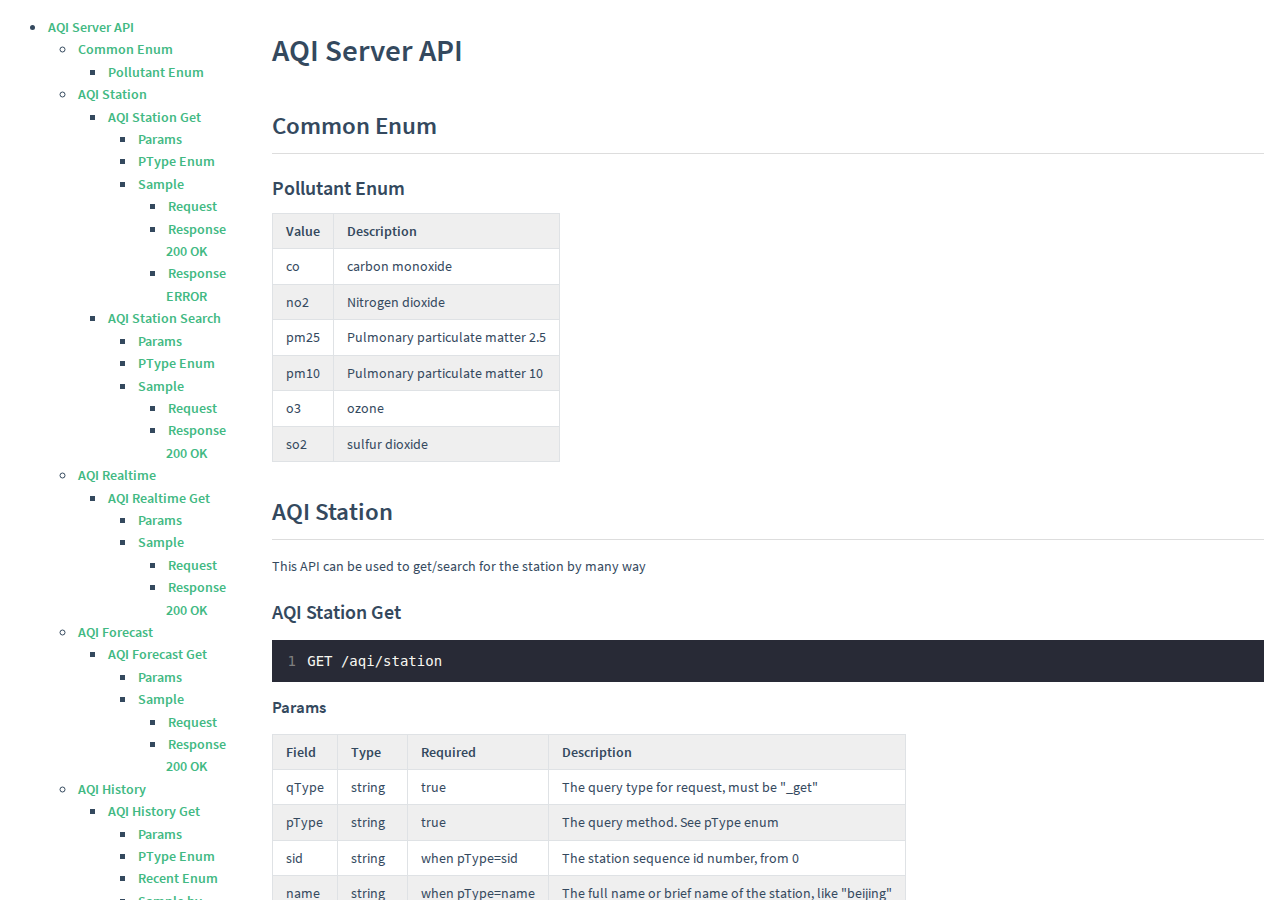
==== assets/index.html @ 0c314da0 "add doc html" ====
<!DOCTYPE html>
<html lang="en">
<head>
    <meta charset="UTF-8">
    <meta name="viewport" content="width=device-width, initial-scale=1.0">
    <meta http-equiv="X-UA-Compatible" content="ie=edge">
    <title>Document</title>
    <link href="static/vue.css" rel="stylesheet">
</head>
<body>
<div style="float: left;width:20%;height:100vh;box-sizing: border-box;padding: 16px;overflow: scroll">
    <div>
        <ul>
            <li>
                <a href="#aqi-server-api">AQI Server API</a>
                <ul>
                    <li>
                        <a href="#common-enum">Common Enum</a>
                        <ul>
                            <li>
                                <a href="#pollutant-enum">Pollutant Enum</a></li>
                        </ul>
                    </li>
                    <li>
                        <a href="#aqi-station">AQI Station</a>
                        <ul>
                            <li>
                                <a href="#aqi-station-get">AQI Station Get</a>
                                <ul>
                                    <li>
                                        <a href="#params">Params</a></li>
                                    <li>
                                        <a href="#ptype-enum">PType Enum</a></li>
                                    <li>
                                        <a href="#sample">Sample</a>
                                        <ul>
                                            <li>
                                                <a href="#request">Request</a></li>
                                            <li>
                                                <a href="#response-200-font-color2f5okfont">Response 200 OK</a></li>
                                            <li>
                                                <a href="#response-font-colorf22errorfont">Response ERROR</a></li>
                                        </ul>
                                    </li>
                                </ul>
                            </li>
                            <li>
                                <a href="#aqi-station-search">AQI Station Search</a>
                                <ul>
                                    <li>
                                        <a href="#params-1">Params</a></li>
                                    <li>
                                        <a href="#ptype-enum-1">PType Enum</a></li>
                                    <li>
                                        <a href="#sample-1">Sample</a>
                                        <ul>
                                            <li>
                                                <a href="#request-1">Request</a></li>
                                            <li>
                                                <a href="#response-200-font-color2f5okfont-1">Response 200 OK</a></li>
                                        </ul>
                                    </li>
                                </ul>
                            </li>
                        </ul>
                    </li>
                    <li>
                        <a href="#aqi-realtime">AQI Realtime</a>
                        <ul>
                            <li>
                                <a href="#aqi-realtime-get">AQI Realtime Get</a>
                                <ul>
                                    <li>
                                        <a href="#params-2">Params</a></li>
                                    <li>
                                        <a href="#sample-2">Sample</a>
                                        <ul>
                                            <li>
                                                <a href="#request-2">Request</a></li>
                                            <li>
                                                <a href="#response-200-font-color2f5okfont-2">Response 200 OK</a></li>
                                        </ul>
                                    </li>
                                </ul>
                            </li>
                        </ul>
                    </li>
                    <li>
                        <a href="#aqi-forecast">AQI Forecast</a>
                        <ul>
                            <li>
                                <a href="#aqi-forecast-get">AQI Forecast Get</a>
                                <ul>
                                    <li>
                                        <a href="#params-3">Params</a></li>
                                    <li>
                                        <a href="#sample-3">Sample</a>
                                        <ul>
                                            <li>
                                                <a href="#request-3">Request</a></li>
                                            <li>
                                                <a href="#response-200-font-color2f5okfont-3">Response 200 OK</a></li>
                                        </ul>
                                    </li>
                                </ul>
                            </li>
                        </ul>
                    </li>
                    <li>
                        <a href="#aqi-history">AQI History</a>
                        <ul>
                            <li>
                                <a href="#aqi-history-get">AQI History Get</a>
                                <ul>
                                    <li>
                                        <a href="#params-4">Params</a></li>
                                    <li>
                                        <a href="#ptype-enum-2">PType Enum</a></li>
                                    <li>
                                        <a href="#recent-enum">Recent Enum</a></li>
                                    <li>
                                        <a href="#sample-by-range">Sample by Range</a>
                                        <ul>
                                            <li>
                                                <a href="#request-4">Request</a></li>
                                            <li>
                                                <a href="#response-200-font-color2f5okfont-4">Response 200 OK</a></li>
                                        </ul>
                                    </li>
                                    <li>
                                        <a href="#sample-by-range-1">Sample by Range</a>
                                        <ul>
                                            <li>
                                                <a href="#request-5">Request</a></li>
                                            <li>
                                                <a href="#response-200-font-color2f5okfont-5">Response 200 OK</a></li>
                                        </ul>
                                    </li>
                                </ul>
                            </li>
                        </ul>
                    </li>
                    <li>
                        <a href="#aqi-logo">AQI Logo</a>
                        <ul>
                            <li>
                                <a href="#aqi-station-logo-get">AQI Station Logo Get</a>
                                <ul>
                                    <li>
                                        <a href="#params-5">Params</a></li>
                                    <li>
                                        <a href="#sample-4">Sample</a>
                                        <ul>
                                            <li>
                                                <a href="#request-6">Request</a></li>
                                        </ul>
                                    </li>
                                </ul>
                            </li>
                        </ul>
                    </li>
                </ul>
            </li>
        </ul>
    </div>
</div>
<div style="float: right;width:80%;height:100vh;box-sizing: border-box;padding: 16px;overflow: scroll;">
    <div><h1 id="aqi-server-api">AQI Server API</h1>
        <h2 id="common-enum">Common Enum</h2>
        <h3 id="pollutant-enum">Pollutant Enum</h3>
        <table>
            <thead>
            <tr>
                <th>Value</th>
                <th>Description</th>
            </tr>
            </thead>
            <tbody>
            <tr>
                <td>co</td>
                <td>carbon monoxide</td>
            </tr>
            <tr>
                <td>no2</td>
                <td>Nitrogen dioxide</td>
            </tr>
            <tr>
                <td>pm25</td>
                <td>Pulmonary particulate matter 2.5</td>
            </tr>
            <tr>
                <td>pm10</td>
                <td>Pulmonary particulate matter 10</td>
            </tr>
            <tr>
                <td>o3</td>
                <td>ozone</td>
            </tr>
            <tr>
                <td>so2</td>
                <td>sulfur dioxide</td>
            </tr>
            </tbody>
        </table>
        <h2 id="aqi-station">AQI Station</h2>
        <p>This API can be used to get/search for the station by many way</p>
        <h3 id="aqi-station-get">AQI Station Get</h3>
        <pre style="color:#f8f8f2;background-color:#282a36"><span
                style="margin-right:0.4em;padding:0 0.4em 0 0.4em;color:#7f7f7f">1</span>GET /aqi/station
</pre>
        <h4 id="params">Params</h4>
        <table>
            <thead>
            <tr>
                <th>Field</th>
                <th>Type</th>
                <th>Required</th>
                <th align="left">Description</th>
            </tr>
            </thead>
            <tbody>
            <tr>
                <td>qType</td>
                <td>string</td>
                <td>true</td>
                <td align="left">The query type for request, must be &quot;_get&quot;</td>
            </tr>
            <tr>
                <td>pType</td>
                <td>string</td>
                <td>true</td>
                <td align="left">The query method. See pType enum</td>
            </tr>
            <tr>
                <td>sid</td>
                <td>string</td>
                <td>when pType=sid</td>
                <td align="left">The station sequence id number, from 0</td>
            </tr>
            <tr>
                <td>name</td>
                <td>string</td>
                <td>when pType=name</td>
                <td align="left">The full name or brief name of the station, like &quot;beijing&quot;</td>
            </tr>
            <tr>
                <td>city</td>
                <td>string</td>
                <td>when pType=city</td>
                <td align="left">The full name or brief name of a city, like &quot;beijing&quot;</td>
            </tr>
            <tr>
                <td>ip</td>
                <td>string</td>
                <td>when pType=ip</td>
                <td align="left">Can be ipv4/ipv6 like 192.168.1.1 or ipv6 address</td>
            </tr>
            <tr>
                <td>lon</td>
                <td>double</td>
                <td>when pType=loc</td>
                <td align="left">longitude, between -180 to 180 degree</td>
            </tr>
            <tr>
                <td>lat</td>
                <td>double</td>
                <td>when pType=loc</td>
                <td align="left">latitude, between -90 to 90 degree</td>
            </tr>
            </tbody>
        </table>
        <h4 id="ptype-enum">PType Enum</h4>
        <table>
            <thead>
            <tr>
                <th>Value</th>
                <th>Description</th>
            </tr>
            </thead>
            <tbody>
            <tr>
                <td>sid</td>
                <td>station unique identify</td>
            </tr>
            <tr>
                <td>name</td>
                <td>station name</td>
            </tr>
            <tr>
                <td>city</td>
                <td>the city where station locate at</td>
            </tr>
            <tr>
                <td>ip</td>
                <td>get station by ip address</td>
            </tr>
            <tr>
                <td>loc</td>
                <td>get station by longitude/latitude location</td>
            </tr>
            </tbody>
        </table>
        <h4 id="sample">Sample</h4>
        <h5 id="request">Request</h5>
        <pre style="color:#f8f8f2;background-color:#282a36"><span
                style="margin-right:0.4em;padding:0 0.4em 0 0.4em;color:#7f7f7f">1</span>GET http://aqiserver/api/v1/aqi/station?qType=_get&amp;pType=sid&amp;sid=0
</pre>
        <h5 id="response-200-font-color2f5okfont">Response 200 <font color=#2f5>OK</font></h5>
        <pre style="color:#f8f8f2;background-color:#282a36"><span
                style="margin-right:0.4em;padding:0 0.4em 0 0.4em;color:#7f7f7f"> 1</span>{
<span style="margin-right:0.4em;padding:0 0.4em 0 0.4em;color:#7f7f7f"> 2</span>  <span style="color:#ff79c6">&#34;status&#34;</span>: <span
                    style="color:#f1fa8c">&#34;OK&#34;</span>,
<span style="margin-right:0.4em;padding:0 0.4em 0 0.4em;color:#7f7f7f"> 3</span>  <span style="color:#ff79c6">&#34;code&#34;</span>: <span
                    style="color:#bd93f9">200</span>,
<span style="margin-right:0.4em;padding:0 0.4em 0 0.4em;color:#7f7f7f"> 4</span>  <span style="color:#ff79c6">&#34;body&#34;</span>: {
<span style="margin-right:0.4em;padding:0 0.4em 0 0.4em;color:#7f7f7f"> 5</span>    <span style="color:#ff79c6">&#34;sid&#34;</span>: <span
                    style="color:#f1fa8c">&#34;0&#34;</span>, // the station sequence id number
<span style="margin-right:0.4em;padding:0 0.4em 0 0.4em;color:#7f7f7f"> 6</span>    <span style="color:#ff79c6">&#34;idx&#34;</span>: <span
                    style="color:#bd93f9">0</span>, // the station sequence id number
<span style="margin-right:0.4em;padding:0 0.4em 0 0.4em;color:#7f7f7f"> 7</span>    <span style="color:#ff79c6">&#34;name&#34;</span>: <span
                    style="color:#f1fa8c">&#34;Barrie, Ontario, Canada&#34;</span>, // the station name
<span style="margin-right:0.4em;padding:0 0.4em 0 0.4em;color:#7f7f7f"> 8</span>    <span style="color:#ff79c6">&#34;loc&#34;</span>: {  // the station location coordinate
<span style="margin-right:0.4em;padding:0 0.4em 0 0.4em;color:#7f7f7f"> 9</span>      <span style="color:#ff79c6">&#34;lon&#34;</span>: <span
                    style="color:#bd93f9">-79.702306</span>,
<span style="margin-right:0.4em;padding:0 0.4em 0 0.4em;color:#7f7f7f">10</span>      <span style="color:#ff79c6">&#34;lat&#34;</span>: <span
                    style="color:#bd93f9">44.382361</span>
<span style="margin-right:0.4em;padding:0 0.4em 0 0.4em;color:#7f7f7f">11</span>    },
<span style="margin-right:0.4em;padding:0 0.4em 0 0.4em;color:#7f7f7f">12</span>    <span style="color:#ff79c6">&#34;up_time&#34;</span>: <span
                    style="color:#bd93f9">1641445200000</span>, // the station update timestamp in utc
<span style="margin-right:0.4em;padding:0 0.4em 0 0.4em;color:#7f7f7f">13</span>    <span style="color:#ff79c6">&#34;tms&#34;</span>: <span
                    style="color:#f1fa8c">&#34;2022-01-06T00:00:00-05:00&#34;</span>, // the station update time in rfc2822 format
<span style="margin-right:0.4em;padding:0 0.4em 0 0.4em;color:#7f7f7f">14</span>    <span style="color:#ff79c6">&#34;tz&#34;</span>: <span
                    style="color:#f1fa8c">&#34;-05:00&#34;</span>, // the station update timezone
<span style="margin-right:0.4em;padding:0 0.4em 0 0.4em;color:#7f7f7f">15</span>    <span style="color:#ff79c6">&#34;city_name&#34;</span>: <span
                    style="color:#f1fa8c">&#34;CA:Ontario/Barrie&#34;</span>, // the city where station belongs
<span style="margin-right:0.4em;padding:0 0.4em 0 0.4em;color:#7f7f7f">16</span>    <span style="color:#ff79c6">&#34;his_range&#34;</span>: <span
                    style="color:#f1fa8c">&#34;2014-01~2021-12&#34;</span>,
<span style="margin-right:0.4em;padding:0 0.4em 0 0.4em;color:#7f7f7f">17</span>    <span style="color:#ff79c6">&#34;sources&#34;</span>: [ // the station metadata
<span style="margin-right:0.4em;padding:0 0.4em 0 0.4em;color:#7f7f7f">18</span>      {
<span style="margin-right:0.4em;padding:0 0.4em 0 0.4em;color:#7f7f7f">19</span>        <span style="color:#ff79c6">&#34;name&#34;</span>: <span
                    style="color:#f1fa8c">&#34;Citizen Weather Observer Program (CWOP/APRS)&#34;</span>,
<span style="margin-right:0.4em;padding:0 0.4em 0 0.4em;color:#7f7f7f">20</span>        <span style="color:#ff79c6">&#34;url&#34;</span>: <span
                    style="color:#f1fa8c">&#34;http://wxqa.com/&#34;</span>,
<span style="margin-right:0.4em;padding:0 0.4em 0 0.4em;color:#7f7f7f">21</span>        <span style="color:#ff79c6">&#34;pols&#34;</span>: [
<span style="margin-right:0.4em;padding:0 0.4em 0 0.4em;color:#7f7f7f">22</span>          <span style="color:#f1fa8c">&#34;weather&#34;</span>
<span style="margin-right:0.4em;padding:0 0.4em 0 0.4em;color:#7f7f7f">23</span>        ]
<span style="margin-right:0.4em;padding:0 0.4em 0 0.4em;color:#7f7f7f">24</span>      },
<span style="margin-right:0.4em;padding:0 0.4em 0 0.4em;color:#7f7f7f">25</span>      {
<span style="margin-right:0.4em;padding:0 0.4em 0 0.4em;color:#7f7f7f">26</span>        <span style="color:#ff79c6">&#34;logo&#34;</span>: <span
                    style="color:#f1fa8c">&#34;Ontario-Ministry-of-the-Environment-and-Climate-Change.png&#34;</span>,
<span style="margin-right:0.4em;padding:0 0.4em 0 0.4em;color:#7f7f7f">27</span>        <span style="color:#ff79c6">&#34;name&#34;</span>: <span
                    style="color:#f1fa8c">&#34;Air Quality Ontario - the Ontario Ministry of the Environment and Climate Change&#34;</span>,
<span style="margin-right:0.4em;padding:0 0.4em 0 0.4em;color:#7f7f7f">28</span>        <span style="color:#ff79c6">&#34;url&#34;</span>: <span
                    style="color:#f1fa8c">&#34;http://www.airqualityontario.com/&#34;</span>
<span style="margin-right:0.4em;padding:0 0.4em 0 0.4em;color:#7f7f7f">29</span>      }
<span style="margin-right:0.4em;padding:0 0.4em 0 0.4em;color:#7f7f7f">30</span>    ]
<span style="margin-right:0.4em;padding:0 0.4em 0 0.4em;color:#7f7f7f">31</span>  },
<span style="margin-right:0.4em;padding:0 0.4em 0 0.4em;color:#7f7f7f">32</span>  <span style="color:#ff79c6">&#34;msg&#34;</span>: <span
                    style="color:#f1fa8c">&#34;Success&#34;</span>,
<span style="margin-right:0.4em;padding:0 0.4em 0 0.4em;color:#7f7f7f">33</span>  <span style="color:#ff79c6">&#34;time&#34;</span>: <span
                    style="color:#bd93f9">1641448426986</span>
<span style="margin-right:0.4em;padding:0 0.4em 0 0.4em;color:#7f7f7f">34</span>}
</pre>
        <h5 id="response-font-colorf22errorfont">Response <font color=#f22>ERROR</font></h5>
        <pre style="color:#f8f8f2;background-color:#282a36"><span
                style="margin-right:0.4em;padding:0 0.4em 0 0.4em;color:#7f7f7f"> 1</span>{
<span style="margin-right:0.4em;padding:0 0.4em 0 0.4em;color:#7f7f7f"> 2</span>  <span style="color:#ff79c6">&#34;status&#34;</span>: <span
                    style="color:#f1fa8c">&#34;Bad Request&#34;</span>,
<span style="margin-right:0.4em;padding:0 0.4em 0 0.4em;color:#7f7f7f"> 3</span>  <span style="color:#ff79c6">&#34;code&#34;</span>: <span
                    style="color:#bd93f9">400</span>,
<span style="margin-right:0.4em;padding:0 0.4em 0 0.4em;color:#7f7f7f"> 4</span>  <span style="color:#ff79c6">&#34;body&#34;</span>: [
<span style="margin-right:0.4em;padding:0 0.4em 0 0.4em;color:#7f7f7f"> 5</span>    {
<span style="margin-right:0.4em;padding:0 0.4em 0 0.4em;color:#7f7f7f"> 6</span>      <span style="color:#ff79c6">&#34;FailedField&#34;</span>: <span
                    style="color:#f1fa8c">&#34;StationGetRequest.Sid&#34;</span>,
<span style="margin-right:0.4em;padding:0 0.4em 0 0.4em;color:#7f7f7f"> 7</span>      <span style="color:#ff79c6">&#34;Rule&#34;</span>: <span
                    style="color:#f1fa8c">&#34;number&#34;</span>,
<span style="margin-right:0.4em;padding:0 0.4em 0 0.4em;color:#7f7f7f"> 8</span>      <span style="color:#ff79c6">&#34;ErrValue&#34;</span>: <span
                    style="color:#f1fa8c">&#34;-1&#34;</span>
<span style="margin-right:0.4em;padding:0 0.4em 0 0.4em;color:#7f7f7f"> 9</span>    }
<span style="margin-right:0.4em;padding:0 0.4em 0 0.4em;color:#7f7f7f">10</span>  ],
<span style="margin-right:0.4em;padding:0 0.4em 0 0.4em;color:#7f7f7f">11</span>  <span style="color:#ff79c6">&#34;msg&#34;</span>: <span
                    style="color:#f1fa8c">&#34;&#34;</span>,
<span style="margin-right:0.4em;padding:0 0.4em 0 0.4em;color:#7f7f7f">12</span>  <span style="color:#ff79c6">&#34;time&#34;</span>: <span
                    style="color:#bd93f9">1641360974723</span>
<span style="margin-right:0.4em;padding:0 0.4em 0 0.4em;color:#7f7f7f">13</span>}
<span style="margin-right:0.4em;padding:0 0.4em 0 0.4em;color:#7f7f7f">14</span>
</pre>
        <h3 id="aqi-station-search">AQI Station Search</h3>
        <pre style="color:#f8f8f2;background-color:#282a36"><span
                style="margin-right:0.4em;padding:0 0.4em 0 0.4em;color:#7f7f7f">1</span>GET /aqi/stations
</pre>
        <h4 id="params-1">Params</h4>
        <table>
            <thead>
            <tr>
                <th>Field</th>
                <th>Type</th>
                <th>Required</th>
                <th align="left">Description</th>
            </tr>
            </thead>
            <tbody>
            <tr>
                <td>qType</td>
                <td>string</td>
                <td>true</td>
                <td align="left">The query type for request, must be &quot;_search&quot;</td>
            </tr>
            <tr>
                <td>pType</td>
                <td>string</td>
                <td>true</td>
                <td align="left">The query method. See pType enum</td>
            </tr>
            <tr>
                <td>size</td>
                <td>int</td>
                <td>true</td>
                <td align="left">size of stations in response, maximum support 10000</td>
            </tr>
            <tr>
                <td>name</td>
                <td>string</td>
                <td>when pType=name</td>
                <td align="left">The full name or brief name of the station, like &quot;beijing&quot;</td>
            </tr>
            <tr>
                <td>city</td>
                <td>string</td>
                <td>when pType=city</td>
                <td align="left">The full name or brief name of a city, like &quot;beijing&quot;</td>
            </tr>
            <tr>
                <td>topLeft</td>
                <td>[]double</td>
                <td>when pType=area</td>
                <td align="left">The bound top left corner lon/lat coordinate like 80,39</td>
            </tr>
            <tr>
                <td>bottomRight</td>
                <td>[]double</td>
                <td>when pType=area</td>
                <td align="left">The bound bottom right corner lon/lat coordinate like 80,39</td>
            </tr>
            <tr>
                <td>center</td>
                <td>[]double</td>
                <td>when pType=radius</td>
                <td align="left">The center of cycle area lon/lat coordinate like 80,39</td>
            </tr>
            <tr>
                <td>radius</td>
                <td>double</td>
                <td>when pType=radius</td>
                <td align="left">The radius of cycle area to search, maximum support 10000</td>
            </tr>
            <tr>
                <td>unit</td>
                <td>string</td>
                <td>when pType=radius</td>
                <td align="left">The unit of radius, must be one of kilometers miles meters</td>
            </tr>
            </tbody>
        </table>
        <h4 id="ptype-enum-1">PType Enum</h4>
        <table>
            <thead>
            <tr>
                <th>Value</th>
                <th>Description</th>
            </tr>
            </thead>
            <tbody>
            <tr>
                <td>name</td>
                <td>search stations name</td>
            </tr>
            <tr>
                <td>city</td>
                <td>search stations by city</td>
            </tr>
            <tr>
                <td>area</td>
                <td>search stations by envelope</td>
            </tr>
            <tr>
                <td>radius</td>
                <td>search stations by cycle</td>
            </tr>
            </tbody>
        </table>
        <h4 id="sample-1">Sample</h4>
        <h5 id="request-1">Request</h5>
        <pre style="color:#f8f8f2;background-color:#282a36"><span
                style="margin-right:0.4em;padding:0 0.4em 0 0.4em;color:#7f7f7f">1</span>GET http://aqiserver/api/v1/aqi/stations?qType=_search&amp;pType=name&amp;size=1&amp;name=beijing
</pre>
        <h5 id="response-200-font-color2f5okfont-1">Response 200 <font color=#2f5>OK</font></h5>
        <pre style="color:#f8f8f2;background-color:#282a36"><span
                style="margin-right:0.4em;padding:0 0.4em 0 0.4em;color:#7f7f7f"> 1</span>{
<span style="margin-right:0.4em;padding:0 0.4em 0 0.4em;color:#7f7f7f"> 2</span>  <span style="color:#ff79c6">&#34;status&#34;</span>: <span
                    style="color:#f1fa8c">&#34;OK&#34;</span>,
<span style="margin-right:0.4em;padding:0 0.4em 0 0.4em;color:#7f7f7f"> 3</span>  <span style="color:#ff79c6">&#34;code&#34;</span>: <span
                    style="color:#bd93f9">200</span>,
<span style="margin-right:0.4em;padding:0 0.4em 0 0.4em;color:#7f7f7f"> 4</span>  <span style="color:#ff79c6">&#34;body&#34;</span>: [
<span style="margin-right:0.4em;padding:0 0.4em 0 0.4em;color:#7f7f7f"> 5</span>    {
<span style="margin-right:0.4em;padding:0 0.4em 0 0.4em;color:#7f7f7f"> 6</span>      <span style="color:#ff79c6">&#34;sid&#34;</span>: <span
                    style="color:#f1fa8c">&#34;1451&#34;</span>,
<span style="margin-right:0.4em;padding:0 0.4em 0 0.4em;color:#7f7f7f"> 7</span>      <span style="color:#ff79c6">&#34;idx&#34;</span>: <span
                    style="color:#bd93f9">1451</span>,
<span style="margin-right:0.4em;padding:0 0.4em 0 0.4em;color:#7f7f7f"> 8</span>      <span style="color:#ff79c6">&#34;name&#34;</span>: <span
                    style="color:#f1fa8c">&#34;Beijing (北京)&#34;</span>,
<span style="margin-right:0.4em;padding:0 0.4em 0 0.4em;color:#7f7f7f"> 9</span>      <span style="color:#ff79c6">&#34;loc&#34;</span>: {
<span style="margin-right:0.4em;padding:0 0.4em 0 0.4em;color:#7f7f7f">10</span>        <span style="color:#ff79c6">&#34;lon&#34;</span>: <span
                    style="color:#bd93f9">116.468117</span>,
<span style="margin-right:0.4em;padding:0 0.4em 0 0.4em;color:#7f7f7f">11</span>        <span style="color:#ff79c6">&#34;lat&#34;</span>: <span
                    style="color:#bd93f9">39.954592</span>
<span style="margin-right:0.4em;padding:0 0.4em 0 0.4em;color:#7f7f7f">12</span>      },
<span style="margin-right:0.4em;padding:0 0.4em 0 0.4em;color:#7f7f7f">13</span>      <span style="color:#ff79c6">&#34;up_time&#34;</span>: <span
                    style="color:#bd93f9">1641445200000</span>,
<span style="margin-right:0.4em;padding:0 0.4em 0 0.4em;color:#7f7f7f">14</span>      <span style="color:#ff79c6">&#34;tms&#34;</span>: <span
                    style="color:#f1fa8c">&#34;2022-01-06T13:00:00+08:00&#34;</span>,
<span style="margin-right:0.4em;padding:0 0.4em 0 0.4em;color:#7f7f7f">15</span>      <span style="color:#ff79c6">&#34;tz&#34;</span>: <span
                    style="color:#f1fa8c">&#34;+08:00&#34;</span>,
<span style="margin-right:0.4em;padding:0 0.4em 0 0.4em;color:#7f7f7f">16</span>      <span style="color:#ff79c6">&#34;city_name&#34;</span>: <span
                    style="color:#f1fa8c">&#34;Beijing&#34;</span>,
<span style="margin-right:0.4em;padding:0 0.4em 0 0.4em;color:#7f7f7f">17</span>      <span style="color:#ff79c6">&#34;his_range&#34;</span>: <span
                    style="color:#f1fa8c">&#34;2014-01~2021-12&#34;</span>,
<span style="margin-right:0.4em;padding:0 0.4em 0 0.4em;color:#7f7f7f">18</span>      <span style="color:#ff79c6">&#34;sources&#34;</span>: [
<span style="margin-right:0.4em;padding:0 0.4em 0 0.4em;color:#7f7f7f">19</span>        {
<span style="margin-right:0.4em;padding:0 0.4em 0 0.4em;color:#7f7f7f">20</span>          <span style="color:#ff79c6">&#34;name&#34;</span>: <span
                    style="color:#f1fa8c">&#34;Citizen Weather Observer Program (CWOP/APRS)&#34;</span>,
<span style="margin-right:0.4em;padding:0 0.4em 0 0.4em;color:#7f7f7f">21</span>          <span style="color:#ff79c6">&#34;url&#34;</span>: <span
                    style="color:#f1fa8c">&#34;http://wxqa.com/&#34;</span>,
<span style="margin-right:0.4em;padding:0 0.4em 0 0.4em;color:#7f7f7f">22</span>          <span style="color:#ff79c6">&#34;pols&#34;</span>: [
<span style="margin-right:0.4em;padding:0 0.4em 0 0.4em;color:#7f7f7f">23</span>            <span style="color:#f1fa8c">&#34;weather&#34;</span>
<span style="margin-right:0.4em;padding:0 0.4em 0 0.4em;color:#7f7f7f">24</span>          ]
<span style="margin-right:0.4em;padding:0 0.4em 0 0.4em;color:#7f7f7f">25</span>        },
<span style="margin-right:0.4em;padding:0 0.4em 0 0.4em;color:#7f7f7f">26</span>        {
<span style="margin-right:0.4em;padding:0 0.4em 0 0.4em;color:#7f7f7f">27</span>          <span style="color:#ff79c6">&#34;name&#34;</span>: <span
                    style="color:#f1fa8c">&#34;Beijing Environmental Protection Monitoring Center (北京市环境保护监测中心)&#34;</span>,
<span style="margin-right:0.4em;padding:0 0.4em 0 0.4em;color:#7f7f7f">28</span>          <span style="color:#ff79c6">&#34;url&#34;</span>: <span
                    style="color:#f1fa8c">&#34;http://www.bjmemc.com.cn/&#34;</span>
<span style="margin-right:0.4em;padding:0 0.4em 0 0.4em;color:#7f7f7f">29</span>        }
<span style="margin-right:0.4em;padding:0 0.4em 0 0.4em;color:#7f7f7f">30</span>      ]
<span style="margin-right:0.4em;padding:0 0.4em 0 0.4em;color:#7f7f7f">31</span>    }
<span style="margin-right:0.4em;padding:0 0.4em 0 0.4em;color:#7f7f7f">32</span>  ],
<span style="margin-right:0.4em;padding:0 0.4em 0 0.4em;color:#7f7f7f">33</span>  <span style="color:#ff79c6">&#34;msg&#34;</span>: <span
                    style="color:#f1fa8c">&#34;Success&#34;</span>,
<span style="margin-right:0.4em;padding:0 0.4em 0 0.4em;color:#7f7f7f">34</span>  <span style="color:#ff79c6">&#34;time&#34;</span>: <span
                    style="color:#bd93f9">1641453247827</span>
<span style="margin-right:0.4em;padding:0 0.4em 0 0.4em;color:#7f7f7f">35</span>}
</pre>
        <h2 id="aqi-realtime">AQI Realtime</h2>
        <h3 id="aqi-realtime-get">AQI Realtime Get</h3>
        <pre style="color:#f8f8f2;background-color:#282a36"><span
                style="margin-right:0.4em;padding:0 0.4em 0 0.4em;color:#7f7f7f">1</span>GET /aqi/realtime
</pre>
        <h4 id="params-2">Params</h4>
        <table>
            <thead>
            <tr>
                <th>Field</th>
                <th>Type</th>
                <th>Required</th>
                <th align="left">Description</th>
            </tr>
            </thead>
            <tbody>
            <tr>
                <td>qType</td>
                <td>string</td>
                <td>true</td>
                <td align="left">The query type for request, must be &quot;_get&quot;</td>
            </tr>
            <tr>
                <td>pType</td>
                <td>string</td>
                <td>true</td>
                <td align="left">The query method, must be one of all/single means all pollutants or single pollutant
                </td>
            </tr>
            <tr>
                <td>sid</td>
                <td>string</td>
                <td>true</td>
                <td align="left">The station sequence id number, from 0</td>
            </tr>
            <tr>
                <td>pol</td>
                <td>string</td>
                <td>when pType=single</td>
                <td align="left">The pollutant type want to get. See Pollutant Enum</td>
            </tr>
            </tbody>
        </table>
        <h4 id="sample-2">Sample</h4>
        <h5 id="request-2">Request</h5>
        <pre style="color:#f8f8f2;background-color:#282a36"><span
                style="margin-right:0.4em;padding:0 0.4em 0 0.4em;color:#7f7f7f">1</span>GET http://aqiserver/api/v1/aqi/realtime?qType=_get&amp;pType=all&amp;sid=0
</pre>
        <h5 id="response-200-font-color2f5okfont-2">Response 200 <font color=#2f5>OK</font></h5>
        <pre style="color:#f8f8f2;background-color:#282a36"><span
                style="margin-right:0.4em;padding:0 0.4em 0 0.4em;color:#7f7f7f"> 1</span>{
<span style="margin-right:0.4em;padding:0 0.4em 0 0.4em;color:#7f7f7f"> 2</span>  <span style="color:#ff79c6">&#34;status&#34;</span>: <span
                    style="color:#f1fa8c">&#34;OK&#34;</span>,
<span style="margin-right:0.4em;padding:0 0.4em 0 0.4em;color:#7f7f7f"> 3</span>  <span style="color:#ff79c6">&#34;code&#34;</span>: <span
                    style="color:#bd93f9">200</span>,
<span style="margin-right:0.4em;padding:0 0.4em 0 0.4em;color:#7f7f7f"> 4</span>  <span style="color:#ff79c6">&#34;body&#34;</span>: {
<span style="margin-right:0.4em;padding:0 0.4em 0 0.4em;color:#7f7f7f"> 5</span>    <span style="color:#ff79c6">&#34;idx&#34;</span>: <span
                    style="color:#bd93f9">0</span>,
<span style="margin-right:0.4em;padding:0 0.4em 0 0.4em;color:#7f7f7f"> 6</span>    <span style="color:#ff79c6">&#34;sid&#34;</span>: <span
                    style="color:#f1fa8c">&#34;0&#34;</span>,
<span style="margin-right:0.4em;padding:0 0.4em 0 0.4em;color:#7f7f7f"> 7</span>    <span style="color:#ff79c6">&#34;name&#34;</span>: <span
                    style="color:#f1fa8c">&#34;Barrie, Ontario, Canada&#34;</span>,
<span style="margin-right:0.4em;padding:0 0.4em 0 0.4em;color:#7f7f7f"> 8</span>    <span style="color:#ff79c6">&#34;loc&#34;</span>: {
<span style="margin-right:0.4em;padding:0 0.4em 0 0.4em;color:#7f7f7f"> 9</span>      <span style="color:#ff79c6">&#34;lon&#34;</span>: <span
                    style="color:#bd93f9">-79.702306</span>,
<span style="margin-right:0.4em;padding:0 0.4em 0 0.4em;color:#7f7f7f">10</span>      <span style="color:#ff79c6">&#34;lat&#34;</span>: <span
                    style="color:#bd93f9">44.382361</span>
<span style="margin-right:0.4em;padding:0 0.4em 0 0.4em;color:#7f7f7f">11</span>    },
<span style="margin-right:0.4em;padding:0 0.4em 0 0.4em;color:#7f7f7f">12</span>    <span style="color:#ff79c6">&#34;city_name&#34;</span>: <span
                    style="color:#f1fa8c">&#34;CA:Ontario/Barrie&#34;</span>,
<span style="margin-right:0.4em;padding:0 0.4em 0 0.4em;color:#7f7f7f">13</span>    <span style="color:#ff79c6">&#34;realtime&#34;</span>: [
<span style="margin-right:0.4em;padding:0 0.4em 0 0.4em;color:#7f7f7f">14</span>      {
<span style="margin-right:0.4em;padding:0 0.4em 0 0.4em;color:#7f7f7f">15</span>        <span style="color:#ff79c6">&#34;pol&#34;</span>: <span
                    style="color:#f1fa8c">&#34;o3&#34;</span>, // pollutant type
<span style="margin-right:0.4em;padding:0 0.4em 0 0.4em;color:#7f7f7f">16</span>        <span style="color:#ff79c6">&#34;data&#34;</span>: <span
                    style="color:#bd93f9">17.6</span> // value
<span style="margin-right:0.4em;padding:0 0.4em 0 0.4em;color:#7f7f7f">17</span>      },
<span style="margin-right:0.4em;padding:0 0.4em 0 0.4em;color:#7f7f7f">18</span>      {
<span style="margin-right:0.4em;padding:0 0.4em 0 0.4em;color:#7f7f7f">19</span>        <span style="color:#ff79c6">&#34;pol&#34;</span>: <span
                    style="color:#f1fa8c">&#34;no2&#34;</span>,
<span style="margin-right:0.4em;padding:0 0.4em 0 0.4em;color:#7f7f7f">20</span>        <span style="color:#ff79c6">&#34;data&#34;</span>: <span
                    style="color:#bd93f9">3.4</span>
<span style="margin-right:0.4em;padding:0 0.4em 0 0.4em;color:#7f7f7f">21</span>      },
<span style="margin-right:0.4em;padding:0 0.4em 0 0.4em;color:#7f7f7f">22</span>      {
<span style="margin-right:0.4em;padding:0 0.4em 0 0.4em;color:#7f7f7f">23</span>        <span style="color:#ff79c6">&#34;pol&#34;</span>: <span
                    style="color:#f1fa8c">&#34;pm25&#34;</span>,
<span style="margin-right:0.4em;padding:0 0.4em 0 0.4em;color:#7f7f7f">24</span>        <span style="color:#ff79c6">&#34;data&#34;</span>: <span
                    style="color:#bd93f9">25</span>
<span style="margin-right:0.4em;padding:0 0.4em 0 0.4em;color:#7f7f7f">25</span>      },
<span style="margin-right:0.4em;padding:0 0.4em 0 0.4em;color:#7f7f7f">26</span>      {
<span style="margin-right:0.4em;padding:0 0.4em 0 0.4em;color:#7f7f7f">27</span>        <span style="color:#ff79c6">&#34;pol&#34;</span>: <span
                    style="color:#f1fa8c">&#34;so2&#34;</span>,
<span style="margin-right:0.4em;padding:0 0.4em 0 0.4em;color:#7f7f7f">28</span>        <span style="color:#ff79c6">&#34;data&#34;</span>: <span
                    style="color:#bd93f9">0.2</span>
<span style="margin-right:0.4em;padding:0 0.4em 0 0.4em;color:#7f7f7f">29</span>      }
<span style="margin-right:0.4em;padding:0 0.4em 0 0.4em;color:#7f7f7f">30</span>    ],
<span style="margin-right:0.4em;padding:0 0.4em 0 0.4em;color:#7f7f7f">31</span>    <span style="color:#ff79c6">&#34;tz&#34;</span>: <span
                    style="color:#f1fa8c">&#34;-05:00&#34;</span>,
<span style="margin-right:0.4em;padding:0 0.4em 0 0.4em;color:#7f7f7f">32</span>    <span style="color:#ff79c6">&#34;tm&#34;</span>: <span
                    style="color:#bd93f9">1641445200000</span>, //  pollutant value last update timestamp in utc
<span style="margin-right:0.4em;padding:0 0.4em 0 0.4em;color:#7f7f7f">33</span>    <span style="color:#ff79c6">&#34;tms&#34;</span>: <span
                    style="color:#f1fa8c">&#34;2022-01-06T00:00:00-05:00&#34;</span> // last update time in rfc<span
                    style="color:#bd93f9">2822</span> format
<span style="margin-right:0.4em;padding:0 0.4em 0 0.4em;color:#7f7f7f">34</span>  },
<span style="margin-right:0.4em;padding:0 0.4em 0 0.4em;color:#7f7f7f">35</span>  <span style="color:#ff79c6">&#34;msg&#34;</span>: <span
                    style="color:#f1fa8c">&#34;Success&#34;</span>,
<span style="margin-right:0.4em;padding:0 0.4em 0 0.4em;color:#7f7f7f">36</span>  <span style="color:#ff79c6">&#34;time&#34;</span>: <span
                    style="color:#bd93f9">1641455505471</span>
<span style="margin-right:0.4em;padding:0 0.4em 0 0.4em;color:#7f7f7f">37</span>}
</pre>
        <h2 id="aqi-forecast">AQI Forecast</h2>
        <h3 id="aqi-forecast-get">AQI Forecast Get</h3>
        <pre style="color:#f8f8f2;background-color:#282a36"><span
                style="margin-right:0.4em;padding:0 0.4em 0 0.4em;color:#7f7f7f">1</span>GET /aqi/forecast
</pre>
        <h4 id="params-3">Params</h4>
        <table>
            <thead>
            <tr>
                <th>Field</th>
                <th>Type</th>
                <th>Required</th>
                <th align="left">Description</th>
            </tr>
            </thead>
            <tbody>
            <tr>
                <td>qType</td>
                <td>string</td>
                <td>true</td>
                <td align="left">The query type for request, must be &quot;_get&quot;</td>
            </tr>
            <tr>
                <td>pType</td>
                <td>string</td>
                <td>true</td>
                <td align="left">The query method, must be one of all/single means all pollutants or single pollutant
                </td>
            </tr>
            <tr>
                <td>sid</td>
                <td>string</td>
                <td>true</td>
                <td align="left">The station sequence id number, from 0</td>
            </tr>
            <tr>
                <td>pol</td>
                <td>string</td>
                <td>when pType=single</td>
                <td align="left">The pollutant type want to get. See Pollutant Enum</td>
            </tr>
            </tbody>
        </table>
        <h4 id="sample-3">Sample</h4>
        <h5 id="request-3">Request</h5>
        <pre style="color:#f8f8f2;background-color:#282a36"><span
                style="margin-right:0.4em;padding:0 0.4em 0 0.4em;color:#7f7f7f">1</span>GET http://aqiserver/api/v1/aqi/forecast?qType=_get&amp;pType=single&amp;sid=0&amp;pol=pm25
</pre>
        <h5 id="response-200-font-color2f5okfont-3">Response 200 <font color=#2f5>OK</font></h5>
        <pre style="color:#f8f8f2;background-color:#282a36"><span
                style="margin-right:0.4em;padding:0 0.4em 0 0.4em;color:#7f7f7f"> 1</span>{
<span style="margin-right:0.4em;padding:0 0.4em 0 0.4em;color:#7f7f7f"> 2</span>  <span style="color:#ff79c6">&#34;status&#34;</span>: <span
                    style="color:#f1fa8c">&#34;OK&#34;</span>,
<span style="margin-right:0.4em;padding:0 0.4em 0 0.4em;color:#7f7f7f"> 3</span>  <span style="color:#ff79c6">&#34;code&#34;</span>: <span
                    style="color:#bd93f9">200</span>,
<span style="margin-right:0.4em;padding:0 0.4em 0 0.4em;color:#7f7f7f"> 4</span>  <span style="color:#ff79c6">&#34;body&#34;</span>: {
<span style="margin-right:0.4em;padding:0 0.4em 0 0.4em;color:#7f7f7f"> 5</span>    <span style="color:#ff79c6">&#34;idx&#34;</span>: <span
                    style="color:#bd93f9">0</span>,
<span style="margin-right:0.4em;padding:0 0.4em 0 0.4em;color:#7f7f7f"> 6</span>    <span style="color:#ff79c6">&#34;sid&#34;</span>: <span
                    style="color:#f1fa8c">&#34;0&#34;</span>,
<span style="margin-right:0.4em;padding:0 0.4em 0 0.4em;color:#7f7f7f"> 7</span>    <span style="color:#ff79c6">&#34;name&#34;</span>: <span
                    style="color:#f1fa8c">&#34;Barrie, Ontario, Canada&#34;</span>,
<span style="margin-right:0.4em;padding:0 0.4em 0 0.4em;color:#7f7f7f"> 8</span>    <span style="color:#ff79c6">&#34;loc&#34;</span>: {
<span style="margin-right:0.4em;padding:0 0.4em 0 0.4em;color:#7f7f7f"> 9</span>      <span style="color:#ff79c6">&#34;lon&#34;</span>: <span
                    style="color:#bd93f9">-79.702306</span>,
<span style="margin-right:0.4em;padding:0 0.4em 0 0.4em;color:#7f7f7f">10</span>      <span style="color:#ff79c6">&#34;lat&#34;</span>: <span
                    style="color:#bd93f9">44.382361</span>
<span style="margin-right:0.4em;padding:0 0.4em 0 0.4em;color:#7f7f7f">11</span>    },
<span style="margin-right:0.4em;padding:0 0.4em 0 0.4em;color:#7f7f7f">12</span>    <span style="color:#ff79c6">&#34;city_name&#34;</span>: <span
                    style="color:#f1fa8c">&#34;CA:Ontario/Barrie&#34;</span>,
<span style="margin-right:0.4em;padding:0 0.4em 0 0.4em;color:#7f7f7f">13</span>    <span style="color:#ff79c6">&#34;forecast&#34;</span>: { // aqi forecast value mapped by pollutant
<span style="margin-right:0.4em;padding:0 0.4em 0 0.4em;color:#7f7f7f">14</span>      <span style="color:#ff79c6">&#34;pm25&#34;</span>: [
<span style="margin-right:0.4em;padding:0 0.4em 0 0.4em;color:#7f7f7f">15</span>        {
<span style="margin-right:0.4em;padding:0 0.4em 0 0.4em;color:#7f7f7f">16</span>          <span style="color:#ff79c6">&#34;avg&#34;</span>: <span
                    style="color:#bd93f9">35</span>, // average value
<span style="margin-right:0.4em;padding:0 0.4em 0 0.4em;color:#7f7f7f">17</span>          <span style="color:#ff79c6">&#34;day&#34;</span>: <span
                    style="color:#f1fa8c">&#34;2022-01-04&#34;</span>, // forecast day
<span style="margin-right:0.4em;padding:0 0.4em 0 0.4em;color:#7f7f7f">18</span>          <span style="color:#ff79c6">&#34;max&#34;</span>: <span
                    style="color:#bd93f9">40</span>, // maximum value
<span style="margin-right:0.4em;padding:0 0.4em 0 0.4em;color:#7f7f7f">19</span>          <span style="color:#ff79c6">&#34;min&#34;</span>: <span
                    style="color:#bd93f9">19</span> // minimum value
<span style="margin-right:0.4em;padding:0 0.4em 0 0.4em;color:#7f7f7f">20</span>        },
<span style="margin-right:0.4em;padding:0 0.4em 0 0.4em;color:#7f7f7f">21</span>        {
<span style="margin-right:0.4em;padding:0 0.4em 0 0.4em;color:#7f7f7f">22</span>          <span style="color:#ff79c6">&#34;avg&#34;</span>: <span
                    style="color:#bd93f9">19</span>,
<span style="margin-right:0.4em;padding:0 0.4em 0 0.4em;color:#7f7f7f">23</span>          <span style="color:#ff79c6">&#34;day&#34;</span>: <span
                    style="color:#f1fa8c">&#34;2022-01-05&#34;</span>,
<span style="margin-right:0.4em;padding:0 0.4em 0 0.4em;color:#7f7f7f">24</span>          <span style="color:#ff79c6">&#34;max&#34;</span>: <span
                    style="color:#bd93f9">45</span>,
<span style="margin-right:0.4em;padding:0 0.4em 0 0.4em;color:#7f7f7f">25</span>          <span style="color:#ff79c6">&#34;min&#34;</span>: <span
                    style="color:#bd93f9">3</span>
<span style="margin-right:0.4em;padding:0 0.4em 0 0.4em;color:#7f7f7f">26</span>        },
<span style="margin-right:0.4em;padding:0 0.4em 0 0.4em;color:#7f7f7f">27</span>        {
<span style="margin-right:0.4em;padding:0 0.4em 0 0.4em;color:#7f7f7f">28</span>          <span style="color:#ff79c6">&#34;avg&#34;</span>: <span
                    style="color:#bd93f9">3</span>,
<span style="margin-right:0.4em;padding:0 0.4em 0 0.4em;color:#7f7f7f">29</span>          <span style="color:#ff79c6">&#34;day&#34;</span>: <span
                    style="color:#f1fa8c">&#34;2022-01-06&#34;</span>,
<span style="margin-right:0.4em;padding:0 0.4em 0 0.4em;color:#7f7f7f">30</span>          <span style="color:#ff79c6">&#34;max&#34;</span>: <span
                    style="color:#bd93f9">3</span>,
<span style="margin-right:0.4em;padding:0 0.4em 0 0.4em;color:#7f7f7f">31</span>          <span style="color:#ff79c6">&#34;min&#34;</span>: <span
                    style="color:#bd93f9">3</span>
<span style="margin-right:0.4em;padding:0 0.4em 0 0.4em;color:#7f7f7f">32</span>        },
<span style="margin-right:0.4em;padding:0 0.4em 0 0.4em;color:#7f7f7f">33</span>        {
<span style="margin-right:0.4em;padding:0 0.4em 0 0.4em;color:#7f7f7f">34</span>          <span style="color:#ff79c6">&#34;avg&#34;</span>: <span
                    style="color:#bd93f9">3</span>,
<span style="margin-right:0.4em;padding:0 0.4em 0 0.4em;color:#7f7f7f">35</span>          <span style="color:#ff79c6">&#34;day&#34;</span>: <span
                    style="color:#f1fa8c">&#34;2022-01-07&#34;</span>,
<span style="margin-right:0.4em;padding:0 0.4em 0 0.4em;color:#7f7f7f">36</span>          <span style="color:#ff79c6">&#34;max&#34;</span>: <span
                    style="color:#bd93f9">3</span>,
<span style="margin-right:0.4em;padding:0 0.4em 0 0.4em;color:#7f7f7f">37</span>          <span style="color:#ff79c6">&#34;min&#34;</span>: <span
                    style="color:#bd93f9">3</span>
<span style="margin-right:0.4em;padding:0 0.4em 0 0.4em;color:#7f7f7f">38</span>        },
<span style="margin-right:0.4em;padding:0 0.4em 0 0.4em;color:#7f7f7f">39</span>        {
<span style="margin-right:0.4em;padding:0 0.4em 0 0.4em;color:#7f7f7f">40</span>          <span style="color:#ff79c6">&#34;avg&#34;</span>: <span
                    style="color:#bd93f9">12</span>,
<span style="margin-right:0.4em;padding:0 0.4em 0 0.4em;color:#7f7f7f">41</span>          <span style="color:#ff79c6">&#34;day&#34;</span>: <span
                    style="color:#f1fa8c">&#34;2022-01-08&#34;</span>,
<span style="margin-right:0.4em;padding:0 0.4em 0 0.4em;color:#7f7f7f">42</span>          <span style="color:#ff79c6">&#34;max&#34;</span>: <span
                    style="color:#bd93f9">33</span>,
<span style="margin-right:0.4em;padding:0 0.4em 0 0.4em;color:#7f7f7f">43</span>          <span style="color:#ff79c6">&#34;min&#34;</span>: <span
                    style="color:#bd93f9">4</span>
<span style="margin-right:0.4em;padding:0 0.4em 0 0.4em;color:#7f7f7f">44</span>        },
<span style="margin-right:0.4em;padding:0 0.4em 0 0.4em;color:#7f7f7f">45</span>        {
<span style="margin-right:0.4em;padding:0 0.4em 0 0.4em;color:#7f7f7f">46</span>          <span style="color:#ff79c6">&#34;avg&#34;</span>: <span
                    style="color:#bd93f9">9</span>,
<span style="margin-right:0.4em;padding:0 0.4em 0 0.4em;color:#7f7f7f">47</span>          <span style="color:#ff79c6">&#34;day&#34;</span>: <span
                    style="color:#f1fa8c">&#34;2022-01-09&#34;</span>,
<span style="margin-right:0.4em;padding:0 0.4em 0 0.4em;color:#7f7f7f">48</span>          <span style="color:#ff79c6">&#34;max&#34;</span>: <span
                    style="color:#bd93f9">17</span>,
<span style="margin-right:0.4em;padding:0 0.4em 0 0.4em;color:#7f7f7f">49</span>          <span style="color:#ff79c6">&#34;min&#34;</span>: <span
                    style="color:#bd93f9">3</span>
<span style="margin-right:0.4em;padding:0 0.4em 0 0.4em;color:#7f7f7f">50</span>        },
<span style="margin-right:0.4em;padding:0 0.4em 0 0.4em;color:#7f7f7f">51</span>        {
<span style="margin-right:0.4em;padding:0 0.4em 0 0.4em;color:#7f7f7f">52</span>          <span style="color:#ff79c6">&#34;avg&#34;</span>: <span
                    style="color:#bd93f9">3</span>,
<span style="margin-right:0.4em;padding:0 0.4em 0 0.4em;color:#7f7f7f">53</span>          <span style="color:#ff79c6">&#34;day&#34;</span>: <span
                    style="color:#f1fa8c">&#34;2022-01-10&#34;</span>,
<span style="margin-right:0.4em;padding:0 0.4em 0 0.4em;color:#7f7f7f">54</span>          <span style="color:#ff79c6">&#34;max&#34;</span>: <span
                    style="color:#bd93f9">3</span>,
<span style="margin-right:0.4em;padding:0 0.4em 0 0.4em;color:#7f7f7f">55</span>          <span style="color:#ff79c6">&#34;min&#34;</span>: <span
                    style="color:#bd93f9">3</span>
<span style="margin-right:0.4em;padding:0 0.4em 0 0.4em;color:#7f7f7f">56</span>        }
<span style="margin-right:0.4em;padding:0 0.4em 0 0.4em;color:#7f7f7f">57</span>      ]
<span style="margin-right:0.4em;padding:0 0.4em 0 0.4em;color:#7f7f7f">58</span>    },
<span style="margin-right:0.4em;padding:0 0.4em 0 0.4em;color:#7f7f7f">59</span>    <span style="color:#ff79c6">&#34;tz&#34;</span>: <span
                    style="color:#f1fa8c">&#34;-05:00&#34;</span>,
<span style="margin-right:0.4em;padding:0 0.4em 0 0.4em;color:#7f7f7f">60</span>    <span style="color:#ff79c6">&#34;tm&#34;</span>: <span
                    style="color:#bd93f9">1641452400000</span>,
<span style="margin-right:0.4em;padding:0 0.4em 0 0.4em;color:#7f7f7f">61</span>    <span style="color:#ff79c6">&#34;tms&#34;</span>: <span
                    style="color:#f1fa8c">&#34;2022-01-06T02:00:00-05:00&#34;</span>
<span style="margin-right:0.4em;padding:0 0.4em 0 0.4em;color:#7f7f7f">62</span>  },
<span style="margin-right:0.4em;padding:0 0.4em 0 0.4em;color:#7f7f7f">63</span>  <span style="color:#ff79c6">&#34;msg&#34;</span>: <span
                    style="color:#f1fa8c">&#34;Success&#34;</span>,
<span style="margin-right:0.4em;padding:0 0.4em 0 0.4em;color:#7f7f7f">64</span>  <span style="color:#ff79c6">&#34;time&#34;</span>: <span
                    style="color:#bd93f9">1641457408192</span>
<span style="margin-right:0.4em;padding:0 0.4em 0 0.4em;color:#7f7f7f">65</span>}
</pre>
        <h2 id="aqi-history">AQI History</h2>
        <h3 id="aqi-history-get">AQI History Get</h3>
        <pre style="color:#f8f8f2;background-color:#282a36"><span
                style="margin-right:0.4em;padding:0 0.4em 0 0.4em;color:#7f7f7f">1</span>GET /aqi/history
</pre>
        <h4 id="params-4">Params</h4>
        <table>
            <thead>
            <tr>
                <th>Field</th>
                <th>Type</th>
                <th>Required</th>
                <th align="left">Description</th>
            </tr>
            </thead>
            <tbody>
            <tr>
                <td>qType</td>
                <td>string</td>
                <td>true</td>
                <td align="left">The query type for request, must be &quot;_get&quot;</td>
            </tr>
            <tr>
                <td>pType</td>
                <td>string</td>
                <td>true</td>
                <td align="left">The query method, must be one of recent range</td>
            </tr>
            <tr>
                <td>sid</td>
                <td>string</td>
                <td>true</td>
                <td align="left">The station sequence id number, from 0</td>
            </tr>
            <tr>
                <td>pol</td>
                <td>string</td>
                <td>true</td>
                <td align="left">The pollutant type want to get. must be Pollutant Enum or &quot;all&quot; for all
                    pollutant
                </td>
            </tr>
            <tr>
                <td>recent</td>
                <td>string</td>
                <td>when pType=recent</td>
                <td align="left">The recent time range. See Recent Enum</td>
            </tr>
            <tr>
                <td>start</td>
                <td>string</td>
                <td>when pType=range</td>
                <td align="left">The custom time range start point with format like 2022-01-01 <br/>search will include
                    endpoint of therange
                </td>
            </tr>
            <tr>
                <td>end</td>
                <td>string</td>
                <td>when pType=range</td>
                <td align="left">The custom time range end point with format like 2022-01-01</td>
            </tr>
            </tbody>
        </table>
        <h4 id="ptype-enum-2">PType Enum</h4>
        <table>
            <thead>
            <tr>
                <th>Value</th>
                <th>Description</th>
            </tr>
            </thead>
            <tbody>
            <tr>
                <td>recent</td>
                <td>Search the station history by a shortcut time range from now</td>
            </tr>
            <tr>
                <td>range</td>
                <td>Search the station by custom time range</td>
            </tr>
            </tbody>
        </table>
        <h4 id="recent-enum">Recent Enum</h4>
        <table>
            <thead>
            <tr>
                <th>Value</th>
                <th>Description</th>
            </tr>
            </thead>
            <tbody>
            <tr>
                <td>lastDay</td>
                <td>yesterday</td>
            </tr>
            <tr>
                <td>lastWeek</td>
                <td>last week</td>
            </tr>
            <tr>
                <td>lastMonth</td>
                <td>last month</td>
            </tr>
            <tr>
                <td>lastQuarter</td>
                <td>last three month</td>
            </tr>
            <tr>
                <td>lastYear</td>
                <td>last year</td>
            </tr>
            </tbody>
        </table>
        <h4 id="sample-by-range">Sample by Range</h4>
        <h5 id="request-4">Request</h5>
        <pre style="color:#f8f8f2;background-color:#282a36"><span
                style="margin-right:0.4em;padding:0 0.4em 0 0.4em;color:#7f7f7f">1</span>GET http://aqiserver/api/v1/aqi/history?qType=_get&amp;pType=range&amp;sid=0&amp;start=2021-09-02&amp;end=2021-09-03&amp;pol=all
</pre>
        <h5 id="response-200-font-color2f5okfont-4">Response 200 <font color=#2f5>OK</font></h5>
        <pre style="color:#f8f8f2;background-color:#282a36"><span
                style="margin-right:0.4em;padding:0 0.4em 0 0.4em;color:#7f7f7f"> 1</span>{
<span style="margin-right:0.4em;padding:0 0.4em 0 0.4em;color:#7f7f7f"> 2</span>  <span style="color:#ff79c6">&#34;status&#34;</span>: <span
                    style="color:#f1fa8c">&#34;OK&#34;</span>,
<span style="margin-right:0.4em;padding:0 0.4em 0 0.4em;color:#7f7f7f"> 3</span>  <span style="color:#ff79c6">&#34;code&#34;</span>: <span
                    style="color:#bd93f9">200</span>,
<span style="margin-right:0.4em;padding:0 0.4em 0 0.4em;color:#7f7f7f"> 4</span>  <span style="color:#ff79c6">&#34;body&#34;</span>: {
<span style="margin-right:0.4em;padding:0 0.4em 0 0.4em;color:#7f7f7f"> 5</span>    <span style="color:#ff79c6">&#34;idx&#34;</span>: <span
                    style="color:#bd93f9">0</span>,
<span style="margin-right:0.4em;padding:0 0.4em 0 0.4em;color:#7f7f7f"> 6</span>    <span style="color:#ff79c6">&#34;sid&#34;</span>: <span
                    style="color:#f1fa8c">&#34;0&#34;</span>,
<span style="margin-right:0.4em;padding:0 0.4em 0 0.4em;color:#7f7f7f"> 7</span>    <span style="color:#ff79c6">&#34;name&#34;</span>: <span
                    style="color:#f1fa8c">&#34;Barrie, Ontario, Canada&#34;</span>,
<span style="margin-right:0.4em;padding:0 0.4em 0 0.4em;color:#7f7f7f"> 8</span>    <span style="color:#ff79c6">&#34;loc&#34;</span>: {
<span style="margin-right:0.4em;padding:0 0.4em 0 0.4em;color:#7f7f7f"> 9</span>      <span style="color:#ff79c6">&#34;lon&#34;</span>: <span
                    style="color:#bd93f9">-79.702306</span>,
<span style="margin-right:0.4em;padding:0 0.4em 0 0.4em;color:#7f7f7f">10</span>      <span style="color:#ff79c6">&#34;lat&#34;</span>: <span
                    style="color:#bd93f9">44.382361</span>
<span style="margin-right:0.4em;padding:0 0.4em 0 0.4em;color:#7f7f7f">11</span>    },
<span style="margin-right:0.4em;padding:0 0.4em 0 0.4em;color:#7f7f7f">12</span>    <span style="color:#ff79c6">&#34;city_name&#34;</span>: <span
                    style="color:#f1fa8c">&#34;CA:Ontario/Barrie&#34;</span>,
<span style="margin-right:0.4em;padding:0 0.4em 0 0.4em;color:#7f7f7f">13</span>    <span style="color:#ff79c6">&#34;history&#34;</span>: { // station history info mapped by pollutant
<span style="margin-right:0.4em;padding:0 0.4em 0 0.4em;color:#7f7f7f">14</span>      <span style="color:#ff79c6">&#34;co&#34;</span>: [], // not found history for specification pollutant and time range
<span style="margin-right:0.4em;padding:0 0.4em 0 0.4em;color:#7f7f7f">15</span>      <span style="color:#ff79c6">&#34;no2&#34;</span>: [
<span style="margin-right:0.4em;padding:0 0.4em 0 0.4em;color:#7f7f7f">16</span>        {
<span style="margin-right:0.4em;padding:0 0.4em 0 0.4em;color:#7f7f7f">17</span>          <span style="color:#ff79c6">&#34;pol&#34;</span>: <span
                    style="color:#f1fa8c">&#34;no2&#34;</span>, // pollutant type
<span style="margin-right:0.4em;padding:0 0.4em 0 0.4em;color:#7f7f7f">18</span>          <span style="color:#ff79c6">&#34;name&#34;</span>: <span
                    style="color:#f1fa8c">&#34;NO&lt;sub&gt;2&lt;/sub&gt;&#34;</span>, // pollutant name with subscript
<span style="margin-right:0.4em;padding:0 0.4em 0 0.4em;color:#7f7f7f">19</span>          <span style="color:#ff79c6">&#34;data&#34;</span>: <span
                    style="color:#bd93f9">3</span>, //value
<span style="margin-right:0.4em;padding:0 0.4em 0 0.4em;color:#7f7f7f">20</span>          <span style="color:#ff79c6">&#34;tz&#34;</span>: <span
                    style="color:#f1fa8c">&#34;-5.00&#34;</span>, // timezone
<span style="margin-right:0.4em;padding:0 0.4em 0 0.4em;color:#7f7f7f">21</span>          <span style="color:#ff79c6">&#34;month&#34;</span>: <span
                    style="color:#bd93f9">9</span>, // history in month
<span style="margin-right:0.4em;padding:0 0.4em 0 0.4em;color:#7f7f7f">22</span>          <span style="color:#ff79c6">&#34;year&#34;</span>: <span
                    style="color:#bd93f9">2021</span>, // history in year
<span style="margin-right:0.4em;padding:0 0.4em 0 0.4em;color:#7f7f7f">23</span>          <span style="color:#ff79c6">&#34;tm&#34;</span>: <span
                    style="color:#bd93f9">1630627200000</span>, // history timestamp in utc
<span style="margin-right:0.4em;padding:0 0.4em 0 0.4em;color:#7f7f7f">24</span>          <span style="color:#ff79c6">&#34;tms&#34;</span>: <span
                    style="color:#f1fa8c">&#34;2021-09-02T19:00:00-05:00&#34;</span> // history time in rfc<span
                    style="color:#bd93f9">2822</span> format
<span style="margin-right:0.4em;padding:0 0.4em 0 0.4em;color:#7f7f7f">25</span>        },
<span style="margin-right:0.4em;padding:0 0.4em 0 0.4em;color:#7f7f7f">26</span>        {
<span style="margin-right:0.4em;padding:0 0.4em 0 0.4em;color:#7f7f7f">27</span>          <span style="color:#ff79c6">&#34;pol&#34;</span>: <span
                    style="color:#f1fa8c">&#34;no2&#34;</span>,
<span style="margin-right:0.4em;padding:0 0.4em 0 0.4em;color:#7f7f7f">28</span>          <span style="color:#ff79c6">&#34;name&#34;</span>: <span
                    style="color:#f1fa8c">&#34;NO&lt;sub&gt;2&lt;/sub&gt;&#34;</span>,
<span style="margin-right:0.4em;padding:0 0.4em 0 0.4em;color:#7f7f7f">29</span>          <span style="color:#ff79c6">&#34;data&#34;</span>: <span
                    style="color:#bd93f9">2</span>,
<span style="margin-right:0.4em;padding:0 0.4em 0 0.4em;color:#7f7f7f">30</span>          <span style="color:#ff79c6">&#34;tz&#34;</span>: <span
                    style="color:#f1fa8c">&#34;-5.00&#34;</span>,
<span style="margin-right:0.4em;padding:0 0.4em 0 0.4em;color:#7f7f7f">31</span>          <span style="color:#ff79c6">&#34;month&#34;</span>: <span
                    style="color:#bd93f9">9</span>,
<span style="margin-right:0.4em;padding:0 0.4em 0 0.4em;color:#7f7f7f">32</span>          <span style="color:#ff79c6">&#34;year&#34;</span>: <span
                    style="color:#bd93f9">2021</span>,
<span style="margin-right:0.4em;padding:0 0.4em 0 0.4em;color:#7f7f7f">33</span>          <span style="color:#ff79c6">&#34;tm&#34;</span>: <span
                    style="color:#bd93f9">1630540800000</span>,
<span style="margin-right:0.4em;padding:0 0.4em 0 0.4em;color:#7f7f7f">34</span>          <span style="color:#ff79c6">&#34;tms&#34;</span>: <span
                    style="color:#f1fa8c">&#34;2021-09-01T19:00:00-05:00&#34;</span>
<span style="margin-right:0.4em;padding:0 0.4em 0 0.4em;color:#7f7f7f">35</span>        }
<span style="margin-right:0.4em;padding:0 0.4em 0 0.4em;color:#7f7f7f">36</span>      ],
<span style="margin-right:0.4em;padding:0 0.4em 0 0.4em;color:#7f7f7f">37</span>      <span style="color:#ff79c6">&#34;o3&#34;</span>: [
<span style="margin-right:0.4em;padding:0 0.4em 0 0.4em;color:#7f7f7f">38</span>        {
<span style="margin-right:0.4em;padding:0 0.4em 0 0.4em;color:#7f7f7f">39</span>          <span style="color:#ff79c6">&#34;pol&#34;</span>: <span
                    style="color:#f1fa8c">&#34;o3&#34;</span>,
<span style="margin-right:0.4em;padding:0 0.4em 0 0.4em;color:#7f7f7f">40</span>          <span style="color:#ff79c6">&#34;name&#34;</span>: <span
                    style="color:#f1fa8c">&#34;O&lt;sub&gt;3&lt;/sub&gt;&#34;</span>,
<span style="margin-right:0.4em;padding:0 0.4em 0 0.4em;color:#7f7f7f">41</span>          <span style="color:#ff79c6">&#34;data&#34;</span>: <span
                    style="color:#bd93f9">13</span>,
<span style="margin-right:0.4em;padding:0 0.4em 0 0.4em;color:#7f7f7f">42</span>          <span style="color:#ff79c6">&#34;tz&#34;</span>: <span
                    style="color:#f1fa8c">&#34;-5.00&#34;</span>,
<span style="margin-right:0.4em;padding:0 0.4em 0 0.4em;color:#7f7f7f">43</span>          <span style="color:#ff79c6">&#34;month&#34;</span>: <span
                    style="color:#bd93f9">9</span>,
<span style="margin-right:0.4em;padding:0 0.4em 0 0.4em;color:#7f7f7f">44</span>          <span style="color:#ff79c6">&#34;year&#34;</span>: <span
                    style="color:#bd93f9">2021</span>,
<span style="margin-right:0.4em;padding:0 0.4em 0 0.4em;color:#7f7f7f">45</span>          <span style="color:#ff79c6">&#34;tm&#34;</span>: <span
                    style="color:#bd93f9">1630627200000</span>,
<span style="margin-right:0.4em;padding:0 0.4em 0 0.4em;color:#7f7f7f">46</span>          <span style="color:#ff79c6">&#34;tms&#34;</span>: <span
                    style="color:#f1fa8c">&#34;2021-09-02T19:00:00-05:00&#34;</span>
<span style="margin-right:0.4em;padding:0 0.4em 0 0.4em;color:#7f7f7f">47</span>        },
<span style="margin-right:0.4em;padding:0 0.4em 0 0.4em;color:#7f7f7f">48</span>        {
<span style="margin-right:0.4em;padding:0 0.4em 0 0.4em;color:#7f7f7f">49</span>          <span style="color:#ff79c6">&#34;pol&#34;</span>: <span
                    style="color:#f1fa8c">&#34;o3&#34;</span>,
<span style="margin-right:0.4em;padding:0 0.4em 0 0.4em;color:#7f7f7f">50</span>          <span style="color:#ff79c6">&#34;name&#34;</span>: <span
                    style="color:#f1fa8c">&#34;O&lt;sub&gt;3&lt;/sub&gt;&#34;</span>,
<span style="margin-right:0.4em;padding:0 0.4em 0 0.4em;color:#7f7f7f">51</span>          <span style="color:#ff79c6">&#34;data&#34;</span>: <span
                    style="color:#bd93f9">18</span>,
<span style="margin-right:0.4em;padding:0 0.4em 0 0.4em;color:#7f7f7f">52</span>          <span style="color:#ff79c6">&#34;tz&#34;</span>: <span
                    style="color:#f1fa8c">&#34;-5.00&#34;</span>,
<span style="margin-right:0.4em;padding:0 0.4em 0 0.4em;color:#7f7f7f">53</span>          <span style="color:#ff79c6">&#34;month&#34;</span>: <span
                    style="color:#bd93f9">9</span>,
<span style="margin-right:0.4em;padding:0 0.4em 0 0.4em;color:#7f7f7f">54</span>          <span style="color:#ff79c6">&#34;year&#34;</span>: <span
                    style="color:#bd93f9">2021</span>,
<span style="margin-right:0.4em;padding:0 0.4em 0 0.4em;color:#7f7f7f">55</span>          <span style="color:#ff79c6">&#34;tm&#34;</span>: <span
                    style="color:#bd93f9">1630540800000</span>,
<span style="margin-right:0.4em;padding:0 0.4em 0 0.4em;color:#7f7f7f">56</span>          <span style="color:#ff79c6">&#34;tms&#34;</span>: <span
                    style="color:#f1fa8c">&#34;2021-09-01T19:00:00-05:00&#34;</span>
<span style="margin-right:0.4em;padding:0 0.4em 0 0.4em;color:#7f7f7f">57</span>        }
<span style="margin-right:0.4em;padding:0 0.4em 0 0.4em;color:#7f7f7f">58</span>      ],
<span style="margin-right:0.4em;padding:0 0.4em 0 0.4em;color:#7f7f7f">59</span>      <span style="color:#ff79c6">&#34;pm10&#34;</span>: [],
<span style="margin-right:0.4em;padding:0 0.4em 0 0.4em;color:#7f7f7f">60</span>      <span style="color:#ff79c6">&#34;pm25&#34;</span>: [
<span style="margin-right:0.4em;padding:0 0.4em 0 0.4em;color:#7f7f7f">61</span>        {
<span style="margin-right:0.4em;padding:0 0.4em 0 0.4em;color:#7f7f7f">62</span>          <span style="color:#ff79c6">&#34;pol&#34;</span>: <span
                    style="color:#f1fa8c">&#34;pm25&#34;</span>,
<span style="margin-right:0.4em;padding:0 0.4em 0 0.4em;color:#7f7f7f">63</span>          <span style="color:#ff79c6">&#34;name&#34;</span>: <span
                    style="color:#f1fa8c">&#34;PM&lt;sub&gt;2.5&lt;/sub&gt;&#34;</span>,
<span style="margin-right:0.4em;padding:0 0.4em 0 0.4em;color:#7f7f7f">64</span>          <span style="color:#ff79c6">&#34;data&#34;</span>: <span
                    style="color:#bd93f9">15</span>,
<span style="margin-right:0.4em;padding:0 0.4em 0 0.4em;color:#7f7f7f">65</span>          <span style="color:#ff79c6">&#34;tz&#34;</span>: <span
                    style="color:#f1fa8c">&#34;-5.00&#34;</span>,
<span style="margin-right:0.4em;padding:0 0.4em 0 0.4em;color:#7f7f7f">66</span>          <span style="color:#ff79c6">&#34;month&#34;</span>: <span
                    style="color:#bd93f9">9</span>,
<span style="margin-right:0.4em;padding:0 0.4em 0 0.4em;color:#7f7f7f">67</span>          <span style="color:#ff79c6">&#34;year&#34;</span>: <span
                    style="color:#bd93f9">2021</span>,
<span style="margin-right:0.4em;padding:0 0.4em 0 0.4em;color:#7f7f7f">68</span>          <span style="color:#ff79c6">&#34;tm&#34;</span>: <span
                    style="color:#bd93f9">1630627200000</span>,
<span style="margin-right:0.4em;padding:0 0.4em 0 0.4em;color:#7f7f7f">69</span>          <span style="color:#ff79c6">&#34;tms&#34;</span>: <span
                    style="color:#f1fa8c">&#34;2021-09-02T19:00:00-05:00&#34;</span>
<span style="margin-right:0.4em;padding:0 0.4em 0 0.4em;color:#7f7f7f">70</span>        },
<span style="margin-right:0.4em;padding:0 0.4em 0 0.4em;color:#7f7f7f">71</span>        {
<span style="margin-right:0.4em;padding:0 0.4em 0 0.4em;color:#7f7f7f">72</span>          <span style="color:#ff79c6">&#34;pol&#34;</span>: <span
                    style="color:#f1fa8c">&#34;pm25&#34;</span>,
<span style="margin-right:0.4em;padding:0 0.4em 0 0.4em;color:#7f7f7f">73</span>          <span style="color:#ff79c6">&#34;name&#34;</span>: <span
                    style="color:#f1fa8c">&#34;PM&lt;sub&gt;2.5&lt;/sub&gt;&#34;</span>,
<span style="margin-right:0.4em;padding:0 0.4em 0 0.4em;color:#7f7f7f">74</span>          <span style="color:#ff79c6">&#34;data&#34;</span>: <span
                    style="color:#bd93f9">24</span>,
<span style="margin-right:0.4em;padding:0 0.4em 0 0.4em;color:#7f7f7f">75</span>          <span style="color:#ff79c6">&#34;tz&#34;</span>: <span
                    style="color:#f1fa8c">&#34;-5.00&#34;</span>,
<span style="margin-right:0.4em;padding:0 0.4em 0 0.4em;color:#7f7f7f">76</span>          <span style="color:#ff79c6">&#34;month&#34;</span>: <span
                    style="color:#bd93f9">9</span>,
<span style="margin-right:0.4em;padding:0 0.4em 0 0.4em;color:#7f7f7f">77</span>          <span style="color:#ff79c6">&#34;year&#34;</span>: <span
                    style="color:#bd93f9">2021</span>,
<span style="margin-right:0.4em;padding:0 0.4em 0 0.4em;color:#7f7f7f">78</span>          <span style="color:#ff79c6">&#34;tm&#34;</span>: <span
                    style="color:#bd93f9">1630540800000</span>,
<span style="margin-right:0.4em;padding:0 0.4em 0 0.4em;color:#7f7f7f">79</span>          <span style="color:#ff79c6">&#34;tms&#34;</span>: <span
                    style="color:#f1fa8c">&#34;2021-09-01T19:00:00-05:00&#34;</span>
<span style="margin-right:0.4em;padding:0 0.4em 0 0.4em;color:#7f7f7f">80</span>        }
<span style="margin-right:0.4em;padding:0 0.4em 0 0.4em;color:#7f7f7f">81</span>      ],
<span style="margin-right:0.4em;padding:0 0.4em 0 0.4em;color:#7f7f7f">82</span>      <span style="color:#ff79c6">&#34;so2&#34;</span>: [
<span style="margin-right:0.4em;padding:0 0.4em 0 0.4em;color:#7f7f7f">83</span>        {
<span style="margin-right:0.4em;padding:0 0.4em 0 0.4em;color:#7f7f7f">84</span>          <span style="color:#ff79c6">&#34;pol&#34;</span>: <span
                    style="color:#f1fa8c">&#34;so2&#34;</span>,
<span style="margin-right:0.4em;padding:0 0.4em 0 0.4em;color:#7f7f7f">85</span>          <span style="color:#ff79c6">&#34;name&#34;</span>: <span
                    style="color:#f1fa8c">&#34;SO&lt;sub&gt;2&lt;/sub&gt;&#34;</span>,
<span style="margin-right:0.4em;padding:0 0.4em 0 0.4em;color:#7f7f7f">86</span>          <span style="color:#ff79c6">&#34;data&#34;</span>: <span
                    style="color:#bd93f9">0</span>,
<span style="margin-right:0.4em;padding:0 0.4em 0 0.4em;color:#7f7f7f">87</span>          <span style="color:#ff79c6">&#34;tz&#34;</span>: <span
                    style="color:#f1fa8c">&#34;-5.00&#34;</span>,
<span style="margin-right:0.4em;padding:0 0.4em 0 0.4em;color:#7f7f7f">88</span>          <span style="color:#ff79c6">&#34;month&#34;</span>: <span
                    style="color:#bd93f9">9</span>,
<span style="margin-right:0.4em;padding:0 0.4em 0 0.4em;color:#7f7f7f">89</span>          <span style="color:#ff79c6">&#34;year&#34;</span>: <span
                    style="color:#bd93f9">2021</span>,
<span style="margin-right:0.4em;padding:0 0.4em 0 0.4em;color:#7f7f7f">90</span>          <span style="color:#ff79c6">&#34;tm&#34;</span>: <span
                    style="color:#bd93f9">1630627200000</span>,
<span style="margin-right:0.4em;padding:0 0.4em 0 0.4em;color:#7f7f7f">91</span>          <span style="color:#ff79c6">&#34;tms&#34;</span>: <span
                    style="color:#f1fa8c">&#34;2021-09-02T19:00:00-05:00&#34;</span>
<span style="margin-right:0.4em;padding:0 0.4em 0 0.4em;color:#7f7f7f">92</span>        }
<span style="margin-right:0.4em;padding:0 0.4em 0 0.4em;color:#7f7f7f">93</span>      ]
<span style="margin-right:0.4em;padding:0 0.4em 0 0.4em;color:#7f7f7f">94</span>    }
<span style="margin-right:0.4em;padding:0 0.4em 0 0.4em;color:#7f7f7f">95</span>  },
<span style="margin-right:0.4em;padding:0 0.4em 0 0.4em;color:#7f7f7f">96</span>  <span style="color:#ff79c6">&#34;msg&#34;</span>: <span
                    style="color:#f1fa8c">&#34;Success&#34;</span>,
<span style="margin-right:0.4em;padding:0 0.4em 0 0.4em;color:#7f7f7f">97</span>  <span style="color:#ff79c6">&#34;time&#34;</span>: <span
                    style="color:#bd93f9">1641458411235</span>
<span style="margin-right:0.4em;padding:0 0.4em 0 0.4em;color:#7f7f7f">98</span>}
</pre>
        <h4 id="sample-by-range-1">Sample by Range</h4>
        <h5 id="request-5">Request</h5>
        <pre style="color:#f8f8f2;background-color:#282a36"><span
                style="margin-right:0.4em;padding:0 0.4em 0 0.4em;color:#7f7f7f">1</span>GET http://aqiserver/api/v1/aqi/history?qType=_get&amp;pType=range&amp;sid=0&amp;start=2021-09-02&amp;end=2021-09-03&amp;pol=all
</pre>
        <h5 id="response-200-font-color2f5okfont-5">Response 200 <font color=#2f5>OK</font></h5>
        <pre style="color:#f8f8f2;background-color:#282a36"><span
                style="margin-right:0.4em;padding:0 0.4em 0 0.4em;color:#7f7f7f"> 1</span>{
<span style="margin-right:0.4em;padding:0 0.4em 0 0.4em;color:#7f7f7f"> 2</span>  <span style="color:#ff79c6">&#34;status&#34;</span>: <span
                    style="color:#f1fa8c">&#34;OK&#34;</span>,
<span style="margin-right:0.4em;padding:0 0.4em 0 0.4em;color:#7f7f7f"> 3</span>  <span style="color:#ff79c6">&#34;code&#34;</span>: <span
                    style="color:#bd93f9">200</span>,
<span style="margin-right:0.4em;padding:0 0.4em 0 0.4em;color:#7f7f7f"> 4</span>  <span style="color:#ff79c6">&#34;body&#34;</span>: {
<span style="margin-right:0.4em;padding:0 0.4em 0 0.4em;color:#7f7f7f"> 5</span>    <span style="color:#ff79c6">&#34;idx&#34;</span>: <span
                    style="color:#bd93f9">0</span>,
<span style="margin-right:0.4em;padding:0 0.4em 0 0.4em;color:#7f7f7f"> 6</span>    <span style="color:#ff79c6">&#34;sid&#34;</span>: <span
                    style="color:#f1fa8c">&#34;0&#34;</span>,
<span style="margin-right:0.4em;padding:0 0.4em 0 0.4em;color:#7f7f7f"> 7</span>    <span style="color:#ff79c6">&#34;name&#34;</span>: <span
                    style="color:#f1fa8c">&#34;Barrie, Ontario, Canada&#34;</span>,
<span style="margin-right:0.4em;padding:0 0.4em 0 0.4em;color:#7f7f7f"> 8</span>    <span style="color:#ff79c6">&#34;loc&#34;</span>: {
<span style="margin-right:0.4em;padding:0 0.4em 0 0.4em;color:#7f7f7f"> 9</span>      <span style="color:#ff79c6">&#34;lon&#34;</span>: <span
                    style="color:#bd93f9">-79.702306</span>,
<span style="margin-right:0.4em;padding:0 0.4em 0 0.4em;color:#7f7f7f">10</span>      <span style="color:#ff79c6">&#34;lat&#34;</span>: <span
                    style="color:#bd93f9">44.382361</span>
<span style="margin-right:0.4em;padding:0 0.4em 0 0.4em;color:#7f7f7f">11</span>    },
<span style="margin-right:0.4em;padding:0 0.4em 0 0.4em;color:#7f7f7f">12</span>    <span style="color:#ff79c6">&#34;city_name&#34;</span>: <span
                    style="color:#f1fa8c">&#34;CA:Ontario/Barrie&#34;</span>,
<span style="margin-right:0.4em;padding:0 0.4em 0 0.4em;color:#7f7f7f">13</span>    <span style="color:#ff79c6">&#34;history&#34;</span>: {
<span style="margin-right:0.4em;padding:0 0.4em 0 0.4em;color:#7f7f7f">14</span>      <span style="color:#ff79c6">&#34;co&#34;</span>: [],
<span style="margin-right:0.4em;padding:0 0.4em 0 0.4em;color:#7f7f7f">15</span>      <span style="color:#ff79c6">&#34;no2&#34;</span>: [
<span style="margin-right:0.4em;padding:0 0.4em 0 0.4em;color:#7f7f7f">16</span>        {
<span style="margin-right:0.4em;padding:0 0.4em 0 0.4em;color:#7f7f7f">17</span>          <span style="color:#ff79c6">&#34;pol&#34;</span>: <span
                    style="color:#f1fa8c">&#34;no2&#34;</span>,
<span style="margin-right:0.4em;padding:0 0.4em 0 0.4em;color:#7f7f7f">18</span>          <span style="color:#ff79c6">&#34;name&#34;</span>: <span
                    style="color:#f1fa8c">&#34;NO&lt;sub&gt;2&lt;/sub&gt;&#34;</span>,
<span style="margin-right:0.4em;padding:0 0.4em 0 0.4em;color:#7f7f7f">19</span>          <span style="color:#ff79c6">&#34;data&#34;</span>: <span
                    style="color:#bd93f9">9.02</span>,
<span style="margin-right:0.4em;padding:0 0.4em 0 0.4em;color:#7f7f7f">20</span>          <span style="color:#ff79c6">&#34;tz&#34;</span>: <span
                    style="color:#f1fa8c">&#34;-05:00&#34;</span>,
<span style="margin-right:0.4em;padding:0 0.4em 0 0.4em;color:#7f7f7f">21</span>          <span style="color:#ff79c6">&#34;month&#34;</span>: <span
                    style="color:#bd93f9">1</span>,
<span style="margin-right:0.4em;padding:0 0.4em 0 0.4em;color:#7f7f7f">22</span>          <span style="color:#ff79c6">&#34;year&#34;</span>: <span
                    style="color:#bd93f9">2022</span>,
<span style="margin-right:0.4em;padding:0 0.4em 0 0.4em;color:#7f7f7f">23</span>          <span style="color:#ff79c6">&#34;tm&#34;</span>: <span
                    style="color:#bd93f9">1641340800000</span>,
<span style="margin-right:0.4em;padding:0 0.4em 0 0.4em;color:#7f7f7f">24</span>          <span style="color:#ff79c6">&#34;tms&#34;</span>: <span
                    style="color:#f1fa8c">&#34;2022-01-04T19:00:00-05:00&#34;</span>
<span style="margin-right:0.4em;padding:0 0.4em 0 0.4em;color:#7f7f7f">25</span>        }
<span style="margin-right:0.4em;padding:0 0.4em 0 0.4em;color:#7f7f7f">26</span>      ],
<span style="margin-right:0.4em;padding:0 0.4em 0 0.4em;color:#7f7f7f">27</span>      <span style="color:#ff79c6">&#34;o3&#34;</span>: [
<span style="margin-right:0.4em;padding:0 0.4em 0 0.4em;color:#7f7f7f">28</span>        {
<span style="margin-right:0.4em;padding:0 0.4em 0 0.4em;color:#7f7f7f">29</span>          <span style="color:#ff79c6">&#34;pol&#34;</span>: <span
                    style="color:#f1fa8c">&#34;o3&#34;</span>,
<span style="margin-right:0.4em;padding:0 0.4em 0 0.4em;color:#7f7f7f">30</span>          <span style="color:#ff79c6">&#34;name&#34;</span>: <span
                    style="color:#f1fa8c">&#34;O&lt;sub&gt;3&lt;/sub&gt;&#34;</span>,
<span style="margin-right:0.4em;padding:0 0.4em 0 0.4em;color:#7f7f7f">31</span>          <span style="color:#ff79c6">&#34;data&#34;</span>: <span
                    style="color:#bd93f9">14.78</span>,
<span style="margin-right:0.4em;padding:0 0.4em 0 0.4em;color:#7f7f7f">32</span>          <span style="color:#ff79c6">&#34;tz&#34;</span>: <span
                    style="color:#f1fa8c">&#34;-05:00&#34;</span>,
<span style="margin-right:0.4em;padding:0 0.4em 0 0.4em;color:#7f7f7f">33</span>          <span style="color:#ff79c6">&#34;month&#34;</span>: <span
                    style="color:#bd93f9">1</span>,
<span style="margin-right:0.4em;padding:0 0.4em 0 0.4em;color:#7f7f7f">34</span>          <span style="color:#ff79c6">&#34;year&#34;</span>: <span
                    style="color:#bd93f9">2022</span>,
<span style="margin-right:0.4em;padding:0 0.4em 0 0.4em;color:#7f7f7f">35</span>          <span style="color:#ff79c6">&#34;tm&#34;</span>: <span
                    style="color:#bd93f9">1641340800000</span>,
<span style="margin-right:0.4em;padding:0 0.4em 0 0.4em;color:#7f7f7f">36</span>          <span style="color:#ff79c6">&#34;tms&#34;</span>: <span
                    style="color:#f1fa8c">&#34;2022-01-04T19:00:00-05:00&#34;</span>
<span style="margin-right:0.4em;padding:0 0.4em 0 0.4em;color:#7f7f7f">37</span>        }
<span style="margin-right:0.4em;padding:0 0.4em 0 0.4em;color:#7f7f7f">38</span>      ],
<span style="margin-right:0.4em;padding:0 0.4em 0 0.4em;color:#7f7f7f">39</span>      <span style="color:#ff79c6">&#34;pm10&#34;</span>: [],
<span style="margin-right:0.4em;padding:0 0.4em 0 0.4em;color:#7f7f7f">40</span>      <span style="color:#ff79c6">&#34;pm25&#34;</span>: [
<span style="margin-right:0.4em;padding:0 0.4em 0 0.4em;color:#7f7f7f">41</span>        {
<span style="margin-right:0.4em;padding:0 0.4em 0 0.4em;color:#7f7f7f">42</span>          <span style="color:#ff79c6">&#34;pol&#34;</span>: <span
                    style="color:#f1fa8c">&#34;pm25&#34;</span>,
<span style="margin-right:0.4em;padding:0 0.4em 0 0.4em;color:#7f7f7f">43</span>          <span style="color:#ff79c6">&#34;name&#34;</span>: <span
                    style="color:#f1fa8c">&#34;PM&lt;sub&gt;2.5&lt;/sub&gt;&#34;</span>,
<span style="margin-right:0.4em;padding:0 0.4em 0 0.4em;color:#7f7f7f">44</span>          <span style="color:#ff79c6">&#34;data&#34;</span>: <span
                    style="color:#bd93f9">26.36</span>,
<span style="margin-right:0.4em;padding:0 0.4em 0 0.4em;color:#7f7f7f">45</span>          <span style="color:#ff79c6">&#34;tz&#34;</span>: <span
                    style="color:#f1fa8c">&#34;-05:00&#34;</span>,
<span style="margin-right:0.4em;padding:0 0.4em 0 0.4em;color:#7f7f7f">46</span>          <span style="color:#ff79c6">&#34;month&#34;</span>: <span
                    style="color:#bd93f9">1</span>,
<span style="margin-right:0.4em;padding:0 0.4em 0 0.4em;color:#7f7f7f">47</span>          <span style="color:#ff79c6">&#34;year&#34;</span>: <span
                    style="color:#bd93f9">2022</span>,
<span style="margin-right:0.4em;padding:0 0.4em 0 0.4em;color:#7f7f7f">48</span>          <span style="color:#ff79c6">&#34;tm&#34;</span>: <span
                    style="color:#bd93f9">1641340800000</span>,
<span style="margin-right:0.4em;padding:0 0.4em 0 0.4em;color:#7f7f7f">49</span>          <span style="color:#ff79c6">&#34;tms&#34;</span>: <span
                    style="color:#f1fa8c">&#34;2022-01-04T19:00:00-05:00&#34;</span>
<span style="margin-right:0.4em;padding:0 0.4em 0 0.4em;color:#7f7f7f">50</span>        }
<span style="margin-right:0.4em;padding:0 0.4em 0 0.4em;color:#7f7f7f">51</span>      ],
<span style="margin-right:0.4em;padding:0 0.4em 0 0.4em;color:#7f7f7f">52</span>      <span style="color:#ff79c6">&#34;so2&#34;</span>: []
<span style="margin-right:0.4em;padding:0 0.4em 0 0.4em;color:#7f7f7f">53</span>    }
<span style="margin-right:0.4em;padding:0 0.4em 0 0.4em;color:#7f7f7f">54</span>  },
<span style="margin-right:0.4em;padding:0 0.4em 0 0.4em;color:#7f7f7f">55</span>  <span style="color:#ff79c6">&#34;msg&#34;</span>: <span
                    style="color:#f1fa8c">&#34;Success&#34;</span>,
<span style="margin-right:0.4em;padding:0 0.4em 0 0.4em;color:#7f7f7f">56</span>  <span style="color:#ff79c6">&#34;time&#34;</span>: <span
                    style="color:#bd93f9">1641458815507</span>
<span style="margin-right:0.4em;padding:0 0.4em 0 0.4em;color:#7f7f7f">57</span>}
</pre>
        <h2 id="aqi-logo">AQI Logo</h2>
        <h3 id="aqi-station-logo-get">AQI Station Logo Get</h3>
        <pre style="color:#f8f8f2;background-color:#282a36"><span
                style="margin-right:0.4em;padding:0 0.4em 0 0.4em;color:#7f7f7f">1</span>GET /aqi/logo/{logoName}
</pre>
        <h4 id="params-5">Params</h4>
        <table>
            <thead>
            <tr>
                <th>Field</th>
                <th>Type</th>
                <th>Required</th>
                <th align="left">Description</th>
            </tr>
            </thead>
            <tbody>
            <tr>
                <td>logoName</td>
                <td>string</td>
                <td>true</td>
                <td align="left">logoName in station source field</td>
            </tr>
            </tbody>
        </table>
        <h4 id="sample-4">Sample</h4>
        <h5 id="request-6">Request</h5>
        <pre style="color:#f8f8f2;background-color:#282a36"><span
                style="margin-right:0.4em;padding:0 0.4em 0 0.4em;color:#7f7f7f">1</span>GET http://aqiserver/api/v1/aqi/logo/Ontario-Ministry-of-the-Environment-and-Climate-Change.png
</pre>
    </div>
</div>
</body>
</html>
---- assets/static/vue.css ----
@import 'vue/fonts.css';

:root {
    --side-bar-bg-color: #fff;
    --control-text-color: #777;
    --font-sans-serif: 'Ubuntu', 'Source Sans Pro', sans-serif !important;
    --font-monospace: 'Fira Code', 'Roboto Mono', monospace !important;
}

html {
    font-size: 14px;
}

body {
    font-family: var(--font-sans-serif);
    color: #34495e;
    -webkit-font-smoothing: antialiased;
    line-height: 1.6rem;
    letter-spacing: 0;
    margin: 0;
    overflow-x: hidden;
}

#write {
    max-width: 860px;
    margin: 0 auto;
    padding: 20px 30px 100px;
}

#write p {
    line-height: 1.6rem;
    word-spacing: .05rem;
}

#write ol li {
    padding-left: 0.5rem;
}

#write > ul:first-child,
#write > ol:first-child {
    margin-top: 30px;
}

body > *:first-child {
    margin-top: 0 !important;
}

body > *:last-child {
    margin-bottom: 0 !important;
}

a {
    color: #42b983;
    font-weight: 600;
    padding: 0 2px;
    text-decoration: none;
}

h1,
h2,
h3,
h4,
h5,
h6 {
    position: relative;
    margin-top: 1rem;
    margin-bottom: 1rem;
    font-weight: bold;
    line-height: 1.4;
    cursor: text;
}

h1:hover a.anchor,
h2:hover a.anchor,
h3:hover a.anchor,
h4:hover a.anchor,
h5:hover a.anchor,
h6:hover a.anchor {
    text-decoration: none;
}

h1 tt,
h1 code {
    font-size: inherit !important;
}

h2 tt,
h2 code {
    font-size: inherit !important;
}

h3 tt,
h3 code {
    font-size: inherit !important;
}

h4 tt,
h4 code {
    font-size: inherit !important;
}

h5 tt,
h5 code {
    font-size: inherit !important;
}

h6 tt,
h6 code {
    font-size: inherit !important;
}

h2 a,
h3 a {
    color: #34495e;
}

h1 {
    padding-bottom: .4rem;
    font-size: 2.2rem;
    line-height: 1.3;
}

h2 {
    font-size: 1.75rem;
    line-height: 1.225;
    margin: 35px 0 15px;
    padding-bottom: 0.5em;
    border-bottom: 1px solid #ddd;
}

h3 {
    font-size: 1.4rem;
    line-height: 1.43;
    margin: 20px 0 7px;
}

h4 {
    font-size: 1.2rem;
}

h5 {
    font-size: 1rem;
}

h6 {
    font-size: 1rem;
    color: #777;
}

p,
blockquote,
ul,
ol,
dl,
table {
    margin: 0.8em 0;
}

li > ol,
li > ul {
    margin: 0 0;
}

hr {
    height: 2px;
    padding: 0;
    margin: 16px 0;
    background-color: #e7e7e7;
    border: 0 none;
    overflow: hidden;
    box-sizing: content-box;
}

body > h2:first-child {
    margin-top: 0;
    padding-top: 0;
}

body > h1:first-child {
    margin-top: 0;
    padding-top: 0;
}

body > h1:first-child + h2 {
    margin-top: 0;
    padding-top: 0;
}

body > h3:first-child,
body > h4:first-child,
body > h5:first-child,
body > h6:first-child {
    margin-top: 0;
    padding-top: 0;
}

a:first-child h1,
a:first-child h2,
a:first-child h3,
a:first-child h4,
a:first-child h5,
a:first-child h6 {
    margin-top: 0;
    padding-top: 0;
}

h1 p,
h2 p,
h3 p,
h4 p,
h5 p,
h6 p {
    margin-top: 0;
}

li p.first {
    display: inline-block;
}

ul,
ol {
    padding-left: 30px;
}

ul:first-child,
ol:first-child {
    margin-top: 0;
}

ul:last-child,
ol:last-child {
    margin-bottom: 0;
}

blockquote {
    border-left: 4px solid #42b983;
    padding: 10px 15px;
    color: #777;
    background-color: rgba(66, 185, 131, .1);
}

table {
    border-collapse: collapse;
    padding: 0;
    word-break: initial;
}

table tr {
    border-top: 1px solid #dfe2e5;
    margin: 0;
    padding: 0;
}

table tr:nth-child(2n),
thead {
    background-color: #efefef;
}

table tr th {
    font-weight: bold;
    border: 1px solid #dfe2e5;
    border-bottom: 0;
    text-align: left;
    margin: 0;
    padding: 6px 13px;
}

table tr td {
    border: 1px solid #dfe2e5;
    text-align: left;
    margin: 0;
    padding: 6px 13px;
}

table tr th:first-child,
table tr td:first-child {
    margin-top: 0;
}

table tr th:last-child,
table tr td:last-child {
    margin-bottom: 0;
}

pre {
    padding: 10px !important;
}

pre span {
    word-break: break-word;
    white-space: normal;
}

#write strong {
    padding: 0 1px;
}

#write em {
    padding: 0 5px 0 2px;
}

#write table thead th {
    background-color: #f2f2f2;
}

#write code, tt {
    padding: 2px 4px;
    border-radius: 2px;
    font-family: var(--font-monospace);
    font-size: 0.92rem;
    color: #e96900;
    background-color: #f8f8f8;
}

tt {
    margin: 0 2px;
}

#write .md-footnote {
    background-color: #f8f8f8;
    color: #e96900;
}

/* heighlight. */
#write mark {
    background-color: #EBFFEB;
    border-radius: 2px;
    padding: 2px 4px;
    margin: 0 2px;
    color: #222;
    font-weight: 500;
}

#write del {
    padding: 1px 2px;
}

@media print {
    html {
        font-size: 13px;
    }

    table,
    pre {
        page-break-inside: avoid;
    }

    pre {
        word-wrap: break-word;
    }
}
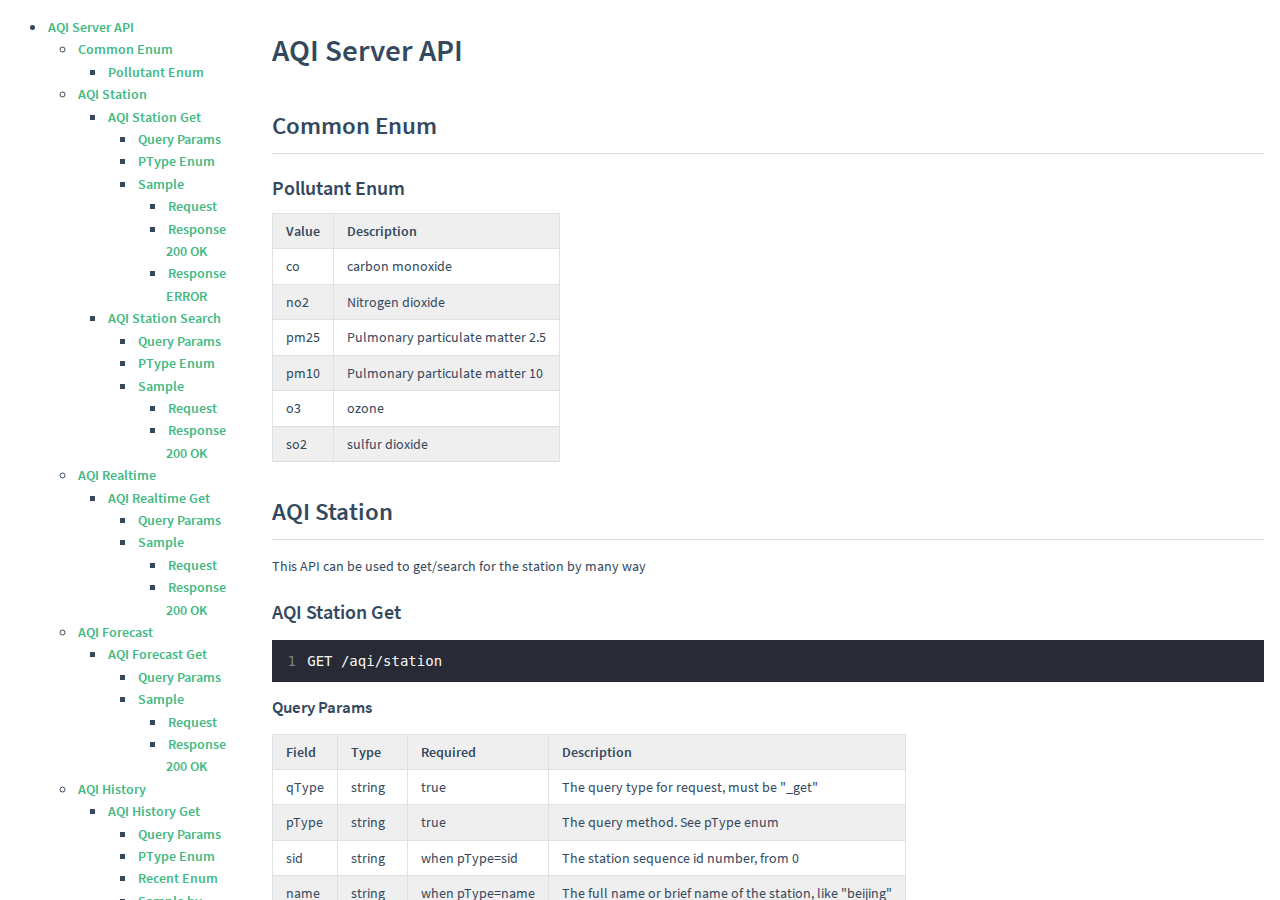
==== commit 9b5468a1: "update doc" ====
--- a/assets/index.html
+++ b/assets/index.html
@@ -9,1230 +9,955 @@
 </head>
 <body>
 <div style="float: left;width:20%;height:100vh;box-sizing: border-box;padding: 16px;overflow: scroll">
-    <div>
-        <ul>
-            <li>
-                <a href="#aqi-server-api">AQI Server API</a>
-                <ul>
-                    <li>
-                        <a href="#common-enum">Common Enum</a>
-                        <ul>
-                            <li>
-                                <a href="#pollutant-enum">Pollutant Enum</a></li>
-                        </ul>
-                    </li>
-                    <li>
-                        <a href="#aqi-station">AQI Station</a>
-                        <ul>
-                            <li>
-                                <a href="#aqi-station-get">AQI Station Get</a>
-                                <ul>
-                                    <li>
-                                        <a href="#params">Params</a></li>
-                                    <li>
-                                        <a href="#ptype-enum">PType Enum</a></li>
-                                    <li>
-                                        <a href="#sample">Sample</a>
-                                        <ul>
-                                            <li>
-                                                <a href="#request">Request</a></li>
-                                            <li>
-                                                <a href="#response-200-font-color2f5okfont">Response 200 OK</a></li>
-                                            <li>
-                                                <a href="#response-font-colorf22errorfont">Response ERROR</a></li>
-                                        </ul>
-                                    </li>
-                                </ul>
-                            </li>
-                            <li>
-                                <a href="#aqi-station-search">AQI Station Search</a>
-                                <ul>
-                                    <li>
-                                        <a href="#params-1">Params</a></li>
-                                    <li>
-                                        <a href="#ptype-enum-1">PType Enum</a></li>
-                                    <li>
-                                        <a href="#sample-1">Sample</a>
-                                        <ul>
-                                            <li>
-                                                <a href="#request-1">Request</a></li>
-                                            <li>
-                                                <a href="#response-200-font-color2f5okfont-1">Response 200 OK</a></li>
-                                        </ul>
-                                    </li>
-                                </ul>
-                            </li>
-                        </ul>
-                    </li>
-                    <li>
-                        <a href="#aqi-realtime">AQI Realtime</a>
-                        <ul>
-                            <li>
-                                <a href="#aqi-realtime-get">AQI Realtime Get</a>
-                                <ul>
-                                    <li>
-                                        <a href="#params-2">Params</a></li>
-                                    <li>
-                                        <a href="#sample-2">Sample</a>
-                                        <ul>
-                                            <li>
-                                                <a href="#request-2">Request</a></li>
-                                            <li>
-                                                <a href="#response-200-font-color2f5okfont-2">Response 200 OK</a></li>
-                                        </ul>
-                                    </li>
-                                </ul>
-                            </li>
-                        </ul>
-                    </li>
-                    <li>
-                        <a href="#aqi-forecast">AQI Forecast</a>
-                        <ul>
-                            <li>
-                                <a href="#aqi-forecast-get">AQI Forecast Get</a>
-                                <ul>
-                                    <li>
-                                        <a href="#params-3">Params</a></li>
-                                    <li>
-                                        <a href="#sample-3">Sample</a>
-                                        <ul>
-                                            <li>
-                                                <a href="#request-3">Request</a></li>
-                                            <li>
-                                                <a href="#response-200-font-color2f5okfont-3">Response 200 OK</a></li>
-                                        </ul>
-                                    </li>
-                                </ul>
-                            </li>
-                        </ul>
-                    </li>
-                    <li>
-                        <a href="#aqi-history">AQI History</a>
-                        <ul>
-                            <li>
-                                <a href="#aqi-history-get">AQI History Get</a>
-                                <ul>
-                                    <li>
-                                        <a href="#params-4">Params</a></li>
-                                    <li>
-                                        <a href="#ptype-enum-2">PType Enum</a></li>
-                                    <li>
-                                        <a href="#recent-enum">Recent Enum</a></li>
-                                    <li>
-                                        <a href="#sample-by-range">Sample by Range</a>
-                                        <ul>
-                                            <li>
-                                                <a href="#request-4">Request</a></li>
-                                            <li>
-                                                <a href="#response-200-font-color2f5okfont-4">Response 200 OK</a></li>
-                                        </ul>
-                                    </li>
-                                    <li>
-                                        <a href="#sample-by-range-1">Sample by Range</a>
-                                        <ul>
-                                            <li>
-                                                <a href="#request-5">Request</a></li>
-                                            <li>
-                                                <a href="#response-200-font-color2f5okfont-5">Response 200 OK</a></li>
-                                        </ul>
-                                    </li>
-                                </ul>
-                            </li>
-                        </ul>
-                    </li>
-                    <li>
-                        <a href="#aqi-logo">AQI Logo</a>
-                        <ul>
-                            <li>
-                                <a href="#aqi-station-logo-get">AQI Station Logo Get</a>
-                                <ul>
-                                    <li>
-                                        <a href="#params-5">Params</a></li>
-                                    <li>
-                                        <a href="#sample-4">Sample</a>
-                                        <ul>
-                                            <li>
-                                                <a href="#request-6">Request</a></li>
-                                        </ul>
-                                    </li>
-                                </ul>
-                            </li>
-                        </ul>
-                    </li>
-                </ul>
-            </li>
-        </ul>
-    </div>
+    <div><ul>
+<li>
+<a href="#aqi-server-api">AQI Server API</a><ul>
+<li>
+<a href="#common-enum">Common Enum</a><ul>
+<li>
+<a href="#pollutant-enum">Pollutant Enum</a></li>
+</ul>
+</li>
+<li>
+<a href="#aqi-station">AQI Station</a><ul>
+<li>
+<a href="#aqi-station-get">AQI Station Get</a><ul>
+<li>
+<a href="#query-params">Query Params</a></li>
+<li>
+<a href="#ptype-enum">PType Enum</a></li>
+<li>
+<a href="#sample">Sample</a><ul>
+<li>
+<a href="#request">Request</a></li>
+<li>
+<a href="#response-200-font-color2f5okfont">Response 200 OK</a></li>
+<li>
+<a href="#response-font-colorf22errorfont">Response ERROR</a></li>
+</ul>
+</li>
+</ul>
+</li>
+<li>
+<a href="#aqi-station-search">AQI Station Search</a><ul>
+<li>
+<a href="#query-params-1">Query Params</a></li>
+<li>
+<a href="#ptype-enum-1">PType Enum</a></li>
+<li>
+<a href="#sample-1">Sample</a><ul>
+<li>
+<a href="#request-1">Request</a></li>
+<li>
+<a href="#response-200-font-color2f5okfont-1">Response 200 OK</a></li>
+</ul>
+</li>
+</ul>
+</li>
+</ul>
+</li>
+<li>
+<a href="#aqi-realtime">AQI Realtime</a><ul>
+<li>
+<a href="#aqi-realtime-get">AQI Realtime Get</a><ul>
+<li>
+<a href="#query-params-2">Query Params</a></li>
+<li>
+<a href="#sample-2">Sample</a><ul>
+<li>
+<a href="#request-2">Request</a></li>
+<li>
+<a href="#response-200-font-color2f5okfont-2">Response 200 OK</a></li>
+</ul>
+</li>
+</ul>
+</li>
+</ul>
+</li>
+<li>
+<a href="#aqi-forecast">AQI Forecast</a><ul>
+<li>
+<a href="#aqi-forecast-get">AQI Forecast Get</a><ul>
+<li>
+<a href="#query-params-3">Query Params</a></li>
+<li>
+<a href="#sample-3">Sample</a><ul>
+<li>
+<a href="#request-3">Request</a></li>
+<li>
+<a href="#response-200-font-color2f5okfont-3">Response 200 OK</a></li>
+</ul>
+</li>
+</ul>
+</li>
+</ul>
+</li>
+<li>
+<a href="#aqi-history">AQI History</a><ul>
+<li>
+<a href="#aqi-history-get">AQI History Get</a><ul>
+<li>
+<a href="#query-params-4">Query Params</a></li>
+<li>
+<a href="#ptype-enum-2">PType Enum</a></li>
+<li>
+<a href="#recent-enum">Recent Enum</a></li>
+<li>
+<a href="#sample-by-range">Sample by Range</a><ul>
+<li>
+<a href="#request-4">Request</a></li>
+<li>
+<a href="#response-200-font-color2f5okfont-4">Response 200 OK</a></li>
+</ul>
+</li>
+<li>
+<a href="#sample-by-recent">Sample by Recent</a><ul>
+<li>
+<a href="#request-5">Request</a></li>
+<li>
+<a href="#response-200-font-color2f5okfont-5">Response 200 OK</a></li>
+</ul>
+</li>
+</ul>
+</li>
+</ul>
+</li>
+<li>
+<a href="#aqi-logo">AQI Logo</a><ul>
+<li>
+<a href="#aqi-station-logo-get">AQI Station Logo Get</a><ul>
+<li>
+<a href="#path-params">Path Params</a></li>
+<li>
+<a href="#sample-4">Sample</a><ul>
+<li>
+<a href="#request-6">Request</a></li>
+</ul>
+</li>
+</ul>
+</li>
+</ul>
+</li>
+</ul>
+</li>
+</ul>
+</div>
 </div>
 <div style="float: right;width:80%;height:100vh;box-sizing: border-box;padding: 16px;overflow: scroll;">
     <div><h1 id="aqi-server-api">AQI Server API</h1>
-        <h2 id="common-enum">Common Enum</h2>
-        <h3 id="pollutant-enum">Pollutant Enum</h3>
-        <table>
-            <thead>
-            <tr>
-                <th>Value</th>
-                <th>Description</th>
-            </tr>
-            </thead>
-            <tbody>
-            <tr>
-                <td>co</td>
-                <td>carbon monoxide</td>
-            </tr>
-            <tr>
-                <td>no2</td>
-                <td>Nitrogen dioxide</td>
-            </tr>
-            <tr>
-                <td>pm25</td>
-                <td>Pulmonary particulate matter 2.5</td>
-            </tr>
-            <tr>
-                <td>pm10</td>
-                <td>Pulmonary particulate matter 10</td>
-            </tr>
-            <tr>
-                <td>o3</td>
-                <td>ozone</td>
-            </tr>
-            <tr>
-                <td>so2</td>
-                <td>sulfur dioxide</td>
-            </tr>
-            </tbody>
-        </table>
-        <h2 id="aqi-station">AQI Station</h2>
-        <p>This API can be used to get/search for the station by many way</p>
-        <h3 id="aqi-station-get">AQI Station Get</h3>
-        <pre style="color:#f8f8f2;background-color:#282a36"><span
-                style="margin-right:0.4em;padding:0 0.4em 0 0.4em;color:#7f7f7f">1</span>GET /aqi/station
-</pre>
-        <h4 id="params">Params</h4>
-        <table>
-            <thead>
-            <tr>
-                <th>Field</th>
-                <th>Type</th>
-                <th>Required</th>
-                <th align="left">Description</th>
-            </tr>
-            </thead>
-            <tbody>
-            <tr>
-                <td>qType</td>
-                <td>string</td>
-                <td>true</td>
-                <td align="left">The query type for request, must be &quot;_get&quot;</td>
-            </tr>
-            <tr>
-                <td>pType</td>
-                <td>string</td>
-                <td>true</td>
-                <td align="left">The query method. See pType enum</td>
-            </tr>
-            <tr>
-                <td>sid</td>
-                <td>string</td>
-                <td>when pType=sid</td>
-                <td align="left">The station sequence id number, from 0</td>
-            </tr>
-            <tr>
-                <td>name</td>
-                <td>string</td>
-                <td>when pType=name</td>
-                <td align="left">The full name or brief name of the station, like &quot;beijing&quot;</td>
-            </tr>
-            <tr>
-                <td>city</td>
-                <td>string</td>
-                <td>when pType=city</td>
-                <td align="left">The full name or brief name of a city, like &quot;beijing&quot;</td>
-            </tr>
-            <tr>
-                <td>ip</td>
-                <td>string</td>
-                <td>when pType=ip</td>
-                <td align="left">Can be ipv4/ipv6 like 192.168.1.1 or ipv6 address</td>
-            </tr>
-            <tr>
-                <td>lon</td>
-                <td>double</td>
-                <td>when pType=loc</td>
-                <td align="left">longitude, between -180 to 180 degree</td>
-            </tr>
-            <tr>
-                <td>lat</td>
-                <td>double</td>
-                <td>when pType=loc</td>
-                <td align="left">latitude, between -90 to 90 degree</td>
-            </tr>
-            </tbody>
-        </table>
-        <h4 id="ptype-enum">PType Enum</h4>
-        <table>
-            <thead>
-            <tr>
-                <th>Value</th>
-                <th>Description</th>
-            </tr>
-            </thead>
-            <tbody>
-            <tr>
-                <td>sid</td>
-                <td>station unique identify</td>
-            </tr>
-            <tr>
-                <td>name</td>
-                <td>station name</td>
-            </tr>
-            <tr>
-                <td>city</td>
-                <td>the city where station locate at</td>
-            </tr>
-            <tr>
-                <td>ip</td>
-                <td>get station by ip address</td>
-            </tr>
-            <tr>
-                <td>loc</td>
-                <td>get station by longitude/latitude location</td>
-            </tr>
-            </tbody>
-        </table>
-        <h4 id="sample">Sample</h4>
-        <h5 id="request">Request</h5>
-        <pre style="color:#f8f8f2;background-color:#282a36"><span
-                style="margin-right:0.4em;padding:0 0.4em 0 0.4em;color:#7f7f7f">1</span>GET http://aqiserver/api/v1/aqi/station?qType=_get&amp;pType=sid&amp;sid=0
-</pre>
-        <h5 id="response-200-font-color2f5okfont">Response 200 <font color=#2f5>OK</font></h5>
-        <pre style="color:#f8f8f2;background-color:#282a36"><span
-                style="margin-right:0.4em;padding:0 0.4em 0 0.4em;color:#7f7f7f"> 1</span>{
-<span style="margin-right:0.4em;padding:0 0.4em 0 0.4em;color:#7f7f7f"> 2</span>  <span style="color:#ff79c6">&#34;status&#34;</span>: <span
-                    style="color:#f1fa8c">&#34;OK&#34;</span>,
-<span style="margin-right:0.4em;padding:0 0.4em 0 0.4em;color:#7f7f7f"> 3</span>  <span style="color:#ff79c6">&#34;code&#34;</span>: <span
-                    style="color:#bd93f9">200</span>,
+<h2 id="common-enum">Common Enum</h2>
+<h3 id="pollutant-enum">Pollutant Enum</h3>
+<table>
+<thead>
+<tr>
+<th>Value</th>
+<th>Description</th>
+</tr>
+</thead>
+<tbody>
+<tr>
+<td>co</td>
+<td>carbon monoxide</td>
+</tr>
+<tr>
+<td>no2</td>
+<td>Nitrogen dioxide</td>
+</tr>
+<tr>
+<td>pm25</td>
+<td>Pulmonary particulate matter 2.5</td>
+</tr>
+<tr>
+<td>pm10</td>
+<td>Pulmonary particulate matter 10</td>
+</tr>
+<tr>
+<td>o3</td>
+<td>ozone</td>
+</tr>
+<tr>
+<td>so2</td>
+<td>sulfur dioxide</td>
+</tr>
+</tbody>
+</table>
+<h2 id="aqi-station">AQI Station</h2>
+<p>This API can be used to get/search for the station by many way</p>
+<h3 id="aqi-station-get">AQI Station Get</h3>
+<pre style="color:#f8f8f2;background-color:#282a36"><span style="margin-right:0.4em;padding:0 0.4em 0 0.4em;color:#7f7f7f">1</span>GET /aqi/station
+</pre><h4 id="query-params">Query Params</h4>
+<table>
+<thead>
+<tr>
+<th>Field</th>
+<th>Type</th>
+<th>Required</th>
+<th align="left">Description</th>
+</tr>
+</thead>
+<tbody>
+<tr>
+<td>qType</td>
+<td>string</td>
+<td>true</td>
+<td align="left">The query type for request, must be &quot;_get&quot;</td>
+</tr>
+<tr>
+<td>pType</td>
+<td>string</td>
+<td>true</td>
+<td align="left">The query method. See pType enum</td>
+</tr>
+<tr>
+<td>sid</td>
+<td>string</td>
+<td>when pType=sid</td>
+<td align="left">The station sequence id number, from 0</td>
+</tr>
+<tr>
+<td>name</td>
+<td>string</td>
+<td>when pType=name</td>
+<td align="left">The full name or brief name of the station, like &quot;beijing&quot;</td>
+</tr>
+<tr>
+<td>city</td>
+<td>string</td>
+<td>when pType=city</td>
+<td align="left">The full name or brief name of a city, like &quot;beijing&quot;</td>
+</tr>
+<tr>
+<td>ip</td>
+<td>string</td>
+<td>when pType=ip</td>
+<td align="left">Can be ipv4/ipv6 like 192.168.1.1 or ipv6 address</td>
+</tr>
+<tr>
+<td>lon</td>
+<td>double</td>
+<td>when pType=loc</td>
+<td align="left">longitude, between -180 to 180 degree</td>
+</tr>
+<tr>
+<td>lat</td>
+<td>double</td>
+<td>when pType=loc</td>
+<td align="left">latitude, between -90 to 90 degree</td>
+</tr>
+</tbody>
+</table>
+<h4 id="ptype-enum">PType Enum</h4>
+<table>
+<thead>
+<tr>
+<th>Value</th>
+<th>Description</th>
+</tr>
+</thead>
+<tbody>
+<tr>
+<td>sid</td>
+<td>station unique identify</td>
+</tr>
+<tr>
+<td>name</td>
+<td>station name</td>
+</tr>
+<tr>
+<td>city</td>
+<td>the city where station locate at</td>
+</tr>
+<tr>
+<td>ip</td>
+<td>get station by ip  address</td>
+</tr>
+<tr>
+<td>loc</td>
+<td>get station by longitude/latitude location</td>
+</tr>
+</tbody>
+</table>
+<h4 id="sample">Sample</h4>
+<h5 id="request">Request</h5>
+<pre style="color:#f8f8f2;background-color:#282a36"><span style="margin-right:0.4em;padding:0 0.4em 0 0.4em;color:#7f7f7f">1</span>GET http://aqiserver/api/v1/aqi/station?qType=_get&amp;pType=sid&amp;sid=0
+</pre><h5 id="response-200-font-color2f5okfont">Response 200 <font color=#2f5>OK</font></h5>
+<pre style="color:#f8f8f2;background-color:#282a36"><span style="margin-right:0.4em;padding:0 0.4em 0 0.4em;color:#7f7f7f"> 1</span>{
+<span style="margin-right:0.4em;padding:0 0.4em 0 0.4em;color:#7f7f7f"> 2</span>  <span style="color:#ff79c6">&#34;status&#34;</span>: <span style="color:#f1fa8c">&#34;OK&#34;</span>,
+<span style="margin-right:0.4em;padding:0 0.4em 0 0.4em;color:#7f7f7f"> 3</span>  <span style="color:#ff79c6">&#34;code&#34;</span>: <span style="color:#bd93f9">200</span>,
 <span style="margin-right:0.4em;padding:0 0.4em 0 0.4em;color:#7f7f7f"> 4</span>  <span style="color:#ff79c6">&#34;body&#34;</span>: {
-<span style="margin-right:0.4em;padding:0 0.4em 0 0.4em;color:#7f7f7f"> 5</span>    <span style="color:#ff79c6">&#34;sid&#34;</span>: <span
-                    style="color:#f1fa8c">&#34;0&#34;</span>, // the station sequence id number
-<span style="margin-right:0.4em;padding:0 0.4em 0 0.4em;color:#7f7f7f"> 6</span>    <span style="color:#ff79c6">&#34;idx&#34;</span>: <span
-                    style="color:#bd93f9">0</span>, // the station sequence id number
-<span style="margin-right:0.4em;padding:0 0.4em 0 0.4em;color:#7f7f7f"> 7</span>    <span style="color:#ff79c6">&#34;name&#34;</span>: <span
-                    style="color:#f1fa8c">&#34;Barrie, Ontario, Canada&#34;</span>, // the station name
+<span style="margin-right:0.4em;padding:0 0.4em 0 0.4em;color:#7f7f7f"> 5</span>    <span style="color:#ff79c6">&#34;sid&#34;</span>: <span style="color:#f1fa8c">&#34;0&#34;</span>, // the station sequence id number
+<span style="margin-right:0.4em;padding:0 0.4em 0 0.4em;color:#7f7f7f"> 6</span>    <span style="color:#ff79c6">&#34;idx&#34;</span>: <span style="color:#bd93f9">0</span>, // the station sequence id number
+<span style="margin-right:0.4em;padding:0 0.4em 0 0.4em;color:#7f7f7f"> 7</span>    <span style="color:#ff79c6">&#34;name&#34;</span>: <span style="color:#f1fa8c">&#34;Barrie, Ontario, Canada&#34;</span>, // the station name
 <span style="margin-right:0.4em;padding:0 0.4em 0 0.4em;color:#7f7f7f"> 8</span>    <span style="color:#ff79c6">&#34;loc&#34;</span>: {  // the station location coordinate
-<span style="margin-right:0.4em;padding:0 0.4em 0 0.4em;color:#7f7f7f"> 9</span>      <span style="color:#ff79c6">&#34;lon&#34;</span>: <span
-                    style="color:#bd93f9">-79.702306</span>,
-<span style="margin-right:0.4em;padding:0 0.4em 0 0.4em;color:#7f7f7f">10</span>      <span style="color:#ff79c6">&#34;lat&#34;</span>: <span
-                    style="color:#bd93f9">44.382361</span>
+<span style="margin-right:0.4em;padding:0 0.4em 0 0.4em;color:#7f7f7f"> 9</span>      <span style="color:#ff79c6">&#34;lon&#34;</span>: <span style="color:#bd93f9">-79.702306</span>,
+<span style="margin-right:0.4em;padding:0 0.4em 0 0.4em;color:#7f7f7f">10</span>      <span style="color:#ff79c6">&#34;lat&#34;</span>: <span style="color:#bd93f9">44.382361</span>
 <span style="margin-right:0.4em;padding:0 0.4em 0 0.4em;color:#7f7f7f">11</span>    },
-<span style="margin-right:0.4em;padding:0 0.4em 0 0.4em;color:#7f7f7f">12</span>    <span style="color:#ff79c6">&#34;up_time&#34;</span>: <span
-                    style="color:#bd93f9">1641445200000</span>, // the station update timestamp in utc
-<span style="margin-right:0.4em;padding:0 0.4em 0 0.4em;color:#7f7f7f">13</span>    <span style="color:#ff79c6">&#34;tms&#34;</span>: <span
-                    style="color:#f1fa8c">&#34;2022-01-06T00:00:00-05:00&#34;</span>, // the station update time in rfc2822 format
-<span style="margin-right:0.4em;padding:0 0.4em 0 0.4em;color:#7f7f7f">14</span>    <span style="color:#ff79c6">&#34;tz&#34;</span>: <span
-                    style="color:#f1fa8c">&#34;-05:00&#34;</span>, // the station update timezone
-<span style="margin-right:0.4em;padding:0 0.4em 0 0.4em;color:#7f7f7f">15</span>    <span style="color:#ff79c6">&#34;city_name&#34;</span>: <span
-                    style="color:#f1fa8c">&#34;CA:Ontario/Barrie&#34;</span>, // the city where station belongs
-<span style="margin-right:0.4em;padding:0 0.4em 0 0.4em;color:#7f7f7f">16</span>    <span style="color:#ff79c6">&#34;his_range&#34;</span>: <span
-                    style="color:#f1fa8c">&#34;2014-01~2021-12&#34;</span>,
+<span style="margin-right:0.4em;padding:0 0.4em 0 0.4em;color:#7f7f7f">12</span>    <span style="color:#ff79c6">&#34;up_time&#34;</span>: <span style="color:#bd93f9">1641445200000</span>, // the station update timestamp in utc
+<span style="margin-right:0.4em;padding:0 0.4em 0 0.4em;color:#7f7f7f">13</span>    <span style="color:#ff79c6">&#34;tms&#34;</span>: <span style="color:#f1fa8c">&#34;2022-01-06T00:00:00-05:00&#34;</span>, // the station update time in rfc2822 format
+<span style="margin-right:0.4em;padding:0 0.4em 0 0.4em;color:#7f7f7f">14</span>    <span style="color:#ff79c6">&#34;tz&#34;</span>: <span style="color:#f1fa8c">&#34;-05:00&#34;</span>, // the station update timezone
+<span style="margin-right:0.4em;padding:0 0.4em 0 0.4em;color:#7f7f7f">15</span>    <span style="color:#ff79c6">&#34;city_name&#34;</span>: <span style="color:#f1fa8c">&#34;CA:Ontario/Barrie&#34;</span>, // the city where station belongs
+<span style="margin-right:0.4em;padding:0 0.4em 0 0.4em;color:#7f7f7f">16</span>    <span style="color:#ff79c6">&#34;his_range&#34;</span>: <span style="color:#f1fa8c">&#34;2014-01~2021-12&#34;</span>, 
 <span style="margin-right:0.4em;padding:0 0.4em 0 0.4em;color:#7f7f7f">17</span>    <span style="color:#ff79c6">&#34;sources&#34;</span>: [ // the station metadata
 <span style="margin-right:0.4em;padding:0 0.4em 0 0.4em;color:#7f7f7f">18</span>      {
-<span style="margin-right:0.4em;padding:0 0.4em 0 0.4em;color:#7f7f7f">19</span>        <span style="color:#ff79c6">&#34;name&#34;</span>: <span
-                    style="color:#f1fa8c">&#34;Citizen Weather Observer Program (CWOP/APRS)&#34;</span>,
-<span style="margin-right:0.4em;padding:0 0.4em 0 0.4em;color:#7f7f7f">20</span>        <span style="color:#ff79c6">&#34;url&#34;</span>: <span
-                    style="color:#f1fa8c">&#34;http://wxqa.com/&#34;</span>,
+<span style="margin-right:0.4em;padding:0 0.4em 0 0.4em;color:#7f7f7f">19</span>        <span style="color:#ff79c6">&#34;name&#34;</span>: <span style="color:#f1fa8c">&#34;Citizen Weather Observer Program (CWOP/APRS)&#34;</span>,
+<span style="margin-right:0.4em;padding:0 0.4em 0 0.4em;color:#7f7f7f">20</span>        <span style="color:#ff79c6">&#34;url&#34;</span>: <span style="color:#f1fa8c">&#34;http://wxqa.com/&#34;</span>,
 <span style="margin-right:0.4em;padding:0 0.4em 0 0.4em;color:#7f7f7f">21</span>        <span style="color:#ff79c6">&#34;pols&#34;</span>: [
 <span style="margin-right:0.4em;padding:0 0.4em 0 0.4em;color:#7f7f7f">22</span>          <span style="color:#f1fa8c">&#34;weather&#34;</span>
 <span style="margin-right:0.4em;padding:0 0.4em 0 0.4em;color:#7f7f7f">23</span>        ]
 <span style="margin-right:0.4em;padding:0 0.4em 0 0.4em;color:#7f7f7f">24</span>      },
 <span style="margin-right:0.4em;padding:0 0.4em 0 0.4em;color:#7f7f7f">25</span>      {
-<span style="margin-right:0.4em;padding:0 0.4em 0 0.4em;color:#7f7f7f">26</span>        <span style="color:#ff79c6">&#34;logo&#34;</span>: <span
-                    style="color:#f1fa8c">&#34;Ontario-Ministry-of-the-Environment-and-Climate-Change.png&#34;</span>,
-<span style="margin-right:0.4em;padding:0 0.4em 0 0.4em;color:#7f7f7f">27</span>        <span style="color:#ff79c6">&#34;name&#34;</span>: <span
-                    style="color:#f1fa8c">&#34;Air Quality Ontario - the Ontario Ministry of the Environment and Climate Change&#34;</span>,
-<span style="margin-right:0.4em;padding:0 0.4em 0 0.4em;color:#7f7f7f">28</span>        <span style="color:#ff79c6">&#34;url&#34;</span>: <span
-                    style="color:#f1fa8c">&#34;http://www.airqualityontario.com/&#34;</span>
+<span style="margin-right:0.4em;padding:0 0.4em 0 0.4em;color:#7f7f7f">26</span>        <span style="color:#ff79c6">&#34;logo&#34;</span>: <span style="color:#f1fa8c">&#34;Ontario-Ministry-of-the-Environment-and-Climate-Change.png&#34;</span>,
+<span style="margin-right:0.4em;padding:0 0.4em 0 0.4em;color:#7f7f7f">27</span>        <span style="color:#ff79c6">&#34;name&#34;</span>: <span style="color:#f1fa8c">&#34;Air Quality Ontario - the Ontario Ministry of the Environment and Climate Change&#34;</span>,
+<span style="margin-right:0.4em;padding:0 0.4em 0 0.4em;color:#7f7f7f">28</span>        <span style="color:#ff79c6">&#34;url&#34;</span>: <span style="color:#f1fa8c">&#34;http://www.airqualityontario.com/&#34;</span>
 <span style="margin-right:0.4em;padding:0 0.4em 0 0.4em;color:#7f7f7f">29</span>      }
 <span style="margin-right:0.4em;padding:0 0.4em 0 0.4em;color:#7f7f7f">30</span>    ]
 <span style="margin-right:0.4em;padding:0 0.4em 0 0.4em;color:#7f7f7f">31</span>  },
-<span style="margin-right:0.4em;padding:0 0.4em 0 0.4em;color:#7f7f7f">32</span>  <span style="color:#ff79c6">&#34;msg&#34;</span>: <span
-                    style="color:#f1fa8c">&#34;Success&#34;</span>,
-<span style="margin-right:0.4em;padding:0 0.4em 0 0.4em;color:#7f7f7f">33</span>  <span style="color:#ff79c6">&#34;time&#34;</span>: <span
-                    style="color:#bd93f9">1641448426986</span>
+<span style="margin-right:0.4em;padding:0 0.4em 0 0.4em;color:#7f7f7f">32</span>  <span style="color:#ff79c6">&#34;msg&#34;</span>: <span style="color:#f1fa8c">&#34;Success&#34;</span>,
+<span style="margin-right:0.4em;padding:0 0.4em 0 0.4em;color:#7f7f7f">33</span>  <span style="color:#ff79c6">&#34;time&#34;</span>: <span style="color:#bd93f9">1641448426986</span>
 <span style="margin-right:0.4em;padding:0 0.4em 0 0.4em;color:#7f7f7f">34</span>}
-</pre>
-        <h5 id="response-font-colorf22errorfont">Response <font color=#f22>ERROR</font></h5>
-        <pre style="color:#f8f8f2;background-color:#282a36"><span
-                style="margin-right:0.4em;padding:0 0.4em 0 0.4em;color:#7f7f7f"> 1</span>{
-<span style="margin-right:0.4em;padding:0 0.4em 0 0.4em;color:#7f7f7f"> 2</span>  <span style="color:#ff79c6">&#34;status&#34;</span>: <span
-                    style="color:#f1fa8c">&#34;Bad Request&#34;</span>,
-<span style="margin-right:0.4em;padding:0 0.4em 0 0.4em;color:#7f7f7f"> 3</span>  <span style="color:#ff79c6">&#34;code&#34;</span>: <span
-                    style="color:#bd93f9">400</span>,
+</pre><h5 id="response-font-colorf22errorfont">Response <font color=#f22>ERROR</font></h5>
+<pre style="color:#f8f8f2;background-color:#282a36"><span style="margin-right:0.4em;padding:0 0.4em 0 0.4em;color:#7f7f7f"> 1</span>{
+<span style="margin-right:0.4em;padding:0 0.4em 0 0.4em;color:#7f7f7f"> 2</span>  <span style="color:#ff79c6">&#34;status&#34;</span>: <span style="color:#f1fa8c">&#34;Bad Request&#34;</span>,
+<span style="margin-right:0.4em;padding:0 0.4em 0 0.4em;color:#7f7f7f"> 3</span>  <span style="color:#ff79c6">&#34;code&#34;</span>: <span style="color:#bd93f9">400</span>,
 <span style="margin-right:0.4em;padding:0 0.4em 0 0.4em;color:#7f7f7f"> 4</span>  <span style="color:#ff79c6">&#34;body&#34;</span>: [
 <span style="margin-right:0.4em;padding:0 0.4em 0 0.4em;color:#7f7f7f"> 5</span>    {
-<span style="margin-right:0.4em;padding:0 0.4em 0 0.4em;color:#7f7f7f"> 6</span>      <span style="color:#ff79c6">&#34;FailedField&#34;</span>: <span
-                    style="color:#f1fa8c">&#34;StationGetRequest.Sid&#34;</span>,
-<span style="margin-right:0.4em;padding:0 0.4em 0 0.4em;color:#7f7f7f"> 7</span>      <span style="color:#ff79c6">&#34;Rule&#34;</span>: <span
-                    style="color:#f1fa8c">&#34;number&#34;</span>,
-<span style="margin-right:0.4em;padding:0 0.4em 0 0.4em;color:#7f7f7f"> 8</span>      <span style="color:#ff79c6">&#34;ErrValue&#34;</span>: <span
-                    style="color:#f1fa8c">&#34;-1&#34;</span>
+<span style="margin-right:0.4em;padding:0 0.4em 0 0.4em;color:#7f7f7f"> 6</span>      <span style="color:#ff79c6">&#34;FailedField&#34;</span>: <span style="color:#f1fa8c">&#34;StationGetRequest.Sid&#34;</span>,
+<span style="margin-right:0.4em;padding:0 0.4em 0 0.4em;color:#7f7f7f"> 7</span>      <span style="color:#ff79c6">&#34;Rule&#34;</span>: <span style="color:#f1fa8c">&#34;number&#34;</span>,
+<span style="margin-right:0.4em;padding:0 0.4em 0 0.4em;color:#7f7f7f"> 8</span>      <span style="color:#ff79c6">&#34;ErrValue&#34;</span>: <span style="color:#f1fa8c">&#34;-1&#34;</span>
 <span style="margin-right:0.4em;padding:0 0.4em 0 0.4em;color:#7f7f7f"> 9</span>    }
 <span style="margin-right:0.4em;padding:0 0.4em 0 0.4em;color:#7f7f7f">10</span>  ],
-<span style="margin-right:0.4em;padding:0 0.4em 0 0.4em;color:#7f7f7f">11</span>  <span style="color:#ff79c6">&#34;msg&#34;</span>: <span
-                    style="color:#f1fa8c">&#34;&#34;</span>,
-<span style="margin-right:0.4em;padding:0 0.4em 0 0.4em;color:#7f7f7f">12</span>  <span style="color:#ff79c6">&#34;time&#34;</span>: <span
-                    style="color:#bd93f9">1641360974723</span>
+<span style="margin-right:0.4em;padding:0 0.4em 0 0.4em;color:#7f7f7f">11</span>  <span style="color:#ff79c6">&#34;msg&#34;</span>: <span style="color:#f1fa8c">&#34;&#34;</span>,
+<span style="margin-right:0.4em;padding:0 0.4em 0 0.4em;color:#7f7f7f">12</span>  <span style="color:#ff79c6">&#34;time&#34;</span>: <span style="color:#bd93f9">1641360974723</span>
 <span style="margin-right:0.4em;padding:0 0.4em 0 0.4em;color:#7f7f7f">13</span>}
 <span style="margin-right:0.4em;padding:0 0.4em 0 0.4em;color:#7f7f7f">14</span>
-</pre>
-        <h3 id="aqi-station-search">AQI Station Search</h3>
-        <pre style="color:#f8f8f2;background-color:#282a36"><span
-                style="margin-right:0.4em;padding:0 0.4em 0 0.4em;color:#7f7f7f">1</span>GET /aqi/stations
-</pre>
-        <h4 id="params-1">Params</h4>
-        <table>
-            <thead>
-            <tr>
-                <th>Field</th>
-                <th>Type</th>
-                <th>Required</th>
-                <th align="left">Description</th>
-            </tr>
-            </thead>
-            <tbody>
-            <tr>
-                <td>qType</td>
-                <td>string</td>
-                <td>true</td>
-                <td align="left">The query type for request, must be &quot;_search&quot;</td>
-            </tr>
-            <tr>
-                <td>pType</td>
-                <td>string</td>
-                <td>true</td>
-                <td align="left">The query method. See pType enum</td>
-            </tr>
-            <tr>
-                <td>size</td>
-                <td>int</td>
-                <td>true</td>
-                <td align="left">size of stations in response, maximum support 10000</td>
-            </tr>
-            <tr>
-                <td>name</td>
-                <td>string</td>
-                <td>when pType=name</td>
-                <td align="left">The full name or brief name of the station, like &quot;beijing&quot;</td>
-            </tr>
-            <tr>
-                <td>city</td>
-                <td>string</td>
-                <td>when pType=city</td>
-                <td align="left">The full name or brief name of a city, like &quot;beijing&quot;</td>
-            </tr>
-            <tr>
-                <td>topLeft</td>
-                <td>[]double</td>
-                <td>when pType=area</td>
-                <td align="left">The bound top left corner lon/lat coordinate like 80,39</td>
-            </tr>
-            <tr>
-                <td>bottomRight</td>
-                <td>[]double</td>
-                <td>when pType=area</td>
-                <td align="left">The bound bottom right corner lon/lat coordinate like 80,39</td>
-            </tr>
-            <tr>
-                <td>center</td>
-                <td>[]double</td>
-                <td>when pType=radius</td>
-                <td align="left">The center of cycle area lon/lat coordinate like 80,39</td>
-            </tr>
-            <tr>
-                <td>radius</td>
-                <td>double</td>
-                <td>when pType=radius</td>
-                <td align="left">The radius of cycle area to search, maximum support 10000</td>
-            </tr>
-            <tr>
-                <td>unit</td>
-                <td>string</td>
-                <td>when pType=radius</td>
-                <td align="left">The unit of radius, must be one of kilometers miles meters</td>
-            </tr>
-            </tbody>
-        </table>
-        <h4 id="ptype-enum-1">PType Enum</h4>
-        <table>
-            <thead>
-            <tr>
-                <th>Value</th>
-                <th>Description</th>
-            </tr>
-            </thead>
-            <tbody>
-            <tr>
-                <td>name</td>
-                <td>search stations name</td>
-            </tr>
-            <tr>
-                <td>city</td>
-                <td>search stations by city</td>
-            </tr>
-            <tr>
-                <td>area</td>
-                <td>search stations by envelope</td>
-            </tr>
-            <tr>
-                <td>radius</td>
-                <td>search stations by cycle</td>
-            </tr>
-            </tbody>
-        </table>
-        <h4 id="sample-1">Sample</h4>
-        <h5 id="request-1">Request</h5>
-        <pre style="color:#f8f8f2;background-color:#282a36"><span
-                style="margin-right:0.4em;padding:0 0.4em 0 0.4em;color:#7f7f7f">1</span>GET http://aqiserver/api/v1/aqi/stations?qType=_search&amp;pType=name&amp;size=1&amp;name=beijing
-</pre>
-        <h5 id="response-200-font-color2f5okfont-1">Response 200 <font color=#2f5>OK</font></h5>
-        <pre style="color:#f8f8f2;background-color:#282a36"><span
-                style="margin-right:0.4em;padding:0 0.4em 0 0.4em;color:#7f7f7f"> 1</span>{
-<span style="margin-right:0.4em;padding:0 0.4em 0 0.4em;color:#7f7f7f"> 2</span>  <span style="color:#ff79c6">&#34;status&#34;</span>: <span
-                    style="color:#f1fa8c">&#34;OK&#34;</span>,
-<span style="margin-right:0.4em;padding:0 0.4em 0 0.4em;color:#7f7f7f"> 3</span>  <span style="color:#ff79c6">&#34;code&#34;</span>: <span
-                    style="color:#bd93f9">200</span>,
+</pre><h3 id="aqi-station-search">AQI Station Search</h3>
+<pre style="color:#f8f8f2;background-color:#282a36"><span style="margin-right:0.4em;padding:0 0.4em 0 0.4em;color:#7f7f7f">1</span>GET /aqi/stations
+</pre><h4 id="query-params-1">Query Params</h4>
+<table>
+<thead>
+<tr>
+<th>Field</th>
+<th>Type</th>
+<th>Required</th>
+<th align="left">Description</th>
+</tr>
+</thead>
+<tbody>
+<tr>
+<td>qType</td>
+<td>string</td>
+<td>true</td>
+<td align="left">The query type for request, must be &quot;_search&quot;</td>
+</tr>
+<tr>
+<td>pType</td>
+<td>string</td>
+<td>true</td>
+<td align="left">The query method. See pType enum</td>
+</tr>
+<tr>
+<td>size</td>
+<td>int</td>
+<td>true</td>
+<td align="left">size of stations in response, maximum support 10000</td>
+</tr>
+<tr>
+<td>name</td>
+<td>string</td>
+<td>when pType=name</td>
+<td align="left">The full name or brief name of the station, like &quot;beijing&quot;</td>
+</tr>
+<tr>
+<td>city</td>
+<td>string</td>
+<td>when pType=city</td>
+<td align="left">The full name or brief name of a city, like &quot;beijing&quot;</td>
+</tr>
+<tr>
+<td>topLeft</td>
+<td>[]double</td>
+<td>when pType=area</td>
+<td align="left">The bound top left corner lon/lat coordinate like 80,39</td>
+</tr>
+<tr>
+<td>bottomRight</td>
+<td>[]double</td>
+<td>when pType=area</td>
+<td align="left">The bound bottom right corner lon/lat coordinate like 80,39</td>
+</tr>
+<tr>
+<td>center</td>
+<td>[]double</td>
+<td>when pType=radius</td>
+<td align="left">The center of cycle area lon/lat coordinate like 80,39</td>
+</tr>
+<tr>
+<td>radius</td>
+<td>double</td>
+<td>when pType=radius</td>
+<td align="left">The radius of cycle area to search, maximum support 10000</td>
+</tr>
+<tr>
+<td>unit</td>
+<td>string</td>
+<td>when pType=radius</td>
+<td align="left">The unit of radius, must be one of kilometers miles meters</td>
+</tr>
+</tbody>
+</table>
+<h4 id="ptype-enum-1">PType Enum</h4>
+<table>
+<thead>
+<tr>
+<th>Value</th>
+<th>Description</th>
+</tr>
+</thead>
+<tbody>
+<tr>
+<td>name</td>
+<td>search stations name</td>
+</tr>
+<tr>
+<td>city</td>
+<td>search stations by city</td>
+</tr>
+<tr>
+<td>area</td>
+<td>search stations by envelope</td>
+</tr>
+<tr>
+<td>radius</td>
+<td>search stations by cycle</td>
+</tr>
+</tbody>
+</table>
+<h4 id="sample-1">Sample</h4>
+<h5 id="request-1">Request</h5>
+<pre style="color:#f8f8f2;background-color:#282a36"><span style="margin-right:0.4em;padding:0 0.4em 0 0.4em;color:#7f7f7f">1</span>GET http://aqiserver/api/v1/aqi/stations?qType=_search&amp;pType=name&amp;size=1&amp;name=beijing
+</pre><h5 id="response-200-font-color2f5okfont-1">Response 200 <font color=#2f5>OK</font></h5>
+<pre style="color:#f8f8f2;background-color:#282a36"><span style="margin-right:0.4em;padding:0 0.4em 0 0.4em;color:#7f7f7f"> 1</span>{
+<span style="margin-right:0.4em;padding:0 0.4em 0 0.4em;color:#7f7f7f"> 2</span>  <span style="color:#ff79c6">&#34;status&#34;</span>: <span style="color:#f1fa8c">&#34;OK&#34;</span>,
+<span style="margin-right:0.4em;padding:0 0.4em 0 0.4em;color:#7f7f7f"> 3</span>  <span style="color:#ff79c6">&#34;code&#34;</span>: <span style="color:#bd93f9">200</span>,
 <span style="margin-right:0.4em;padding:0 0.4em 0 0.4em;color:#7f7f7f"> 4</span>  <span style="color:#ff79c6">&#34;body&#34;</span>: [
 <span style="margin-right:0.4em;padding:0 0.4em 0 0.4em;color:#7f7f7f"> 5</span>    {
-<span style="margin-right:0.4em;padding:0 0.4em 0 0.4em;color:#7f7f7f"> 6</span>      <span style="color:#ff79c6">&#34;sid&#34;</span>: <span
-                    style="color:#f1fa8c">&#34;1451&#34;</span>,
-<span style="margin-right:0.4em;padding:0 0.4em 0 0.4em;color:#7f7f7f"> 7</span>      <span style="color:#ff79c6">&#34;idx&#34;</span>: <span
-                    style="color:#bd93f9">1451</span>,
-<span style="margin-right:0.4em;padding:0 0.4em 0 0.4em;color:#7f7f7f"> 8</span>      <span style="color:#ff79c6">&#34;name&#34;</span>: <span
-                    style="color:#f1fa8c">&#34;Beijing (北京)&#34;</span>,
+<span style="margin-right:0.4em;padding:0 0.4em 0 0.4em;color:#7f7f7f"> 6</span>      <span style="color:#ff79c6">&#34;sid&#34;</span>: <span style="color:#f1fa8c">&#34;1451&#34;</span>,
+<span style="margin-right:0.4em;padding:0 0.4em 0 0.4em;color:#7f7f7f"> 7</span>      <span style="color:#ff79c6">&#34;idx&#34;</span>: <span style="color:#bd93f9">1451</span>,
+<span style="margin-right:0.4em;padding:0 0.4em 0 0.4em;color:#7f7f7f"> 8</span>      <span style="color:#ff79c6">&#34;name&#34;</span>: <span style="color:#f1fa8c">&#34;Beijing (北京)&#34;</span>,
 <span style="margin-right:0.4em;padding:0 0.4em 0 0.4em;color:#7f7f7f"> 9</span>      <span style="color:#ff79c6">&#34;loc&#34;</span>: {
-<span style="margin-right:0.4em;padding:0 0.4em 0 0.4em;color:#7f7f7f">10</span>        <span style="color:#ff79c6">&#34;lon&#34;</span>: <span
-                    style="color:#bd93f9">116.468117</span>,
-<span style="margin-right:0.4em;padding:0 0.4em 0 0.4em;color:#7f7f7f">11</span>        <span style="color:#ff79c6">&#34;lat&#34;</span>: <span
-                    style="color:#bd93f9">39.954592</span>
+<span style="margin-right:0.4em;padding:0 0.4em 0 0.4em;color:#7f7f7f">10</span>        <span style="color:#ff79c6">&#34;lon&#34;</span>: <span style="color:#bd93f9">116.468117</span>,
+<span style="margin-right:0.4em;padding:0 0.4em 0 0.4em;color:#7f7f7f">11</span>        <span style="color:#ff79c6">&#34;lat&#34;</span>: <span style="color:#bd93f9">39.954592</span>
 <span style="margin-right:0.4em;padding:0 0.4em 0 0.4em;color:#7f7f7f">12</span>      },
-<span style="margin-right:0.4em;padding:0 0.4em 0 0.4em;color:#7f7f7f">13</span>      <span style="color:#ff79c6">&#34;up_time&#34;</span>: <span
-                    style="color:#bd93f9">1641445200000</span>,
-<span style="margin-right:0.4em;padding:0 0.4em 0 0.4em;color:#7f7f7f">14</span>      <span style="color:#ff79c6">&#34;tms&#34;</span>: <span
-                    style="color:#f1fa8c">&#34;2022-01-06T13:00:00+08:00&#34;</span>,
-<span style="margin-right:0.4em;padding:0 0.4em 0 0.4em;color:#7f7f7f">15</span>      <span style="color:#ff79c6">&#34;tz&#34;</span>: <span
-                    style="color:#f1fa8c">&#34;+08:00&#34;</span>,
-<span style="margin-right:0.4em;padding:0 0.4em 0 0.4em;color:#7f7f7f">16</span>      <span style="color:#ff79c6">&#34;city_name&#34;</span>: <span
-                    style="color:#f1fa8c">&#34;Beijing&#34;</span>,
-<span style="margin-right:0.4em;padding:0 0.4em 0 0.4em;color:#7f7f7f">17</span>      <span style="color:#ff79c6">&#34;his_range&#34;</span>: <span
-                    style="color:#f1fa8c">&#34;2014-01~2021-12&#34;</span>,
+<span style="margin-right:0.4em;padding:0 0.4em 0 0.4em;color:#7f7f7f">13</span>      <span style="color:#ff79c6">&#34;up_time&#34;</span>: <span style="color:#bd93f9">1641445200000</span>,
+<span style="margin-right:0.4em;padding:0 0.4em 0 0.4em;color:#7f7f7f">14</span>      <span style="color:#ff79c6">&#34;tms&#34;</span>: <span style="color:#f1fa8c">&#34;2022-01-06T13:00:00+08:00&#34;</span>,
+<span style="margin-right:0.4em;padding:0 0.4em 0 0.4em;color:#7f7f7f">15</span>      <span style="color:#ff79c6">&#34;tz&#34;</span>: <span style="color:#f1fa8c">&#34;+08:00&#34;</span>,
+<span style="margin-right:0.4em;padding:0 0.4em 0 0.4em;color:#7f7f7f">16</span>      <span style="color:#ff79c6">&#34;city_name&#34;</span>: <span style="color:#f1fa8c">&#34;Beijing&#34;</span>,
+<span style="margin-right:0.4em;padding:0 0.4em 0 0.4em;color:#7f7f7f">17</span>      <span style="color:#ff79c6">&#34;his_range&#34;</span>: <span style="color:#f1fa8c">&#34;2014-01~2021-12&#34;</span>,
 <span style="margin-right:0.4em;padding:0 0.4em 0 0.4em;color:#7f7f7f">18</span>      <span style="color:#ff79c6">&#34;sources&#34;</span>: [
 <span style="margin-right:0.4em;padding:0 0.4em 0 0.4em;color:#7f7f7f">19</span>        {
-<span style="margin-right:0.4em;padding:0 0.4em 0 0.4em;color:#7f7f7f">20</span>          <span style="color:#ff79c6">&#34;name&#34;</span>: <span
-                    style="color:#f1fa8c">&#34;Citizen Weather Observer Program (CWOP/APRS)&#34;</span>,
-<span style="margin-right:0.4em;padding:0 0.4em 0 0.4em;color:#7f7f7f">21</span>          <span style="color:#ff79c6">&#34;url&#34;</span>: <span
-                    style="color:#f1fa8c">&#34;http://wxqa.com/&#34;</span>,
+<span style="margin-right:0.4em;padding:0 0.4em 0 0.4em;color:#7f7f7f">20</span>          <span style="color:#ff79c6">&#34;name&#34;</span>: <span style="color:#f1fa8c">&#34;Citizen Weather Observer Program (CWOP/APRS)&#34;</span>,
+<span style="margin-right:0.4em;padding:0 0.4em 0 0.4em;color:#7f7f7f">21</span>          <span style="color:#ff79c6">&#34;url&#34;</span>: <span style="color:#f1fa8c">&#34;http://wxqa.com/&#34;</span>,
 <span style="margin-right:0.4em;padding:0 0.4em 0 0.4em;color:#7f7f7f">22</span>          <span style="color:#ff79c6">&#34;pols&#34;</span>: [
 <span style="margin-right:0.4em;padding:0 0.4em 0 0.4em;color:#7f7f7f">23</span>            <span style="color:#f1fa8c">&#34;weather&#34;</span>
 <span style="margin-right:0.4em;padding:0 0.4em 0 0.4em;color:#7f7f7f">24</span>          ]
 <span style="margin-right:0.4em;padding:0 0.4em 0 0.4em;color:#7f7f7f">25</span>        },
 <span style="margin-right:0.4em;padding:0 0.4em 0 0.4em;color:#7f7f7f">26</span>        {
-<span style="margin-right:0.4em;padding:0 0.4em 0 0.4em;color:#7f7f7f">27</span>          <span style="color:#ff79c6">&#34;name&#34;</span>: <span
-                    style="color:#f1fa8c">&#34;Beijing Environmental Protection Monitoring Center (北京市环境保护监测中心)&#34;</span>,
-<span style="margin-right:0.4em;padding:0 0.4em 0 0.4em;color:#7f7f7f">28</span>          <span style="color:#ff79c6">&#34;url&#34;</span>: <span
-                    style="color:#f1fa8c">&#34;http://www.bjmemc.com.cn/&#34;</span>
+<span style="margin-right:0.4em;padding:0 0.4em 0 0.4em;color:#7f7f7f">27</span>          <span style="color:#ff79c6">&#34;name&#34;</span>: <span style="color:#f1fa8c">&#34;Beijing Environmental Protection Monitoring Center (北京市环境保护监测中心)&#34;</span>,
+<span style="margin-right:0.4em;padding:0 0.4em 0 0.4em;color:#7f7f7f">28</span>          <span style="color:#ff79c6">&#34;url&#34;</span>: <span style="color:#f1fa8c">&#34;http://www.bjmemc.com.cn/&#34;</span>
 <span style="margin-right:0.4em;padding:0 0.4em 0 0.4em;color:#7f7f7f">29</span>        }
 <span style="margin-right:0.4em;padding:0 0.4em 0 0.4em;color:#7f7f7f">30</span>      ]
 <span style="margin-right:0.4em;padding:0 0.4em 0 0.4em;color:#7f7f7f">31</span>    }
 <span style="margin-right:0.4em;padding:0 0.4em 0 0.4em;color:#7f7f7f">32</span>  ],
-<span style="margin-right:0.4em;padding:0 0.4em 0 0.4em;color:#7f7f7f">33</span>  <span style="color:#ff79c6">&#34;msg&#34;</span>: <span
-                    style="color:#f1fa8c">&#34;Success&#34;</span>,
-<span style="margin-right:0.4em;padding:0 0.4em 0 0.4em;color:#7f7f7f">34</span>  <span style="color:#ff79c6">&#34;time&#34;</span>: <span
-                    style="color:#bd93f9">1641453247827</span>
+<span style="margin-right:0.4em;padding:0 0.4em 0 0.4em;color:#7f7f7f">33</span>  <span style="color:#ff79c6">&#34;msg&#34;</span>: <span style="color:#f1fa8c">&#34;Success&#34;</span>,
+<span style="margin-right:0.4em;padding:0 0.4em 0 0.4em;color:#7f7f7f">34</span>  <span style="color:#ff79c6">&#34;time&#34;</span>: <span style="color:#bd93f9">1641453247827</span>
 <span style="margin-right:0.4em;padding:0 0.4em 0 0.4em;color:#7f7f7f">35</span>}
-</pre>
-        <h2 id="aqi-realtime">AQI Realtime</h2>
-        <h3 id="aqi-realtime-get">AQI Realtime Get</h3>
-        <pre style="color:#f8f8f2;background-color:#282a36"><span
-                style="margin-right:0.4em;padding:0 0.4em 0 0.4em;color:#7f7f7f">1</span>GET /aqi/realtime
-</pre>
-        <h4 id="params-2">Params</h4>
-        <table>
-            <thead>
-            <tr>
-                <th>Field</th>
-                <th>Type</th>
-                <th>Required</th>
-                <th align="left">Description</th>
-            </tr>
-            </thead>
-            <tbody>
-            <tr>
-                <td>qType</td>
-                <td>string</td>
-                <td>true</td>
-                <td align="left">The query type for request, must be &quot;_get&quot;</td>
-            </tr>
-            <tr>
-                <td>pType</td>
-                <td>string</td>
-                <td>true</td>
-                <td align="left">The query method, must be one of all/single means all pollutants or single pollutant
-                </td>
-            </tr>
-            <tr>
-                <td>sid</td>
-                <td>string</td>
-                <td>true</td>
-                <td align="left">The station sequence id number, from 0</td>
-            </tr>
-            <tr>
-                <td>pol</td>
-                <td>string</td>
-                <td>when pType=single</td>
-                <td align="left">The pollutant type want to get. See Pollutant Enum</td>
-            </tr>
-            </tbody>
-        </table>
-        <h4 id="sample-2">Sample</h4>
-        <h5 id="request-2">Request</h5>
-        <pre style="color:#f8f8f2;background-color:#282a36"><span
-                style="margin-right:0.4em;padding:0 0.4em 0 0.4em;color:#7f7f7f">1</span>GET http://aqiserver/api/v1/aqi/realtime?qType=_get&amp;pType=all&amp;sid=0
-</pre>
-        <h5 id="response-200-font-color2f5okfont-2">Response 200 <font color=#2f5>OK</font></h5>
-        <pre style="color:#f8f8f2;background-color:#282a36"><span
-                style="margin-right:0.4em;padding:0 0.4em 0 0.4em;color:#7f7f7f"> 1</span>{
-<span style="margin-right:0.4em;padding:0 0.4em 0 0.4em;color:#7f7f7f"> 2</span>  <span style="color:#ff79c6">&#34;status&#34;</span>: <span
-                    style="color:#f1fa8c">&#34;OK&#34;</span>,
-<span style="margin-right:0.4em;padding:0 0.4em 0 0.4em;color:#7f7f7f"> 3</span>  <span style="color:#ff79c6">&#34;code&#34;</span>: <span
-                    style="color:#bd93f9">200</span>,
+</pre><h2 id="aqi-realtime">AQI Realtime</h2>
+<h3 id="aqi-realtime-get">AQI Realtime Get</h3>
+<pre style="color:#f8f8f2;background-color:#282a36"><span style="margin-right:0.4em;padding:0 0.4em 0 0.4em;color:#7f7f7f">1</span>GET /aqi/realtime
+</pre><h4 id="query-params-2">Query Params</h4>
+<table>
+<thead>
+<tr>
+<th>Field</th>
+<th>Type</th>
+<th>Required</th>
+<th align="left">Description</th>
+</tr>
+</thead>
+<tbody>
+<tr>
+<td>qType</td>
+<td>string</td>
+<td>true</td>
+<td align="left">The query type for request, must be &quot;_get&quot;</td>
+</tr>
+<tr>
+<td>pType</td>
+<td>string</td>
+<td>true</td>
+<td align="left">The query method, must be one of all/single means all pollutants or single pollutant</td>
+</tr>
+<tr>
+<td>sid</td>
+<td>string</td>
+<td>true</td>
+<td align="left">The station sequence id number, from 0</td>
+</tr>
+<tr>
+<td>pol</td>
+<td>string</td>
+<td>when pType=single</td>
+<td align="left">The pollutant type want to get. See Pollutant Enum</td>
+</tr>
+</tbody>
+</table>
+<h4 id="sample-2">Sample</h4>
+<h5 id="request-2">Request</h5>
+<pre style="color:#f8f8f2;background-color:#282a36"><span style="margin-right:0.4em;padding:0 0.4em 0 0.4em;color:#7f7f7f">1</span>GET http://aqiserver/api/v1/aqi/realtime?qType=_get&amp;pType=all&amp;sid=0
+</pre><h5 id="response-200-font-color2f5okfont-2">Response 200 <font color=#2f5>OK</font></h5>
+<pre style="color:#f8f8f2;background-color:#282a36"><span style="margin-right:0.4em;padding:0 0.4em 0 0.4em;color:#7f7f7f"> 1</span>{
+<span style="margin-right:0.4em;padding:0 0.4em 0 0.4em;color:#7f7f7f"> 2</span>  <span style="color:#ff79c6">&#34;status&#34;</span>: <span style="color:#f1fa8c">&#34;OK&#34;</span>,
+<span style="margin-right:0.4em;padding:0 0.4em 0 0.4em;color:#7f7f7f"> 3</span>  <span style="color:#ff79c6">&#34;code&#34;</span>: <span style="color:#bd93f9">200</span>,
 <span style="margin-right:0.4em;padding:0 0.4em 0 0.4em;color:#7f7f7f"> 4</span>  <span style="color:#ff79c6">&#34;body&#34;</span>: {
-<span style="margin-right:0.4em;padding:0 0.4em 0 0.4em;color:#7f7f7f"> 5</span>    <span style="color:#ff79c6">&#34;idx&#34;</span>: <span
-                    style="color:#bd93f9">0</span>,
-<span style="margin-right:0.4em;padding:0 0.4em 0 0.4em;color:#7f7f7f"> 6</span>    <span style="color:#ff79c6">&#34;sid&#34;</span>: <span
-                    style="color:#f1fa8c">&#34;0&#34;</span>,
-<span style="margin-right:0.4em;padding:0 0.4em 0 0.4em;color:#7f7f7f"> 7</span>    <span style="color:#ff79c6">&#34;name&#34;</span>: <span
-                    style="color:#f1fa8c">&#34;Barrie, Ontario, Canada&#34;</span>,
+<span style="margin-right:0.4em;padding:0 0.4em 0 0.4em;color:#7f7f7f"> 5</span>    <span style="color:#ff79c6">&#34;idx&#34;</span>: <span style="color:#bd93f9">0</span>,
+<span style="margin-right:0.4em;padding:0 0.4em 0 0.4em;color:#7f7f7f"> 6</span>    <span style="color:#ff79c6">&#34;sid&#34;</span>: <span style="color:#f1fa8c">&#34;0&#34;</span>,
+<span style="margin-right:0.4em;padding:0 0.4em 0 0.4em;color:#7f7f7f"> 7</span>    <span style="color:#ff79c6">&#34;name&#34;</span>: <span style="color:#f1fa8c">&#34;Barrie, Ontario, Canada&#34;</span>,
 <span style="margin-right:0.4em;padding:0 0.4em 0 0.4em;color:#7f7f7f"> 8</span>    <span style="color:#ff79c6">&#34;loc&#34;</span>: {
-<span style="margin-right:0.4em;padding:0 0.4em 0 0.4em;color:#7f7f7f"> 9</span>      <span style="color:#ff79c6">&#34;lon&#34;</span>: <span
-                    style="color:#bd93f9">-79.702306</span>,
-<span style="margin-right:0.4em;padding:0 0.4em 0 0.4em;color:#7f7f7f">10</span>      <span style="color:#ff79c6">&#34;lat&#34;</span>: <span
-                    style="color:#bd93f9">44.382361</span>
+<span style="margin-right:0.4em;padding:0 0.4em 0 0.4em;color:#7f7f7f"> 9</span>      <span style="color:#ff79c6">&#34;lon&#34;</span>: <span style="color:#bd93f9">-79.702306</span>,
+<span style="margin-right:0.4em;padding:0 0.4em 0 0.4em;color:#7f7f7f">10</span>      <span style="color:#ff79c6">&#34;lat&#34;</span>: <span style="color:#bd93f9">44.382361</span>
 <span style="margin-right:0.4em;padding:0 0.4em 0 0.4em;color:#7f7f7f">11</span>    },
-<span style="margin-right:0.4em;padding:0 0.4em 0 0.4em;color:#7f7f7f">12</span>    <span style="color:#ff79c6">&#34;city_name&#34;</span>: <span
-                    style="color:#f1fa8c">&#34;CA:Ontario/Barrie&#34;</span>,
+<span style="margin-right:0.4em;padding:0 0.4em 0 0.4em;color:#7f7f7f">12</span>    <span style="color:#ff79c6">&#34;city_name&#34;</span>: <span style="color:#f1fa8c">&#34;CA:Ontario/Barrie&#34;</span>,
 <span style="margin-right:0.4em;padding:0 0.4em 0 0.4em;color:#7f7f7f">13</span>    <span style="color:#ff79c6">&#34;realtime&#34;</span>: [
 <span style="margin-right:0.4em;padding:0 0.4em 0 0.4em;color:#7f7f7f">14</span>      {
-<span style="margin-right:0.4em;padding:0 0.4em 0 0.4em;color:#7f7f7f">15</span>        <span style="color:#ff79c6">&#34;pol&#34;</span>: <span
-                    style="color:#f1fa8c">&#34;o3&#34;</span>, // pollutant type
-<span style="margin-right:0.4em;padding:0 0.4em 0 0.4em;color:#7f7f7f">16</span>        <span style="color:#ff79c6">&#34;data&#34;</span>: <span
-                    style="color:#bd93f9">17.6</span> // value
+<span style="margin-right:0.4em;padding:0 0.4em 0 0.4em;color:#7f7f7f">15</span>        <span style="color:#ff79c6">&#34;pol&#34;</span>: <span style="color:#f1fa8c">&#34;o3&#34;</span>, // pollutant type
+<span style="margin-right:0.4em;padding:0 0.4em 0 0.4em;color:#7f7f7f">16</span>        <span style="color:#ff79c6">&#34;data&#34;</span>: <span style="color:#bd93f9">17.6</span> // value
 <span style="margin-right:0.4em;padding:0 0.4em 0 0.4em;color:#7f7f7f">17</span>      },
 <span style="margin-right:0.4em;padding:0 0.4em 0 0.4em;color:#7f7f7f">18</span>      {
-<span style="margin-right:0.4em;padding:0 0.4em 0 0.4em;color:#7f7f7f">19</span>        <span style="color:#ff79c6">&#34;pol&#34;</span>: <span
-                    style="color:#f1fa8c">&#34;no2&#34;</span>,
-<span style="margin-right:0.4em;padding:0 0.4em 0 0.4em;color:#7f7f7f">20</span>        <span style="color:#ff79c6">&#34;data&#34;</span>: <span
-                    style="color:#bd93f9">3.4</span>
+<span style="margin-right:0.4em;padding:0 0.4em 0 0.4em;color:#7f7f7f">19</span>        <span style="color:#ff79c6">&#34;pol&#34;</span>: <span style="color:#f1fa8c">&#34;no2&#34;</span>,
+<span style="margin-right:0.4em;padding:0 0.4em 0 0.4em;color:#7f7f7f">20</span>        <span style="color:#ff79c6">&#34;data&#34;</span>: <span style="color:#bd93f9">3.4</span>
 <span style="margin-right:0.4em;padding:0 0.4em 0 0.4em;color:#7f7f7f">21</span>      },
 <span style="margin-right:0.4em;padding:0 0.4em 0 0.4em;color:#7f7f7f">22</span>      {
-<span style="margin-right:0.4em;padding:0 0.4em 0 0.4em;color:#7f7f7f">23</span>        <span style="color:#ff79c6">&#34;pol&#34;</span>: <span
-                    style="color:#f1fa8c">&#34;pm25&#34;</span>,
-<span style="margin-right:0.4em;padding:0 0.4em 0 0.4em;color:#7f7f7f">24</span>        <span style="color:#ff79c6">&#34;data&#34;</span>: <span
-                    style="color:#bd93f9">25</span>
+<span style="margin-right:0.4em;padding:0 0.4em 0 0.4em;color:#7f7f7f">23</span>        <span style="color:#ff79c6">&#34;pol&#34;</span>: <span style="color:#f1fa8c">&#34;pm25&#34;</span>,
+<span style="margin-right:0.4em;padding:0 0.4em 0 0.4em;color:#7f7f7f">24</span>        <span style="color:#ff79c6">&#34;data&#34;</span>: <span style="color:#bd93f9">25</span>
 <span style="margin-right:0.4em;padding:0 0.4em 0 0.4em;color:#7f7f7f">25</span>      },
 <span style="margin-right:0.4em;padding:0 0.4em 0 0.4em;color:#7f7f7f">26</span>      {
-<span style="margin-right:0.4em;padding:0 0.4em 0 0.4em;color:#7f7f7f">27</span>        <span style="color:#ff79c6">&#34;pol&#34;</span>: <span
-                    style="color:#f1fa8c">&#34;so2&#34;</span>,
-<span style="margin-right:0.4em;padding:0 0.4em 0 0.4em;color:#7f7f7f">28</span>        <span style="color:#ff79c6">&#34;data&#34;</span>: <span
-                    style="color:#bd93f9">0.2</span>
+<span style="margin-right:0.4em;padding:0 0.4em 0 0.4em;color:#7f7f7f">27</span>        <span style="color:#ff79c6">&#34;pol&#34;</span>: <span style="color:#f1fa8c">&#34;so2&#34;</span>,
+<span style="margin-right:0.4em;padding:0 0.4em 0 0.4em;color:#7f7f7f">28</span>        <span style="color:#ff79c6">&#34;data&#34;</span>: <span style="color:#bd93f9">0.2</span>
 <span style="margin-right:0.4em;padding:0 0.4em 0 0.4em;color:#7f7f7f">29</span>      }
 <span style="margin-right:0.4em;padding:0 0.4em 0 0.4em;color:#7f7f7f">30</span>    ],
-<span style="margin-right:0.4em;padding:0 0.4em 0 0.4em;color:#7f7f7f">31</span>    <span style="color:#ff79c6">&#34;tz&#34;</span>: <span
-                    style="color:#f1fa8c">&#34;-05:00&#34;</span>,
-<span style="margin-right:0.4em;padding:0 0.4em 0 0.4em;color:#7f7f7f">32</span>    <span style="color:#ff79c6">&#34;tm&#34;</span>: <span
-                    style="color:#bd93f9">1641445200000</span>, //  pollutant value last update timestamp in utc
-<span style="margin-right:0.4em;padding:0 0.4em 0 0.4em;color:#7f7f7f">33</span>    <span style="color:#ff79c6">&#34;tms&#34;</span>: <span
-                    style="color:#f1fa8c">&#34;2022-01-06T00:00:00-05:00&#34;</span> // last update time in rfc<span
-                    style="color:#bd93f9">2822</span> format
+<span style="margin-right:0.4em;padding:0 0.4em 0 0.4em;color:#7f7f7f">31</span>    <span style="color:#ff79c6">&#34;tz&#34;</span>: <span style="color:#f1fa8c">&#34;-05:00&#34;</span>,
+<span style="margin-right:0.4em;padding:0 0.4em 0 0.4em;color:#7f7f7f">32</span>    <span style="color:#ff79c6">&#34;tm&#34;</span>: <span style="color:#bd93f9">1641445200000</span>, //  pollutant value last update timestamp in utc
+<span style="margin-right:0.4em;padding:0 0.4em 0 0.4em;color:#7f7f7f">33</span>    <span style="color:#ff79c6">&#34;tms&#34;</span>: <span style="color:#f1fa8c">&#34;2022-01-06T00:00:00-05:00&#34;</span> // last update time in rfc<span style="color:#bd93f9">2822</span> format
 <span style="margin-right:0.4em;padding:0 0.4em 0 0.4em;color:#7f7f7f">34</span>  },
-<span style="margin-right:0.4em;padding:0 0.4em 0 0.4em;color:#7f7f7f">35</span>  <span style="color:#ff79c6">&#34;msg&#34;</span>: <span
-                    style="color:#f1fa8c">&#34;Success&#34;</span>,
-<span style="margin-right:0.4em;padding:0 0.4em 0 0.4em;color:#7f7f7f">36</span>  <span style="color:#ff79c6">&#34;time&#34;</span>: <span
-                    style="color:#bd93f9">1641455505471</span>
+<span style="margin-right:0.4em;padding:0 0.4em 0 0.4em;color:#7f7f7f">35</span>  <span style="color:#ff79c6">&#34;msg&#34;</span>: <span style="color:#f1fa8c">&#34;Success&#34;</span>,
+<span style="margin-right:0.4em;padding:0 0.4em 0 0.4em;color:#7f7f7f">36</span>  <span style="color:#ff79c6">&#34;time&#34;</span>: <span style="color:#bd93f9">1641455505471</span>
 <span style="margin-right:0.4em;padding:0 0.4em 0 0.4em;color:#7f7f7f">37</span>}
-</pre>
-        <h2 id="aqi-forecast">AQI Forecast</h2>
-        <h3 id="aqi-forecast-get">AQI Forecast Get</h3>
-        <pre style="color:#f8f8f2;background-color:#282a36"><span
-                style="margin-right:0.4em;padding:0 0.4em 0 0.4em;color:#7f7f7f">1</span>GET /aqi/forecast
-</pre>
-        <h4 id="params-3">Params</h4>
-        <table>
-            <thead>
-            <tr>
-                <th>Field</th>
-                <th>Type</th>
-                <th>Required</th>
-                <th align="left">Description</th>
-            </tr>
-            </thead>
-            <tbody>
-            <tr>
-                <td>qType</td>
-                <td>string</td>
-                <td>true</td>
-                <td align="left">The query type for request, must be &quot;_get&quot;</td>
-            </tr>
-            <tr>
-                <td>pType</td>
-                <td>string</td>
-                <td>true</td>
-                <td align="left">The query method, must be one of all/single means all pollutants or single pollutant
-                </td>
-            </tr>
-            <tr>
-                <td>sid</td>
-                <td>string</td>
-                <td>true</td>
-                <td align="left">The station sequence id number, from 0</td>
-            </tr>
-            <tr>
-                <td>pol</td>
-                <td>string</td>
-                <td>when pType=single</td>
-                <td align="left">The pollutant type want to get. See Pollutant Enum</td>
-            </tr>
-            </tbody>
-        </table>
-        <h4 id="sample-3">Sample</h4>
-        <h5 id="request-3">Request</h5>
-        <pre style="color:#f8f8f2;background-color:#282a36"><span
-                style="margin-right:0.4em;padding:0 0.4em 0 0.4em;color:#7f7f7f">1</span>GET http://aqiserver/api/v1/aqi/forecast?qType=_get&amp;pType=single&amp;sid=0&amp;pol=pm25
-</pre>
-        <h5 id="response-200-font-color2f5okfont-3">Response 200 <font color=#2f5>OK</font></h5>
-        <pre style="color:#f8f8f2;background-color:#282a36"><span
-                style="margin-right:0.4em;padding:0 0.4em 0 0.4em;color:#7f7f7f"> 1</span>{
-<span style="margin-right:0.4em;padding:0 0.4em 0 0.4em;color:#7f7f7f"> 2</span>  <span style="color:#ff79c6">&#34;status&#34;</span>: <span
-                    style="color:#f1fa8c">&#34;OK&#34;</span>,
-<span style="margin-right:0.4em;padding:0 0.4em 0 0.4em;color:#7f7f7f"> 3</span>  <span style="color:#ff79c6">&#34;code&#34;</span>: <span
-                    style="color:#bd93f9">200</span>,
+</pre><h2 id="aqi-forecast">AQI Forecast</h2>
+<h3 id="aqi-forecast-get">AQI Forecast Get</h3>
+<pre style="color:#f8f8f2;background-color:#282a36"><span style="margin-right:0.4em;padding:0 0.4em 0 0.4em;color:#7f7f7f">1</span>GET /aqi/forecast
+</pre><h4 id="query-params-3">Query Params</h4>
+<table>
+<thead>
+<tr>
+<th>Field</th>
+<th>Type</th>
+<th>Required</th>
+<th align="left">Description</th>
+</tr>
+</thead>
+<tbody>
+<tr>
+<td>qType</td>
+<td>string</td>
+<td>true</td>
+<td align="left">The query type for request, must be &quot;_get&quot;</td>
+</tr>
+<tr>
+<td>pType</td>
+<td>string</td>
+<td>true</td>
+<td align="left">The query method, must be one of all/single means all pollutants or single pollutant</td>
+</tr>
+<tr>
+<td>sid</td>
+<td>string</td>
+<td>true</td>
+<td align="left">The station sequence id number, from 0</td>
+</tr>
+<tr>
+<td>pol</td>
+<td>string</td>
+<td>when pType=single</td>
+<td align="left">The pollutant type want to get. See Pollutant Enum</td>
+</tr>
+</tbody>
+</table>
+<h4 id="sample-3">Sample</h4>
+<h5 id="request-3">Request</h5>
+<pre style="color:#f8f8f2;background-color:#282a36"><span style="margin-right:0.4em;padding:0 0.4em 0 0.4em;color:#7f7f7f">1</span>GET http://aqiserver/api/v1/aqi/forecast?qType=_get&amp;pType=single&amp;sid=0&amp;pol=pm25
+</pre><h5 id="response-200-font-color2f5okfont-3">Response 200 <font color=#2f5>OK</font></h5>
+<pre style="color:#f8f8f2;background-color:#282a36"><span style="margin-right:0.4em;padding:0 0.4em 0 0.4em;color:#7f7f7f"> 1</span>{
+<span style="margin-right:0.4em;padding:0 0.4em 0 0.4em;color:#7f7f7f"> 2</span>  <span style="color:#ff79c6">&#34;status&#34;</span>: <span style="color:#f1fa8c">&#34;OK&#34;</span>,
+<span style="margin-right:0.4em;padding:0 0.4em 0 0.4em;color:#7f7f7f"> 3</span>  <span style="color:#ff79c6">&#34;code&#34;</span>: <span style="color:#bd93f9">200</span>,
 <span style="margin-right:0.4em;padding:0 0.4em 0 0.4em;color:#7f7f7f"> 4</span>  <span style="color:#ff79c6">&#34;body&#34;</span>: {
-<span style="margin-right:0.4em;padding:0 0.4em 0 0.4em;color:#7f7f7f"> 5</span>    <span style="color:#ff79c6">&#34;idx&#34;</span>: <span
-                    style="color:#bd93f9">0</span>,
-<span style="margin-right:0.4em;padding:0 0.4em 0 0.4em;color:#7f7f7f"> 6</span>    <span style="color:#ff79c6">&#34;sid&#34;</span>: <span
-                    style="color:#f1fa8c">&#34;0&#34;</span>,
-<span style="margin-right:0.4em;padding:0 0.4em 0 0.4em;color:#7f7f7f"> 7</span>    <span style="color:#ff79c6">&#34;name&#34;</span>: <span
-                    style="color:#f1fa8c">&#34;Barrie, Ontario, Canada&#34;</span>,
+<span style="margin-right:0.4em;padding:0 0.4em 0 0.4em;color:#7f7f7f"> 5</span>    <span style="color:#ff79c6">&#34;idx&#34;</span>: <span style="color:#bd93f9">0</span>,
+<span style="margin-right:0.4em;padding:0 0.4em 0 0.4em;color:#7f7f7f"> 6</span>    <span style="color:#ff79c6">&#34;sid&#34;</span>: <span style="color:#f1fa8c">&#34;0&#34;</span>,
+<span style="margin-right:0.4em;padding:0 0.4em 0 0.4em;color:#7f7f7f"> 7</span>    <span style="color:#ff79c6">&#34;name&#34;</span>: <span style="color:#f1fa8c">&#34;Barrie, Ontario, Canada&#34;</span>,
 <span style="margin-right:0.4em;padding:0 0.4em 0 0.4em;color:#7f7f7f"> 8</span>    <span style="color:#ff79c6">&#34;loc&#34;</span>: {
-<span style="margin-right:0.4em;padding:0 0.4em 0 0.4em;color:#7f7f7f"> 9</span>      <span style="color:#ff79c6">&#34;lon&#34;</span>: <span
-                    style="color:#bd93f9">-79.702306</span>,
-<span style="margin-right:0.4em;padding:0 0.4em 0 0.4em;color:#7f7f7f">10</span>      <span style="color:#ff79c6">&#34;lat&#34;</span>: <span
-                    style="color:#bd93f9">44.382361</span>
+<span style="margin-right:0.4em;padding:0 0.4em 0 0.4em;color:#7f7f7f"> 9</span>      <span style="color:#ff79c6">&#34;lon&#34;</span>: <span style="color:#bd93f9">-79.702306</span>,
+<span style="margin-right:0.4em;padding:0 0.4em 0 0.4em;color:#7f7f7f">10</span>      <span style="color:#ff79c6">&#34;lat&#34;</span>: <span style="color:#bd93f9">44.382361</span>
 <span style="margin-right:0.4em;padding:0 0.4em 0 0.4em;color:#7f7f7f">11</span>    },
-<span style="margin-right:0.4em;padding:0 0.4em 0 0.4em;color:#7f7f7f">12</span>    <span style="color:#ff79c6">&#34;city_name&#34;</span>: <span
-                    style="color:#f1fa8c">&#34;CA:Ontario/Barrie&#34;</span>,
+<span style="margin-right:0.4em;padding:0 0.4em 0 0.4em;color:#7f7f7f">12</span>    <span style="color:#ff79c6">&#34;city_name&#34;</span>: <span style="color:#f1fa8c">&#34;CA:Ontario/Barrie&#34;</span>,
 <span style="margin-right:0.4em;padding:0 0.4em 0 0.4em;color:#7f7f7f">13</span>    <span style="color:#ff79c6">&#34;forecast&#34;</span>: { // aqi forecast value mapped by pollutant
 <span style="margin-right:0.4em;padding:0 0.4em 0 0.4em;color:#7f7f7f">14</span>      <span style="color:#ff79c6">&#34;pm25&#34;</span>: [
 <span style="margin-right:0.4em;padding:0 0.4em 0 0.4em;color:#7f7f7f">15</span>        {
-<span style="margin-right:0.4em;padding:0 0.4em 0 0.4em;color:#7f7f7f">16</span>          <span style="color:#ff79c6">&#34;avg&#34;</span>: <span
-                    style="color:#bd93f9">35</span>, // average value
-<span style="margin-right:0.4em;padding:0 0.4em 0 0.4em;color:#7f7f7f">17</span>          <span style="color:#ff79c6">&#34;day&#34;</span>: <span
-                    style="color:#f1fa8c">&#34;2022-01-04&#34;</span>, // forecast day
-<span style="margin-right:0.4em;padding:0 0.4em 0 0.4em;color:#7f7f7f">18</span>          <span style="color:#ff79c6">&#34;max&#34;</span>: <span
-                    style="color:#bd93f9">40</span>, // maximum value
-<span style="margin-right:0.4em;padding:0 0.4em 0 0.4em;color:#7f7f7f">19</span>          <span style="color:#ff79c6">&#34;min&#34;</span>: <span
-                    style="color:#bd93f9">19</span> // minimum value
+<span style="margin-right:0.4em;padding:0 0.4em 0 0.4em;color:#7f7f7f">16</span>          <span style="color:#ff79c6">&#34;avg&#34;</span>: <span style="color:#bd93f9">35</span>, // average value
+<span style="margin-right:0.4em;padding:0 0.4em 0 0.4em;color:#7f7f7f">17</span>          <span style="color:#ff79c6">&#34;day&#34;</span>: <span style="color:#f1fa8c">&#34;2022-01-04&#34;</span>, // forecast day
+<span style="margin-right:0.4em;padding:0 0.4em 0 0.4em;color:#7f7f7f">18</span>          <span style="color:#ff79c6">&#34;max&#34;</span>: <span style="color:#bd93f9">40</span>, // maximum value
+<span style="margin-right:0.4em;padding:0 0.4em 0 0.4em;color:#7f7f7f">19</span>          <span style="color:#ff79c6">&#34;min&#34;</span>: <span style="color:#bd93f9">19</span> // minimum value
 <span style="margin-right:0.4em;padding:0 0.4em 0 0.4em;color:#7f7f7f">20</span>        },
 <span style="margin-right:0.4em;padding:0 0.4em 0 0.4em;color:#7f7f7f">21</span>        {
-<span style="margin-right:0.4em;padding:0 0.4em 0 0.4em;color:#7f7f7f">22</span>          <span style="color:#ff79c6">&#34;avg&#34;</span>: <span
-                    style="color:#bd93f9">19</span>,
-<span style="margin-right:0.4em;padding:0 0.4em 0 0.4em;color:#7f7f7f">23</span>          <span style="color:#ff79c6">&#34;day&#34;</span>: <span
-                    style="color:#f1fa8c">&#34;2022-01-05&#34;</span>,
-<span style="margin-right:0.4em;padding:0 0.4em 0 0.4em;color:#7f7f7f">24</span>          <span style="color:#ff79c6">&#34;max&#34;</span>: <span
-                    style="color:#bd93f9">45</span>,
-<span style="margin-right:0.4em;padding:0 0.4em 0 0.4em;color:#7f7f7f">25</span>          <span style="color:#ff79c6">&#34;min&#34;</span>: <span
-                    style="color:#bd93f9">3</span>
+<span style="margin-right:0.4em;padding:0 0.4em 0 0.4em;color:#7f7f7f">22</span>          <span style="color:#ff79c6">&#34;avg&#34;</span>: <span style="color:#bd93f9">19</span>,
+<span style="margin-right:0.4em;padding:0 0.4em 0 0.4em;color:#7f7f7f">23</span>          <span style="color:#ff79c6">&#34;day&#34;</span>: <span style="color:#f1fa8c">&#34;2022-01-05&#34;</span>,
+<span style="margin-right:0.4em;padding:0 0.4em 0 0.4em;color:#7f7f7f">24</span>          <span style="color:#ff79c6">&#34;max&#34;</span>: <span style="color:#bd93f9">45</span>,
+<span style="margin-right:0.4em;padding:0 0.4em 0 0.4em;color:#7f7f7f">25</span>          <span style="color:#ff79c6">&#34;min&#34;</span>: <span style="color:#bd93f9">3</span>
 <span style="margin-right:0.4em;padding:0 0.4em 0 0.4em;color:#7f7f7f">26</span>        },
 <span style="margin-right:0.4em;padding:0 0.4em 0 0.4em;color:#7f7f7f">27</span>        {
-<span style="margin-right:0.4em;padding:0 0.4em 0 0.4em;color:#7f7f7f">28</span>          <span style="color:#ff79c6">&#34;avg&#34;</span>: <span
-                    style="color:#bd93f9">3</span>,
-<span style="margin-right:0.4em;padding:0 0.4em 0 0.4em;color:#7f7f7f">29</span>          <span style="color:#ff79c6">&#34;day&#34;</span>: <span
-                    style="color:#f1fa8c">&#34;2022-01-06&#34;</span>,
-<span style="margin-right:0.4em;padding:0 0.4em 0 0.4em;color:#7f7f7f">30</span>          <span style="color:#ff79c6">&#34;max&#34;</span>: <span
-                    style="color:#bd93f9">3</span>,
-<span style="margin-right:0.4em;padding:0 0.4em 0 0.4em;color:#7f7f7f">31</span>          <span style="color:#ff79c6">&#34;min&#34;</span>: <span
-                    style="color:#bd93f9">3</span>
+<span style="margin-right:0.4em;padding:0 0.4em 0 0.4em;color:#7f7f7f">28</span>          <span style="color:#ff79c6">&#34;avg&#34;</span>: <span style="color:#bd93f9">3</span>,
+<span style="margin-right:0.4em;padding:0 0.4em 0 0.4em;color:#7f7f7f">29</span>          <span style="color:#ff79c6">&#34;day&#34;</span>: <span style="color:#f1fa8c">&#34;2022-01-06&#34;</span>,
+<span style="margin-right:0.4em;padding:0 0.4em 0 0.4em;color:#7f7f7f">30</span>          <span style="color:#ff79c6">&#34;max&#34;</span>: <span style="color:#bd93f9">3</span>,
+<span style="margin-right:0.4em;padding:0 0.4em 0 0.4em;color:#7f7f7f">31</span>          <span style="color:#ff79c6">&#34;min&#34;</span>: <span style="color:#bd93f9">3</span>
 <span style="margin-right:0.4em;padding:0 0.4em 0 0.4em;color:#7f7f7f">32</span>        },
 <span style="margin-right:0.4em;padding:0 0.4em 0 0.4em;color:#7f7f7f">33</span>        {
-<span style="margin-right:0.4em;padding:0 0.4em 0 0.4em;color:#7f7f7f">34</span>          <span style="color:#ff79c6">&#34;avg&#34;</span>: <span
-                    style="color:#bd93f9">3</span>,
-<span style="margin-right:0.4em;padding:0 0.4em 0 0.4em;color:#7f7f7f">35</span>          <span style="color:#ff79c6">&#34;day&#34;</span>: <span
-                    style="color:#f1fa8c">&#34;2022-01-07&#34;</span>,
-<span style="margin-right:0.4em;padding:0 0.4em 0 0.4em;color:#7f7f7f">36</span>          <span style="color:#ff79c6">&#34;max&#34;</span>: <span
-                    style="color:#bd93f9">3</span>,
-<span style="margin-right:0.4em;padding:0 0.4em 0 0.4em;color:#7f7f7f">37</span>          <span style="color:#ff79c6">&#34;min&#34;</span>: <span
-                    style="color:#bd93f9">3</span>
+<span style="margin-right:0.4em;padding:0 0.4em 0 0.4em;color:#7f7f7f">34</span>          <span style="color:#ff79c6">&#34;avg&#34;</span>: <span style="color:#bd93f9">3</span>,
+<span style="margin-right:0.4em;padding:0 0.4em 0 0.4em;color:#7f7f7f">35</span>          <span style="color:#ff79c6">&#34;day&#34;</span>: <span style="color:#f1fa8c">&#34;2022-01-07&#34;</span>,
+<span style="margin-right:0.4em;padding:0 0.4em 0 0.4em;color:#7f7f7f">36</span>          <span style="color:#ff79c6">&#34;max&#34;</span>: <span style="color:#bd93f9">3</span>,
+<span style="margin-right:0.4em;padding:0 0.4em 0 0.4em;color:#7f7f7f">37</span>          <span style="color:#ff79c6">&#34;min&#34;</span>: <span style="color:#bd93f9">3</span>
 <span style="margin-right:0.4em;padding:0 0.4em 0 0.4em;color:#7f7f7f">38</span>        },
 <span style="margin-right:0.4em;padding:0 0.4em 0 0.4em;color:#7f7f7f">39</span>        {
-<span style="margin-right:0.4em;padding:0 0.4em 0 0.4em;color:#7f7f7f">40</span>          <span style="color:#ff79c6">&#34;avg&#34;</span>: <span
-                    style="color:#bd93f9">12</span>,
-<span style="margin-right:0.4em;padding:0 0.4em 0 0.4em;color:#7f7f7f">41</span>          <span style="color:#ff79c6">&#34;day&#34;</span>: <span
-                    style="color:#f1fa8c">&#34;2022-01-08&#34;</span>,
-<span style="margin-right:0.4em;padding:0 0.4em 0 0.4em;color:#7f7f7f">42</span>          <span style="color:#ff79c6">&#34;max&#34;</span>: <span
-                    style="color:#bd93f9">33</span>,
-<span style="margin-right:0.4em;padding:0 0.4em 0 0.4em;color:#7f7f7f">43</span>          <span style="color:#ff79c6">&#34;min&#34;</span>: <span
-                    style="color:#bd93f9">4</span>
+<span style="margin-right:0.4em;padding:0 0.4em 0 0.4em;color:#7f7f7f">40</span>          <span style="color:#ff79c6">&#34;avg&#34;</span>: <span style="color:#bd93f9">12</span>,
+<span style="margin-right:0.4em;padding:0 0.4em 0 0.4em;color:#7f7f7f">41</span>          <span style="color:#ff79c6">&#34;day&#34;</span>: <span style="color:#f1fa8c">&#34;2022-01-08&#34;</span>,
+<span style="margin-right:0.4em;padding:0 0.4em 0 0.4em;color:#7f7f7f">42</span>          <span style="color:#ff79c6">&#34;max&#34;</span>: <span style="color:#bd93f9">33</span>,
+<span style="margin-right:0.4em;padding:0 0.4em 0 0.4em;color:#7f7f7f">43</span>          <span style="color:#ff79c6">&#34;min&#34;</span>: <span style="color:#bd93f9">4</span>
 <span style="margin-right:0.4em;padding:0 0.4em 0 0.4em;color:#7f7f7f">44</span>        },
 <span style="margin-right:0.4em;padding:0 0.4em 0 0.4em;color:#7f7f7f">45</span>        {
-<span style="margin-right:0.4em;padding:0 0.4em 0 0.4em;color:#7f7f7f">46</span>          <span style="color:#ff79c6">&#34;avg&#34;</span>: <span
-                    style="color:#bd93f9">9</span>,
-<span style="margin-right:0.4em;padding:0 0.4em 0 0.4em;color:#7f7f7f">47</span>          <span style="color:#ff79c6">&#34;day&#34;</span>: <span
-                    style="color:#f1fa8c">&#34;2022-01-09&#34;</span>,
-<span style="margin-right:0.4em;padding:0 0.4em 0 0.4em;color:#7f7f7f">48</span>          <span style="color:#ff79c6">&#34;max&#34;</span>: <span
-                    style="color:#bd93f9">17</span>,
-<span style="margin-right:0.4em;padding:0 0.4em 0 0.4em;color:#7f7f7f">49</span>          <span style="color:#ff79c6">&#34;min&#34;</span>: <span
-                    style="color:#bd93f9">3</span>
+<span style="margin-right:0.4em;padding:0 0.4em 0 0.4em;color:#7f7f7f">46</span>          <span style="color:#ff79c6">&#34;avg&#34;</span>: <span style="color:#bd93f9">9</span>,
+<span style="margin-right:0.4em;padding:0 0.4em 0 0.4em;color:#7f7f7f">47</span>          <span style="color:#ff79c6">&#34;day&#34;</span>: <span style="color:#f1fa8c">&#34;2022-01-09&#34;</span>,
+<span style="margin-right:0.4em;padding:0 0.4em 0 0.4em;color:#7f7f7f">48</span>          <span style="color:#ff79c6">&#34;max&#34;</span>: <span style="color:#bd93f9">17</span>,
+<span style="margin-right:0.4em;padding:0 0.4em 0 0.4em;color:#7f7f7f">49</span>          <span style="color:#ff79c6">&#34;min&#34;</span>: <span style="color:#bd93f9">3</span>
 <span style="margin-right:0.4em;padding:0 0.4em 0 0.4em;color:#7f7f7f">50</span>        },
 <span style="margin-right:0.4em;padding:0 0.4em 0 0.4em;color:#7f7f7f">51</span>        {
-<span style="margin-right:0.4em;padding:0 0.4em 0 0.4em;color:#7f7f7f">52</span>          <span style="color:#ff79c6">&#34;avg&#34;</span>: <span
-                    style="color:#bd93f9">3</span>,
-<span style="margin-right:0.4em;padding:0 0.4em 0 0.4em;color:#7f7f7f">53</span>          <span style="color:#ff79c6">&#34;day&#34;</span>: <span
-                    style="color:#f1fa8c">&#34;2022-01-10&#34;</span>,
-<span style="margin-right:0.4em;padding:0 0.4em 0 0.4em;color:#7f7f7f">54</span>          <span style="color:#ff79c6">&#34;max&#34;</span>: <span
-                    style="color:#bd93f9">3</span>,
-<span style="margin-right:0.4em;padding:0 0.4em 0 0.4em;color:#7f7f7f">55</span>          <span style="color:#ff79c6">&#34;min&#34;</span>: <span
-                    style="color:#bd93f9">3</span>
+<span style="margin-right:0.4em;padding:0 0.4em 0 0.4em;color:#7f7f7f">52</span>          <span style="color:#ff79c6">&#34;avg&#34;</span>: <span style="color:#bd93f9">3</span>,
+<span style="margin-right:0.4em;padding:0 0.4em 0 0.4em;color:#7f7f7f">53</span>          <span style="color:#ff79c6">&#34;day&#34;</span>: <span style="color:#f1fa8c">&#34;2022-01-10&#34;</span>,
+<span style="margin-right:0.4em;padding:0 0.4em 0 0.4em;color:#7f7f7f">54</span>          <span style="color:#ff79c6">&#34;max&#34;</span>: <span style="color:#bd93f9">3</span>,
+<span style="margin-right:0.4em;padding:0 0.4em 0 0.4em;color:#7f7f7f">55</span>          <span style="color:#ff79c6">&#34;min&#34;</span>: <span style="color:#bd93f9">3</span>
 <span style="margin-right:0.4em;padding:0 0.4em 0 0.4em;color:#7f7f7f">56</span>        }
 <span style="margin-right:0.4em;padding:0 0.4em 0 0.4em;color:#7f7f7f">57</span>      ]
 <span style="margin-right:0.4em;padding:0 0.4em 0 0.4em;color:#7f7f7f">58</span>    },
-<span style="margin-right:0.4em;padding:0 0.4em 0 0.4em;color:#7f7f7f">59</span>    <span style="color:#ff79c6">&#34;tz&#34;</span>: <span
-                    style="color:#f1fa8c">&#34;-05:00&#34;</span>,
-<span style="margin-right:0.4em;padding:0 0.4em 0 0.4em;color:#7f7f7f">60</span>    <span style="color:#ff79c6">&#34;tm&#34;</span>: <span
-                    style="color:#bd93f9">1641452400000</span>,
-<span style="margin-right:0.4em;padding:0 0.4em 0 0.4em;color:#7f7f7f">61</span>    <span style="color:#ff79c6">&#34;tms&#34;</span>: <span
-                    style="color:#f1fa8c">&#34;2022-01-06T02:00:00-05:00&#34;</span>
+<span style="margin-right:0.4em;padding:0 0.4em 0 0.4em;color:#7f7f7f">59</span>    <span style="color:#ff79c6">&#34;tz&#34;</span>: <span style="color:#f1fa8c">&#34;-05:00&#34;</span>,
+<span style="margin-right:0.4em;padding:0 0.4em 0 0.4em;color:#7f7f7f">60</span>    <span style="color:#ff79c6">&#34;tm&#34;</span>: <span style="color:#bd93f9">1641452400000</span>,
+<span style="margin-right:0.4em;padding:0 0.4em 0 0.4em;color:#7f7f7f">61</span>    <span style="color:#ff79c6">&#34;tms&#34;</span>: <span style="color:#f1fa8c">&#34;2022-01-06T02:00:00-05:00&#34;</span>
 <span style="margin-right:0.4em;padding:0 0.4em 0 0.4em;color:#7f7f7f">62</span>  },
-<span style="margin-right:0.4em;padding:0 0.4em 0 0.4em;color:#7f7f7f">63</span>  <span style="color:#ff79c6">&#34;msg&#34;</span>: <span
-                    style="color:#f1fa8c">&#34;Success&#34;</span>,
-<span style="margin-right:0.4em;padding:0 0.4em 0 0.4em;color:#7f7f7f">64</span>  <span style="color:#ff79c6">&#34;time&#34;</span>: <span
-                    style="color:#bd93f9">1641457408192</span>
+<span style="margin-right:0.4em;padding:0 0.4em 0 0.4em;color:#7f7f7f">63</span>  <span style="color:#ff79c6">&#34;msg&#34;</span>: <span style="color:#f1fa8c">&#34;Success&#34;</span>,
+<span style="margin-right:0.4em;padding:0 0.4em 0 0.4em;color:#7f7f7f">64</span>  <span style="color:#ff79c6">&#34;time&#34;</span>: <span style="color:#bd93f9">1641457408192</span>
 <span style="margin-right:0.4em;padding:0 0.4em 0 0.4em;color:#7f7f7f">65</span>}
-</pre>
-        <h2 id="aqi-history">AQI History</h2>
-        <h3 id="aqi-history-get">AQI History Get</h3>
-        <pre style="color:#f8f8f2;background-color:#282a36"><span
-                style="margin-right:0.4em;padding:0 0.4em 0 0.4em;color:#7f7f7f">1</span>GET /aqi/history
-</pre>
-        <h4 id="params-4">Params</h4>
-        <table>
-            <thead>
-            <tr>
-                <th>Field</th>
-                <th>Type</th>
-                <th>Required</th>
-                <th align="left">Description</th>
-            </tr>
-            </thead>
-            <tbody>
-            <tr>
-                <td>qType</td>
-                <td>string</td>
-                <td>true</td>
-                <td align="left">The query type for request, must be &quot;_get&quot;</td>
-            </tr>
-            <tr>
-                <td>pType</td>
-                <td>string</td>
-                <td>true</td>
-                <td align="left">The query method, must be one of recent range</td>
-            </tr>
-            <tr>
-                <td>sid</td>
-                <td>string</td>
-                <td>true</td>
-                <td align="left">The station sequence id number, from 0</td>
-            </tr>
-            <tr>
-                <td>pol</td>
-                <td>string</td>
-                <td>true</td>
-                <td align="left">The pollutant type want to get. must be Pollutant Enum or &quot;all&quot; for all
-                    pollutant
-                </td>
-            </tr>
-            <tr>
-                <td>recent</td>
-                <td>string</td>
-                <td>when pType=recent</td>
-                <td align="left">The recent time range. See Recent Enum</td>
-            </tr>
-            <tr>
-                <td>start</td>
-                <td>string</td>
-                <td>when pType=range</td>
-                <td align="left">The custom time range start point with format like 2022-01-01 <br/>search will include
-                    endpoint of therange
-                </td>
-            </tr>
-            <tr>
-                <td>end</td>
-                <td>string</td>
-                <td>when pType=range</td>
-                <td align="left">The custom time range end point with format like 2022-01-01</td>
-            </tr>
-            </tbody>
-        </table>
-        <h4 id="ptype-enum-2">PType Enum</h4>
-        <table>
-            <thead>
-            <tr>
-                <th>Value</th>
-                <th>Description</th>
-            </tr>
-            </thead>
-            <tbody>
-            <tr>
-                <td>recent</td>
-                <td>Search the station history by a shortcut time range from now</td>
-            </tr>
-            <tr>
-                <td>range</td>
-                <td>Search the station by custom time range</td>
-            </tr>
-            </tbody>
-        </table>
-        <h4 id="recent-enum">Recent Enum</h4>
-        <table>
-            <thead>
-            <tr>
-                <th>Value</th>
-                <th>Description</th>
-            </tr>
-            </thead>
-            <tbody>
-            <tr>
-                <td>lastDay</td>
-                <td>yesterday</td>
-            </tr>
-            <tr>
-                <td>lastWeek</td>
-                <td>last week</td>
-            </tr>
-            <tr>
-                <td>lastMonth</td>
-                <td>last month</td>
-            </tr>
-            <tr>
-                <td>lastQuarter</td>
-                <td>last three month</td>
-            </tr>
-            <tr>
-                <td>lastYear</td>
-                <td>last year</td>
-            </tr>
-            </tbody>
-        </table>
-        <h4 id="sample-by-range">Sample by Range</h4>
-        <h5 id="request-4">Request</h5>
-        <pre style="color:#f8f8f2;background-color:#282a36"><span
-                style="margin-right:0.4em;padding:0 0.4em 0 0.4em;color:#7f7f7f">1</span>GET http://aqiserver/api/v1/aqi/history?qType=_get&amp;pType=range&amp;sid=0&amp;start=2021-09-02&amp;end=2021-09-03&amp;pol=all
-</pre>
-        <h5 id="response-200-font-color2f5okfont-4">Response 200 <font color=#2f5>OK</font></h5>
-        <pre style="color:#f8f8f2;background-color:#282a36"><span
-                style="margin-right:0.4em;padding:0 0.4em 0 0.4em;color:#7f7f7f"> 1</span>{
-<span style="margin-right:0.4em;padding:0 0.4em 0 0.4em;color:#7f7f7f"> 2</span>  <span style="color:#ff79c6">&#34;status&#34;</span>: <span
-                    style="color:#f1fa8c">&#34;OK&#34;</span>,
-<span style="margin-right:0.4em;padding:0 0.4em 0 0.4em;color:#7f7f7f"> 3</span>  <span style="color:#ff79c6">&#34;code&#34;</span>: <span
-                    style="color:#bd93f9">200</span>,
+</pre><h2 id="aqi-history">AQI History</h2>
+<h3 id="aqi-history-get">AQI History Get</h3>
+<pre style="color:#f8f8f2;background-color:#282a36"><span style="margin-right:0.4em;padding:0 0.4em 0 0.4em;color:#7f7f7f">1</span>GET /aqi/history
+</pre><h4 id="query-params-4">Query Params</h4>
+<table>
+<thead>
+<tr>
+<th>Field</th>
+<th>Type</th>
+<th>Required</th>
+<th align="left">Description</th>
+</tr>
+</thead>
+<tbody>
+<tr>
+<td>qType</td>
+<td>string</td>
+<td>true</td>
+<td align="left">The query type for request, must be &quot;_get&quot;</td>
+</tr>
+<tr>
+<td>pType</td>
+<td>string</td>
+<td>true</td>
+<td align="left">The query method, must be one of recent range</td>
+</tr>
+<tr>
+<td>sid</td>
+<td>string</td>
+<td>true</td>
+<td align="left">The station sequence id number, from 0</td>
+</tr>
+<tr>
+<td>pol</td>
+<td>string</td>
+<td>true</td>
+<td align="left">The pollutant type want to get. must be Pollutant Enum or &quot;all&quot; for all pollutant</td>
+</tr>
+<tr>
+<td>recent</td>
+<td>string</td>
+<td>when pType=recent</td>
+<td align="left">The recent time range. See Recent Enum</td>
+</tr>
+<tr>
+<td>start</td>
+<td>string</td>
+<td>when pType=range</td>
+<td align="left">The custom time range start point with format like 2022-01-01 <br/>search will include endpoint of therange</td>
+</tr>
+<tr>
+<td>end</td>
+<td>string</td>
+<td>when pType=range</td>
+<td align="left">The custom time range end point with format like 2022-01-01</td>
+</tr>
+</tbody>
+</table>
+<h4 id="ptype-enum-2">PType Enum</h4>
+<table>
+<thead>
+<tr>
+<th>Value</th>
+<th>Description</th>
+</tr>
+</thead>
+<tbody>
+<tr>
+<td>recent</td>
+<td>Search the station history by a shortcut time range from now</td>
+</tr>
+<tr>
+<td>range</td>
+<td>Search the station by custom time range</td>
+</tr>
+</tbody>
+</table>
+<h4 id="recent-enum">Recent Enum</h4>
+<table>
+<thead>
+<tr>
+<th>Value</th>
+<th>Description</th>
+</tr>
+</thead>
+<tbody>
+<tr>
+<td>lastDay</td>
+<td>yesterday</td>
+</tr>
+<tr>
+<td>lastWeek</td>
+<td>last week</td>
+</tr>
+<tr>
+<td>lastMonth</td>
+<td>last month</td>
+</tr>
+<tr>
+<td>lastQuarter</td>
+<td>last three month</td>
+</tr>
+<tr>
+<td>lastYear</td>
+<td>last year</td>
+</tr>
+</tbody>
+</table>
+<h4 id="sample-by-range">Sample by Range</h4>
+<h5 id="request-4">Request</h5>
+<pre style="color:#f8f8f2;background-color:#282a36"><span style="margin-right:0.4em;padding:0 0.4em 0 0.4em;color:#7f7f7f">1</span>GET http://aqiserver/api/v1/aqi/history?qType=_get&amp;pType=range&amp;sid=0&amp;start=2021-09-02&amp;end=2021-09-03&amp;pol=all
+</pre><h5 id="response-200-font-color2f5okfont-4">Response 200 <font color=#2f5>OK</font></h5>
+<pre style="color:#f8f8f2;background-color:#282a36"><span style="margin-right:0.4em;padding:0 0.4em 0 0.4em;color:#7f7f7f"> 1</span>{
+<span style="margin-right:0.4em;padding:0 0.4em 0 0.4em;color:#7f7f7f"> 2</span>  <span style="color:#ff79c6">&#34;status&#34;</span>: <span style="color:#f1fa8c">&#34;OK&#34;</span>,
+<span style="margin-right:0.4em;padding:0 0.4em 0 0.4em;color:#7f7f7f"> 3</span>  <span style="color:#ff79c6">&#34;code&#34;</span>: <span style="color:#bd93f9">200</span>,
 <span style="margin-right:0.4em;padding:0 0.4em 0 0.4em;color:#7f7f7f"> 4</span>  <span style="color:#ff79c6">&#34;body&#34;</span>: {
-<span style="margin-right:0.4em;padding:0 0.4em 0 0.4em;color:#7f7f7f"> 5</span>    <span style="color:#ff79c6">&#34;idx&#34;</span>: <span
-                    style="color:#bd93f9">0</span>,
-<span style="margin-right:0.4em;padding:0 0.4em 0 0.4em;color:#7f7f7f"> 6</span>    <span style="color:#ff79c6">&#34;sid&#34;</span>: <span
-                    style="color:#f1fa8c">&#34;0&#34;</span>,
-<span style="margin-right:0.4em;padding:0 0.4em 0 0.4em;color:#7f7f7f"> 7</span>    <span style="color:#ff79c6">&#34;name&#34;</span>: <span
-                    style="color:#f1fa8c">&#34;Barrie, Ontario, Canada&#34;</span>,
+<span style="margin-right:0.4em;padding:0 0.4em 0 0.4em;color:#7f7f7f"> 5</span>    <span style="color:#ff79c6">&#34;idx&#34;</span>: <span style="color:#bd93f9">0</span>,
+<span style="margin-right:0.4em;padding:0 0.4em 0 0.4em;color:#7f7f7f"> 6</span>    <span style="color:#ff79c6">&#34;sid&#34;</span>: <span style="color:#f1fa8c">&#34;0&#34;</span>,
+<span style="margin-right:0.4em;padding:0 0.4em 0 0.4em;color:#7f7f7f"> 7</span>    <span style="color:#ff79c6">&#34;name&#34;</span>: <span style="color:#f1fa8c">&#34;Barrie, Ontario, Canada&#34;</span>,
 <span style="margin-right:0.4em;padding:0 0.4em 0 0.4em;color:#7f7f7f"> 8</span>    <span style="color:#ff79c6">&#34;loc&#34;</span>: {
-<span style="margin-right:0.4em;padding:0 0.4em 0 0.4em;color:#7f7f7f"> 9</span>      <span style="color:#ff79c6">&#34;lon&#34;</span>: <span
-                    style="color:#bd93f9">-79.702306</span>,
-<span style="margin-right:0.4em;padding:0 0.4em 0 0.4em;color:#7f7f7f">10</span>      <span style="color:#ff79c6">&#34;lat&#34;</span>: <span
-                    style="color:#bd93f9">44.382361</span>
+<span style="margin-right:0.4em;padding:0 0.4em 0 0.4em;color:#7f7f7f"> 9</span>      <span style="color:#ff79c6">&#34;lon&#34;</span>: <span style="color:#bd93f9">-79.702306</span>,
+<span style="margin-right:0.4em;padding:0 0.4em 0 0.4em;color:#7f7f7f">10</span>      <span style="color:#ff79c6">&#34;lat&#34;</span>: <span style="color:#bd93f9">44.382361</span>
 <span style="margin-right:0.4em;padding:0 0.4em 0 0.4em;color:#7f7f7f">11</span>    },
-<span style="margin-right:0.4em;padding:0 0.4em 0 0.4em;color:#7f7f7f">12</span>    <span style="color:#ff79c6">&#34;city_name&#34;</span>: <span
-                    style="color:#f1fa8c">&#34;CA:Ontario/Barrie&#34;</span>,
+<span style="margin-right:0.4em;padding:0 0.4em 0 0.4em;color:#7f7f7f">12</span>    <span style="color:#ff79c6">&#34;city_name&#34;</span>: <span style="color:#f1fa8c">&#34;CA:Ontario/Barrie&#34;</span>,
 <span style="margin-right:0.4em;padding:0 0.4em 0 0.4em;color:#7f7f7f">13</span>    <span style="color:#ff79c6">&#34;history&#34;</span>: { // station history info mapped by pollutant
 <span style="margin-right:0.4em;padding:0 0.4em 0 0.4em;color:#7f7f7f">14</span>      <span style="color:#ff79c6">&#34;co&#34;</span>: [], // not found history for specification pollutant and time range
 <span style="margin-right:0.4em;padding:0 0.4em 0 0.4em;color:#7f7f7f">15</span>      <span style="color:#ff79c6">&#34;no2&#34;</span>: [
 <span style="margin-right:0.4em;padding:0 0.4em 0 0.4em;color:#7f7f7f">16</span>        {
-<span style="margin-right:0.4em;padding:0 0.4em 0 0.4em;color:#7f7f7f">17</span>          <span style="color:#ff79c6">&#34;pol&#34;</span>: <span
-                    style="color:#f1fa8c">&#34;no2&#34;</span>, // pollutant type
-<span style="margin-right:0.4em;padding:0 0.4em 0 0.4em;color:#7f7f7f">18</span>          <span style="color:#ff79c6">&#34;name&#34;</span>: <span
-                    style="color:#f1fa8c">&#34;NO&lt;sub&gt;2&lt;/sub&gt;&#34;</span>, // pollutant name with subscript
-<span style="margin-right:0.4em;padding:0 0.4em 0 0.4em;color:#7f7f7f">19</span>          <span style="color:#ff79c6">&#34;data&#34;</span>: <span
-                    style="color:#bd93f9">3</span>, //value
-<span style="margin-right:0.4em;padding:0 0.4em 0 0.4em;color:#7f7f7f">20</span>          <span style="color:#ff79c6">&#34;tz&#34;</span>: <span
-                    style="color:#f1fa8c">&#34;-5.00&#34;</span>, // timezone
-<span style="margin-right:0.4em;padding:0 0.4em 0 0.4em;color:#7f7f7f">21</span>          <span style="color:#ff79c6">&#34;month&#34;</span>: <span
-                    style="color:#bd93f9">9</span>, // history in month
-<span style="margin-right:0.4em;padding:0 0.4em 0 0.4em;color:#7f7f7f">22</span>          <span style="color:#ff79c6">&#34;year&#34;</span>: <span
-                    style="color:#bd93f9">2021</span>, // history in year
-<span style="margin-right:0.4em;padding:0 0.4em 0 0.4em;color:#7f7f7f">23</span>          <span style="color:#ff79c6">&#34;tm&#34;</span>: <span
-                    style="color:#bd93f9">1630627200000</span>, // history timestamp in utc
-<span style="margin-right:0.4em;padding:0 0.4em 0 0.4em;color:#7f7f7f">24</span>          <span style="color:#ff79c6">&#34;tms&#34;</span>: <span
-                    style="color:#f1fa8c">&#34;2021-09-02T19:00:00-05:00&#34;</span> // history time in rfc<span
-                    style="color:#bd93f9">2822</span> format
+<span style="margin-right:0.4em;padding:0 0.4em 0 0.4em;color:#7f7f7f">17</span>          <span style="color:#ff79c6">&#34;pol&#34;</span>: <span style="color:#f1fa8c">&#34;no2&#34;</span>, // pollutant type
+<span style="margin-right:0.4em;padding:0 0.4em 0 0.4em;color:#7f7f7f">18</span>          <span style="color:#ff79c6">&#34;name&#34;</span>: <span style="color:#f1fa8c">&#34;NO&lt;sub&gt;2&lt;/sub&gt;&#34;</span>, // pollutant name with subscript
+<span style="margin-right:0.4em;padding:0 0.4em 0 0.4em;color:#7f7f7f">19</span>          <span style="color:#ff79c6">&#34;data&#34;</span>: <span style="color:#bd93f9">3</span>, //value
+<span style="margin-right:0.4em;padding:0 0.4em 0 0.4em;color:#7f7f7f">20</span>          <span style="color:#ff79c6">&#34;tz&#34;</span>: <span style="color:#f1fa8c">&#34;-5.00&#34;</span>, // timezone
+<span style="margin-right:0.4em;padding:0 0.4em 0 0.4em;color:#7f7f7f">21</span>          <span style="color:#ff79c6">&#34;month&#34;</span>: <span style="color:#bd93f9">9</span>, // history in month
+<span style="margin-right:0.4em;padding:0 0.4em 0 0.4em;color:#7f7f7f">22</span>          <span style="color:#ff79c6">&#34;year&#34;</span>: <span style="color:#bd93f9">2021</span>, // history in year
+<span style="margin-right:0.4em;padding:0 0.4em 0 0.4em;color:#7f7f7f">23</span>          <span style="color:#ff79c6">&#34;tm&#34;</span>: <span style="color:#bd93f9">1630627200000</span>, // history timestamp in utc
+<span style="margin-right:0.4em;padding:0 0.4em 0 0.4em;color:#7f7f7f">24</span>          <span style="color:#ff79c6">&#34;tms&#34;</span>: <span style="color:#f1fa8c">&#34;2021-09-02T19:00:00-05:00&#34;</span> // history time in rfc<span style="color:#bd93f9">2822</span> format
 <span style="margin-right:0.4em;padding:0 0.4em 0 0.4em;color:#7f7f7f">25</span>        },
 <span style="margin-right:0.4em;padding:0 0.4em 0 0.4em;color:#7f7f7f">26</span>        {
-<span style="margin-right:0.4em;padding:0 0.4em 0 0.4em;color:#7f7f7f">27</span>          <span style="color:#ff79c6">&#34;pol&#34;</span>: <span
-                    style="color:#f1fa8c">&#34;no2&#34;</span>,
-<span style="margin-right:0.4em;padding:0 0.4em 0 0.4em;color:#7f7f7f">28</span>          <span style="color:#ff79c6">&#34;name&#34;</span>: <span
-                    style="color:#f1fa8c">&#34;NO&lt;sub&gt;2&lt;/sub&gt;&#34;</span>,
-<span style="margin-right:0.4em;padding:0 0.4em 0 0.4em;color:#7f7f7f">29</span>          <span style="color:#ff79c6">&#34;data&#34;</span>: <span
-                    style="color:#bd93f9">2</span>,
-<span style="margin-right:0.4em;padding:0 0.4em 0 0.4em;color:#7f7f7f">30</span>          <span style="color:#ff79c6">&#34;tz&#34;</span>: <span
-                    style="color:#f1fa8c">&#34;-5.00&#34;</span>,
-<span style="margin-right:0.4em;padding:0 0.4em 0 0.4em;color:#7f7f7f">31</span>          <span style="color:#ff79c6">&#34;month&#34;</span>: <span
-                    style="color:#bd93f9">9</span>,
-<span style="margin-right:0.4em;padding:0 0.4em 0 0.4em;color:#7f7f7f">32</span>          <span style="color:#ff79c6">&#34;year&#34;</span>: <span
-                    style="color:#bd93f9">2021</span>,
-<span style="margin-right:0.4em;padding:0 0.4em 0 0.4em;color:#7f7f7f">33</span>          <span style="color:#ff79c6">&#34;tm&#34;</span>: <span
-                    style="color:#bd93f9">1630540800000</span>,
-<span style="margin-right:0.4em;padding:0 0.4em 0 0.4em;color:#7f7f7f">34</span>          <span style="color:#ff79c6">&#34;tms&#34;</span>: <span
-                    style="color:#f1fa8c">&#34;2021-09-01T19:00:00-05:00&#34;</span>
+<span style="margin-right:0.4em;padding:0 0.4em 0 0.4em;color:#7f7f7f">27</span>          <span style="color:#ff79c6">&#34;pol&#34;</span>: <span style="color:#f1fa8c">&#34;no2&#34;</span>,
+<span style="margin-right:0.4em;padding:0 0.4em 0 0.4em;color:#7f7f7f">28</span>          <span style="color:#ff79c6">&#34;name&#34;</span>: <span style="color:#f1fa8c">&#34;NO&lt;sub&gt;2&lt;/sub&gt;&#34;</span>,
+<span style="margin-right:0.4em;padding:0 0.4em 0 0.4em;color:#7f7f7f">29</span>          <span style="color:#ff79c6">&#34;data&#34;</span>: <span style="color:#bd93f9">2</span>,
+<span style="margin-right:0.4em;padding:0 0.4em 0 0.4em;color:#7f7f7f">30</span>          <span style="color:#ff79c6">&#34;tz&#34;</span>: <span style="color:#f1fa8c">&#34;-5.00&#34;</span>,
+<span style="margin-right:0.4em;padding:0 0.4em 0 0.4em;color:#7f7f7f">31</span>          <span style="color:#ff79c6">&#34;month&#34;</span>: <span style="color:#bd93f9">9</span>,
+<span style="margin-right:0.4em;padding:0 0.4em 0 0.4em;color:#7f7f7f">32</span>          <span style="color:#ff79c6">&#34;year&#34;</span>: <span style="color:#bd93f9">2021</span>,
+<span style="margin-right:0.4em;padding:0 0.4em 0 0.4em;color:#7f7f7f">33</span>          <span style="color:#ff79c6">&#34;tm&#34;</span>: <span style="color:#bd93f9">1630540800000</span>,
+<span style="margin-right:0.4em;padding:0 0.4em 0 0.4em;color:#7f7f7f">34</span>          <span style="color:#ff79c6">&#34;tms&#34;</span>: <span style="color:#f1fa8c">&#34;2021-09-01T19:00:00-05:00&#34;</span>
 <span style="margin-right:0.4em;padding:0 0.4em 0 0.4em;color:#7f7f7f">35</span>        }
 <span style="margin-right:0.4em;padding:0 0.4em 0 0.4em;color:#7f7f7f">36</span>      ],
 <span style="margin-right:0.4em;padding:0 0.4em 0 0.4em;color:#7f7f7f">37</span>      <span style="color:#ff79c6">&#34;o3&#34;</span>: [
 <span style="margin-right:0.4em;padding:0 0.4em 0 0.4em;color:#7f7f7f">38</span>        {
-<span style="margin-right:0.4em;padding:0 0.4em 0 0.4em;color:#7f7f7f">39</span>          <span style="color:#ff79c6">&#34;pol&#34;</span>: <span
-                    style="color:#f1fa8c">&#34;o3&#34;</span>,
-<span style="margin-right:0.4em;padding:0 0.4em 0 0.4em;color:#7f7f7f">40</span>          <span style="color:#ff79c6">&#34;name&#34;</span>: <span
-                    style="color:#f1fa8c">&#34;O&lt;sub&gt;3&lt;/sub&gt;&#34;</span>,
-<span style="margin-right:0.4em;padding:0 0.4em 0 0.4em;color:#7f7f7f">41</span>          <span style="color:#ff79c6">&#34;data&#34;</span>: <span
-                    style="color:#bd93f9">13</span>,
-<span style="margin-right:0.4em;padding:0 0.4em 0 0.4em;color:#7f7f7f">42</span>          <span style="color:#ff79c6">&#34;tz&#34;</span>: <span
-                    style="color:#f1fa8c">&#34;-5.00&#34;</span>,
-<span style="margin-right:0.4em;padding:0 0.4em 0 0.4em;color:#7f7f7f">43</span>          <span style="color:#ff79c6">&#34;month&#34;</span>: <span
-                    style="color:#bd93f9">9</span>,
-<span style="margin-right:0.4em;padding:0 0.4em 0 0.4em;color:#7f7f7f">44</span>          <span style="color:#ff79c6">&#34;year&#34;</span>: <span
-                    style="color:#bd93f9">2021</span>,
-<span style="margin-right:0.4em;padding:0 0.4em 0 0.4em;color:#7f7f7f">45</span>          <span style="color:#ff79c6">&#34;tm&#34;</span>: <span
-                    style="color:#bd93f9">1630627200000</span>,
-<span style="margin-right:0.4em;padding:0 0.4em 0 0.4em;color:#7f7f7f">46</span>          <span style="color:#ff79c6">&#34;tms&#34;</span>: <span
-                    style="color:#f1fa8c">&#34;2021-09-02T19:00:00-05:00&#34;</span>
+<span style="margin-right:0.4em;padding:0 0.4em 0 0.4em;color:#7f7f7f">39</span>          <span style="color:#ff79c6">&#34;pol&#34;</span>: <span style="color:#f1fa8c">&#34;o3&#34;</span>,
+<span style="margin-right:0.4em;padding:0 0.4em 0 0.4em;color:#7f7f7f">40</span>          <span style="color:#ff79c6">&#34;name&#34;</span>: <span style="color:#f1fa8c">&#34;O&lt;sub&gt;3&lt;/sub&gt;&#34;</span>,
+<span style="margin-right:0.4em;padding:0 0.4em 0 0.4em;color:#7f7f7f">41</span>          <span style="color:#ff79c6">&#34;data&#34;</span>: <span style="color:#bd93f9">13</span>,
+<span style="margin-right:0.4em;padding:0 0.4em 0 0.4em;color:#7f7f7f">42</span>          <span style="color:#ff79c6">&#34;tz&#34;</span>: <span style="color:#f1fa8c">&#34;-5.00&#34;</span>,
+<span style="margin-right:0.4em;padding:0 0.4em 0 0.4em;color:#7f7f7f">43</span>          <span style="color:#ff79c6">&#34;month&#34;</span>: <span style="color:#bd93f9">9</span>,
+<span style="margin-right:0.4em;padding:0 0.4em 0 0.4em;color:#7f7f7f">44</span>          <span style="color:#ff79c6">&#34;year&#34;</span>: <span style="color:#bd93f9">2021</span>,
+<span style="margin-right:0.4em;padding:0 0.4em 0 0.4em;color:#7f7f7f">45</span>          <span style="color:#ff79c6">&#34;tm&#34;</span>: <span style="color:#bd93f9">1630627200000</span>,
+<span style="margin-right:0.4em;padding:0 0.4em 0 0.4em;color:#7f7f7f">46</span>          <span style="color:#ff79c6">&#34;tms&#34;</span>: <span style="color:#f1fa8c">&#34;2021-09-02T19:00:00-05:00&#34;</span>
 <span style="margin-right:0.4em;padding:0 0.4em 0 0.4em;color:#7f7f7f">47</span>        },
 <span style="margin-right:0.4em;padding:0 0.4em 0 0.4em;color:#7f7f7f">48</span>        {
-<span style="margin-right:0.4em;padding:0 0.4em 0 0.4em;color:#7f7f7f">49</span>          <span style="color:#ff79c6">&#34;pol&#34;</span>: <span
-                    style="color:#f1fa8c">&#34;o3&#34;</span>,
-<span style="margin-right:0.4em;padding:0 0.4em 0 0.4em;color:#7f7f7f">50</span>          <span style="color:#ff79c6">&#34;name&#34;</span>: <span
-                    style="color:#f1fa8c">&#34;O&lt;sub&gt;3&lt;/sub&gt;&#34;</span>,
-<span style="margin-right:0.4em;padding:0 0.4em 0 0.4em;color:#7f7f7f">51</span>          <span style="color:#ff79c6">&#34;data&#34;</span>: <span
-                    style="color:#bd93f9">18</span>,
-<span style="margin-right:0.4em;padding:0 0.4em 0 0.4em;color:#7f7f7f">52</span>          <span style="color:#ff79c6">&#34;tz&#34;</span>: <span
-                    style="color:#f1fa8c">&#34;-5.00&#34;</span>,
-<span style="margin-right:0.4em;padding:0 0.4em 0 0.4em;color:#7f7f7f">53</span>          <span style="color:#ff79c6">&#34;month&#34;</span>: <span
-                    style="color:#bd93f9">9</span>,
-<span style="margin-right:0.4em;padding:0 0.4em 0 0.4em;color:#7f7f7f">54</span>          <span style="color:#ff79c6">&#34;year&#34;</span>: <span
-                    style="color:#bd93f9">2021</span>,
-<span style="margin-right:0.4em;padding:0 0.4em 0 0.4em;color:#7f7f7f">55</span>          <span style="color:#ff79c6">&#34;tm&#34;</span>: <span
-                    style="color:#bd93f9">1630540800000</span>,
-<span style="margin-right:0.4em;padding:0 0.4em 0 0.4em;color:#7f7f7f">56</span>          <span style="color:#ff79c6">&#34;tms&#34;</span>: <span
-                    style="color:#f1fa8c">&#34;2021-09-01T19:00:00-05:00&#34;</span>
+<span style="margin-right:0.4em;padding:0 0.4em 0 0.4em;color:#7f7f7f">49</span>          <span style="color:#ff79c6">&#34;pol&#34;</span>: <span style="color:#f1fa8c">&#34;o3&#34;</span>,
+<span style="margin-right:0.4em;padding:0 0.4em 0 0.4em;color:#7f7f7f">50</span>          <span style="color:#ff79c6">&#34;name&#34;</span>: <span style="color:#f1fa8c">&#34;O&lt;sub&gt;3&lt;/sub&gt;&#34;</span>,
+<span style="margin-right:0.4em;padding:0 0.4em 0 0.4em;color:#7f7f7f">51</span>          <span style="color:#ff79c6">&#34;data&#34;</span>: <span style="color:#bd93f9">18</span>,
+<span style="margin-right:0.4em;padding:0 0.4em 0 0.4em;color:#7f7f7f">52</span>          <span style="color:#ff79c6">&#34;tz&#34;</span>: <span style="color:#f1fa8c">&#34;-5.00&#34;</span>,
+<span style="margin-right:0.4em;padding:0 0.4em 0 0.4em;color:#7f7f7f">53</span>          <span style="color:#ff79c6">&#34;month&#34;</span>: <span style="color:#bd93f9">9</span>,
+<span style="margin-right:0.4em;padding:0 0.4em 0 0.4em;color:#7f7f7f">54</span>          <span style="color:#ff79c6">&#34;year&#34;</span>: <span style="color:#bd93f9">2021</span>,
+<span style="margin-right:0.4em;padding:0 0.4em 0 0.4em;color:#7f7f7f">55</span>          <span style="color:#ff79c6">&#34;tm&#34;</span>: <span style="color:#bd93f9">1630540800000</span>,
+<span style="margin-right:0.4em;padding:0 0.4em 0 0.4em;color:#7f7f7f">56</span>          <span style="color:#ff79c6">&#34;tms&#34;</span>: <span style="color:#f1fa8c">&#34;2021-09-01T19:00:00-05:00&#34;</span>
 <span style="margin-right:0.4em;padding:0 0.4em 0 0.4em;color:#7f7f7f">57</span>        }
 <span style="margin-right:0.4em;padding:0 0.4em 0 0.4em;color:#7f7f7f">58</span>      ],
 <span style="margin-right:0.4em;padding:0 0.4em 0 0.4em;color:#7f7f7f">59</span>      <span style="color:#ff79c6">&#34;pm10&#34;</span>: [],
 <span style="margin-right:0.4em;padding:0 0.4em 0 0.4em;color:#7f7f7f">60</span>      <span style="color:#ff79c6">&#34;pm25&#34;</span>: [
 <span style="margin-right:0.4em;padding:0 0.4em 0 0.4em;color:#7f7f7f">61</span>        {
-<span style="margin-right:0.4em;padding:0 0.4em 0 0.4em;color:#7f7f7f">62</span>          <span style="color:#ff79c6">&#34;pol&#34;</span>: <span
-                    style="color:#f1fa8c">&#34;pm25&#34;</span>,
-<span style="margin-right:0.4em;padding:0 0.4em 0 0.4em;color:#7f7f7f">63</span>          <span style="color:#ff79c6">&#34;name&#34;</span>: <span
-                    style="color:#f1fa8c">&#34;PM&lt;sub&gt;2.5&lt;/sub&gt;&#34;</span>,
-<span style="margin-right:0.4em;padding:0 0.4em 0 0.4em;color:#7f7f7f">64</span>          <span style="color:#ff79c6">&#34;data&#34;</span>: <span
-                    style="color:#bd93f9">15</span>,
-<span style="margin-right:0.4em;padding:0 0.4em 0 0.4em;color:#7f7f7f">65</span>          <span style="color:#ff79c6">&#34;tz&#34;</span>: <span
-                    style="color:#f1fa8c">&#34;-5.00&#34;</span>,
-<span style="margin-right:0.4em;padding:0 0.4em 0 0.4em;color:#7f7f7f">66</span>          <span style="color:#ff79c6">&#34;month&#34;</span>: <span
-                    style="color:#bd93f9">9</span>,
-<span style="margin-right:0.4em;padding:0 0.4em 0 0.4em;color:#7f7f7f">67</span>          <span style="color:#ff79c6">&#34;year&#34;</span>: <span
-                    style="color:#bd93f9">2021</span>,
-<span style="margin-right:0.4em;padding:0 0.4em 0 0.4em;color:#7f7f7f">68</span>          <span style="color:#ff79c6">&#34;tm&#34;</span>: <span
-                    style="color:#bd93f9">1630627200000</span>,
-<span style="margin-right:0.4em;padding:0 0.4em 0 0.4em;color:#7f7f7f">69</span>          <span style="color:#ff79c6">&#34;tms&#34;</span>: <span
-                    style="color:#f1fa8c">&#34;2021-09-02T19:00:00-05:00&#34;</span>
+<span style="margin-right:0.4em;padding:0 0.4em 0 0.4em;color:#7f7f7f">62</span>          <span style="color:#ff79c6">&#34;pol&#34;</span>: <span style="color:#f1fa8c">&#34;pm25&#34;</span>,
+<span style="margin-right:0.4em;padding:0 0.4em 0 0.4em;color:#7f7f7f">63</span>          <span style="color:#ff79c6">&#34;name&#34;</span>: <span style="color:#f1fa8c">&#34;PM&lt;sub&gt;2.5&lt;/sub&gt;&#34;</span>,
+<span style="margin-right:0.4em;padding:0 0.4em 0 0.4em;color:#7f7f7f">64</span>          <span style="color:#ff79c6">&#34;data&#34;</span>: <span style="color:#bd93f9">15</span>,
+<span style="margin-right:0.4em;padding:0 0.4em 0 0.4em;color:#7f7f7f">65</span>          <span style="color:#ff79c6">&#34;tz&#34;</span>: <span style="color:#f1fa8c">&#34;-5.00&#34;</span>,
+<span style="margin-right:0.4em;padding:0 0.4em 0 0.4em;color:#7f7f7f">66</span>          <span style="color:#ff79c6">&#34;month&#34;</span>: <span style="color:#bd93f9">9</span>,
+<span style="margin-right:0.4em;padding:0 0.4em 0 0.4em;color:#7f7f7f">67</span>          <span style="color:#ff79c6">&#34;year&#34;</span>: <span style="color:#bd93f9">2021</span>,
+<span style="margin-right:0.4em;padding:0 0.4em 0 0.4em;color:#7f7f7f">68</span>          <span style="color:#ff79c6">&#34;tm&#34;</span>: <span style="color:#bd93f9">1630627200000</span>,
+<span style="margin-right:0.4em;padding:0 0.4em 0 0.4em;color:#7f7f7f">69</span>          <span style="color:#ff79c6">&#34;tms&#34;</span>: <span style="color:#f1fa8c">&#34;2021-09-02T19:00:00-05:00&#34;</span>
 <span style="margin-right:0.4em;padding:0 0.4em 0 0.4em;color:#7f7f7f">70</span>        },
 <span style="margin-right:0.4em;padding:0 0.4em 0 0.4em;color:#7f7f7f">71</span>        {
-<span style="margin-right:0.4em;padding:0 0.4em 0 0.4em;color:#7f7f7f">72</span>          <span style="color:#ff79c6">&#34;pol&#34;</span>: <span
-                    style="color:#f1fa8c">&#34;pm25&#34;</span>,
-<span style="margin-right:0.4em;padding:0 0.4em 0 0.4em;color:#7f7f7f">73</span>          <span style="color:#ff79c6">&#34;name&#34;</span>: <span
-                    style="color:#f1fa8c">&#34;PM&lt;sub&gt;2.5&lt;/sub&gt;&#34;</span>,
-<span style="margin-right:0.4em;padding:0 0.4em 0 0.4em;color:#7f7f7f">74</span>          <span style="color:#ff79c6">&#34;data&#34;</span>: <span
-                    style="color:#bd93f9">24</span>,
-<span style="margin-right:0.4em;padding:0 0.4em 0 0.4em;color:#7f7f7f">75</span>          <span style="color:#ff79c6">&#34;tz&#34;</span>: <span
-                    style="color:#f1fa8c">&#34;-5.00&#34;</span>,
-<span style="margin-right:0.4em;padding:0 0.4em 0 0.4em;color:#7f7f7f">76</span>          <span style="color:#ff79c6">&#34;month&#34;</span>: <span
-                    style="color:#bd93f9">9</span>,
-<span style="margin-right:0.4em;padding:0 0.4em 0 0.4em;color:#7f7f7f">77</span>          <span style="color:#ff79c6">&#34;year&#34;</span>: <span
-                    style="color:#bd93f9">2021</span>,
-<span style="margin-right:0.4em;padding:0 0.4em 0 0.4em;color:#7f7f7f">78</span>          <span style="color:#ff79c6">&#34;tm&#34;</span>: <span
-                    style="color:#bd93f9">1630540800000</span>,
-<span style="margin-right:0.4em;padding:0 0.4em 0 0.4em;color:#7f7f7f">79</span>          <span style="color:#ff79c6">&#34;tms&#34;</span>: <span
-                    style="color:#f1fa8c">&#34;2021-09-01T19:00:00-05:00&#34;</span>
+<span style="margin-right:0.4em;padding:0 0.4em 0 0.4em;color:#7f7f7f">72</span>          <span style="color:#ff79c6">&#34;pol&#34;</span>: <span style="color:#f1fa8c">&#34;pm25&#34;</span>,
+<span style="margin-right:0.4em;padding:0 0.4em 0 0.4em;color:#7f7f7f">73</span>          <span style="color:#ff79c6">&#34;name&#34;</span>: <span style="color:#f1fa8c">&#34;PM&lt;sub&gt;2.5&lt;/sub&gt;&#34;</span>,
+<span style="margin-right:0.4em;padding:0 0.4em 0 0.4em;color:#7f7f7f">74</span>          <span style="color:#ff79c6">&#34;data&#34;</span>: <span style="color:#bd93f9">24</span>,
+<span style="margin-right:0.4em;padding:0 0.4em 0 0.4em;color:#7f7f7f">75</span>          <span style="color:#ff79c6">&#34;tz&#34;</span>: <span style="color:#f1fa8c">&#34;-5.00&#34;</span>,
+<span style="margin-right:0.4em;padding:0 0.4em 0 0.4em;color:#7f7f7f">76</span>          <span style="color:#ff79c6">&#34;month&#34;</span>: <span style="color:#bd93f9">9</span>,
+<span style="margin-right:0.4em;padding:0 0.4em 0 0.4em;color:#7f7f7f">77</span>          <span style="color:#ff79c6">&#34;year&#34;</span>: <span style="color:#bd93f9">2021</span>,
+<span style="margin-right:0.4em;padding:0 0.4em 0 0.4em;color:#7f7f7f">78</span>          <span style="color:#ff79c6">&#34;tm&#34;</span>: <span style="color:#bd93f9">1630540800000</span>,
+<span style="margin-right:0.4em;padding:0 0.4em 0 0.4em;color:#7f7f7f">79</span>          <span style="color:#ff79c6">&#34;tms&#34;</span>: <span style="color:#f1fa8c">&#34;2021-09-01T19:00:00-05:00&#34;</span>
 <span style="margin-right:0.4em;padding:0 0.4em 0 0.4em;color:#7f7f7f">80</span>        }
 <span style="margin-right:0.4em;padding:0 0.4em 0 0.4em;color:#7f7f7f">81</span>      ],
 <span style="margin-right:0.4em;padding:0 0.4em 0 0.4em;color:#7f7f7f">82</span>      <span style="color:#ff79c6">&#34;so2&#34;</span>: [
 <span style="margin-right:0.4em;padding:0 0.4em 0 0.4em;color:#7f7f7f">83</span>        {
-<span style="margin-right:0.4em;padding:0 0.4em 0 0.4em;color:#7f7f7f">84</span>          <span style="color:#ff79c6">&#34;pol&#34;</span>: <span
-                    style="color:#f1fa8c">&#34;so2&#34;</span>,
-<span style="margin-right:0.4em;padding:0 0.4em 0 0.4em;color:#7f7f7f">85</span>          <span style="color:#ff79c6">&#34;name&#34;</span>: <span
-                    style="color:#f1fa8c">&#34;SO&lt;sub&gt;2&lt;/sub&gt;&#34;</span>,
-<span style="margin-right:0.4em;padding:0 0.4em 0 0.4em;color:#7f7f7f">86</span>          <span style="color:#ff79c6">&#34;data&#34;</span>: <span
-                    style="color:#bd93f9">0</span>,
-<span style="margin-right:0.4em;padding:0 0.4em 0 0.4em;color:#7f7f7f">87</span>          <span style="color:#ff79c6">&#34;tz&#34;</span>: <span
-                    style="color:#f1fa8c">&#34;-5.00&#34;</span>,
-<span style="margin-right:0.4em;padding:0 0.4em 0 0.4em;color:#7f7f7f">88</span>          <span style="color:#ff79c6">&#34;month&#34;</span>: <span
-                    style="color:#bd93f9">9</span>,
-<span style="margin-right:0.4em;padding:0 0.4em 0 0.4em;color:#7f7f7f">89</span>          <span style="color:#ff79c6">&#34;year&#34;</span>: <span
-                    style="color:#bd93f9">2021</span>,
-<span style="margin-right:0.4em;padding:0 0.4em 0 0.4em;color:#7f7f7f">90</span>          <span style="color:#ff79c6">&#34;tm&#34;</span>: <span
-                    style="color:#bd93f9">1630627200000</span>,
-<span style="margin-right:0.4em;padding:0 0.4em 0 0.4em;color:#7f7f7f">91</span>          <span style="color:#ff79c6">&#34;tms&#34;</span>: <span
-                    style="color:#f1fa8c">&#34;2021-09-02T19:00:00-05:00&#34;</span>
+<span style="margin-right:0.4em;padding:0 0.4em 0 0.4em;color:#7f7f7f">84</span>          <span style="color:#ff79c6">&#34;pol&#34;</span>: <span style="color:#f1fa8c">&#34;so2&#34;</span>,
+<span style="margin-right:0.4em;padding:0 0.4em 0 0.4em;color:#7f7f7f">85</span>          <span style="color:#ff79c6">&#34;name&#34;</span>: <span style="color:#f1fa8c">&#34;SO&lt;sub&gt;2&lt;/sub&gt;&#34;</span>,
+<span style="margin-right:0.4em;padding:0 0.4em 0 0.4em;color:#7f7f7f">86</span>          <span style="color:#ff79c6">&#34;data&#34;</span>: <span style="color:#bd93f9">0</span>,
+<span style="margin-right:0.4em;padding:0 0.4em 0 0.4em;color:#7f7f7f">87</span>          <span style="color:#ff79c6">&#34;tz&#34;</span>: <span style="color:#f1fa8c">&#34;-5.00&#34;</span>,
+<span style="margin-right:0.4em;padding:0 0.4em 0 0.4em;color:#7f7f7f">88</span>          <span style="color:#ff79c6">&#34;month&#34;</span>: <span style="color:#bd93f9">9</span>,
+<span style="margin-right:0.4em;padding:0 0.4em 0 0.4em;color:#7f7f7f">89</span>          <span style="color:#ff79c6">&#34;year&#34;</span>: <span style="color:#bd93f9">2021</span>,
+<span style="margin-right:0.4em;padding:0 0.4em 0 0.4em;color:#7f7f7f">90</span>          <span style="color:#ff79c6">&#34;tm&#34;</span>: <span style="color:#bd93f9">1630627200000</span>,
+<span style="margin-right:0.4em;padding:0 0.4em 0 0.4em;color:#7f7f7f">91</span>          <span style="color:#ff79c6">&#34;tms&#34;</span>: <span style="color:#f1fa8c">&#34;2021-09-02T19:00:00-05:00&#34;</span>
 <span style="margin-right:0.4em;padding:0 0.4em 0 0.4em;color:#7f7f7f">92</span>        }
 <span style="margin-right:0.4em;padding:0 0.4em 0 0.4em;color:#7f7f7f">93</span>      ]
 <span style="margin-right:0.4em;padding:0 0.4em 0 0.4em;color:#7f7f7f">94</span>    }
 <span style="margin-right:0.4em;padding:0 0.4em 0 0.4em;color:#7f7f7f">95</span>  },
-<span style="margin-right:0.4em;padding:0 0.4em 0 0.4em;color:#7f7f7f">96</span>  <span style="color:#ff79c6">&#34;msg&#34;</span>: <span
-                    style="color:#f1fa8c">&#34;Success&#34;</span>,
-<span style="margin-right:0.4em;padding:0 0.4em 0 0.4em;color:#7f7f7f">97</span>  <span style="color:#ff79c6">&#34;time&#34;</span>: <span
-                    style="color:#bd93f9">1641458411235</span>
+<span style="margin-right:0.4em;padding:0 0.4em 0 0.4em;color:#7f7f7f">96</span>  <span style="color:#ff79c6">&#34;msg&#34;</span>: <span style="color:#f1fa8c">&#34;Success&#34;</span>,
+<span style="margin-right:0.4em;padding:0 0.4em 0 0.4em;color:#7f7f7f">97</span>  <span style="color:#ff79c6">&#34;time&#34;</span>: <span style="color:#bd93f9">1641458411235</span>
 <span style="margin-right:0.4em;padding:0 0.4em 0 0.4em;color:#7f7f7f">98</span>}
-</pre>
-        <h4 id="sample-by-range-1">Sample by Range</h4>
-        <h5 id="request-5">Request</h5>
-        <pre style="color:#f8f8f2;background-color:#282a36"><span
-                style="margin-right:0.4em;padding:0 0.4em 0 0.4em;color:#7f7f7f">1</span>GET http://aqiserver/api/v1/aqi/history?qType=_get&amp;pType=range&amp;sid=0&amp;start=2021-09-02&amp;end=2021-09-03&amp;pol=all
-</pre>
-        <h5 id="response-200-font-color2f5okfont-5">Response 200 <font color=#2f5>OK</font></h5>
-        <pre style="color:#f8f8f2;background-color:#282a36"><span
-                style="margin-right:0.4em;padding:0 0.4em 0 0.4em;color:#7f7f7f"> 1</span>{
-<span style="margin-right:0.4em;padding:0 0.4em 0 0.4em;color:#7f7f7f"> 2</span>  <span style="color:#ff79c6">&#34;status&#34;</span>: <span
-                    style="color:#f1fa8c">&#34;OK&#34;</span>,
-<span style="margin-right:0.4em;padding:0 0.4em 0 0.4em;color:#7f7f7f"> 3</span>  <span style="color:#ff79c6">&#34;code&#34;</span>: <span
-                    style="color:#bd93f9">200</span>,
+</pre><h4 id="sample-by-recent">Sample by Recent</h4>
+<h5 id="request-5">Request</h5>
+<pre style="color:#f8f8f2;background-color:#282a36"><span style="margin-right:0.4em;padding:0 0.4em 0 0.4em;color:#7f7f7f">1</span>GET http://aqiserver/api/v1/aqi/history?qType=_get&amp;pType=recent&amp;sid=0&amp;recent=lastDay&amp;pol=all
+</pre><h5 id="response-200-font-color2f5okfont-5">Response 200 <font color=#2f5>OK</font></h5>
+<pre style="color:#f8f8f2;background-color:#282a36"><span style="margin-right:0.4em;padding:0 0.4em 0 0.4em;color:#7f7f7f"> 1</span>{
+<span style="margin-right:0.4em;padding:0 0.4em 0 0.4em;color:#7f7f7f"> 2</span>  <span style="color:#ff79c6">&#34;status&#34;</span>: <span style="color:#f1fa8c">&#34;OK&#34;</span>,
+<span style="margin-right:0.4em;padding:0 0.4em 0 0.4em;color:#7f7f7f"> 3</span>  <span style="color:#ff79c6">&#34;code&#34;</span>: <span style="color:#bd93f9">200</span>,
 <span style="margin-right:0.4em;padding:0 0.4em 0 0.4em;color:#7f7f7f"> 4</span>  <span style="color:#ff79c6">&#34;body&#34;</span>: {
-<span style="margin-right:0.4em;padding:0 0.4em 0 0.4em;color:#7f7f7f"> 5</span>    <span style="color:#ff79c6">&#34;idx&#34;</span>: <span
-                    style="color:#bd93f9">0</span>,
-<span style="margin-right:0.4em;padding:0 0.4em 0 0.4em;color:#7f7f7f"> 6</span>    <span style="color:#ff79c6">&#34;sid&#34;</span>: <span
-                    style="color:#f1fa8c">&#34;0&#34;</span>,
-<span style="margin-right:0.4em;padding:0 0.4em 0 0.4em;color:#7f7f7f"> 7</span>    <span style="color:#ff79c6">&#34;name&#34;</span>: <span
-                    style="color:#f1fa8c">&#34;Barrie, Ontario, Canada&#34;</span>,
+<span style="margin-right:0.4em;padding:0 0.4em 0 0.4em;color:#7f7f7f"> 5</span>    <span style="color:#ff79c6">&#34;idx&#34;</span>: <span style="color:#bd93f9">0</span>,
+<span style="margin-right:0.4em;padding:0 0.4em 0 0.4em;color:#7f7f7f"> 6</span>    <span style="color:#ff79c6">&#34;sid&#34;</span>: <span style="color:#f1fa8c">&#34;0&#34;</span>,
+<span style="margin-right:0.4em;padding:0 0.4em 0 0.4em;color:#7f7f7f"> 7</span>    <span style="color:#ff79c6">&#34;name&#34;</span>: <span style="color:#f1fa8c">&#34;Barrie, Ontario, Canada&#34;</span>,
 <span style="margin-right:0.4em;padding:0 0.4em 0 0.4em;color:#7f7f7f"> 8</span>    <span style="color:#ff79c6">&#34;loc&#34;</span>: {
-<span style="margin-right:0.4em;padding:0 0.4em 0 0.4em;color:#7f7f7f"> 9</span>      <span style="color:#ff79c6">&#34;lon&#34;</span>: <span
-                    style="color:#bd93f9">-79.702306</span>,
-<span style="margin-right:0.4em;padding:0 0.4em 0 0.4em;color:#7f7f7f">10</span>      <span style="color:#ff79c6">&#34;lat&#34;</span>: <span
-                    style="color:#bd93f9">44.382361</span>
+<span style="margin-right:0.4em;padding:0 0.4em 0 0.4em;color:#7f7f7f"> 9</span>      <span style="color:#ff79c6">&#34;lon&#34;</span>: <span style="color:#bd93f9">-79.702306</span>,
+<span style="margin-right:0.4em;padding:0 0.4em 0 0.4em;color:#7f7f7f">10</span>      <span style="color:#ff79c6">&#34;lat&#34;</span>: <span style="color:#bd93f9">44.382361</span>
 <span style="margin-right:0.4em;padding:0 0.4em 0 0.4em;color:#7f7f7f">11</span>    },
-<span style="margin-right:0.4em;padding:0 0.4em 0 0.4em;color:#7f7f7f">12</span>    <span style="color:#ff79c6">&#34;city_name&#34;</span>: <span
-                    style="color:#f1fa8c">&#34;CA:Ontario/Barrie&#34;</span>,
+<span style="margin-right:0.4em;padding:0 0.4em 0 0.4em;color:#7f7f7f">12</span>    <span style="color:#ff79c6">&#34;city_name&#34;</span>: <span style="color:#f1fa8c">&#34;CA:Ontario/Barrie&#34;</span>,
 <span style="margin-right:0.4em;padding:0 0.4em 0 0.4em;color:#7f7f7f">13</span>    <span style="color:#ff79c6">&#34;history&#34;</span>: {
 <span style="margin-right:0.4em;padding:0 0.4em 0 0.4em;color:#7f7f7f">14</span>      <span style="color:#ff79c6">&#34;co&#34;</span>: [],
 <span style="margin-right:0.4em;padding:0 0.4em 0 0.4em;color:#7f7f7f">15</span>      <span style="color:#ff79c6">&#34;no2&#34;</span>: [
 <span style="margin-right:0.4em;padding:0 0.4em 0 0.4em;color:#7f7f7f">16</span>        {
-<span style="margin-right:0.4em;padding:0 0.4em 0 0.4em;color:#7f7f7f">17</span>          <span style="color:#ff79c6">&#34;pol&#34;</span>: <span
-                    style="color:#f1fa8c">&#34;no2&#34;</span>,
-<span style="margin-right:0.4em;padding:0 0.4em 0 0.4em;color:#7f7f7f">18</span>          <span style="color:#ff79c6">&#34;name&#34;</span>: <span
-                    style="color:#f1fa8c">&#34;NO&lt;sub&gt;2&lt;/sub&gt;&#34;</span>,
-<span style="margin-right:0.4em;padding:0 0.4em 0 0.4em;color:#7f7f7f">19</span>          <span style="color:#ff79c6">&#34;data&#34;</span>: <span
-                    style="color:#bd93f9">9.02</span>,
-<span style="margin-right:0.4em;padding:0 0.4em 0 0.4em;color:#7f7f7f">20</span>          <span style="color:#ff79c6">&#34;tz&#34;</span>: <span
-                    style="color:#f1fa8c">&#34;-05:00&#34;</span>,
-<span style="margin-right:0.4em;padding:0 0.4em 0 0.4em;color:#7f7f7f">21</span>          <span style="color:#ff79c6">&#34;month&#34;</span>: <span
-                    style="color:#bd93f9">1</span>,
-<span style="margin-right:0.4em;padding:0 0.4em 0 0.4em;color:#7f7f7f">22</span>          <span style="color:#ff79c6">&#34;year&#34;</span>: <span
-                    style="color:#bd93f9">2022</span>,
-<span style="margin-right:0.4em;padding:0 0.4em 0 0.4em;color:#7f7f7f">23</span>          <span style="color:#ff79c6">&#34;tm&#34;</span>: <span
-                    style="color:#bd93f9">1641340800000</span>,
-<span style="margin-right:0.4em;padding:0 0.4em 0 0.4em;color:#7f7f7f">24</span>          <span style="color:#ff79c6">&#34;tms&#34;</span>: <span
-                    style="color:#f1fa8c">&#34;2022-01-04T19:00:00-05:00&#34;</span>
+<span style="margin-right:0.4em;padding:0 0.4em 0 0.4em;color:#7f7f7f">17</span>          <span style="color:#ff79c6">&#34;pol&#34;</span>: <span style="color:#f1fa8c">&#34;no2&#34;</span>,
+<span style="margin-right:0.4em;padding:0 0.4em 0 0.4em;color:#7f7f7f">18</span>          <span style="color:#ff79c6">&#34;name&#34;</span>: <span style="color:#f1fa8c">&#34;NO&lt;sub&gt;2&lt;/sub&gt;&#34;</span>,
+<span style="margin-right:0.4em;padding:0 0.4em 0 0.4em;color:#7f7f7f">19</span>          <span style="color:#ff79c6">&#34;data&#34;</span>: <span style="color:#bd93f9">9.02</span>,
+<span style="margin-right:0.4em;padding:0 0.4em 0 0.4em;color:#7f7f7f">20</span>          <span style="color:#ff79c6">&#34;tz&#34;</span>: <span style="color:#f1fa8c">&#34;-05:00&#34;</span>,
+<span style="margin-right:0.4em;padding:0 0.4em 0 0.4em;color:#7f7f7f">21</span>          <span style="color:#ff79c6">&#34;month&#34;</span>: <span style="color:#bd93f9">1</span>,
+<span style="margin-right:0.4em;padding:0 0.4em 0 0.4em;color:#7f7f7f">22</span>          <span style="color:#ff79c6">&#34;year&#34;</span>: <span style="color:#bd93f9">2022</span>,
+<span style="margin-right:0.4em;padding:0 0.4em 0 0.4em;color:#7f7f7f">23</span>          <span style="color:#ff79c6">&#34;tm&#34;</span>: <span style="color:#bd93f9">1641340800000</span>,
+<span style="margin-right:0.4em;padding:0 0.4em 0 0.4em;color:#7f7f7f">24</span>          <span style="color:#ff79c6">&#34;tms&#34;</span>: <span style="color:#f1fa8c">&#34;2022-01-04T19:00:00-05:00&#34;</span>
 <span style="margin-right:0.4em;padding:0 0.4em 0 0.4em;color:#7f7f7f">25</span>        }
 <span style="margin-right:0.4em;padding:0 0.4em 0 0.4em;color:#7f7f7f">26</span>      ],
 <span style="margin-right:0.4em;padding:0 0.4em 0 0.4em;color:#7f7f7f">27</span>      <span style="color:#ff79c6">&#34;o3&#34;</span>: [
 <span style="margin-right:0.4em;padding:0 0.4em 0 0.4em;color:#7f7f7f">28</span>        {
-<span style="margin-right:0.4em;padding:0 0.4em 0 0.4em;color:#7f7f7f">29</span>          <span style="color:#ff79c6">&#34;pol&#34;</span>: <span
-                    style="color:#f1fa8c">&#34;o3&#34;</span>,
-<span style="margin-right:0.4em;padding:0 0.4em 0 0.4em;color:#7f7f7f">30</span>          <span style="color:#ff79c6">&#34;name&#34;</span>: <span
-                    style="color:#f1fa8c">&#34;O&lt;sub&gt;3&lt;/sub&gt;&#34;</span>,
-<span style="margin-right:0.4em;padding:0 0.4em 0 0.4em;color:#7f7f7f">31</span>          <span style="color:#ff79c6">&#34;data&#34;</span>: <span
-                    style="color:#bd93f9">14.78</span>,
-<span style="margin-right:0.4em;padding:0 0.4em 0 0.4em;color:#7f7f7f">32</span>          <span style="color:#ff79c6">&#34;tz&#34;</span>: <span
-                    style="color:#f1fa8c">&#34;-05:00&#34;</span>,
-<span style="margin-right:0.4em;padding:0 0.4em 0 0.4em;color:#7f7f7f">33</span>          <span style="color:#ff79c6">&#34;month&#34;</span>: <span
-                    style="color:#bd93f9">1</span>,
-<span style="margin-right:0.4em;padding:0 0.4em 0 0.4em;color:#7f7f7f">34</span>          <span style="color:#ff79c6">&#34;year&#34;</span>: <span
-                    style="color:#bd93f9">2022</span>,
-<span style="margin-right:0.4em;padding:0 0.4em 0 0.4em;color:#7f7f7f">35</span>          <span style="color:#ff79c6">&#34;tm&#34;</span>: <span
-                    style="color:#bd93f9">1641340800000</span>,
-<span style="margin-right:0.4em;padding:0 0.4em 0 0.4em;color:#7f7f7f">36</span>          <span style="color:#ff79c6">&#34;tms&#34;</span>: <span
-                    style="color:#f1fa8c">&#34;2022-01-04T19:00:00-05:00&#34;</span>
+<span style="margin-right:0.4em;padding:0 0.4em 0 0.4em;color:#7f7f7f">29</span>          <span style="color:#ff79c6">&#34;pol&#34;</span>: <span style="color:#f1fa8c">&#34;o3&#34;</span>,
+<span style="margin-right:0.4em;padding:0 0.4em 0 0.4em;color:#7f7f7f">30</span>          <span style="color:#ff79c6">&#34;name&#34;</span>: <span style="color:#f1fa8c">&#34;O&lt;sub&gt;3&lt;/sub&gt;&#34;</span>,
+<span style="margin-right:0.4em;padding:0 0.4em 0 0.4em;color:#7f7f7f">31</span>          <span style="color:#ff79c6">&#34;data&#34;</span>: <span style="color:#bd93f9">14.78</span>,
+<span style="margin-right:0.4em;padding:0 0.4em 0 0.4em;color:#7f7f7f">32</span>          <span style="color:#ff79c6">&#34;tz&#34;</span>: <span style="color:#f1fa8c">&#34;-05:00&#34;</span>,
+<span style="margin-right:0.4em;padding:0 0.4em 0 0.4em;color:#7f7f7f">33</span>          <span style="color:#ff79c6">&#34;month&#34;</span>: <span style="color:#bd93f9">1</span>,
+<span style="margin-right:0.4em;padding:0 0.4em 0 0.4em;color:#7f7f7f">34</span>          <span style="color:#ff79c6">&#34;year&#34;</span>: <span style="color:#bd93f9">2022</span>,
+<span style="margin-right:0.4em;padding:0 0.4em 0 0.4em;color:#7f7f7f">35</span>          <span style="color:#ff79c6">&#34;tm&#34;</span>: <span style="color:#bd93f9">1641340800000</span>,
+<span style="margin-right:0.4em;padding:0 0.4em 0 0.4em;color:#7f7f7f">36</span>          <span style="color:#ff79c6">&#34;tms&#34;</span>: <span style="color:#f1fa8c">&#34;2022-01-04T19:00:00-05:00&#34;</span>
 <span style="margin-right:0.4em;padding:0 0.4em 0 0.4em;color:#7f7f7f">37</span>        }
 <span style="margin-right:0.4em;padding:0 0.4em 0 0.4em;color:#7f7f7f">38</span>      ],
 <span style="margin-right:0.4em;padding:0 0.4em 0 0.4em;color:#7f7f7f">39</span>      <span style="color:#ff79c6">&#34;pm10&#34;</span>: [],
 <span style="margin-right:0.4em;padding:0 0.4em 0 0.4em;color:#7f7f7f">40</span>      <span style="color:#ff79c6">&#34;pm25&#34;</span>: [
 <span style="margin-right:0.4em;padding:0 0.4em 0 0.4em;color:#7f7f7f">41</span>        {
-<span style="margin-right:0.4em;padding:0 0.4em 0 0.4em;color:#7f7f7f">42</span>          <span style="color:#ff79c6">&#34;pol&#34;</span>: <span
-                    style="color:#f1fa8c">&#34;pm25&#34;</span>,
-<span style="margin-right:0.4em;padding:0 0.4em 0 0.4em;color:#7f7f7f">43</span>          <span style="color:#ff79c6">&#34;name&#34;</span>: <span
-                    style="color:#f1fa8c">&#34;PM&lt;sub&gt;2.5&lt;/sub&gt;&#34;</span>,
-<span style="margin-right:0.4em;padding:0 0.4em 0 0.4em;color:#7f7f7f">44</span>          <span style="color:#ff79c6">&#34;data&#34;</span>: <span
-                    style="color:#bd93f9">26.36</span>,
-<span style="margin-right:0.4em;padding:0 0.4em 0 0.4em;color:#7f7f7f">45</span>          <span style="color:#ff79c6">&#34;tz&#34;</span>: <span
-                    style="color:#f1fa8c">&#34;-05:00&#34;</span>,
-<span style="margin-right:0.4em;padding:0 0.4em 0 0.4em;color:#7f7f7f">46</span>          <span style="color:#ff79c6">&#34;month&#34;</span>: <span
-                    style="color:#bd93f9">1</span>,
-<span style="margin-right:0.4em;padding:0 0.4em 0 0.4em;color:#7f7f7f">47</span>          <span style="color:#ff79c6">&#34;year&#34;</span>: <span
-                    style="color:#bd93f9">2022</span>,
-<span style="margin-right:0.4em;padding:0 0.4em 0 0.4em;color:#7f7f7f">48</span>          <span style="color:#ff79c6">&#34;tm&#34;</span>: <span
-                    style="color:#bd93f9">1641340800000</span>,
-<span style="margin-right:0.4em;padding:0 0.4em 0 0.4em;color:#7f7f7f">49</span>          <span style="color:#ff79c6">&#34;tms&#34;</span>: <span
-                    style="color:#f1fa8c">&#34;2022-01-04T19:00:00-05:00&#34;</span>
+<span style="margin-right:0.4em;padding:0 0.4em 0 0.4em;color:#7f7f7f">42</span>          <span style="color:#ff79c6">&#34;pol&#34;</span>: <span style="color:#f1fa8c">&#34;pm25&#34;</span>,
+<span style="margin-right:0.4em;padding:0 0.4em 0 0.4em;color:#7f7f7f">43</span>          <span style="color:#ff79c6">&#34;name&#34;</span>: <span style="color:#f1fa8c">&#34;PM&lt;sub&gt;2.5&lt;/sub&gt;&#34;</span>,
+<span style="margin-right:0.4em;padding:0 0.4em 0 0.4em;color:#7f7f7f">44</span>          <span style="color:#ff79c6">&#34;data&#34;</span>: <span style="color:#bd93f9">26.36</span>,
+<span style="margin-right:0.4em;padding:0 0.4em 0 0.4em;color:#7f7f7f">45</span>          <span style="color:#ff79c6">&#34;tz&#34;</span>: <span style="color:#f1fa8c">&#34;-05:00&#34;</span>,
+<span style="margin-right:0.4em;padding:0 0.4em 0 0.4em;color:#7f7f7f">46</span>          <span style="color:#ff79c6">&#34;month&#34;</span>: <span style="color:#bd93f9">1</span>,
+<span style="margin-right:0.4em;padding:0 0.4em 0 0.4em;color:#7f7f7f">47</span>          <span style="color:#ff79c6">&#34;year&#34;</span>: <span style="color:#bd93f9">2022</span>,
+<span style="margin-right:0.4em;padding:0 0.4em 0 0.4em;color:#7f7f7f">48</span>          <span style="color:#ff79c6">&#34;tm&#34;</span>: <span style="color:#bd93f9">1641340800000</span>,
+<span style="margin-right:0.4em;padding:0 0.4em 0 0.4em;color:#7f7f7f">49</span>          <span style="color:#ff79c6">&#34;tms&#34;</span>: <span style="color:#f1fa8c">&#34;2022-01-04T19:00:00-05:00&#34;</span>
 <span style="margin-right:0.4em;padding:0 0.4em 0 0.4em;color:#7f7f7f">50</span>        }
 <span style="margin-right:0.4em;padding:0 0.4em 0 0.4em;color:#7f7f7f">51</span>      ],
 <span style="margin-right:0.4em;padding:0 0.4em 0 0.4em;color:#7f7f7f">52</span>      <span style="color:#ff79c6">&#34;so2&#34;</span>: []
 <span style="margin-right:0.4em;padding:0 0.4em 0 0.4em;color:#7f7f7f">53</span>    }
 <span style="margin-right:0.4em;padding:0 0.4em 0 0.4em;color:#7f7f7f">54</span>  },
-<span style="margin-right:0.4em;padding:0 0.4em 0 0.4em;color:#7f7f7f">55</span>  <span style="color:#ff79c6">&#34;msg&#34;</span>: <span
-                    style="color:#f1fa8c">&#34;Success&#34;</span>,
-<span style="margin-right:0.4em;padding:0 0.4em 0 0.4em;color:#7f7f7f">56</span>  <span style="color:#ff79c6">&#34;time&#34;</span>: <span
-                    style="color:#bd93f9">1641458815507</span>
+<span style="margin-right:0.4em;padding:0 0.4em 0 0.4em;color:#7f7f7f">55</span>  <span style="color:#ff79c6">&#34;msg&#34;</span>: <span style="color:#f1fa8c">&#34;Success&#34;</span>,
+<span style="margin-right:0.4em;padding:0 0.4em 0 0.4em;color:#7f7f7f">56</span>  <span style="color:#ff79c6">&#34;time&#34;</span>: <span style="color:#bd93f9">1641458815507</span>
 <span style="margin-right:0.4em;padding:0 0.4em 0 0.4em;color:#7f7f7f">57</span>}
-</pre>
-        <h2 id="aqi-logo">AQI Logo</h2>
-        <h3 id="aqi-station-logo-get">AQI Station Logo Get</h3>
-        <pre style="color:#f8f8f2;background-color:#282a36"><span
-                style="margin-right:0.4em;padding:0 0.4em 0 0.4em;color:#7f7f7f">1</span>GET /aqi/logo/{logoName}
-</pre>
-        <h4 id="params-5">Params</h4>
-        <table>
-            <thead>
-            <tr>
-                <th>Field</th>
-                <th>Type</th>
-                <th>Required</th>
-                <th align="left">Description</th>
-            </tr>
-            </thead>
-            <tbody>
-            <tr>
-                <td>logoName</td>
-                <td>string</td>
-                <td>true</td>
-                <td align="left">logoName in station source field</td>
-            </tr>
-            </tbody>
-        </table>
-        <h4 id="sample-4">Sample</h4>
-        <h5 id="request-6">Request</h5>
-        <pre style="color:#f8f8f2;background-color:#282a36"><span
-                style="margin-right:0.4em;padding:0 0.4em 0 0.4em;color:#7f7f7f">1</span>GET http://aqiserver/api/v1/aqi/logo/Ontario-Ministry-of-the-Environment-and-Climate-Change.png
-</pre>
-    </div>
+</pre><h2 id="aqi-logo">AQI Logo</h2>
+<h3 id="aqi-station-logo-get">AQI Station Logo Get</h3>
+<pre style="color:#f8f8f2;background-color:#282a36"><span style="margin-right:0.4em;padding:0 0.4em 0 0.4em;color:#7f7f7f">1</span>GET /aqi/logo/{logoName}
+</pre><h4 id="path-params">Path Params</h4>
+<table>
+<thead>
+<tr>
+<th>Field</th>
+<th>Type</th>
+<th>Required</th>
+<th align="left">Description</th>
+</tr>
+</thead>
+<tbody>
+<tr>
+<td>logoName</td>
+<td>string</td>
+<td>true</td>
+<td align="left">logoName in station source field</td>
+</tr>
+</tbody>
+</table>
+<h4 id="sample-4">Sample</h4>
+<h5 id="request-6">Request</h5>
+<pre style="color:#f8f8f2;background-color:#282a36"><span style="margin-right:0.4em;padding:0 0.4em 0 0.4em;color:#7f7f7f">1</span>GET http://aqiserver/api/v1/aqi/logo/Ontario-Ministry-of-the-Environment-and-Climate-Change.png
+</pre></div>
 </div>
 </body>
 </html>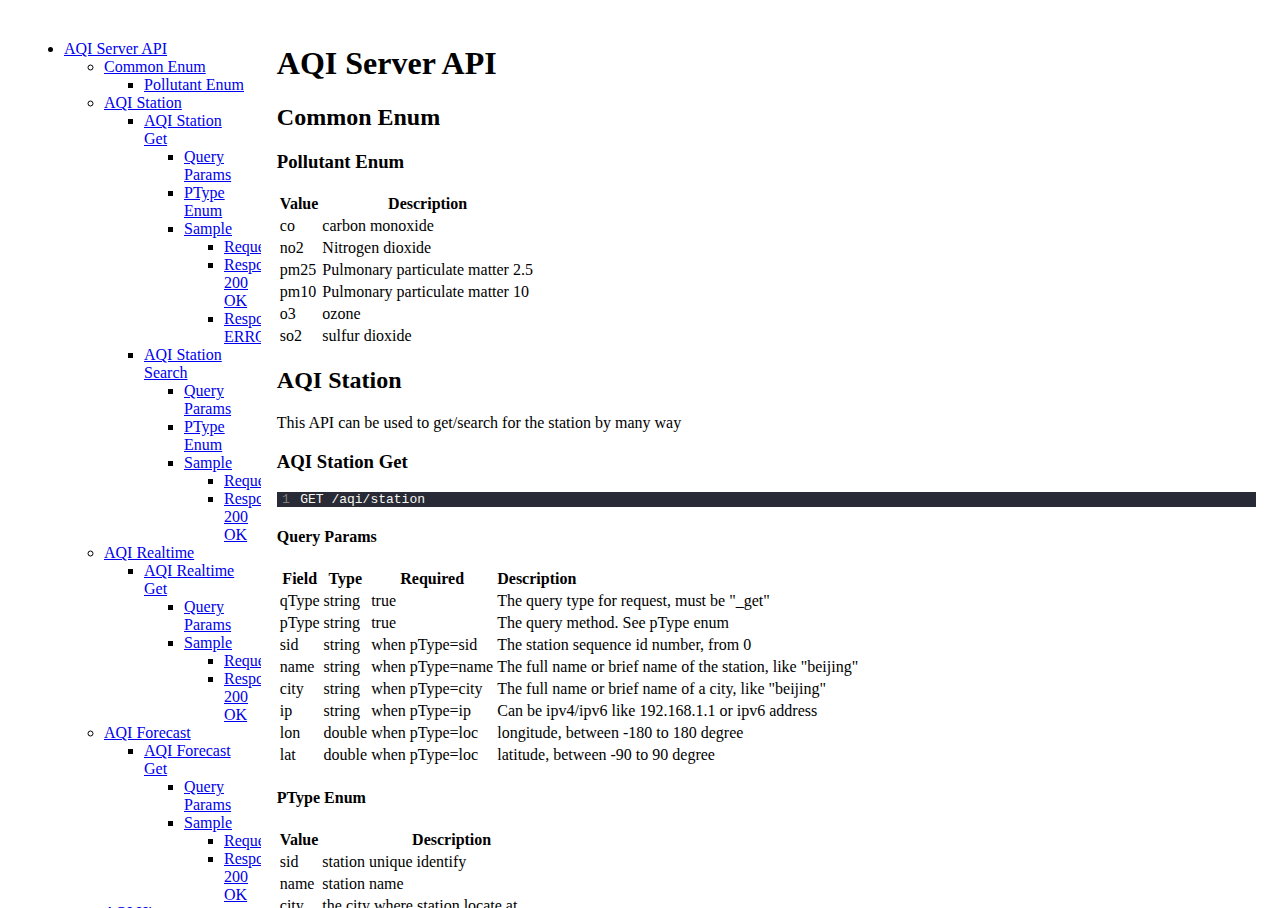
==== commit 1fc13b97: "change package" ====
--- a/assets/index.html
+++ b/assets/index.html
@@ -5,7 +5,7 @@
     <meta name="viewport" content="width=device-width, initial-scale=1.0">
     <meta http-equiv="X-UA-Compatible" content="ie=edge">
     <title>Document</title>
-    <link href="static/vue.css" rel="stylesheet">
+    <link href="/static/vue.css" rel="stylesheet">
 </head>
 <body>
 <div style="float: left;width:20%;height:100vh;box-sizing: border-box;padding: 16px;overflow: scroll">
@@ -184,8 +184,8 @@
 <h2 id="aqi-station">AQI Station</h2>
 <p>This API can be used to get/search for the station by many way</p>
 <h3 id="aqi-station-get">AQI Station Get</h3>
-<pre style="color:#f8f8f2;background-color:#282a36"><span style="margin-right:0.4em;padding:0 0.4em 0 0.4em;color:#7f7f7f">1</span>GET /aqi/station
-</pre><h4 id="query-params">Query Params</h4>
+<pre tabindex="0" style="color:#f8f8f2;background-color:#282a36;"><code><span style="display:flex;"><span style="white-space:pre;user-select:none;margin-right:0.4em;padding:0 0.4em 0 0.4em;color:#7f7f7f">1</span><span>GET /aqi/station
+</span></span></code></pre><h4 id="query-params">Query Params</h4>
 <table>
 <thead>
 <tr>
@@ -279,60 +279,60 @@
 </table>
 <h4 id="sample">Sample</h4>
 <h5 id="request">Request</h5>
-<pre style="color:#f8f8f2;background-color:#282a36"><span style="margin-right:0.4em;padding:0 0.4em 0 0.4em;color:#7f7f7f">1</span>GET http://aqiserver/api/v1/aqi/station?qType=_get&amp;pType=sid&amp;sid=0
-</pre><h5 id="response-200-font-color2f5okfont">Response 200 <font color=#2f5>OK</font></h5>
-<pre style="color:#f8f8f2;background-color:#282a36"><span style="margin-right:0.4em;padding:0 0.4em 0 0.4em;color:#7f7f7f"> 1</span>{
-<span style="margin-right:0.4em;padding:0 0.4em 0 0.4em;color:#7f7f7f"> 2</span>  <span style="color:#ff79c6">&#34;status&#34;</span>: <span style="color:#f1fa8c">&#34;OK&#34;</span>,
-<span style="margin-right:0.4em;padding:0 0.4em 0 0.4em;color:#7f7f7f"> 3</span>  <span style="color:#ff79c6">&#34;code&#34;</span>: <span style="color:#bd93f9">200</span>,
-<span style="margin-right:0.4em;padding:0 0.4em 0 0.4em;color:#7f7f7f"> 4</span>  <span style="color:#ff79c6">&#34;body&#34;</span>: {
-<span style="margin-right:0.4em;padding:0 0.4em 0 0.4em;color:#7f7f7f"> 5</span>    <span style="color:#ff79c6">&#34;sid&#34;</span>: <span style="color:#f1fa8c">&#34;0&#34;</span>, // the station sequence id number
-<span style="margin-right:0.4em;padding:0 0.4em 0 0.4em;color:#7f7f7f"> 6</span>    <span style="color:#ff79c6">&#34;idx&#34;</span>: <span style="color:#bd93f9">0</span>, // the station sequence id number
-<span style="margin-right:0.4em;padding:0 0.4em 0 0.4em;color:#7f7f7f"> 7</span>    <span style="color:#ff79c6">&#34;name&#34;</span>: <span style="color:#f1fa8c">&#34;Barrie, Ontario, Canada&#34;</span>, // the station name
-<span style="margin-right:0.4em;padding:0 0.4em 0 0.4em;color:#7f7f7f"> 8</span>    <span style="color:#ff79c6">&#34;loc&#34;</span>: {  // the station location coordinate
-<span style="margin-right:0.4em;padding:0 0.4em 0 0.4em;color:#7f7f7f"> 9</span>      <span style="color:#ff79c6">&#34;lon&#34;</span>: <span style="color:#bd93f9">-79.702306</span>,
-<span style="margin-right:0.4em;padding:0 0.4em 0 0.4em;color:#7f7f7f">10</span>      <span style="color:#ff79c6">&#34;lat&#34;</span>: <span style="color:#bd93f9">44.382361</span>
-<span style="margin-right:0.4em;padding:0 0.4em 0 0.4em;color:#7f7f7f">11</span>    },
-<span style="margin-right:0.4em;padding:0 0.4em 0 0.4em;color:#7f7f7f">12</span>    <span style="color:#ff79c6">&#34;up_time&#34;</span>: <span style="color:#bd93f9">1641445200000</span>, // the station update timestamp in utc
-<span style="margin-right:0.4em;padding:0 0.4em 0 0.4em;color:#7f7f7f">13</span>    <span style="color:#ff79c6">&#34;tms&#34;</span>: <span style="color:#f1fa8c">&#34;2022-01-06T00:00:00-05:00&#34;</span>, // the station update time in rfc2822 format
-<span style="margin-right:0.4em;padding:0 0.4em 0 0.4em;color:#7f7f7f">14</span>    <span style="color:#ff79c6">&#34;tz&#34;</span>: <span style="color:#f1fa8c">&#34;-05:00&#34;</span>, // the station update timezone
-<span style="margin-right:0.4em;padding:0 0.4em 0 0.4em;color:#7f7f7f">15</span>    <span style="color:#ff79c6">&#34;city_name&#34;</span>: <span style="color:#f1fa8c">&#34;CA:Ontario/Barrie&#34;</span>, // the city where station belongs
-<span style="margin-right:0.4em;padding:0 0.4em 0 0.4em;color:#7f7f7f">16</span>    <span style="color:#ff79c6">&#34;his_range&#34;</span>: <span style="color:#f1fa8c">&#34;2014-01~2021-12&#34;</span>, 
-<span style="margin-right:0.4em;padding:0 0.4em 0 0.4em;color:#7f7f7f">17</span>    <span style="color:#ff79c6">&#34;sources&#34;</span>: [ // the station metadata
-<span style="margin-right:0.4em;padding:0 0.4em 0 0.4em;color:#7f7f7f">18</span>      {
-<span style="margin-right:0.4em;padding:0 0.4em 0 0.4em;color:#7f7f7f">19</span>        <span style="color:#ff79c6">&#34;name&#34;</span>: <span style="color:#f1fa8c">&#34;Citizen Weather Observer Program (CWOP/APRS)&#34;</span>,
-<span style="margin-right:0.4em;padding:0 0.4em 0 0.4em;color:#7f7f7f">20</span>        <span style="color:#ff79c6">&#34;url&#34;</span>: <span style="color:#f1fa8c">&#34;http://wxqa.com/&#34;</span>,
-<span style="margin-right:0.4em;padding:0 0.4em 0 0.4em;color:#7f7f7f">21</span>        <span style="color:#ff79c6">&#34;pols&#34;</span>: [
-<span style="margin-right:0.4em;padding:0 0.4em 0 0.4em;color:#7f7f7f">22</span>          <span style="color:#f1fa8c">&#34;weather&#34;</span>
-<span style="margin-right:0.4em;padding:0 0.4em 0 0.4em;color:#7f7f7f">23</span>        ]
-<span style="margin-right:0.4em;padding:0 0.4em 0 0.4em;color:#7f7f7f">24</span>      },
-<span style="margin-right:0.4em;padding:0 0.4em 0 0.4em;color:#7f7f7f">25</span>      {
-<span style="margin-right:0.4em;padding:0 0.4em 0 0.4em;color:#7f7f7f">26</span>        <span style="color:#ff79c6">&#34;logo&#34;</span>: <span style="color:#f1fa8c">&#34;Ontario-Ministry-of-the-Environment-and-Climate-Change.png&#34;</span>,
-<span style="margin-right:0.4em;padding:0 0.4em 0 0.4em;color:#7f7f7f">27</span>        <span style="color:#ff79c6">&#34;name&#34;</span>: <span style="color:#f1fa8c">&#34;Air Quality Ontario - the Ontario Ministry of the Environment and Climate Change&#34;</span>,
-<span style="margin-right:0.4em;padding:0 0.4em 0 0.4em;color:#7f7f7f">28</span>        <span style="color:#ff79c6">&#34;url&#34;</span>: <span style="color:#f1fa8c">&#34;http://www.airqualityontario.com/&#34;</span>
-<span style="margin-right:0.4em;padding:0 0.4em 0 0.4em;color:#7f7f7f">29</span>      }
-<span style="margin-right:0.4em;padding:0 0.4em 0 0.4em;color:#7f7f7f">30</span>    ]
-<span style="margin-right:0.4em;padding:0 0.4em 0 0.4em;color:#7f7f7f">31</span>  },
-<span style="margin-right:0.4em;padding:0 0.4em 0 0.4em;color:#7f7f7f">32</span>  <span style="color:#ff79c6">&#34;msg&#34;</span>: <span style="color:#f1fa8c">&#34;Success&#34;</span>,
-<span style="margin-right:0.4em;padding:0 0.4em 0 0.4em;color:#7f7f7f">33</span>  <span style="color:#ff79c6">&#34;time&#34;</span>: <span style="color:#bd93f9">1641448426986</span>
-<span style="margin-right:0.4em;padding:0 0.4em 0 0.4em;color:#7f7f7f">34</span>}
-</pre><h5 id="response-font-colorf22errorfont">Response <font color=#f22>ERROR</font></h5>
-<pre style="color:#f8f8f2;background-color:#282a36"><span style="margin-right:0.4em;padding:0 0.4em 0 0.4em;color:#7f7f7f"> 1</span>{
-<span style="margin-right:0.4em;padding:0 0.4em 0 0.4em;color:#7f7f7f"> 2</span>  <span style="color:#ff79c6">&#34;status&#34;</span>: <span style="color:#f1fa8c">&#34;Bad Request&#34;</span>,
-<span style="margin-right:0.4em;padding:0 0.4em 0 0.4em;color:#7f7f7f"> 3</span>  <span style="color:#ff79c6">&#34;code&#34;</span>: <span style="color:#bd93f9">400</span>,
-<span style="margin-right:0.4em;padding:0 0.4em 0 0.4em;color:#7f7f7f"> 4</span>  <span style="color:#ff79c6">&#34;body&#34;</span>: [
-<span style="margin-right:0.4em;padding:0 0.4em 0 0.4em;color:#7f7f7f"> 5</span>    {
-<span style="margin-right:0.4em;padding:0 0.4em 0 0.4em;color:#7f7f7f"> 6</span>      <span style="color:#ff79c6">&#34;FailedField&#34;</span>: <span style="color:#f1fa8c">&#34;StationGetRequest.Sid&#34;</span>,
-<span style="margin-right:0.4em;padding:0 0.4em 0 0.4em;color:#7f7f7f"> 7</span>      <span style="color:#ff79c6">&#34;Rule&#34;</span>: <span style="color:#f1fa8c">&#34;number&#34;</span>,
-<span style="margin-right:0.4em;padding:0 0.4em 0 0.4em;color:#7f7f7f"> 8</span>      <span style="color:#ff79c6">&#34;ErrValue&#34;</span>: <span style="color:#f1fa8c">&#34;-1&#34;</span>
-<span style="margin-right:0.4em;padding:0 0.4em 0 0.4em;color:#7f7f7f"> 9</span>    }
-<span style="margin-right:0.4em;padding:0 0.4em 0 0.4em;color:#7f7f7f">10</span>  ],
-<span style="margin-right:0.4em;padding:0 0.4em 0 0.4em;color:#7f7f7f">11</span>  <span style="color:#ff79c6">&#34;msg&#34;</span>: <span style="color:#f1fa8c">&#34;&#34;</span>,
-<span style="margin-right:0.4em;padding:0 0.4em 0 0.4em;color:#7f7f7f">12</span>  <span style="color:#ff79c6">&#34;time&#34;</span>: <span style="color:#bd93f9">1641360974723</span>
-<span style="margin-right:0.4em;padding:0 0.4em 0 0.4em;color:#7f7f7f">13</span>}
-<span style="margin-right:0.4em;padding:0 0.4em 0 0.4em;color:#7f7f7f">14</span>
-</pre><h3 id="aqi-station-search">AQI Station Search</h3>
-<pre style="color:#f8f8f2;background-color:#282a36"><span style="margin-right:0.4em;padding:0 0.4em 0 0.4em;color:#7f7f7f">1</span>GET /aqi/stations
-</pre><h4 id="query-params-1">Query Params</h4>
+<pre tabindex="0" style="color:#f8f8f2;background-color:#282a36;"><code><span style="display:flex;"><span style="white-space:pre;user-select:none;margin-right:0.4em;padding:0 0.4em 0 0.4em;color:#7f7f7f">1</span><span>GET http://aqiserver/api/v1/aqi/station?qType=_get&amp;pType=sid&amp;sid=0
+</span></span></code></pre><h5 id="response-200-font-color2f5okfont">Response 200 <font color=#2f5>OK</font></h5>
+<pre tabindex="0" style="color:#f8f8f2;background-color:#282a36;"><code><span style="display:flex;"><span style="white-space:pre;user-select:none;margin-right:0.4em;padding:0 0.4em 0 0.4em;color:#7f7f7f"> 1</span><span>{
+</span></span><span style="display:flex;"><span style="white-space:pre;user-select:none;margin-right:0.4em;padding:0 0.4em 0 0.4em;color:#7f7f7f"> 2</span><span>  <span style="color:#ff79c6">&#34;status&#34;</span>: <span style="color:#f1fa8c">&#34;OK&#34;</span>,
+</span></span><span style="display:flex;"><span style="white-space:pre;user-select:none;margin-right:0.4em;padding:0 0.4em 0 0.4em;color:#7f7f7f"> 3</span><span>  <span style="color:#ff79c6">&#34;code&#34;</span>: <span style="color:#bd93f9">200</span>,
+</span></span><span style="display:flex;"><span style="white-space:pre;user-select:none;margin-right:0.4em;padding:0 0.4em 0 0.4em;color:#7f7f7f"> 4</span><span>  <span style="color:#ff79c6">&#34;body&#34;</span>: {
+</span></span><span style="display:flex;"><span style="white-space:pre;user-select:none;margin-right:0.4em;padding:0 0.4em 0 0.4em;color:#7f7f7f"> 5</span><span>    <span style="color:#ff79c6">&#34;sid&#34;</span>: <span style="color:#f1fa8c">&#34;0&#34;</span>, <span style="color:#6272a4">// the station sequence id number
+</span></span></span><span style="display:flex;"><span style="white-space:pre;user-select:none;margin-right:0.4em;padding:0 0.4em 0 0.4em;color:#7f7f7f"> 6</span><span><span style="color:#6272a4"></span>    <span style="color:#ff79c6">&#34;idx&#34;</span>: <span style="color:#bd93f9">0</span>, <span style="color:#6272a4">// the station sequence id number
+</span></span></span><span style="display:flex;"><span style="white-space:pre;user-select:none;margin-right:0.4em;padding:0 0.4em 0 0.4em;color:#7f7f7f"> 7</span><span><span style="color:#6272a4"></span>    <span style="color:#ff79c6">&#34;name&#34;</span>: <span style="color:#f1fa8c">&#34;Barrie, Ontario, Canada&#34;</span>, <span style="color:#6272a4">// the station name
+</span></span></span><span style="display:flex;"><span style="white-space:pre;user-select:none;margin-right:0.4em;padding:0 0.4em 0 0.4em;color:#7f7f7f"> 8</span><span><span style="color:#6272a4"></span>    <span style="color:#ff79c6">&#34;loc&#34;</span>: {  <span style="color:#6272a4">// the station location coordinate
+</span></span></span><span style="display:flex;"><span style="white-space:pre;user-select:none;margin-right:0.4em;padding:0 0.4em 0 0.4em;color:#7f7f7f"> 9</span><span><span style="color:#6272a4"></span>      <span style="color:#ff79c6">&#34;lon&#34;</span>: <span style="color:#bd93f9">-79.702306</span>,
+</span></span><span style="display:flex;"><span style="white-space:pre;user-select:none;margin-right:0.4em;padding:0 0.4em 0 0.4em;color:#7f7f7f">10</span><span>      <span style="color:#ff79c6">&#34;lat&#34;</span>: <span style="color:#bd93f9">44.382361</span>
+</span></span><span style="display:flex;"><span style="white-space:pre;user-select:none;margin-right:0.4em;padding:0 0.4em 0 0.4em;color:#7f7f7f">11</span><span>    },
+</span></span><span style="display:flex;"><span style="white-space:pre;user-select:none;margin-right:0.4em;padding:0 0.4em 0 0.4em;color:#7f7f7f">12</span><span>    <span style="color:#ff79c6">&#34;up_time&#34;</span>: <span style="color:#bd93f9">1641445200000</span>, <span style="color:#6272a4">// the station update timestamp in utc
+</span></span></span><span style="display:flex;"><span style="white-space:pre;user-select:none;margin-right:0.4em;padding:0 0.4em 0 0.4em;color:#7f7f7f">13</span><span><span style="color:#6272a4"></span>    <span style="color:#ff79c6">&#34;tms&#34;</span>: <span style="color:#f1fa8c">&#34;2022-01-06T00:00:00-05:00&#34;</span>, <span style="color:#6272a4">// the station update time in rfc2822 format
+</span></span></span><span style="display:flex;"><span style="white-space:pre;user-select:none;margin-right:0.4em;padding:0 0.4em 0 0.4em;color:#7f7f7f">14</span><span><span style="color:#6272a4"></span>    <span style="color:#ff79c6">&#34;tz&#34;</span>: <span style="color:#f1fa8c">&#34;-05:00&#34;</span>, <span style="color:#6272a4">// the station update timezone
+</span></span></span><span style="display:flex;"><span style="white-space:pre;user-select:none;margin-right:0.4em;padding:0 0.4em 0 0.4em;color:#7f7f7f">15</span><span><span style="color:#6272a4"></span>    <span style="color:#ff79c6">&#34;city_name&#34;</span>: <span style="color:#f1fa8c">&#34;CA:Ontario/Barrie&#34;</span>, <span style="color:#6272a4">// the city where station belongs
+</span></span></span><span style="display:flex;"><span style="white-space:pre;user-select:none;margin-right:0.4em;padding:0 0.4em 0 0.4em;color:#7f7f7f">16</span><span><span style="color:#6272a4"></span>    <span style="color:#ff79c6">&#34;his_range&#34;</span>: <span style="color:#f1fa8c">&#34;2014-01~2021-12&#34;</span>, 
+</span></span><span style="display:flex;"><span style="white-space:pre;user-select:none;margin-right:0.4em;padding:0 0.4em 0 0.4em;color:#7f7f7f">17</span><span>    <span style="color:#ff79c6">&#34;sources&#34;</span>: [ <span style="color:#6272a4">// the station metadata
+</span></span></span><span style="display:flex;"><span style="white-space:pre;user-select:none;margin-right:0.4em;padding:0 0.4em 0 0.4em;color:#7f7f7f">18</span><span><span style="color:#6272a4"></span>      {
+</span></span><span style="display:flex;"><span style="white-space:pre;user-select:none;margin-right:0.4em;padding:0 0.4em 0 0.4em;color:#7f7f7f">19</span><span>        <span style="color:#ff79c6">&#34;name&#34;</span>: <span style="color:#f1fa8c">&#34;Citizen Weather Observer Program (CWOP/APRS)&#34;</span>,
+</span></span><span style="display:flex;"><span style="white-space:pre;user-select:none;margin-right:0.4em;padding:0 0.4em 0 0.4em;color:#7f7f7f">20</span><span>        <span style="color:#ff79c6">&#34;url&#34;</span>: <span style="color:#f1fa8c">&#34;http://wxqa.com/&#34;</span>,
+</span></span><span style="display:flex;"><span style="white-space:pre;user-select:none;margin-right:0.4em;padding:0 0.4em 0 0.4em;color:#7f7f7f">21</span><span>        <span style="color:#ff79c6">&#34;pols&#34;</span>: [
+</span></span><span style="display:flex;"><span style="white-space:pre;user-select:none;margin-right:0.4em;padding:0 0.4em 0 0.4em;color:#7f7f7f">22</span><span>          <span style="color:#f1fa8c">&#34;weather&#34;</span>
+</span></span><span style="display:flex;"><span style="white-space:pre;user-select:none;margin-right:0.4em;padding:0 0.4em 0 0.4em;color:#7f7f7f">23</span><span>        ]
+</span></span><span style="display:flex;"><span style="white-space:pre;user-select:none;margin-right:0.4em;padding:0 0.4em 0 0.4em;color:#7f7f7f">24</span><span>      },
+</span></span><span style="display:flex;"><span style="white-space:pre;user-select:none;margin-right:0.4em;padding:0 0.4em 0 0.4em;color:#7f7f7f">25</span><span>      {
+</span></span><span style="display:flex;"><span style="white-space:pre;user-select:none;margin-right:0.4em;padding:0 0.4em 0 0.4em;color:#7f7f7f">26</span><span>        <span style="color:#ff79c6">&#34;logo&#34;</span>: <span style="color:#f1fa8c">&#34;Ontario-Ministry-of-the-Environment-and-Climate-Change.png&#34;</span>,
+</span></span><span style="display:flex;"><span style="white-space:pre;user-select:none;margin-right:0.4em;padding:0 0.4em 0 0.4em;color:#7f7f7f">27</span><span>        <span style="color:#ff79c6">&#34;name&#34;</span>: <span style="color:#f1fa8c">&#34;Air Quality Ontario - the Ontario Ministry of the Environment and Climate Change&#34;</span>,
+</span></span><span style="display:flex;"><span style="white-space:pre;user-select:none;margin-right:0.4em;padding:0 0.4em 0 0.4em;color:#7f7f7f">28</span><span>        <span style="color:#ff79c6">&#34;url&#34;</span>: <span style="color:#f1fa8c">&#34;http://www.airqualityontario.com/&#34;</span>
+</span></span><span style="display:flex;"><span style="white-space:pre;user-select:none;margin-right:0.4em;padding:0 0.4em 0 0.4em;color:#7f7f7f">29</span><span>      }
+</span></span><span style="display:flex;"><span style="white-space:pre;user-select:none;margin-right:0.4em;padding:0 0.4em 0 0.4em;color:#7f7f7f">30</span><span>    ]
+</span></span><span style="display:flex;"><span style="white-space:pre;user-select:none;margin-right:0.4em;padding:0 0.4em 0 0.4em;color:#7f7f7f">31</span><span>  },
+</span></span><span style="display:flex;"><span style="white-space:pre;user-select:none;margin-right:0.4em;padding:0 0.4em 0 0.4em;color:#7f7f7f">32</span><span>  <span style="color:#ff79c6">&#34;msg&#34;</span>: <span style="color:#f1fa8c">&#34;Success&#34;</span>,
+</span></span><span style="display:flex;"><span style="white-space:pre;user-select:none;margin-right:0.4em;padding:0 0.4em 0 0.4em;color:#7f7f7f">33</span><span>  <span style="color:#ff79c6">&#34;time&#34;</span>: <span style="color:#bd93f9">1641448426986</span>
+</span></span><span style="display:flex;"><span style="white-space:pre;user-select:none;margin-right:0.4em;padding:0 0.4em 0 0.4em;color:#7f7f7f">34</span><span>}
+</span></span></code></pre><h5 id="response-font-colorf22errorfont">Response <font color=#f22>ERROR</font></h5>
+<pre tabindex="0" style="color:#f8f8f2;background-color:#282a36;"><code><span style="display:flex;"><span style="white-space:pre;user-select:none;margin-right:0.4em;padding:0 0.4em 0 0.4em;color:#7f7f7f"> 1</span><span>{
+</span></span><span style="display:flex;"><span style="white-space:pre;user-select:none;margin-right:0.4em;padding:0 0.4em 0 0.4em;color:#7f7f7f"> 2</span><span>  <span style="color:#ff79c6">&#34;status&#34;</span>: <span style="color:#f1fa8c">&#34;Bad Request&#34;</span>,
+</span></span><span style="display:flex;"><span style="white-space:pre;user-select:none;margin-right:0.4em;padding:0 0.4em 0 0.4em;color:#7f7f7f"> 3</span><span>  <span style="color:#ff79c6">&#34;code&#34;</span>: <span style="color:#bd93f9">400</span>,
+</span></span><span style="display:flex;"><span style="white-space:pre;user-select:none;margin-right:0.4em;padding:0 0.4em 0 0.4em;color:#7f7f7f"> 4</span><span>  <span style="color:#ff79c6">&#34;body&#34;</span>: [
+</span></span><span style="display:flex;"><span style="white-space:pre;user-select:none;margin-right:0.4em;padding:0 0.4em 0 0.4em;color:#7f7f7f"> 5</span><span>    {
+</span></span><span style="display:flex;"><span style="white-space:pre;user-select:none;margin-right:0.4em;padding:0 0.4em 0 0.4em;color:#7f7f7f"> 6</span><span>      <span style="color:#ff79c6">&#34;FailedField&#34;</span>: <span style="color:#f1fa8c">&#34;StationGetRequest.Sid&#34;</span>,
+</span></span><span style="display:flex;"><span style="white-space:pre;user-select:none;margin-right:0.4em;padding:0 0.4em 0 0.4em;color:#7f7f7f"> 7</span><span>      <span style="color:#ff79c6">&#34;Rule&#34;</span>: <span style="color:#f1fa8c">&#34;number&#34;</span>,
+</span></span><span style="display:flex;"><span style="white-space:pre;user-select:none;margin-right:0.4em;padding:0 0.4em 0 0.4em;color:#7f7f7f"> 8</span><span>      <span style="color:#ff79c6">&#34;ErrValue&#34;</span>: <span style="color:#f1fa8c">&#34;-1&#34;</span>
+</span></span><span style="display:flex;"><span style="white-space:pre;user-select:none;margin-right:0.4em;padding:0 0.4em 0 0.4em;color:#7f7f7f"> 9</span><span>    }
+</span></span><span style="display:flex;"><span style="white-space:pre;user-select:none;margin-right:0.4em;padding:0 0.4em 0 0.4em;color:#7f7f7f">10</span><span>  ],
+</span></span><span style="display:flex;"><span style="white-space:pre;user-select:none;margin-right:0.4em;padding:0 0.4em 0 0.4em;color:#7f7f7f">11</span><span>  <span style="color:#ff79c6">&#34;msg&#34;</span>: <span style="color:#f1fa8c">&#34;&#34;</span>,
+</span></span><span style="display:flex;"><span style="white-space:pre;user-select:none;margin-right:0.4em;padding:0 0.4em 0 0.4em;color:#7f7f7f">12</span><span>  <span style="color:#ff79c6">&#34;time&#34;</span>: <span style="color:#bd93f9">1641360974723</span>
+</span></span><span style="display:flex;"><span style="white-space:pre;user-select:none;margin-right:0.4em;padding:0 0.4em 0 0.4em;color:#7f7f7f">13</span><span>}
+</span></span><span style="display:flex;"><span style="white-space:pre;user-select:none;margin-right:0.4em;padding:0 0.4em 0 0.4em;color:#7f7f7f">14</span><span>
+</span></span></code></pre><h3 id="aqi-station-search">AQI Station Search</h3>
+<pre tabindex="0" style="color:#f8f8f2;background-color:#282a36;"><code><span style="display:flex;"><span style="white-space:pre;user-select:none;margin-right:0.4em;padding:0 0.4em 0 0.4em;color:#7f7f7f">1</span><span>GET /aqi/stations
+</span></span></code></pre><h4 id="query-params-1">Query Params</h4>
 <table>
 <thead>
 <tr>
@@ -434,47 +434,47 @@
 </table>
 <h4 id="sample-1">Sample</h4>
 <h5 id="request-1">Request</h5>
-<pre style="color:#f8f8f2;background-color:#282a36"><span style="margin-right:0.4em;padding:0 0.4em 0 0.4em;color:#7f7f7f">1</span>GET http://aqiserver/api/v1/aqi/stations?qType=_search&amp;pType=name&amp;size=1&amp;name=beijing
-</pre><h5 id="response-200-font-color2f5okfont-1">Response 200 <font color=#2f5>OK</font></h5>
-<pre style="color:#f8f8f2;background-color:#282a36"><span style="margin-right:0.4em;padding:0 0.4em 0 0.4em;color:#7f7f7f"> 1</span>{
-<span style="margin-right:0.4em;padding:0 0.4em 0 0.4em;color:#7f7f7f"> 2</span>  <span style="color:#ff79c6">&#34;status&#34;</span>: <span style="color:#f1fa8c">&#34;OK&#34;</span>,
-<span style="margin-right:0.4em;padding:0 0.4em 0 0.4em;color:#7f7f7f"> 3</span>  <span style="color:#ff79c6">&#34;code&#34;</span>: <span style="color:#bd93f9">200</span>,
-<span style="margin-right:0.4em;padding:0 0.4em 0 0.4em;color:#7f7f7f"> 4</span>  <span style="color:#ff79c6">&#34;body&#34;</span>: [
-<span style="margin-right:0.4em;padding:0 0.4em 0 0.4em;color:#7f7f7f"> 5</span>    {
-<span style="margin-right:0.4em;padding:0 0.4em 0 0.4em;color:#7f7f7f"> 6</span>      <span style="color:#ff79c6">&#34;sid&#34;</span>: <span style="color:#f1fa8c">&#34;1451&#34;</span>,
-<span style="margin-right:0.4em;padding:0 0.4em 0 0.4em;color:#7f7f7f"> 7</span>      <span style="color:#ff79c6">&#34;idx&#34;</span>: <span style="color:#bd93f9">1451</span>,
-<span style="margin-right:0.4em;padding:0 0.4em 0 0.4em;color:#7f7f7f"> 8</span>      <span style="color:#ff79c6">&#34;name&#34;</span>: <span style="color:#f1fa8c">&#34;Beijing (北京)&#34;</span>,
-<span style="margin-right:0.4em;padding:0 0.4em 0 0.4em;color:#7f7f7f"> 9</span>      <span style="color:#ff79c6">&#34;loc&#34;</span>: {
-<span style="margin-right:0.4em;padding:0 0.4em 0 0.4em;color:#7f7f7f">10</span>        <span style="color:#ff79c6">&#34;lon&#34;</span>: <span style="color:#bd93f9">116.468117</span>,
-<span style="margin-right:0.4em;padding:0 0.4em 0 0.4em;color:#7f7f7f">11</span>        <span style="color:#ff79c6">&#34;lat&#34;</span>: <span style="color:#bd93f9">39.954592</span>
-<span style="margin-right:0.4em;padding:0 0.4em 0 0.4em;color:#7f7f7f">12</span>      },
-<span style="margin-right:0.4em;padding:0 0.4em 0 0.4em;color:#7f7f7f">13</span>      <span style="color:#ff79c6">&#34;up_time&#34;</span>: <span style="color:#bd93f9">1641445200000</span>,
-<span style="margin-right:0.4em;padding:0 0.4em 0 0.4em;color:#7f7f7f">14</span>      <span style="color:#ff79c6">&#34;tms&#34;</span>: <span style="color:#f1fa8c">&#34;2022-01-06T13:00:00+08:00&#34;</span>,
-<span style="margin-right:0.4em;padding:0 0.4em 0 0.4em;color:#7f7f7f">15</span>      <span style="color:#ff79c6">&#34;tz&#34;</span>: <span style="color:#f1fa8c">&#34;+08:00&#34;</span>,
-<span style="margin-right:0.4em;padding:0 0.4em 0 0.4em;color:#7f7f7f">16</span>      <span style="color:#ff79c6">&#34;city_name&#34;</span>: <span style="color:#f1fa8c">&#34;Beijing&#34;</span>,
-<span style="margin-right:0.4em;padding:0 0.4em 0 0.4em;color:#7f7f7f">17</span>      <span style="color:#ff79c6">&#34;his_range&#34;</span>: <span style="color:#f1fa8c">&#34;2014-01~2021-12&#34;</span>,
-<span style="margin-right:0.4em;padding:0 0.4em 0 0.4em;color:#7f7f7f">18</span>      <span style="color:#ff79c6">&#34;sources&#34;</span>: [
-<span style="margin-right:0.4em;padding:0 0.4em 0 0.4em;color:#7f7f7f">19</span>        {
-<span style="margin-right:0.4em;padding:0 0.4em 0 0.4em;color:#7f7f7f">20</span>          <span style="color:#ff79c6">&#34;name&#34;</span>: <span style="color:#f1fa8c">&#34;Citizen Weather Observer Program (CWOP/APRS)&#34;</span>,
-<span style="margin-right:0.4em;padding:0 0.4em 0 0.4em;color:#7f7f7f">21</span>          <span style="color:#ff79c6">&#34;url&#34;</span>: <span style="color:#f1fa8c">&#34;http://wxqa.com/&#34;</span>,
-<span style="margin-right:0.4em;padding:0 0.4em 0 0.4em;color:#7f7f7f">22</span>          <span style="color:#ff79c6">&#34;pols&#34;</span>: [
-<span style="margin-right:0.4em;padding:0 0.4em 0 0.4em;color:#7f7f7f">23</span>            <span style="color:#f1fa8c">&#34;weather&#34;</span>
-<span style="margin-right:0.4em;padding:0 0.4em 0 0.4em;color:#7f7f7f">24</span>          ]
-<span style="margin-right:0.4em;padding:0 0.4em 0 0.4em;color:#7f7f7f">25</span>        },
-<span style="margin-right:0.4em;padding:0 0.4em 0 0.4em;color:#7f7f7f">26</span>        {
-<span style="margin-right:0.4em;padding:0 0.4em 0 0.4em;color:#7f7f7f">27</span>          <span style="color:#ff79c6">&#34;name&#34;</span>: <span style="color:#f1fa8c">&#34;Beijing Environmental Protection Monitoring Center (北京市环境保护监测中心)&#34;</span>,
-<span style="margin-right:0.4em;padding:0 0.4em 0 0.4em;color:#7f7f7f">28</span>          <span style="color:#ff79c6">&#34;url&#34;</span>: <span style="color:#f1fa8c">&#34;http://www.bjmemc.com.cn/&#34;</span>
-<span style="margin-right:0.4em;padding:0 0.4em 0 0.4em;color:#7f7f7f">29</span>        }
-<span style="margin-right:0.4em;padding:0 0.4em 0 0.4em;color:#7f7f7f">30</span>      ]
-<span style="margin-right:0.4em;padding:0 0.4em 0 0.4em;color:#7f7f7f">31</span>    }
-<span style="margin-right:0.4em;padding:0 0.4em 0 0.4em;color:#7f7f7f">32</span>  ],
-<span style="margin-right:0.4em;padding:0 0.4em 0 0.4em;color:#7f7f7f">33</span>  <span style="color:#ff79c6">&#34;msg&#34;</span>: <span style="color:#f1fa8c">&#34;Success&#34;</span>,
-<span style="margin-right:0.4em;padding:0 0.4em 0 0.4em;color:#7f7f7f">34</span>  <span style="color:#ff79c6">&#34;time&#34;</span>: <span style="color:#bd93f9">1641453247827</span>
-<span style="margin-right:0.4em;padding:0 0.4em 0 0.4em;color:#7f7f7f">35</span>}
-</pre><h2 id="aqi-realtime">AQI Realtime</h2>
+<pre tabindex="0" style="color:#f8f8f2;background-color:#282a36;"><code><span style="display:flex;"><span style="white-space:pre;user-select:none;margin-right:0.4em;padding:0 0.4em 0 0.4em;color:#7f7f7f">1</span><span>GET http://aqiserver/api/v1/aqi/stations?qType=_search&amp;pType=name&amp;size=1&amp;name=beijing
+</span></span></code></pre><h5 id="response-200-font-color2f5okfont-1">Response 200 <font color=#2f5>OK</font></h5>
+<pre tabindex="0" style="color:#f8f8f2;background-color:#282a36;"><code><span style="display:flex;"><span style="white-space:pre;user-select:none;margin-right:0.4em;padding:0 0.4em 0 0.4em;color:#7f7f7f"> 1</span><span>{
+</span></span><span style="display:flex;"><span style="white-space:pre;user-select:none;margin-right:0.4em;padding:0 0.4em 0 0.4em;color:#7f7f7f"> 2</span><span>  <span style="color:#ff79c6">&#34;status&#34;</span>: <span style="color:#f1fa8c">&#34;OK&#34;</span>,
+</span></span><span style="display:flex;"><span style="white-space:pre;user-select:none;margin-right:0.4em;padding:0 0.4em 0 0.4em;color:#7f7f7f"> 3</span><span>  <span style="color:#ff79c6">&#34;code&#34;</span>: <span style="color:#bd93f9">200</span>,
+</span></span><span style="display:flex;"><span style="white-space:pre;user-select:none;margin-right:0.4em;padding:0 0.4em 0 0.4em;color:#7f7f7f"> 4</span><span>  <span style="color:#ff79c6">&#34;body&#34;</span>: [
+</span></span><span style="display:flex;"><span style="white-space:pre;user-select:none;margin-right:0.4em;padding:0 0.4em 0 0.4em;color:#7f7f7f"> 5</span><span>    {
+</span></span><span style="display:flex;"><span style="white-space:pre;user-select:none;margin-right:0.4em;padding:0 0.4em 0 0.4em;color:#7f7f7f"> 6</span><span>      <span style="color:#ff79c6">&#34;sid&#34;</span>: <span style="color:#f1fa8c">&#34;1451&#34;</span>,
+</span></span><span style="display:flex;"><span style="white-space:pre;user-select:none;margin-right:0.4em;padding:0 0.4em 0 0.4em;color:#7f7f7f"> 7</span><span>      <span style="color:#ff79c6">&#34;idx&#34;</span>: <span style="color:#bd93f9">1451</span>,
+</span></span><span style="display:flex;"><span style="white-space:pre;user-select:none;margin-right:0.4em;padding:0 0.4em 0 0.4em;color:#7f7f7f"> 8</span><span>      <span style="color:#ff79c6">&#34;name&#34;</span>: <span style="color:#f1fa8c">&#34;Beijing (北京)&#34;</span>,
+</span></span><span style="display:flex;"><span style="white-space:pre;user-select:none;margin-right:0.4em;padding:0 0.4em 0 0.4em;color:#7f7f7f"> 9</span><span>      <span style="color:#ff79c6">&#34;loc&#34;</span>: {
+</span></span><span style="display:flex;"><span style="white-space:pre;user-select:none;margin-right:0.4em;padding:0 0.4em 0 0.4em;color:#7f7f7f">10</span><span>        <span style="color:#ff79c6">&#34;lon&#34;</span>: <span style="color:#bd93f9">116.468117</span>,
+</span></span><span style="display:flex;"><span style="white-space:pre;user-select:none;margin-right:0.4em;padding:0 0.4em 0 0.4em;color:#7f7f7f">11</span><span>        <span style="color:#ff79c6">&#34;lat&#34;</span>: <span style="color:#bd93f9">39.954592</span>
+</span></span><span style="display:flex;"><span style="white-space:pre;user-select:none;margin-right:0.4em;padding:0 0.4em 0 0.4em;color:#7f7f7f">12</span><span>      },
+</span></span><span style="display:flex;"><span style="white-space:pre;user-select:none;margin-right:0.4em;padding:0 0.4em 0 0.4em;color:#7f7f7f">13</span><span>      <span style="color:#ff79c6">&#34;up_time&#34;</span>: <span style="color:#bd93f9">1641445200000</span>,
+</span></span><span style="display:flex;"><span style="white-space:pre;user-select:none;margin-right:0.4em;padding:0 0.4em 0 0.4em;color:#7f7f7f">14</span><span>      <span style="color:#ff79c6">&#34;tms&#34;</span>: <span style="color:#f1fa8c">&#34;2022-01-06T13:00:00+08:00&#34;</span>,
+</span></span><span style="display:flex;"><span style="white-space:pre;user-select:none;margin-right:0.4em;padding:0 0.4em 0 0.4em;color:#7f7f7f">15</span><span>      <span style="color:#ff79c6">&#34;tz&#34;</span>: <span style="color:#f1fa8c">&#34;+08:00&#34;</span>,
+</span></span><span style="display:flex;"><span style="white-space:pre;user-select:none;margin-right:0.4em;padding:0 0.4em 0 0.4em;color:#7f7f7f">16</span><span>      <span style="color:#ff79c6">&#34;city_name&#34;</span>: <span style="color:#f1fa8c">&#34;Beijing&#34;</span>,
+</span></span><span style="display:flex;"><span style="white-space:pre;user-select:none;margin-right:0.4em;padding:0 0.4em 0 0.4em;color:#7f7f7f">17</span><span>      <span style="color:#ff79c6">&#34;his_range&#34;</span>: <span style="color:#f1fa8c">&#34;2014-01~2021-12&#34;</span>,
+</span></span><span style="display:flex;"><span style="white-space:pre;user-select:none;margin-right:0.4em;padding:0 0.4em 0 0.4em;color:#7f7f7f">18</span><span>      <span style="color:#ff79c6">&#34;sources&#34;</span>: [
+</span></span><span style="display:flex;"><span style="white-space:pre;user-select:none;margin-right:0.4em;padding:0 0.4em 0 0.4em;color:#7f7f7f">19</span><span>        {
+</span></span><span style="display:flex;"><span style="white-space:pre;user-select:none;margin-right:0.4em;padding:0 0.4em 0 0.4em;color:#7f7f7f">20</span><span>          <span style="color:#ff79c6">&#34;name&#34;</span>: <span style="color:#f1fa8c">&#34;Citizen Weather Observer Program (CWOP/APRS)&#34;</span>,
+</span></span><span style="display:flex;"><span style="white-space:pre;user-select:none;margin-right:0.4em;padding:0 0.4em 0 0.4em;color:#7f7f7f">21</span><span>          <span style="color:#ff79c6">&#34;url&#34;</span>: <span style="color:#f1fa8c">&#34;http://wxqa.com/&#34;</span>,
+</span></span><span style="display:flex;"><span style="white-space:pre;user-select:none;margin-right:0.4em;padding:0 0.4em 0 0.4em;color:#7f7f7f">22</span><span>          <span style="color:#ff79c6">&#34;pols&#34;</span>: [
+</span></span><span style="display:flex;"><span style="white-space:pre;user-select:none;margin-right:0.4em;padding:0 0.4em 0 0.4em;color:#7f7f7f">23</span><span>            <span style="color:#f1fa8c">&#34;weather&#34;</span>
+</span></span><span style="display:flex;"><span style="white-space:pre;user-select:none;margin-right:0.4em;padding:0 0.4em 0 0.4em;color:#7f7f7f">24</span><span>          ]
+</span></span><span style="display:flex;"><span style="white-space:pre;user-select:none;margin-right:0.4em;padding:0 0.4em 0 0.4em;color:#7f7f7f">25</span><span>        },
+</span></span><span style="display:flex;"><span style="white-space:pre;user-select:none;margin-right:0.4em;padding:0 0.4em 0 0.4em;color:#7f7f7f">26</span><span>        {
+</span></span><span style="display:flex;"><span style="white-space:pre;user-select:none;margin-right:0.4em;padding:0 0.4em 0 0.4em;color:#7f7f7f">27</span><span>          <span style="color:#ff79c6">&#34;name&#34;</span>: <span style="color:#f1fa8c">&#34;Beijing Environmental Protection Monitoring Center (北京市环境保护监测中心)&#34;</span>,
+</span></span><span style="display:flex;"><span style="white-space:pre;user-select:none;margin-right:0.4em;padding:0 0.4em 0 0.4em;color:#7f7f7f">28</span><span>          <span style="color:#ff79c6">&#34;url&#34;</span>: <span style="color:#f1fa8c">&#34;http://www.bjmemc.com.cn/&#34;</span>
+</span></span><span style="display:flex;"><span style="white-space:pre;user-select:none;margin-right:0.4em;padding:0 0.4em 0 0.4em;color:#7f7f7f">29</span><span>        }
+</span></span><span style="display:flex;"><span style="white-space:pre;user-select:none;margin-right:0.4em;padding:0 0.4em 0 0.4em;color:#7f7f7f">30</span><span>      ]
+</span></span><span style="display:flex;"><span style="white-space:pre;user-select:none;margin-right:0.4em;padding:0 0.4em 0 0.4em;color:#7f7f7f">31</span><span>    }
+</span></span><span style="display:flex;"><span style="white-space:pre;user-select:none;margin-right:0.4em;padding:0 0.4em 0 0.4em;color:#7f7f7f">32</span><span>  ],
+</span></span><span style="display:flex;"><span style="white-space:pre;user-select:none;margin-right:0.4em;padding:0 0.4em 0 0.4em;color:#7f7f7f">33</span><span>  <span style="color:#ff79c6">&#34;msg&#34;</span>: <span style="color:#f1fa8c">&#34;Success&#34;</span>,
+</span></span><span style="display:flex;"><span style="white-space:pre;user-select:none;margin-right:0.4em;padding:0 0.4em 0 0.4em;color:#7f7f7f">34</span><span>  <span style="color:#ff79c6">&#34;time&#34;</span>: <span style="color:#bd93f9">1641453247827</span>
+</span></span><span style="display:flex;"><span style="white-space:pre;user-select:none;margin-right:0.4em;padding:0 0.4em 0 0.4em;color:#7f7f7f">35</span><span>}
+</span></span></code></pre><h2 id="aqi-realtime">AQI Realtime</h2>
 <h3 id="aqi-realtime-get">AQI Realtime Get</h3>
-<pre style="color:#f8f8f2;background-color:#282a36"><span style="margin-right:0.4em;padding:0 0.4em 0 0.4em;color:#7f7f7f">1</span>GET /aqi/realtime
-</pre><h4 id="query-params-2">Query Params</h4>
+<pre tabindex="0" style="color:#f8f8f2;background-color:#282a36;"><code><span style="display:flex;"><span style="white-space:pre;user-select:none;margin-right:0.4em;padding:0 0.4em 0 0.4em;color:#7f7f7f">1</span><span>GET /aqi/realtime
+</span></span></code></pre><h4 id="query-params-2">Query Params</h4>
 <table>
 <thead>
 <tr>
@@ -513,49 +513,49 @@
 </table>
 <h4 id="sample-2">Sample</h4>
 <h5 id="request-2">Request</h5>
-<pre style="color:#f8f8f2;background-color:#282a36"><span style="margin-right:0.4em;padding:0 0.4em 0 0.4em;color:#7f7f7f">1</span>GET http://aqiserver/api/v1/aqi/realtime?qType=_get&amp;pType=all&amp;sid=0
-</pre><h5 id="response-200-font-color2f5okfont-2">Response 200 <font color=#2f5>OK</font></h5>
-<pre style="color:#f8f8f2;background-color:#282a36"><span style="margin-right:0.4em;padding:0 0.4em 0 0.4em;color:#7f7f7f"> 1</span>{
-<span style="margin-right:0.4em;padding:0 0.4em 0 0.4em;color:#7f7f7f"> 2</span>  <span style="color:#ff79c6">&#34;status&#34;</span>: <span style="color:#f1fa8c">&#34;OK&#34;</span>,
-<span style="margin-right:0.4em;padding:0 0.4em 0 0.4em;color:#7f7f7f"> 3</span>  <span style="color:#ff79c6">&#34;code&#34;</span>: <span style="color:#bd93f9">200</span>,
-<span style="margin-right:0.4em;padding:0 0.4em 0 0.4em;color:#7f7f7f"> 4</span>  <span style="color:#ff79c6">&#34;body&#34;</span>: {
-<span style="margin-right:0.4em;padding:0 0.4em 0 0.4em;color:#7f7f7f"> 5</span>    <span style="color:#ff79c6">&#34;idx&#34;</span>: <span style="color:#bd93f9">0</span>,
-<span style="margin-right:0.4em;padding:0 0.4em 0 0.4em;color:#7f7f7f"> 6</span>    <span style="color:#ff79c6">&#34;sid&#34;</span>: <span style="color:#f1fa8c">&#34;0&#34;</span>,
-<span style="margin-right:0.4em;padding:0 0.4em 0 0.4em;color:#7f7f7f"> 7</span>    <span style="color:#ff79c6">&#34;name&#34;</span>: <span style="color:#f1fa8c">&#34;Barrie, Ontario, Canada&#34;</span>,
-<span style="margin-right:0.4em;padding:0 0.4em 0 0.4em;color:#7f7f7f"> 8</span>    <span style="color:#ff79c6">&#34;loc&#34;</span>: {
-<span style="margin-right:0.4em;padding:0 0.4em 0 0.4em;color:#7f7f7f"> 9</span>      <span style="color:#ff79c6">&#34;lon&#34;</span>: <span style="color:#bd93f9">-79.702306</span>,
-<span style="margin-right:0.4em;padding:0 0.4em 0 0.4em;color:#7f7f7f">10</span>      <span style="color:#ff79c6">&#34;lat&#34;</span>: <span style="color:#bd93f9">44.382361</span>
-<span style="margin-right:0.4em;padding:0 0.4em 0 0.4em;color:#7f7f7f">11</span>    },
-<span style="margin-right:0.4em;padding:0 0.4em 0 0.4em;color:#7f7f7f">12</span>    <span style="color:#ff79c6">&#34;city_name&#34;</span>: <span style="color:#f1fa8c">&#34;CA:Ontario/Barrie&#34;</span>,
-<span style="margin-right:0.4em;padding:0 0.4em 0 0.4em;color:#7f7f7f">13</span>    <span style="color:#ff79c6">&#34;realtime&#34;</span>: [
-<span style="margin-right:0.4em;padding:0 0.4em 0 0.4em;color:#7f7f7f">14</span>      {
-<span style="margin-right:0.4em;padding:0 0.4em 0 0.4em;color:#7f7f7f">15</span>        <span style="color:#ff79c6">&#34;pol&#34;</span>: <span style="color:#f1fa8c">&#34;o3&#34;</span>, // pollutant type
-<span style="margin-right:0.4em;padding:0 0.4em 0 0.4em;color:#7f7f7f">16</span>        <span style="color:#ff79c6">&#34;data&#34;</span>: <span style="color:#bd93f9">17.6</span> // value
-<span style="margin-right:0.4em;padding:0 0.4em 0 0.4em;color:#7f7f7f">17</span>      },
-<span style="margin-right:0.4em;padding:0 0.4em 0 0.4em;color:#7f7f7f">18</span>      {
-<span style="margin-right:0.4em;padding:0 0.4em 0 0.4em;color:#7f7f7f">19</span>        <span style="color:#ff79c6">&#34;pol&#34;</span>: <span style="color:#f1fa8c">&#34;no2&#34;</span>,
-<span style="margin-right:0.4em;padding:0 0.4em 0 0.4em;color:#7f7f7f">20</span>        <span style="color:#ff79c6">&#34;data&#34;</span>: <span style="color:#bd93f9">3.4</span>
-<span style="margin-right:0.4em;padding:0 0.4em 0 0.4em;color:#7f7f7f">21</span>      },
-<span style="margin-right:0.4em;padding:0 0.4em 0 0.4em;color:#7f7f7f">22</span>      {
-<span style="margin-right:0.4em;padding:0 0.4em 0 0.4em;color:#7f7f7f">23</span>        <span style="color:#ff79c6">&#34;pol&#34;</span>: <span style="color:#f1fa8c">&#34;pm25&#34;</span>,
-<span style="margin-right:0.4em;padding:0 0.4em 0 0.4em;color:#7f7f7f">24</span>        <span style="color:#ff79c6">&#34;data&#34;</span>: <span style="color:#bd93f9">25</span>
-<span style="margin-right:0.4em;padding:0 0.4em 0 0.4em;color:#7f7f7f">25</span>      },
-<span style="margin-right:0.4em;padding:0 0.4em 0 0.4em;color:#7f7f7f">26</span>      {
-<span style="margin-right:0.4em;padding:0 0.4em 0 0.4em;color:#7f7f7f">27</span>        <span style="color:#ff79c6">&#34;pol&#34;</span>: <span style="color:#f1fa8c">&#34;so2&#34;</span>,
-<span style="margin-right:0.4em;padding:0 0.4em 0 0.4em;color:#7f7f7f">28</span>        <span style="color:#ff79c6">&#34;data&#34;</span>: <span style="color:#bd93f9">0.2</span>
-<span style="margin-right:0.4em;padding:0 0.4em 0 0.4em;color:#7f7f7f">29</span>      }
-<span style="margin-right:0.4em;padding:0 0.4em 0 0.4em;color:#7f7f7f">30</span>    ],
-<span style="margin-right:0.4em;padding:0 0.4em 0 0.4em;color:#7f7f7f">31</span>    <span style="color:#ff79c6">&#34;tz&#34;</span>: <span style="color:#f1fa8c">&#34;-05:00&#34;</span>,
-<span style="margin-right:0.4em;padding:0 0.4em 0 0.4em;color:#7f7f7f">32</span>    <span style="color:#ff79c6">&#34;tm&#34;</span>: <span style="color:#bd93f9">1641445200000</span>, //  pollutant value last update timestamp in utc
-<span style="margin-right:0.4em;padding:0 0.4em 0 0.4em;color:#7f7f7f">33</span>    <span style="color:#ff79c6">&#34;tms&#34;</span>: <span style="color:#f1fa8c">&#34;2022-01-06T00:00:00-05:00&#34;</span> // last update time in rfc<span style="color:#bd93f9">2822</span> format
-<span style="margin-right:0.4em;padding:0 0.4em 0 0.4em;color:#7f7f7f">34</span>  },
-<span style="margin-right:0.4em;padding:0 0.4em 0 0.4em;color:#7f7f7f">35</span>  <span style="color:#ff79c6">&#34;msg&#34;</span>: <span style="color:#f1fa8c">&#34;Success&#34;</span>,
-<span style="margin-right:0.4em;padding:0 0.4em 0 0.4em;color:#7f7f7f">36</span>  <span style="color:#ff79c6">&#34;time&#34;</span>: <span style="color:#bd93f9">1641455505471</span>
-<span style="margin-right:0.4em;padding:0 0.4em 0 0.4em;color:#7f7f7f">37</span>}
-</pre><h2 id="aqi-forecast">AQI Forecast</h2>
+<pre tabindex="0" style="color:#f8f8f2;background-color:#282a36;"><code><span style="display:flex;"><span style="white-space:pre;user-select:none;margin-right:0.4em;padding:0 0.4em 0 0.4em;color:#7f7f7f">1</span><span>GET http://aqiserver/api/v1/aqi/realtime?qType=_get&amp;pType=all&amp;sid=0
+</span></span></code></pre><h5 id="response-200-font-color2f5okfont-2">Response 200 <font color=#2f5>OK</font></h5>
+<pre tabindex="0" style="color:#f8f8f2;background-color:#282a36;"><code><span style="display:flex;"><span style="white-space:pre;user-select:none;margin-right:0.4em;padding:0 0.4em 0 0.4em;color:#7f7f7f"> 1</span><span>{
+</span></span><span style="display:flex;"><span style="white-space:pre;user-select:none;margin-right:0.4em;padding:0 0.4em 0 0.4em;color:#7f7f7f"> 2</span><span>  <span style="color:#ff79c6">&#34;status&#34;</span>: <span style="color:#f1fa8c">&#34;OK&#34;</span>,
+</span></span><span style="display:flex;"><span style="white-space:pre;user-select:none;margin-right:0.4em;padding:0 0.4em 0 0.4em;color:#7f7f7f"> 3</span><span>  <span style="color:#ff79c6">&#34;code&#34;</span>: <span style="color:#bd93f9">200</span>,
+</span></span><span style="display:flex;"><span style="white-space:pre;user-select:none;margin-right:0.4em;padding:0 0.4em 0 0.4em;color:#7f7f7f"> 4</span><span>  <span style="color:#ff79c6">&#34;body&#34;</span>: {
+</span></span><span style="display:flex;"><span style="white-space:pre;user-select:none;margin-right:0.4em;padding:0 0.4em 0 0.4em;color:#7f7f7f"> 5</span><span>    <span style="color:#ff79c6">&#34;idx&#34;</span>: <span style="color:#bd93f9">0</span>,
+</span></span><span style="display:flex;"><span style="white-space:pre;user-select:none;margin-right:0.4em;padding:0 0.4em 0 0.4em;color:#7f7f7f"> 6</span><span>    <span style="color:#ff79c6">&#34;sid&#34;</span>: <span style="color:#f1fa8c">&#34;0&#34;</span>,
+</span></span><span style="display:flex;"><span style="white-space:pre;user-select:none;margin-right:0.4em;padding:0 0.4em 0 0.4em;color:#7f7f7f"> 7</span><span>    <span style="color:#ff79c6">&#34;name&#34;</span>: <span style="color:#f1fa8c">&#34;Barrie, Ontario, Canada&#34;</span>,
+</span></span><span style="display:flex;"><span style="white-space:pre;user-select:none;margin-right:0.4em;padding:0 0.4em 0 0.4em;color:#7f7f7f"> 8</span><span>    <span style="color:#ff79c6">&#34;loc&#34;</span>: {
+</span></span><span style="display:flex;"><span style="white-space:pre;user-select:none;margin-right:0.4em;padding:0 0.4em 0 0.4em;color:#7f7f7f"> 9</span><span>      <span style="color:#ff79c6">&#34;lon&#34;</span>: <span style="color:#bd93f9">-79.702306</span>,
+</span></span><span style="display:flex;"><span style="white-space:pre;user-select:none;margin-right:0.4em;padding:0 0.4em 0 0.4em;color:#7f7f7f">10</span><span>      <span style="color:#ff79c6">&#34;lat&#34;</span>: <span style="color:#bd93f9">44.382361</span>
+</span></span><span style="display:flex;"><span style="white-space:pre;user-select:none;margin-right:0.4em;padding:0 0.4em 0 0.4em;color:#7f7f7f">11</span><span>    },
+</span></span><span style="display:flex;"><span style="white-space:pre;user-select:none;margin-right:0.4em;padding:0 0.4em 0 0.4em;color:#7f7f7f">12</span><span>    <span style="color:#ff79c6">&#34;city_name&#34;</span>: <span style="color:#f1fa8c">&#34;CA:Ontario/Barrie&#34;</span>,
+</span></span><span style="display:flex;"><span style="white-space:pre;user-select:none;margin-right:0.4em;padding:0 0.4em 0 0.4em;color:#7f7f7f">13</span><span>    <span style="color:#ff79c6">&#34;realtime&#34;</span>: [
+</span></span><span style="display:flex;"><span style="white-space:pre;user-select:none;margin-right:0.4em;padding:0 0.4em 0 0.4em;color:#7f7f7f">14</span><span>      {
+</span></span><span style="display:flex;"><span style="white-space:pre;user-select:none;margin-right:0.4em;padding:0 0.4em 0 0.4em;color:#7f7f7f">15</span><span>        <span style="color:#ff79c6">&#34;pol&#34;</span>: <span style="color:#f1fa8c">&#34;o3&#34;</span>, <span style="color:#6272a4">// pollutant type
+</span></span></span><span style="display:flex;"><span style="white-space:pre;user-select:none;margin-right:0.4em;padding:0 0.4em 0 0.4em;color:#7f7f7f">16</span><span><span style="color:#6272a4"></span>        <span style="color:#ff79c6">&#34;data&#34;</span>: <span style="color:#bd93f9">17.6</span> <span style="color:#6272a4">// value
+</span></span></span><span style="display:flex;"><span style="white-space:pre;user-select:none;margin-right:0.4em;padding:0 0.4em 0 0.4em;color:#7f7f7f">17</span><span><span style="color:#6272a4"></span>      },
+</span></span><span style="display:flex;"><span style="white-space:pre;user-select:none;margin-right:0.4em;padding:0 0.4em 0 0.4em;color:#7f7f7f">18</span><span>      {
+</span></span><span style="display:flex;"><span style="white-space:pre;user-select:none;margin-right:0.4em;padding:0 0.4em 0 0.4em;color:#7f7f7f">19</span><span>        <span style="color:#ff79c6">&#34;pol&#34;</span>: <span style="color:#f1fa8c">&#34;no2&#34;</span>,
+</span></span><span style="display:flex;"><span style="white-space:pre;user-select:none;margin-right:0.4em;padding:0 0.4em 0 0.4em;color:#7f7f7f">20</span><span>        <span style="color:#ff79c6">&#34;data&#34;</span>: <span style="color:#bd93f9">3.4</span>
+</span></span><span style="display:flex;"><span style="white-space:pre;user-select:none;margin-right:0.4em;padding:0 0.4em 0 0.4em;color:#7f7f7f">21</span><span>      },
+</span></span><span style="display:flex;"><span style="white-space:pre;user-select:none;margin-right:0.4em;padding:0 0.4em 0 0.4em;color:#7f7f7f">22</span><span>      {
+</span></span><span style="display:flex;"><span style="white-space:pre;user-select:none;margin-right:0.4em;padding:0 0.4em 0 0.4em;color:#7f7f7f">23</span><span>        <span style="color:#ff79c6">&#34;pol&#34;</span>: <span style="color:#f1fa8c">&#34;pm25&#34;</span>,
+</span></span><span style="display:flex;"><span style="white-space:pre;user-select:none;margin-right:0.4em;padding:0 0.4em 0 0.4em;color:#7f7f7f">24</span><span>        <span style="color:#ff79c6">&#34;data&#34;</span>: <span style="color:#bd93f9">25</span>
+</span></span><span style="display:flex;"><span style="white-space:pre;user-select:none;margin-right:0.4em;padding:0 0.4em 0 0.4em;color:#7f7f7f">25</span><span>      },
+</span></span><span style="display:flex;"><span style="white-space:pre;user-select:none;margin-right:0.4em;padding:0 0.4em 0 0.4em;color:#7f7f7f">26</span><span>      {
+</span></span><span style="display:flex;"><span style="white-space:pre;user-select:none;margin-right:0.4em;padding:0 0.4em 0 0.4em;color:#7f7f7f">27</span><span>        <span style="color:#ff79c6">&#34;pol&#34;</span>: <span style="color:#f1fa8c">&#34;so2&#34;</span>,
+</span></span><span style="display:flex;"><span style="white-space:pre;user-select:none;margin-right:0.4em;padding:0 0.4em 0 0.4em;color:#7f7f7f">28</span><span>        <span style="color:#ff79c6">&#34;data&#34;</span>: <span style="color:#bd93f9">0.2</span>
+</span></span><span style="display:flex;"><span style="white-space:pre;user-select:none;margin-right:0.4em;padding:0 0.4em 0 0.4em;color:#7f7f7f">29</span><span>      }
+</span></span><span style="display:flex;"><span style="white-space:pre;user-select:none;margin-right:0.4em;padding:0 0.4em 0 0.4em;color:#7f7f7f">30</span><span>    ],
+</span></span><span style="display:flex;"><span style="white-space:pre;user-select:none;margin-right:0.4em;padding:0 0.4em 0 0.4em;color:#7f7f7f">31</span><span>    <span style="color:#ff79c6">&#34;tz&#34;</span>: <span style="color:#f1fa8c">&#34;-05:00&#34;</span>,
+</span></span><span style="display:flex;"><span style="white-space:pre;user-select:none;margin-right:0.4em;padding:0 0.4em 0 0.4em;color:#7f7f7f">32</span><span>    <span style="color:#ff79c6">&#34;tm&#34;</span>: <span style="color:#bd93f9">1641445200000</span>, <span style="color:#6272a4">//  pollutant value last update timestamp in utc
+</span></span></span><span style="display:flex;"><span style="white-space:pre;user-select:none;margin-right:0.4em;padding:0 0.4em 0 0.4em;color:#7f7f7f">33</span><span><span style="color:#6272a4"></span>    <span style="color:#ff79c6">&#34;tms&#34;</span>: <span style="color:#f1fa8c">&#34;2022-01-06T00:00:00-05:00&#34;</span> <span style="color:#6272a4">// last update time in rfc2822 format
+</span></span></span><span style="display:flex;"><span style="white-space:pre;user-select:none;margin-right:0.4em;padding:0 0.4em 0 0.4em;color:#7f7f7f">34</span><span><span style="color:#6272a4"></span>  },
+</span></span><span style="display:flex;"><span style="white-space:pre;user-select:none;margin-right:0.4em;padding:0 0.4em 0 0.4em;color:#7f7f7f">35</span><span>  <span style="color:#ff79c6">&#34;msg&#34;</span>: <span style="color:#f1fa8c">&#34;Success&#34;</span>,
+</span></span><span style="display:flex;"><span style="white-space:pre;user-select:none;margin-right:0.4em;padding:0 0.4em 0 0.4em;color:#7f7f7f">36</span><span>  <span style="color:#ff79c6">&#34;time&#34;</span>: <span style="color:#bd93f9">1641455505471</span>
+</span></span><span style="display:flex;"><span style="white-space:pre;user-select:none;margin-right:0.4em;padding:0 0.4em 0 0.4em;color:#7f7f7f">37</span><span>}
+</span></span></code></pre><h2 id="aqi-forecast">AQI Forecast</h2>
 <h3 id="aqi-forecast-get">AQI Forecast Get</h3>
-<pre style="color:#f8f8f2;background-color:#282a36"><span style="margin-right:0.4em;padding:0 0.4em 0 0.4em;color:#7f7f7f">1</span>GET /aqi/forecast
-</pre><h4 id="query-params-3">Query Params</h4>
+<pre tabindex="0" style="color:#f8f8f2;background-color:#282a36;"><code><span style="display:flex;"><span style="white-space:pre;user-select:none;margin-right:0.4em;padding:0 0.4em 0 0.4em;color:#7f7f7f">1</span><span>GET /aqi/forecast
+</span></span></code></pre><h4 id="query-params-3">Query Params</h4>
 <table>
 <thead>
 <tr>
@@ -594,77 +594,77 @@
 </table>
 <h4 id="sample-3">Sample</h4>
 <h5 id="request-3">Request</h5>
-<pre style="color:#f8f8f2;background-color:#282a36"><span style="margin-right:0.4em;padding:0 0.4em 0 0.4em;color:#7f7f7f">1</span>GET http://aqiserver/api/v1/aqi/forecast?qType=_get&amp;pType=single&amp;sid=0&amp;pol=pm25
-</pre><h5 id="response-200-font-color2f5okfont-3">Response 200 <font color=#2f5>OK</font></h5>
-<pre style="color:#f8f8f2;background-color:#282a36"><span style="margin-right:0.4em;padding:0 0.4em 0 0.4em;color:#7f7f7f"> 1</span>{
-<span style="margin-right:0.4em;padding:0 0.4em 0 0.4em;color:#7f7f7f"> 2</span>  <span style="color:#ff79c6">&#34;status&#34;</span>: <span style="color:#f1fa8c">&#34;OK&#34;</span>,
-<span style="margin-right:0.4em;padding:0 0.4em 0 0.4em;color:#7f7f7f"> 3</span>  <span style="color:#ff79c6">&#34;code&#34;</span>: <span style="color:#bd93f9">200</span>,
-<span style="margin-right:0.4em;padding:0 0.4em 0 0.4em;color:#7f7f7f"> 4</span>  <span style="color:#ff79c6">&#34;body&#34;</span>: {
-<span style="margin-right:0.4em;padding:0 0.4em 0 0.4em;color:#7f7f7f"> 5</span>    <span style="color:#ff79c6">&#34;idx&#34;</span>: <span style="color:#bd93f9">0</span>,
-<span style="margin-right:0.4em;padding:0 0.4em 0 0.4em;color:#7f7f7f"> 6</span>    <span style="color:#ff79c6">&#34;sid&#34;</span>: <span style="color:#f1fa8c">&#34;0&#34;</span>,
-<span style="margin-right:0.4em;padding:0 0.4em 0 0.4em;color:#7f7f7f"> 7</span>    <span style="color:#ff79c6">&#34;name&#34;</span>: <span style="color:#f1fa8c">&#34;Barrie, Ontario, Canada&#34;</span>,
-<span style="margin-right:0.4em;padding:0 0.4em 0 0.4em;color:#7f7f7f"> 8</span>    <span style="color:#ff79c6">&#34;loc&#34;</span>: {
-<span style="margin-right:0.4em;padding:0 0.4em 0 0.4em;color:#7f7f7f"> 9</span>      <span style="color:#ff79c6">&#34;lon&#34;</span>: <span style="color:#bd93f9">-79.702306</span>,
-<span style="margin-right:0.4em;padding:0 0.4em 0 0.4em;color:#7f7f7f">10</span>      <span style="color:#ff79c6">&#34;lat&#34;</span>: <span style="color:#bd93f9">44.382361</span>
-<span style="margin-right:0.4em;padding:0 0.4em 0 0.4em;color:#7f7f7f">11</span>    },
-<span style="margin-right:0.4em;padding:0 0.4em 0 0.4em;color:#7f7f7f">12</span>    <span style="color:#ff79c6">&#34;city_name&#34;</span>: <span style="color:#f1fa8c">&#34;CA:Ontario/Barrie&#34;</span>,
-<span style="margin-right:0.4em;padding:0 0.4em 0 0.4em;color:#7f7f7f">13</span>    <span style="color:#ff79c6">&#34;forecast&#34;</span>: { // aqi forecast value mapped by pollutant
-<span style="margin-right:0.4em;padding:0 0.4em 0 0.4em;color:#7f7f7f">14</span>      <span style="color:#ff79c6">&#34;pm25&#34;</span>: [
-<span style="margin-right:0.4em;padding:0 0.4em 0 0.4em;color:#7f7f7f">15</span>        {
-<span style="margin-right:0.4em;padding:0 0.4em 0 0.4em;color:#7f7f7f">16</span>          <span style="color:#ff79c6">&#34;avg&#34;</span>: <span style="color:#bd93f9">35</span>, // average value
-<span style="margin-right:0.4em;padding:0 0.4em 0 0.4em;color:#7f7f7f">17</span>          <span style="color:#ff79c6">&#34;day&#34;</span>: <span style="color:#f1fa8c">&#34;2022-01-04&#34;</span>, // forecast day
-<span style="margin-right:0.4em;padding:0 0.4em 0 0.4em;color:#7f7f7f">18</span>          <span style="color:#ff79c6">&#34;max&#34;</span>: <span style="color:#bd93f9">40</span>, // maximum value
-<span style="margin-right:0.4em;padding:0 0.4em 0 0.4em;color:#7f7f7f">19</span>          <span style="color:#ff79c6">&#34;min&#34;</span>: <span style="color:#bd93f9">19</span> // minimum value
-<span style="margin-right:0.4em;padding:0 0.4em 0 0.4em;color:#7f7f7f">20</span>        },
-<span style="margin-right:0.4em;padding:0 0.4em 0 0.4em;color:#7f7f7f">21</span>        {
-<span style="margin-right:0.4em;padding:0 0.4em 0 0.4em;color:#7f7f7f">22</span>          <span style="color:#ff79c6">&#34;avg&#34;</span>: <span style="color:#bd93f9">19</span>,
-<span style="margin-right:0.4em;padding:0 0.4em 0 0.4em;color:#7f7f7f">23</span>          <span style="color:#ff79c6">&#34;day&#34;</span>: <span style="color:#f1fa8c">&#34;2022-01-05&#34;</span>,
-<span style="margin-right:0.4em;padding:0 0.4em 0 0.4em;color:#7f7f7f">24</span>          <span style="color:#ff79c6">&#34;max&#34;</span>: <span style="color:#bd93f9">45</span>,
-<span style="margin-right:0.4em;padding:0 0.4em 0 0.4em;color:#7f7f7f">25</span>          <span style="color:#ff79c6">&#34;min&#34;</span>: <span style="color:#bd93f9">3</span>
-<span style="margin-right:0.4em;padding:0 0.4em 0 0.4em;color:#7f7f7f">26</span>        },
-<span style="margin-right:0.4em;padding:0 0.4em 0 0.4em;color:#7f7f7f">27</span>        {
-<span style="margin-right:0.4em;padding:0 0.4em 0 0.4em;color:#7f7f7f">28</span>          <span style="color:#ff79c6">&#34;avg&#34;</span>: <span style="color:#bd93f9">3</span>,
-<span style="margin-right:0.4em;padding:0 0.4em 0 0.4em;color:#7f7f7f">29</span>          <span style="color:#ff79c6">&#34;day&#34;</span>: <span style="color:#f1fa8c">&#34;2022-01-06&#34;</span>,
-<span style="margin-right:0.4em;padding:0 0.4em 0 0.4em;color:#7f7f7f">30</span>          <span style="color:#ff79c6">&#34;max&#34;</span>: <span style="color:#bd93f9">3</span>,
-<span style="margin-right:0.4em;padding:0 0.4em 0 0.4em;color:#7f7f7f">31</span>          <span style="color:#ff79c6">&#34;min&#34;</span>: <span style="color:#bd93f9">3</span>
-<span style="margin-right:0.4em;padding:0 0.4em 0 0.4em;color:#7f7f7f">32</span>        },
-<span style="margin-right:0.4em;padding:0 0.4em 0 0.4em;color:#7f7f7f">33</span>        {
-<span style="margin-right:0.4em;padding:0 0.4em 0 0.4em;color:#7f7f7f">34</span>          <span style="color:#ff79c6">&#34;avg&#34;</span>: <span style="color:#bd93f9">3</span>,
-<span style="margin-right:0.4em;padding:0 0.4em 0 0.4em;color:#7f7f7f">35</span>          <span style="color:#ff79c6">&#34;day&#34;</span>: <span style="color:#f1fa8c">&#34;2022-01-07&#34;</span>,
-<span style="margin-right:0.4em;padding:0 0.4em 0 0.4em;color:#7f7f7f">36</span>          <span style="color:#ff79c6">&#34;max&#34;</span>: <span style="color:#bd93f9">3</span>,
-<span style="margin-right:0.4em;padding:0 0.4em 0 0.4em;color:#7f7f7f">37</span>          <span style="color:#ff79c6">&#34;min&#34;</span>: <span style="color:#bd93f9">3</span>
-<span style="margin-right:0.4em;padding:0 0.4em 0 0.4em;color:#7f7f7f">38</span>        },
-<span style="margin-right:0.4em;padding:0 0.4em 0 0.4em;color:#7f7f7f">39</span>        {
-<span style="margin-right:0.4em;padding:0 0.4em 0 0.4em;color:#7f7f7f">40</span>          <span style="color:#ff79c6">&#34;avg&#34;</span>: <span style="color:#bd93f9">12</span>,
-<span style="margin-right:0.4em;padding:0 0.4em 0 0.4em;color:#7f7f7f">41</span>          <span style="color:#ff79c6">&#34;day&#34;</span>: <span style="color:#f1fa8c">&#34;2022-01-08&#34;</span>,
-<span style="margin-right:0.4em;padding:0 0.4em 0 0.4em;color:#7f7f7f">42</span>          <span style="color:#ff79c6">&#34;max&#34;</span>: <span style="color:#bd93f9">33</span>,
-<span style="margin-right:0.4em;padding:0 0.4em 0 0.4em;color:#7f7f7f">43</span>          <span style="color:#ff79c6">&#34;min&#34;</span>: <span style="color:#bd93f9">4</span>
-<span style="margin-right:0.4em;padding:0 0.4em 0 0.4em;color:#7f7f7f">44</span>        },
-<span style="margin-right:0.4em;padding:0 0.4em 0 0.4em;color:#7f7f7f">45</span>        {
-<span style="margin-right:0.4em;padding:0 0.4em 0 0.4em;color:#7f7f7f">46</span>          <span style="color:#ff79c6">&#34;avg&#34;</span>: <span style="color:#bd93f9">9</span>,
-<span style="margin-right:0.4em;padding:0 0.4em 0 0.4em;color:#7f7f7f">47</span>          <span style="color:#ff79c6">&#34;day&#34;</span>: <span style="color:#f1fa8c">&#34;2022-01-09&#34;</span>,
-<span style="margin-right:0.4em;padding:0 0.4em 0 0.4em;color:#7f7f7f">48</span>          <span style="color:#ff79c6">&#34;max&#34;</span>: <span style="color:#bd93f9">17</span>,
-<span style="margin-right:0.4em;padding:0 0.4em 0 0.4em;color:#7f7f7f">49</span>          <span style="color:#ff79c6">&#34;min&#34;</span>: <span style="color:#bd93f9">3</span>
-<span style="margin-right:0.4em;padding:0 0.4em 0 0.4em;color:#7f7f7f">50</span>        },
-<span style="margin-right:0.4em;padding:0 0.4em 0 0.4em;color:#7f7f7f">51</span>        {
-<span style="margin-right:0.4em;padding:0 0.4em 0 0.4em;color:#7f7f7f">52</span>          <span style="color:#ff79c6">&#34;avg&#34;</span>: <span style="color:#bd93f9">3</span>,
-<span style="margin-right:0.4em;padding:0 0.4em 0 0.4em;color:#7f7f7f">53</span>          <span style="color:#ff79c6">&#34;day&#34;</span>: <span style="color:#f1fa8c">&#34;2022-01-10&#34;</span>,
-<span style="margin-right:0.4em;padding:0 0.4em 0 0.4em;color:#7f7f7f">54</span>          <span style="color:#ff79c6">&#34;max&#34;</span>: <span style="color:#bd93f9">3</span>,
-<span style="margin-right:0.4em;padding:0 0.4em 0 0.4em;color:#7f7f7f">55</span>          <span style="color:#ff79c6">&#34;min&#34;</span>: <span style="color:#bd93f9">3</span>
-<span style="margin-right:0.4em;padding:0 0.4em 0 0.4em;color:#7f7f7f">56</span>        }
-<span style="margin-right:0.4em;padding:0 0.4em 0 0.4em;color:#7f7f7f">57</span>      ]
-<span style="margin-right:0.4em;padding:0 0.4em 0 0.4em;color:#7f7f7f">58</span>    },
-<span style="margin-right:0.4em;padding:0 0.4em 0 0.4em;color:#7f7f7f">59</span>    <span style="color:#ff79c6">&#34;tz&#34;</span>: <span style="color:#f1fa8c">&#34;-05:00&#34;</span>,
-<span style="margin-right:0.4em;padding:0 0.4em 0 0.4em;color:#7f7f7f">60</span>    <span style="color:#ff79c6">&#34;tm&#34;</span>: <span style="color:#bd93f9">1641452400000</span>,
-<span style="margin-right:0.4em;padding:0 0.4em 0 0.4em;color:#7f7f7f">61</span>    <span style="color:#ff79c6">&#34;tms&#34;</span>: <span style="color:#f1fa8c">&#34;2022-01-06T02:00:00-05:00&#34;</span>
-<span style="margin-right:0.4em;padding:0 0.4em 0 0.4em;color:#7f7f7f">62</span>  },
-<span style="margin-right:0.4em;padding:0 0.4em 0 0.4em;color:#7f7f7f">63</span>  <span style="color:#ff79c6">&#34;msg&#34;</span>: <span style="color:#f1fa8c">&#34;Success&#34;</span>,
-<span style="margin-right:0.4em;padding:0 0.4em 0 0.4em;color:#7f7f7f">64</span>  <span style="color:#ff79c6">&#34;time&#34;</span>: <span style="color:#bd93f9">1641457408192</span>
-<span style="margin-right:0.4em;padding:0 0.4em 0 0.4em;color:#7f7f7f">65</span>}
-</pre><h2 id="aqi-history">AQI History</h2>
+<pre tabindex="0" style="color:#f8f8f2;background-color:#282a36;"><code><span style="display:flex;"><span style="white-space:pre;user-select:none;margin-right:0.4em;padding:0 0.4em 0 0.4em;color:#7f7f7f">1</span><span>GET http://aqiserver/api/v1/aqi/forecast?qType=_get&amp;pType=single&amp;sid=0&amp;pol=pm25
+</span></span></code></pre><h5 id="response-200-font-color2f5okfont-3">Response 200 <font color=#2f5>OK</font></h5>
+<pre tabindex="0" style="color:#f8f8f2;background-color:#282a36;"><code><span style="display:flex;"><span style="white-space:pre;user-select:none;margin-right:0.4em;padding:0 0.4em 0 0.4em;color:#7f7f7f"> 1</span><span>{
+</span></span><span style="display:flex;"><span style="white-space:pre;user-select:none;margin-right:0.4em;padding:0 0.4em 0 0.4em;color:#7f7f7f"> 2</span><span>  <span style="color:#ff79c6">&#34;status&#34;</span>: <span style="color:#f1fa8c">&#34;OK&#34;</span>,
+</span></span><span style="display:flex;"><span style="white-space:pre;user-select:none;margin-right:0.4em;padding:0 0.4em 0 0.4em;color:#7f7f7f"> 3</span><span>  <span style="color:#ff79c6">&#34;code&#34;</span>: <span style="color:#bd93f9">200</span>,
+</span></span><span style="display:flex;"><span style="white-space:pre;user-select:none;margin-right:0.4em;padding:0 0.4em 0 0.4em;color:#7f7f7f"> 4</span><span>  <span style="color:#ff79c6">&#34;body&#34;</span>: {
+</span></span><span style="display:flex;"><span style="white-space:pre;user-select:none;margin-right:0.4em;padding:0 0.4em 0 0.4em;color:#7f7f7f"> 5</span><span>    <span style="color:#ff79c6">&#34;idx&#34;</span>: <span style="color:#bd93f9">0</span>,
+</span></span><span style="display:flex;"><span style="white-space:pre;user-select:none;margin-right:0.4em;padding:0 0.4em 0 0.4em;color:#7f7f7f"> 6</span><span>    <span style="color:#ff79c6">&#34;sid&#34;</span>: <span style="color:#f1fa8c">&#34;0&#34;</span>,
+</span></span><span style="display:flex;"><span style="white-space:pre;user-select:none;margin-right:0.4em;padding:0 0.4em 0 0.4em;color:#7f7f7f"> 7</span><span>    <span style="color:#ff79c6">&#34;name&#34;</span>: <span style="color:#f1fa8c">&#34;Barrie, Ontario, Canada&#34;</span>,
+</span></span><span style="display:flex;"><span style="white-space:pre;user-select:none;margin-right:0.4em;padding:0 0.4em 0 0.4em;color:#7f7f7f"> 8</span><span>    <span style="color:#ff79c6">&#34;loc&#34;</span>: {
+</span></span><span style="display:flex;"><span style="white-space:pre;user-select:none;margin-right:0.4em;padding:0 0.4em 0 0.4em;color:#7f7f7f"> 9</span><span>      <span style="color:#ff79c6">&#34;lon&#34;</span>: <span style="color:#bd93f9">-79.702306</span>,
+</span></span><span style="display:flex;"><span style="white-space:pre;user-select:none;margin-right:0.4em;padding:0 0.4em 0 0.4em;color:#7f7f7f">10</span><span>      <span style="color:#ff79c6">&#34;lat&#34;</span>: <span style="color:#bd93f9">44.382361</span>
+</span></span><span style="display:flex;"><span style="white-space:pre;user-select:none;margin-right:0.4em;padding:0 0.4em 0 0.4em;color:#7f7f7f">11</span><span>    },
+</span></span><span style="display:flex;"><span style="white-space:pre;user-select:none;margin-right:0.4em;padding:0 0.4em 0 0.4em;color:#7f7f7f">12</span><span>    <span style="color:#ff79c6">&#34;city_name&#34;</span>: <span style="color:#f1fa8c">&#34;CA:Ontario/Barrie&#34;</span>,
+</span></span><span style="display:flex;"><span style="white-space:pre;user-select:none;margin-right:0.4em;padding:0 0.4em 0 0.4em;color:#7f7f7f">13</span><span>    <span style="color:#ff79c6">&#34;forecast&#34;</span>: { <span style="color:#6272a4">// aqi forecast value mapped by pollutant
+</span></span></span><span style="display:flex;"><span style="white-space:pre;user-select:none;margin-right:0.4em;padding:0 0.4em 0 0.4em;color:#7f7f7f">14</span><span><span style="color:#6272a4"></span>      <span style="color:#ff79c6">&#34;pm25&#34;</span>: [
+</span></span><span style="display:flex;"><span style="white-space:pre;user-select:none;margin-right:0.4em;padding:0 0.4em 0 0.4em;color:#7f7f7f">15</span><span>        {
+</span></span><span style="display:flex;"><span style="white-space:pre;user-select:none;margin-right:0.4em;padding:0 0.4em 0 0.4em;color:#7f7f7f">16</span><span>          <span style="color:#ff79c6">&#34;avg&#34;</span>: <span style="color:#bd93f9">35</span>, <span style="color:#6272a4">// average value
+</span></span></span><span style="display:flex;"><span style="white-space:pre;user-select:none;margin-right:0.4em;padding:0 0.4em 0 0.4em;color:#7f7f7f">17</span><span><span style="color:#6272a4"></span>          <span style="color:#ff79c6">&#34;day&#34;</span>: <span style="color:#f1fa8c">&#34;2022-01-04&#34;</span>, <span style="color:#6272a4">// forecast day
+</span></span></span><span style="display:flex;"><span style="white-space:pre;user-select:none;margin-right:0.4em;padding:0 0.4em 0 0.4em;color:#7f7f7f">18</span><span><span style="color:#6272a4"></span>          <span style="color:#ff79c6">&#34;max&#34;</span>: <span style="color:#bd93f9">40</span>, <span style="color:#6272a4">// maximum value
+</span></span></span><span style="display:flex;"><span style="white-space:pre;user-select:none;margin-right:0.4em;padding:0 0.4em 0 0.4em;color:#7f7f7f">19</span><span><span style="color:#6272a4"></span>          <span style="color:#ff79c6">&#34;min&#34;</span>: <span style="color:#bd93f9">19</span> <span style="color:#6272a4">// minimum value
+</span></span></span><span style="display:flex;"><span style="white-space:pre;user-select:none;margin-right:0.4em;padding:0 0.4em 0 0.4em;color:#7f7f7f">20</span><span><span style="color:#6272a4"></span>        },
+</span></span><span style="display:flex;"><span style="white-space:pre;user-select:none;margin-right:0.4em;padding:0 0.4em 0 0.4em;color:#7f7f7f">21</span><span>        {
+</span></span><span style="display:flex;"><span style="white-space:pre;user-select:none;margin-right:0.4em;padding:0 0.4em 0 0.4em;color:#7f7f7f">22</span><span>          <span style="color:#ff79c6">&#34;avg&#34;</span>: <span style="color:#bd93f9">19</span>,
+</span></span><span style="display:flex;"><span style="white-space:pre;user-select:none;margin-right:0.4em;padding:0 0.4em 0 0.4em;color:#7f7f7f">23</span><span>          <span style="color:#ff79c6">&#34;day&#34;</span>: <span style="color:#f1fa8c">&#34;2022-01-05&#34;</span>,
+</span></span><span style="display:flex;"><span style="white-space:pre;user-select:none;margin-right:0.4em;padding:0 0.4em 0 0.4em;color:#7f7f7f">24</span><span>          <span style="color:#ff79c6">&#34;max&#34;</span>: <span style="color:#bd93f9">45</span>,
+</span></span><span style="display:flex;"><span style="white-space:pre;user-select:none;margin-right:0.4em;padding:0 0.4em 0 0.4em;color:#7f7f7f">25</span><span>          <span style="color:#ff79c6">&#34;min&#34;</span>: <span style="color:#bd93f9">3</span>
+</span></span><span style="display:flex;"><span style="white-space:pre;user-select:none;margin-right:0.4em;padding:0 0.4em 0 0.4em;color:#7f7f7f">26</span><span>        },
+</span></span><span style="display:flex;"><span style="white-space:pre;user-select:none;margin-right:0.4em;padding:0 0.4em 0 0.4em;color:#7f7f7f">27</span><span>        {
+</span></span><span style="display:flex;"><span style="white-space:pre;user-select:none;margin-right:0.4em;padding:0 0.4em 0 0.4em;color:#7f7f7f">28</span><span>          <span style="color:#ff79c6">&#34;avg&#34;</span>: <span style="color:#bd93f9">3</span>,
+</span></span><span style="display:flex;"><span style="white-space:pre;user-select:none;margin-right:0.4em;padding:0 0.4em 0 0.4em;color:#7f7f7f">29</span><span>          <span style="color:#ff79c6">&#34;day&#34;</span>: <span style="color:#f1fa8c">&#34;2022-01-06&#34;</span>,
+</span></span><span style="display:flex;"><span style="white-space:pre;user-select:none;margin-right:0.4em;padding:0 0.4em 0 0.4em;color:#7f7f7f">30</span><span>          <span style="color:#ff79c6">&#34;max&#34;</span>: <span style="color:#bd93f9">3</span>,
+</span></span><span style="display:flex;"><span style="white-space:pre;user-select:none;margin-right:0.4em;padding:0 0.4em 0 0.4em;color:#7f7f7f">31</span><span>          <span style="color:#ff79c6">&#34;min&#34;</span>: <span style="color:#bd93f9">3</span>
+</span></span><span style="display:flex;"><span style="white-space:pre;user-select:none;margin-right:0.4em;padding:0 0.4em 0 0.4em;color:#7f7f7f">32</span><span>        },
+</span></span><span style="display:flex;"><span style="white-space:pre;user-select:none;margin-right:0.4em;padding:0 0.4em 0 0.4em;color:#7f7f7f">33</span><span>        {
+</span></span><span style="display:flex;"><span style="white-space:pre;user-select:none;margin-right:0.4em;padding:0 0.4em 0 0.4em;color:#7f7f7f">34</span><span>          <span style="color:#ff79c6">&#34;avg&#34;</span>: <span style="color:#bd93f9">3</span>,
+</span></span><span style="display:flex;"><span style="white-space:pre;user-select:none;margin-right:0.4em;padding:0 0.4em 0 0.4em;color:#7f7f7f">35</span><span>          <span style="color:#ff79c6">&#34;day&#34;</span>: <span style="color:#f1fa8c">&#34;2022-01-07&#34;</span>,
+</span></span><span style="display:flex;"><span style="white-space:pre;user-select:none;margin-right:0.4em;padding:0 0.4em 0 0.4em;color:#7f7f7f">36</span><span>          <span style="color:#ff79c6">&#34;max&#34;</span>: <span style="color:#bd93f9">3</span>,
+</span></span><span style="display:flex;"><span style="white-space:pre;user-select:none;margin-right:0.4em;padding:0 0.4em 0 0.4em;color:#7f7f7f">37</span><span>          <span style="color:#ff79c6">&#34;min&#34;</span>: <span style="color:#bd93f9">3</span>
+</span></span><span style="display:flex;"><span style="white-space:pre;user-select:none;margin-right:0.4em;padding:0 0.4em 0 0.4em;color:#7f7f7f">38</span><span>        },
+</span></span><span style="display:flex;"><span style="white-space:pre;user-select:none;margin-right:0.4em;padding:0 0.4em 0 0.4em;color:#7f7f7f">39</span><span>        {
+</span></span><span style="display:flex;"><span style="white-space:pre;user-select:none;margin-right:0.4em;padding:0 0.4em 0 0.4em;color:#7f7f7f">40</span><span>          <span style="color:#ff79c6">&#34;avg&#34;</span>: <span style="color:#bd93f9">12</span>,
+</span></span><span style="display:flex;"><span style="white-space:pre;user-select:none;margin-right:0.4em;padding:0 0.4em 0 0.4em;color:#7f7f7f">41</span><span>          <span style="color:#ff79c6">&#34;day&#34;</span>: <span style="color:#f1fa8c">&#34;2022-01-08&#34;</span>,
+</span></span><span style="display:flex;"><span style="white-space:pre;user-select:none;margin-right:0.4em;padding:0 0.4em 0 0.4em;color:#7f7f7f">42</span><span>          <span style="color:#ff79c6">&#34;max&#34;</span>: <span style="color:#bd93f9">33</span>,
+</span></span><span style="display:flex;"><span style="white-space:pre;user-select:none;margin-right:0.4em;padding:0 0.4em 0 0.4em;color:#7f7f7f">43</span><span>          <span style="color:#ff79c6">&#34;min&#34;</span>: <span style="color:#bd93f9">4</span>
+</span></span><span style="display:flex;"><span style="white-space:pre;user-select:none;margin-right:0.4em;padding:0 0.4em 0 0.4em;color:#7f7f7f">44</span><span>        },
+</span></span><span style="display:flex;"><span style="white-space:pre;user-select:none;margin-right:0.4em;padding:0 0.4em 0 0.4em;color:#7f7f7f">45</span><span>        {
+</span></span><span style="display:flex;"><span style="white-space:pre;user-select:none;margin-right:0.4em;padding:0 0.4em 0 0.4em;color:#7f7f7f">46</span><span>          <span style="color:#ff79c6">&#34;avg&#34;</span>: <span style="color:#bd93f9">9</span>,
+</span></span><span style="display:flex;"><span style="white-space:pre;user-select:none;margin-right:0.4em;padding:0 0.4em 0 0.4em;color:#7f7f7f">47</span><span>          <span style="color:#ff79c6">&#34;day&#34;</span>: <span style="color:#f1fa8c">&#34;2022-01-09&#34;</span>,
+</span></span><span style="display:flex;"><span style="white-space:pre;user-select:none;margin-right:0.4em;padding:0 0.4em 0 0.4em;color:#7f7f7f">48</span><span>          <span style="color:#ff79c6">&#34;max&#34;</span>: <span style="color:#bd93f9">17</span>,
+</span></span><span style="display:flex;"><span style="white-space:pre;user-select:none;margin-right:0.4em;padding:0 0.4em 0 0.4em;color:#7f7f7f">49</span><span>          <span style="color:#ff79c6">&#34;min&#34;</span>: <span style="color:#bd93f9">3</span>
+</span></span><span style="display:flex;"><span style="white-space:pre;user-select:none;margin-right:0.4em;padding:0 0.4em 0 0.4em;color:#7f7f7f">50</span><span>        },
+</span></span><span style="display:flex;"><span style="white-space:pre;user-select:none;margin-right:0.4em;padding:0 0.4em 0 0.4em;color:#7f7f7f">51</span><span>        {
+</span></span><span style="display:flex;"><span style="white-space:pre;user-select:none;margin-right:0.4em;padding:0 0.4em 0 0.4em;color:#7f7f7f">52</span><span>          <span style="color:#ff79c6">&#34;avg&#34;</span>: <span style="color:#bd93f9">3</span>,
+</span></span><span style="display:flex;"><span style="white-space:pre;user-select:none;margin-right:0.4em;padding:0 0.4em 0 0.4em;color:#7f7f7f">53</span><span>          <span style="color:#ff79c6">&#34;day&#34;</span>: <span style="color:#f1fa8c">&#34;2022-01-10&#34;</span>,
+</span></span><span style="display:flex;"><span style="white-space:pre;user-select:none;margin-right:0.4em;padding:0 0.4em 0 0.4em;color:#7f7f7f">54</span><span>          <span style="color:#ff79c6">&#34;max&#34;</span>: <span style="color:#bd93f9">3</span>,
+</span></span><span style="display:flex;"><span style="white-space:pre;user-select:none;margin-right:0.4em;padding:0 0.4em 0 0.4em;color:#7f7f7f">55</span><span>          <span style="color:#ff79c6">&#34;min&#34;</span>: <span style="color:#bd93f9">3</span>
+</span></span><span style="display:flex;"><span style="white-space:pre;user-select:none;margin-right:0.4em;padding:0 0.4em 0 0.4em;color:#7f7f7f">56</span><span>        }
+</span></span><span style="display:flex;"><span style="white-space:pre;user-select:none;margin-right:0.4em;padding:0 0.4em 0 0.4em;color:#7f7f7f">57</span><span>      ]
+</span></span><span style="display:flex;"><span style="white-space:pre;user-select:none;margin-right:0.4em;padding:0 0.4em 0 0.4em;color:#7f7f7f">58</span><span>    },
+</span></span><span style="display:flex;"><span style="white-space:pre;user-select:none;margin-right:0.4em;padding:0 0.4em 0 0.4em;color:#7f7f7f">59</span><span>    <span style="color:#ff79c6">&#34;tz&#34;</span>: <span style="color:#f1fa8c">&#34;-05:00&#34;</span>,
+</span></span><span style="display:flex;"><span style="white-space:pre;user-select:none;margin-right:0.4em;padding:0 0.4em 0 0.4em;color:#7f7f7f">60</span><span>    <span style="color:#ff79c6">&#34;tm&#34;</span>: <span style="color:#bd93f9">1641452400000</span>,
+</span></span><span style="display:flex;"><span style="white-space:pre;user-select:none;margin-right:0.4em;padding:0 0.4em 0 0.4em;color:#7f7f7f">61</span><span>    <span style="color:#ff79c6">&#34;tms&#34;</span>: <span style="color:#f1fa8c">&#34;2022-01-06T02:00:00-05:00&#34;</span>
+</span></span><span style="display:flex;"><span style="white-space:pre;user-select:none;margin-right:0.4em;padding:0 0.4em 0 0.4em;color:#7f7f7f">62</span><span>  },
+</span></span><span style="display:flex;"><span style="white-space:pre;user-select:none;margin-right:0.4em;padding:0 0.4em 0 0.4em;color:#7f7f7f">63</span><span>  <span style="color:#ff79c6">&#34;msg&#34;</span>: <span style="color:#f1fa8c">&#34;Success&#34;</span>,
+</span></span><span style="display:flex;"><span style="white-space:pre;user-select:none;margin-right:0.4em;padding:0 0.4em 0 0.4em;color:#7f7f7f">64</span><span>  <span style="color:#ff79c6">&#34;time&#34;</span>: <span style="color:#bd93f9">1641457408192</span>
+</span></span><span style="display:flex;"><span style="white-space:pre;user-select:none;margin-right:0.4em;padding:0 0.4em 0 0.4em;color:#7f7f7f">65</span><span>}
+</span></span></code></pre><h2 id="aqi-history">AQI History</h2>
 <h3 id="aqi-history-get">AQI History Get</h3>
-<pre style="color:#f8f8f2;background-color:#282a36"><span style="margin-right:0.4em;padding:0 0.4em 0 0.4em;color:#7f7f7f">1</span>GET /aqi/history
-</pre><h4 id="query-params-4">Query Params</h4>
+<pre tabindex="0" style="color:#f8f8f2;background-color:#282a36;"><code><span style="display:flex;"><span style="white-space:pre;user-select:none;margin-right:0.4em;padding:0 0.4em 0 0.4em;color:#7f7f7f">1</span><span>GET /aqi/history
+</span></span></code></pre><h4 id="query-params-4">Query Params</h4>
 <table>
 <thead>
 <tr>
@@ -771,171 +771,171 @@
 </table>
 <h4 id="sample-by-range">Sample by Range</h4>
 <h5 id="request-4">Request</h5>
-<pre style="color:#f8f8f2;background-color:#282a36"><span style="margin-right:0.4em;padding:0 0.4em 0 0.4em;color:#7f7f7f">1</span>GET http://aqiserver/api/v1/aqi/history?qType=_get&amp;pType=range&amp;sid=0&amp;start=2021-09-02&amp;end=2021-09-03&amp;pol=all
-</pre><h5 id="response-200-font-color2f5okfont-4">Response 200 <font color=#2f5>OK</font></h5>
-<pre style="color:#f8f8f2;background-color:#282a36"><span style="margin-right:0.4em;padding:0 0.4em 0 0.4em;color:#7f7f7f"> 1</span>{
-<span style="margin-right:0.4em;padding:0 0.4em 0 0.4em;color:#7f7f7f"> 2</span>  <span style="color:#ff79c6">&#34;status&#34;</span>: <span style="color:#f1fa8c">&#34;OK&#34;</span>,
-<span style="margin-right:0.4em;padding:0 0.4em 0 0.4em;color:#7f7f7f"> 3</span>  <span style="color:#ff79c6">&#34;code&#34;</span>: <span style="color:#bd93f9">200</span>,
-<span style="margin-right:0.4em;padding:0 0.4em 0 0.4em;color:#7f7f7f"> 4</span>  <span style="color:#ff79c6">&#34;body&#34;</span>: {
-<span style="margin-right:0.4em;padding:0 0.4em 0 0.4em;color:#7f7f7f"> 5</span>    <span style="color:#ff79c6">&#34;idx&#34;</span>: <span style="color:#bd93f9">0</span>,
-<span style="margin-right:0.4em;padding:0 0.4em 0 0.4em;color:#7f7f7f"> 6</span>    <span style="color:#ff79c6">&#34;sid&#34;</span>: <span style="color:#f1fa8c">&#34;0&#34;</span>,
-<span style="margin-right:0.4em;padding:0 0.4em 0 0.4em;color:#7f7f7f"> 7</span>    <span style="color:#ff79c6">&#34;name&#34;</span>: <span style="color:#f1fa8c">&#34;Barrie, Ontario, Canada&#34;</span>,
-<span style="margin-right:0.4em;padding:0 0.4em 0 0.4em;color:#7f7f7f"> 8</span>    <span style="color:#ff79c6">&#34;loc&#34;</span>: {
-<span style="margin-right:0.4em;padding:0 0.4em 0 0.4em;color:#7f7f7f"> 9</span>      <span style="color:#ff79c6">&#34;lon&#34;</span>: <span style="color:#bd93f9">-79.702306</span>,
-<span style="margin-right:0.4em;padding:0 0.4em 0 0.4em;color:#7f7f7f">10</span>      <span style="color:#ff79c6">&#34;lat&#34;</span>: <span style="color:#bd93f9">44.382361</span>
-<span style="margin-right:0.4em;padding:0 0.4em 0 0.4em;color:#7f7f7f">11</span>    },
-<span style="margin-right:0.4em;padding:0 0.4em 0 0.4em;color:#7f7f7f">12</span>    <span style="color:#ff79c6">&#34;city_name&#34;</span>: <span style="color:#f1fa8c">&#34;CA:Ontario/Barrie&#34;</span>,
-<span style="margin-right:0.4em;padding:0 0.4em 0 0.4em;color:#7f7f7f">13</span>    <span style="color:#ff79c6">&#34;history&#34;</span>: { // station history info mapped by pollutant
-<span style="margin-right:0.4em;padding:0 0.4em 0 0.4em;color:#7f7f7f">14</span>      <span style="color:#ff79c6">&#34;co&#34;</span>: [], // not found history for specification pollutant and time range
-<span style="margin-right:0.4em;padding:0 0.4em 0 0.4em;color:#7f7f7f">15</span>      <span style="color:#ff79c6">&#34;no2&#34;</span>: [
-<span style="margin-right:0.4em;padding:0 0.4em 0 0.4em;color:#7f7f7f">16</span>        {
-<span style="margin-right:0.4em;padding:0 0.4em 0 0.4em;color:#7f7f7f">17</span>          <span style="color:#ff79c6">&#34;pol&#34;</span>: <span style="color:#f1fa8c">&#34;no2&#34;</span>, // pollutant type
-<span style="margin-right:0.4em;padding:0 0.4em 0 0.4em;color:#7f7f7f">18</span>          <span style="color:#ff79c6">&#34;name&#34;</span>: <span style="color:#f1fa8c">&#34;NO&lt;sub&gt;2&lt;/sub&gt;&#34;</span>, // pollutant name with subscript
-<span style="margin-right:0.4em;padding:0 0.4em 0 0.4em;color:#7f7f7f">19</span>          <span style="color:#ff79c6">&#34;data&#34;</span>: <span style="color:#bd93f9">3</span>, //value
-<span style="margin-right:0.4em;padding:0 0.4em 0 0.4em;color:#7f7f7f">20</span>          <span style="color:#ff79c6">&#34;tz&#34;</span>: <span style="color:#f1fa8c">&#34;-5.00&#34;</span>, // timezone
-<span style="margin-right:0.4em;padding:0 0.4em 0 0.4em;color:#7f7f7f">21</span>          <span style="color:#ff79c6">&#34;month&#34;</span>: <span style="color:#bd93f9">9</span>, // history in month
-<span style="margin-right:0.4em;padding:0 0.4em 0 0.4em;color:#7f7f7f">22</span>          <span style="color:#ff79c6">&#34;year&#34;</span>: <span style="color:#bd93f9">2021</span>, // history in year
-<span style="margin-right:0.4em;padding:0 0.4em 0 0.4em;color:#7f7f7f">23</span>          <span style="color:#ff79c6">&#34;tm&#34;</span>: <span style="color:#bd93f9">1630627200000</span>, // history timestamp in utc
-<span style="margin-right:0.4em;padding:0 0.4em 0 0.4em;color:#7f7f7f">24</span>          <span style="color:#ff79c6">&#34;tms&#34;</span>: <span style="color:#f1fa8c">&#34;2021-09-02T19:00:00-05:00&#34;</span> // history time in rfc<span style="color:#bd93f9">2822</span> format
-<span style="margin-right:0.4em;padding:0 0.4em 0 0.4em;color:#7f7f7f">25</span>        },
-<span style="margin-right:0.4em;padding:0 0.4em 0 0.4em;color:#7f7f7f">26</span>        {
-<span style="margin-right:0.4em;padding:0 0.4em 0 0.4em;color:#7f7f7f">27</span>          <span style="color:#ff79c6">&#34;pol&#34;</span>: <span style="color:#f1fa8c">&#34;no2&#34;</span>,
-<span style="margin-right:0.4em;padding:0 0.4em 0 0.4em;color:#7f7f7f">28</span>          <span style="color:#ff79c6">&#34;name&#34;</span>: <span style="color:#f1fa8c">&#34;NO&lt;sub&gt;2&lt;/sub&gt;&#34;</span>,
-<span style="margin-right:0.4em;padding:0 0.4em 0 0.4em;color:#7f7f7f">29</span>          <span style="color:#ff79c6">&#34;data&#34;</span>: <span style="color:#bd93f9">2</span>,
-<span style="margin-right:0.4em;padding:0 0.4em 0 0.4em;color:#7f7f7f">30</span>          <span style="color:#ff79c6">&#34;tz&#34;</span>: <span style="color:#f1fa8c">&#34;-5.00&#34;</span>,
-<span style="margin-right:0.4em;padding:0 0.4em 0 0.4em;color:#7f7f7f">31</span>          <span style="color:#ff79c6">&#34;month&#34;</span>: <span style="color:#bd93f9">9</span>,
-<span style="margin-right:0.4em;padding:0 0.4em 0 0.4em;color:#7f7f7f">32</span>          <span style="color:#ff79c6">&#34;year&#34;</span>: <span style="color:#bd93f9">2021</span>,
-<span style="margin-right:0.4em;padding:0 0.4em 0 0.4em;color:#7f7f7f">33</span>          <span style="color:#ff79c6">&#34;tm&#34;</span>: <span style="color:#bd93f9">1630540800000</span>,
-<span style="margin-right:0.4em;padding:0 0.4em 0 0.4em;color:#7f7f7f">34</span>          <span style="color:#ff79c6">&#34;tms&#34;</span>: <span style="color:#f1fa8c">&#34;2021-09-01T19:00:00-05:00&#34;</span>
-<span style="margin-right:0.4em;padding:0 0.4em 0 0.4em;color:#7f7f7f">35</span>        }
-<span style="margin-right:0.4em;padding:0 0.4em 0 0.4em;color:#7f7f7f">36</span>      ],
-<span style="margin-right:0.4em;padding:0 0.4em 0 0.4em;color:#7f7f7f">37</span>      <span style="color:#ff79c6">&#34;o3&#34;</span>: [
-<span style="margin-right:0.4em;padding:0 0.4em 0 0.4em;color:#7f7f7f">38</span>        {
-<span style="margin-right:0.4em;padding:0 0.4em 0 0.4em;color:#7f7f7f">39</span>          <span style="color:#ff79c6">&#34;pol&#34;</span>: <span style="color:#f1fa8c">&#34;o3&#34;</span>,
-<span style="margin-right:0.4em;padding:0 0.4em 0 0.4em;color:#7f7f7f">40</span>          <span style="color:#ff79c6">&#34;name&#34;</span>: <span style="color:#f1fa8c">&#34;O&lt;sub&gt;3&lt;/sub&gt;&#34;</span>,
-<span style="margin-right:0.4em;padding:0 0.4em 0 0.4em;color:#7f7f7f">41</span>          <span style="color:#ff79c6">&#34;data&#34;</span>: <span style="color:#bd93f9">13</span>,
-<span style="margin-right:0.4em;padding:0 0.4em 0 0.4em;color:#7f7f7f">42</span>          <span style="color:#ff79c6">&#34;tz&#34;</span>: <span style="color:#f1fa8c">&#34;-5.00&#34;</span>,
-<span style="margin-right:0.4em;padding:0 0.4em 0 0.4em;color:#7f7f7f">43</span>          <span style="color:#ff79c6">&#34;month&#34;</span>: <span style="color:#bd93f9">9</span>,
-<span style="margin-right:0.4em;padding:0 0.4em 0 0.4em;color:#7f7f7f">44</span>          <span style="color:#ff79c6">&#34;year&#34;</span>: <span style="color:#bd93f9">2021</span>,
-<span style="margin-right:0.4em;padding:0 0.4em 0 0.4em;color:#7f7f7f">45</span>          <span style="color:#ff79c6">&#34;tm&#34;</span>: <span style="color:#bd93f9">1630627200000</span>,
-<span style="margin-right:0.4em;padding:0 0.4em 0 0.4em;color:#7f7f7f">46</span>          <span style="color:#ff79c6">&#34;tms&#34;</span>: <span style="color:#f1fa8c">&#34;2021-09-02T19:00:00-05:00&#34;</span>
-<span style="margin-right:0.4em;padding:0 0.4em 0 0.4em;color:#7f7f7f">47</span>        },
-<span style="margin-right:0.4em;padding:0 0.4em 0 0.4em;color:#7f7f7f">48</span>        {
-<span style="margin-right:0.4em;padding:0 0.4em 0 0.4em;color:#7f7f7f">49</span>          <span style="color:#ff79c6">&#34;pol&#34;</span>: <span style="color:#f1fa8c">&#34;o3&#34;</span>,
-<span style="margin-right:0.4em;padding:0 0.4em 0 0.4em;color:#7f7f7f">50</span>          <span style="color:#ff79c6">&#34;name&#34;</span>: <span style="color:#f1fa8c">&#34;O&lt;sub&gt;3&lt;/sub&gt;&#34;</span>,
-<span style="margin-right:0.4em;padding:0 0.4em 0 0.4em;color:#7f7f7f">51</span>          <span style="color:#ff79c6">&#34;data&#34;</span>: <span style="color:#bd93f9">18</span>,
-<span style="margin-right:0.4em;padding:0 0.4em 0 0.4em;color:#7f7f7f">52</span>          <span style="color:#ff79c6">&#34;tz&#34;</span>: <span style="color:#f1fa8c">&#34;-5.00&#34;</span>,
-<span style="margin-right:0.4em;padding:0 0.4em 0 0.4em;color:#7f7f7f">53</span>          <span style="color:#ff79c6">&#34;month&#34;</span>: <span style="color:#bd93f9">9</span>,
-<span style="margin-right:0.4em;padding:0 0.4em 0 0.4em;color:#7f7f7f">54</span>          <span style="color:#ff79c6">&#34;year&#34;</span>: <span style="color:#bd93f9">2021</span>,
-<span style="margin-right:0.4em;padding:0 0.4em 0 0.4em;color:#7f7f7f">55</span>          <span style="color:#ff79c6">&#34;tm&#34;</span>: <span style="color:#bd93f9">1630540800000</span>,
-<span style="margin-right:0.4em;padding:0 0.4em 0 0.4em;color:#7f7f7f">56</span>          <span style="color:#ff79c6">&#34;tms&#34;</span>: <span style="color:#f1fa8c">&#34;2021-09-01T19:00:00-05:00&#34;</span>
-<span style="margin-right:0.4em;padding:0 0.4em 0 0.4em;color:#7f7f7f">57</span>        }
-<span style="margin-right:0.4em;padding:0 0.4em 0 0.4em;color:#7f7f7f">58</span>      ],
-<span style="margin-right:0.4em;padding:0 0.4em 0 0.4em;color:#7f7f7f">59</span>      <span style="color:#ff79c6">&#34;pm10&#34;</span>: [],
-<span style="margin-right:0.4em;padding:0 0.4em 0 0.4em;color:#7f7f7f">60</span>      <span style="color:#ff79c6">&#34;pm25&#34;</span>: [
-<span style="margin-right:0.4em;padding:0 0.4em 0 0.4em;color:#7f7f7f">61</span>        {
-<span style="margin-right:0.4em;padding:0 0.4em 0 0.4em;color:#7f7f7f">62</span>          <span style="color:#ff79c6">&#34;pol&#34;</span>: <span style="color:#f1fa8c">&#34;pm25&#34;</span>,
-<span style="margin-right:0.4em;padding:0 0.4em 0 0.4em;color:#7f7f7f">63</span>          <span style="color:#ff79c6">&#34;name&#34;</span>: <span style="color:#f1fa8c">&#34;PM&lt;sub&gt;2.5&lt;/sub&gt;&#34;</span>,
-<span style="margin-right:0.4em;padding:0 0.4em 0 0.4em;color:#7f7f7f">64</span>          <span style="color:#ff79c6">&#34;data&#34;</span>: <span style="color:#bd93f9">15</span>,
-<span style="margin-right:0.4em;padding:0 0.4em 0 0.4em;color:#7f7f7f">65</span>          <span style="color:#ff79c6">&#34;tz&#34;</span>: <span style="color:#f1fa8c">&#34;-5.00&#34;</span>,
-<span style="margin-right:0.4em;padding:0 0.4em 0 0.4em;color:#7f7f7f">66</span>          <span style="color:#ff79c6">&#34;month&#34;</span>: <span style="color:#bd93f9">9</span>,
-<span style="margin-right:0.4em;padding:0 0.4em 0 0.4em;color:#7f7f7f">67</span>          <span style="color:#ff79c6">&#34;year&#34;</span>: <span style="color:#bd93f9">2021</span>,
-<span style="margin-right:0.4em;padding:0 0.4em 0 0.4em;color:#7f7f7f">68</span>          <span style="color:#ff79c6">&#34;tm&#34;</span>: <span style="color:#bd93f9">1630627200000</span>,
-<span style="margin-right:0.4em;padding:0 0.4em 0 0.4em;color:#7f7f7f">69</span>          <span style="color:#ff79c6">&#34;tms&#34;</span>: <span style="color:#f1fa8c">&#34;2021-09-02T19:00:00-05:00&#34;</span>
-<span style="margin-right:0.4em;padding:0 0.4em 0 0.4em;color:#7f7f7f">70</span>        },
-<span style="margin-right:0.4em;padding:0 0.4em 0 0.4em;color:#7f7f7f">71</span>        {
-<span style="margin-right:0.4em;padding:0 0.4em 0 0.4em;color:#7f7f7f">72</span>          <span style="color:#ff79c6">&#34;pol&#34;</span>: <span style="color:#f1fa8c">&#34;pm25&#34;</span>,
-<span style="margin-right:0.4em;padding:0 0.4em 0 0.4em;color:#7f7f7f">73</span>          <span style="color:#ff79c6">&#34;name&#34;</span>: <span style="color:#f1fa8c">&#34;PM&lt;sub&gt;2.5&lt;/sub&gt;&#34;</span>,
-<span style="margin-right:0.4em;padding:0 0.4em 0 0.4em;color:#7f7f7f">74</span>          <span style="color:#ff79c6">&#34;data&#34;</span>: <span style="color:#bd93f9">24</span>,
-<span style="margin-right:0.4em;padding:0 0.4em 0 0.4em;color:#7f7f7f">75</span>          <span style="color:#ff79c6">&#34;tz&#34;</span>: <span style="color:#f1fa8c">&#34;-5.00&#34;</span>,
-<span style="margin-right:0.4em;padding:0 0.4em 0 0.4em;color:#7f7f7f">76</span>          <span style="color:#ff79c6">&#34;month&#34;</span>: <span style="color:#bd93f9">9</span>,
-<span style="margin-right:0.4em;padding:0 0.4em 0 0.4em;color:#7f7f7f">77</span>          <span style="color:#ff79c6">&#34;year&#34;</span>: <span style="color:#bd93f9">2021</span>,
-<span style="margin-right:0.4em;padding:0 0.4em 0 0.4em;color:#7f7f7f">78</span>          <span style="color:#ff79c6">&#34;tm&#34;</span>: <span style="color:#bd93f9">1630540800000</span>,
-<span style="margin-right:0.4em;padding:0 0.4em 0 0.4em;color:#7f7f7f">79</span>          <span style="color:#ff79c6">&#34;tms&#34;</span>: <span style="color:#f1fa8c">&#34;2021-09-01T19:00:00-05:00&#34;</span>
-<span style="margin-right:0.4em;padding:0 0.4em 0 0.4em;color:#7f7f7f">80</span>        }
-<span style="margin-right:0.4em;padding:0 0.4em 0 0.4em;color:#7f7f7f">81</span>      ],
-<span style="margin-right:0.4em;padding:0 0.4em 0 0.4em;color:#7f7f7f">82</span>      <span style="color:#ff79c6">&#34;so2&#34;</span>: [
-<span style="margin-right:0.4em;padding:0 0.4em 0 0.4em;color:#7f7f7f">83</span>        {
-<span style="margin-right:0.4em;padding:0 0.4em 0 0.4em;color:#7f7f7f">84</span>          <span style="color:#ff79c6">&#34;pol&#34;</span>: <span style="color:#f1fa8c">&#34;so2&#34;</span>,
-<span style="margin-right:0.4em;padding:0 0.4em 0 0.4em;color:#7f7f7f">85</span>          <span style="color:#ff79c6">&#34;name&#34;</span>: <span style="color:#f1fa8c">&#34;SO&lt;sub&gt;2&lt;/sub&gt;&#34;</span>,
-<span style="margin-right:0.4em;padding:0 0.4em 0 0.4em;color:#7f7f7f">86</span>          <span style="color:#ff79c6">&#34;data&#34;</span>: <span style="color:#bd93f9">0</span>,
-<span style="margin-right:0.4em;padding:0 0.4em 0 0.4em;color:#7f7f7f">87</span>          <span style="color:#ff79c6">&#34;tz&#34;</span>: <span style="color:#f1fa8c">&#34;-5.00&#34;</span>,
-<span style="margin-right:0.4em;padding:0 0.4em 0 0.4em;color:#7f7f7f">88</span>          <span style="color:#ff79c6">&#34;month&#34;</span>: <span style="color:#bd93f9">9</span>,
-<span style="margin-right:0.4em;padding:0 0.4em 0 0.4em;color:#7f7f7f">89</span>          <span style="color:#ff79c6">&#34;year&#34;</span>: <span style="color:#bd93f9">2021</span>,
-<span style="margin-right:0.4em;padding:0 0.4em 0 0.4em;color:#7f7f7f">90</span>          <span style="color:#ff79c6">&#34;tm&#34;</span>: <span style="color:#bd93f9">1630627200000</span>,
-<span style="margin-right:0.4em;padding:0 0.4em 0 0.4em;color:#7f7f7f">91</span>          <span style="color:#ff79c6">&#34;tms&#34;</span>: <span style="color:#f1fa8c">&#34;2021-09-02T19:00:00-05:00&#34;</span>
-<span style="margin-right:0.4em;padding:0 0.4em 0 0.4em;color:#7f7f7f">92</span>        }
-<span style="margin-right:0.4em;padding:0 0.4em 0 0.4em;color:#7f7f7f">93</span>      ]
-<span style="margin-right:0.4em;padding:0 0.4em 0 0.4em;color:#7f7f7f">94</span>    }
-<span style="margin-right:0.4em;padding:0 0.4em 0 0.4em;color:#7f7f7f">95</span>  },
-<span style="margin-right:0.4em;padding:0 0.4em 0 0.4em;color:#7f7f7f">96</span>  <span style="color:#ff79c6">&#34;msg&#34;</span>: <span style="color:#f1fa8c">&#34;Success&#34;</span>,
-<span style="margin-right:0.4em;padding:0 0.4em 0 0.4em;color:#7f7f7f">97</span>  <span style="color:#ff79c6">&#34;time&#34;</span>: <span style="color:#bd93f9">1641458411235</span>
-<span style="margin-right:0.4em;padding:0 0.4em 0 0.4em;color:#7f7f7f">98</span>}
-</pre><h4 id="sample-by-recent">Sample by Recent</h4>
+<pre tabindex="0" style="color:#f8f8f2;background-color:#282a36;"><code><span style="display:flex;"><span style="white-space:pre;user-select:none;margin-right:0.4em;padding:0 0.4em 0 0.4em;color:#7f7f7f">1</span><span>GET http://aqiserver/api/v1/aqi/history?qType=_get&amp;pType=range&amp;sid=0&amp;start=2021-09-02&amp;end=2021-09-03&amp;pol=all
+</span></span></code></pre><h5 id="response-200-font-color2f5okfont-4">Response 200 <font color=#2f5>OK</font></h5>
+<pre tabindex="0" style="color:#f8f8f2;background-color:#282a36;"><code><span style="display:flex;"><span style="white-space:pre;user-select:none;margin-right:0.4em;padding:0 0.4em 0 0.4em;color:#7f7f7f"> 1</span><span>{
+</span></span><span style="display:flex;"><span style="white-space:pre;user-select:none;margin-right:0.4em;padding:0 0.4em 0 0.4em;color:#7f7f7f"> 2</span><span>  <span style="color:#ff79c6">&#34;status&#34;</span>: <span style="color:#f1fa8c">&#34;OK&#34;</span>,
+</span></span><span style="display:flex;"><span style="white-space:pre;user-select:none;margin-right:0.4em;padding:0 0.4em 0 0.4em;color:#7f7f7f"> 3</span><span>  <span style="color:#ff79c6">&#34;code&#34;</span>: <span style="color:#bd93f9">200</span>,
+</span></span><span style="display:flex;"><span style="white-space:pre;user-select:none;margin-right:0.4em;padding:0 0.4em 0 0.4em;color:#7f7f7f"> 4</span><span>  <span style="color:#ff79c6">&#34;body&#34;</span>: {
+</span></span><span style="display:flex;"><span style="white-space:pre;user-select:none;margin-right:0.4em;padding:0 0.4em 0 0.4em;color:#7f7f7f"> 5</span><span>    <span style="color:#ff79c6">&#34;idx&#34;</span>: <span style="color:#bd93f9">0</span>,
+</span></span><span style="display:flex;"><span style="white-space:pre;user-select:none;margin-right:0.4em;padding:0 0.4em 0 0.4em;color:#7f7f7f"> 6</span><span>    <span style="color:#ff79c6">&#34;sid&#34;</span>: <span style="color:#f1fa8c">&#34;0&#34;</span>,
+</span></span><span style="display:flex;"><span style="white-space:pre;user-select:none;margin-right:0.4em;padding:0 0.4em 0 0.4em;color:#7f7f7f"> 7</span><span>    <span style="color:#ff79c6">&#34;name&#34;</span>: <span style="color:#f1fa8c">&#34;Barrie, Ontario, Canada&#34;</span>,
+</span></span><span style="display:flex;"><span style="white-space:pre;user-select:none;margin-right:0.4em;padding:0 0.4em 0 0.4em;color:#7f7f7f"> 8</span><span>    <span style="color:#ff79c6">&#34;loc&#34;</span>: {
+</span></span><span style="display:flex;"><span style="white-space:pre;user-select:none;margin-right:0.4em;padding:0 0.4em 0 0.4em;color:#7f7f7f"> 9</span><span>      <span style="color:#ff79c6">&#34;lon&#34;</span>: <span style="color:#bd93f9">-79.702306</span>,
+</span></span><span style="display:flex;"><span style="white-space:pre;user-select:none;margin-right:0.4em;padding:0 0.4em 0 0.4em;color:#7f7f7f">10</span><span>      <span style="color:#ff79c6">&#34;lat&#34;</span>: <span style="color:#bd93f9">44.382361</span>
+</span></span><span style="display:flex;"><span style="white-space:pre;user-select:none;margin-right:0.4em;padding:0 0.4em 0 0.4em;color:#7f7f7f">11</span><span>    },
+</span></span><span style="display:flex;"><span style="white-space:pre;user-select:none;margin-right:0.4em;padding:0 0.4em 0 0.4em;color:#7f7f7f">12</span><span>    <span style="color:#ff79c6">&#34;city_name&#34;</span>: <span style="color:#f1fa8c">&#34;CA:Ontario/Barrie&#34;</span>,
+</span></span><span style="display:flex;"><span style="white-space:pre;user-select:none;margin-right:0.4em;padding:0 0.4em 0 0.4em;color:#7f7f7f">13</span><span>    <span style="color:#ff79c6">&#34;history&#34;</span>: { <span style="color:#6272a4">// station history info mapped by pollutant
+</span></span></span><span style="display:flex;"><span style="white-space:pre;user-select:none;margin-right:0.4em;padding:0 0.4em 0 0.4em;color:#7f7f7f">14</span><span><span style="color:#6272a4"></span>      <span style="color:#ff79c6">&#34;co&#34;</span>: [], <span style="color:#6272a4">// not found history for specification pollutant and time range
+</span></span></span><span style="display:flex;"><span style="white-space:pre;user-select:none;margin-right:0.4em;padding:0 0.4em 0 0.4em;color:#7f7f7f">15</span><span><span style="color:#6272a4"></span>      <span style="color:#ff79c6">&#34;no2&#34;</span>: [
+</span></span><span style="display:flex;"><span style="white-space:pre;user-select:none;margin-right:0.4em;padding:0 0.4em 0 0.4em;color:#7f7f7f">16</span><span>        {
+</span></span><span style="display:flex;"><span style="white-space:pre;user-select:none;margin-right:0.4em;padding:0 0.4em 0 0.4em;color:#7f7f7f">17</span><span>          <span style="color:#ff79c6">&#34;pol&#34;</span>: <span style="color:#f1fa8c">&#34;no2&#34;</span>, <span style="color:#6272a4">// pollutant type
+</span></span></span><span style="display:flex;"><span style="white-space:pre;user-select:none;margin-right:0.4em;padding:0 0.4em 0 0.4em;color:#7f7f7f">18</span><span><span style="color:#6272a4"></span>          <span style="color:#ff79c6">&#34;name&#34;</span>: <span style="color:#f1fa8c">&#34;NO&lt;sub&gt;2&lt;/sub&gt;&#34;</span>, <span style="color:#6272a4">// pollutant name with subscript
+</span></span></span><span style="display:flex;"><span style="white-space:pre;user-select:none;margin-right:0.4em;padding:0 0.4em 0 0.4em;color:#7f7f7f">19</span><span><span style="color:#6272a4"></span>          <span style="color:#ff79c6">&#34;data&#34;</span>: <span style="color:#bd93f9">3</span>, <span style="color:#6272a4">//value
+</span></span></span><span style="display:flex;"><span style="white-space:pre;user-select:none;margin-right:0.4em;padding:0 0.4em 0 0.4em;color:#7f7f7f">20</span><span><span style="color:#6272a4"></span>          <span style="color:#ff79c6">&#34;tz&#34;</span>: <span style="color:#f1fa8c">&#34;-5.00&#34;</span>, <span style="color:#6272a4">// timezone
+</span></span></span><span style="display:flex;"><span style="white-space:pre;user-select:none;margin-right:0.4em;padding:0 0.4em 0 0.4em;color:#7f7f7f">21</span><span><span style="color:#6272a4"></span>          <span style="color:#ff79c6">&#34;month&#34;</span>: <span style="color:#bd93f9">9</span>, <span style="color:#6272a4">// history in month
+</span></span></span><span style="display:flex;"><span style="white-space:pre;user-select:none;margin-right:0.4em;padding:0 0.4em 0 0.4em;color:#7f7f7f">22</span><span><span style="color:#6272a4"></span>          <span style="color:#ff79c6">&#34;year&#34;</span>: <span style="color:#bd93f9">2021</span>, <span style="color:#6272a4">// history in year
+</span></span></span><span style="display:flex;"><span style="white-space:pre;user-select:none;margin-right:0.4em;padding:0 0.4em 0 0.4em;color:#7f7f7f">23</span><span><span style="color:#6272a4"></span>          <span style="color:#ff79c6">&#34;tm&#34;</span>: <span style="color:#bd93f9">1630627200000</span>, <span style="color:#6272a4">// history timestamp in utc
+</span></span></span><span style="display:flex;"><span style="white-space:pre;user-select:none;margin-right:0.4em;padding:0 0.4em 0 0.4em;color:#7f7f7f">24</span><span><span style="color:#6272a4"></span>          <span style="color:#ff79c6">&#34;tms&#34;</span>: <span style="color:#f1fa8c">&#34;2021-09-02T19:00:00-05:00&#34;</span> <span style="color:#6272a4">// history time in rfc2822 format
+</span></span></span><span style="display:flex;"><span style="white-space:pre;user-select:none;margin-right:0.4em;padding:0 0.4em 0 0.4em;color:#7f7f7f">25</span><span><span style="color:#6272a4"></span>        },
+</span></span><span style="display:flex;"><span style="white-space:pre;user-select:none;margin-right:0.4em;padding:0 0.4em 0 0.4em;color:#7f7f7f">26</span><span>        {
+</span></span><span style="display:flex;"><span style="white-space:pre;user-select:none;margin-right:0.4em;padding:0 0.4em 0 0.4em;color:#7f7f7f">27</span><span>          <span style="color:#ff79c6">&#34;pol&#34;</span>: <span style="color:#f1fa8c">&#34;no2&#34;</span>,
+</span></span><span style="display:flex;"><span style="white-space:pre;user-select:none;margin-right:0.4em;padding:0 0.4em 0 0.4em;color:#7f7f7f">28</span><span>          <span style="color:#ff79c6">&#34;name&#34;</span>: <span style="color:#f1fa8c">&#34;NO&lt;sub&gt;2&lt;/sub&gt;&#34;</span>,
+</span></span><span style="display:flex;"><span style="white-space:pre;user-select:none;margin-right:0.4em;padding:0 0.4em 0 0.4em;color:#7f7f7f">29</span><span>          <span style="color:#ff79c6">&#34;data&#34;</span>: <span style="color:#bd93f9">2</span>,
+</span></span><span style="display:flex;"><span style="white-space:pre;user-select:none;margin-right:0.4em;padding:0 0.4em 0 0.4em;color:#7f7f7f">30</span><span>          <span style="color:#ff79c6">&#34;tz&#34;</span>: <span style="color:#f1fa8c">&#34;-5.00&#34;</span>,
+</span></span><span style="display:flex;"><span style="white-space:pre;user-select:none;margin-right:0.4em;padding:0 0.4em 0 0.4em;color:#7f7f7f">31</span><span>          <span style="color:#ff79c6">&#34;month&#34;</span>: <span style="color:#bd93f9">9</span>,
+</span></span><span style="display:flex;"><span style="white-space:pre;user-select:none;margin-right:0.4em;padding:0 0.4em 0 0.4em;color:#7f7f7f">32</span><span>          <span style="color:#ff79c6">&#34;year&#34;</span>: <span style="color:#bd93f9">2021</span>,
+</span></span><span style="display:flex;"><span style="white-space:pre;user-select:none;margin-right:0.4em;padding:0 0.4em 0 0.4em;color:#7f7f7f">33</span><span>          <span style="color:#ff79c6">&#34;tm&#34;</span>: <span style="color:#bd93f9">1630540800000</span>,
+</span></span><span style="display:flex;"><span style="white-space:pre;user-select:none;margin-right:0.4em;padding:0 0.4em 0 0.4em;color:#7f7f7f">34</span><span>          <span style="color:#ff79c6">&#34;tms&#34;</span>: <span style="color:#f1fa8c">&#34;2021-09-01T19:00:00-05:00&#34;</span>
+</span></span><span style="display:flex;"><span style="white-space:pre;user-select:none;margin-right:0.4em;padding:0 0.4em 0 0.4em;color:#7f7f7f">35</span><span>        }
+</span></span><span style="display:flex;"><span style="white-space:pre;user-select:none;margin-right:0.4em;padding:0 0.4em 0 0.4em;color:#7f7f7f">36</span><span>      ],
+</span></span><span style="display:flex;"><span style="white-space:pre;user-select:none;margin-right:0.4em;padding:0 0.4em 0 0.4em;color:#7f7f7f">37</span><span>      <span style="color:#ff79c6">&#34;o3&#34;</span>: [
+</span></span><span style="display:flex;"><span style="white-space:pre;user-select:none;margin-right:0.4em;padding:0 0.4em 0 0.4em;color:#7f7f7f">38</span><span>        {
+</span></span><span style="display:flex;"><span style="white-space:pre;user-select:none;margin-right:0.4em;padding:0 0.4em 0 0.4em;color:#7f7f7f">39</span><span>          <span style="color:#ff79c6">&#34;pol&#34;</span>: <span style="color:#f1fa8c">&#34;o3&#34;</span>,
+</span></span><span style="display:flex;"><span style="white-space:pre;user-select:none;margin-right:0.4em;padding:0 0.4em 0 0.4em;color:#7f7f7f">40</span><span>          <span style="color:#ff79c6">&#34;name&#34;</span>: <span style="color:#f1fa8c">&#34;O&lt;sub&gt;3&lt;/sub&gt;&#34;</span>,
+</span></span><span style="display:flex;"><span style="white-space:pre;user-select:none;margin-right:0.4em;padding:0 0.4em 0 0.4em;color:#7f7f7f">41</span><span>          <span style="color:#ff79c6">&#34;data&#34;</span>: <span style="color:#bd93f9">13</span>,
+</span></span><span style="display:flex;"><span style="white-space:pre;user-select:none;margin-right:0.4em;padding:0 0.4em 0 0.4em;color:#7f7f7f">42</span><span>          <span style="color:#ff79c6">&#34;tz&#34;</span>: <span style="color:#f1fa8c">&#34;-5.00&#34;</span>,
+</span></span><span style="display:flex;"><span style="white-space:pre;user-select:none;margin-right:0.4em;padding:0 0.4em 0 0.4em;color:#7f7f7f">43</span><span>          <span style="color:#ff79c6">&#34;month&#34;</span>: <span style="color:#bd93f9">9</span>,
+</span></span><span style="display:flex;"><span style="white-space:pre;user-select:none;margin-right:0.4em;padding:0 0.4em 0 0.4em;color:#7f7f7f">44</span><span>          <span style="color:#ff79c6">&#34;year&#34;</span>: <span style="color:#bd93f9">2021</span>,
+</span></span><span style="display:flex;"><span style="white-space:pre;user-select:none;margin-right:0.4em;padding:0 0.4em 0 0.4em;color:#7f7f7f">45</span><span>          <span style="color:#ff79c6">&#34;tm&#34;</span>: <span style="color:#bd93f9">1630627200000</span>,
+</span></span><span style="display:flex;"><span style="white-space:pre;user-select:none;margin-right:0.4em;padding:0 0.4em 0 0.4em;color:#7f7f7f">46</span><span>          <span style="color:#ff79c6">&#34;tms&#34;</span>: <span style="color:#f1fa8c">&#34;2021-09-02T19:00:00-05:00&#34;</span>
+</span></span><span style="display:flex;"><span style="white-space:pre;user-select:none;margin-right:0.4em;padding:0 0.4em 0 0.4em;color:#7f7f7f">47</span><span>        },
+</span></span><span style="display:flex;"><span style="white-space:pre;user-select:none;margin-right:0.4em;padding:0 0.4em 0 0.4em;color:#7f7f7f">48</span><span>        {
+</span></span><span style="display:flex;"><span style="white-space:pre;user-select:none;margin-right:0.4em;padding:0 0.4em 0 0.4em;color:#7f7f7f">49</span><span>          <span style="color:#ff79c6">&#34;pol&#34;</span>: <span style="color:#f1fa8c">&#34;o3&#34;</span>,
+</span></span><span style="display:flex;"><span style="white-space:pre;user-select:none;margin-right:0.4em;padding:0 0.4em 0 0.4em;color:#7f7f7f">50</span><span>          <span style="color:#ff79c6">&#34;name&#34;</span>: <span style="color:#f1fa8c">&#34;O&lt;sub&gt;3&lt;/sub&gt;&#34;</span>,
+</span></span><span style="display:flex;"><span style="white-space:pre;user-select:none;margin-right:0.4em;padding:0 0.4em 0 0.4em;color:#7f7f7f">51</span><span>          <span style="color:#ff79c6">&#34;data&#34;</span>: <span style="color:#bd93f9">18</span>,
+</span></span><span style="display:flex;"><span style="white-space:pre;user-select:none;margin-right:0.4em;padding:0 0.4em 0 0.4em;color:#7f7f7f">52</span><span>          <span style="color:#ff79c6">&#34;tz&#34;</span>: <span style="color:#f1fa8c">&#34;-5.00&#34;</span>,
+</span></span><span style="display:flex;"><span style="white-space:pre;user-select:none;margin-right:0.4em;padding:0 0.4em 0 0.4em;color:#7f7f7f">53</span><span>          <span style="color:#ff79c6">&#34;month&#34;</span>: <span style="color:#bd93f9">9</span>,
+</span></span><span style="display:flex;"><span style="white-space:pre;user-select:none;margin-right:0.4em;padding:0 0.4em 0 0.4em;color:#7f7f7f">54</span><span>          <span style="color:#ff79c6">&#34;year&#34;</span>: <span style="color:#bd93f9">2021</span>,
+</span></span><span style="display:flex;"><span style="white-space:pre;user-select:none;margin-right:0.4em;padding:0 0.4em 0 0.4em;color:#7f7f7f">55</span><span>          <span style="color:#ff79c6">&#34;tm&#34;</span>: <span style="color:#bd93f9">1630540800000</span>,
+</span></span><span style="display:flex;"><span style="white-space:pre;user-select:none;margin-right:0.4em;padding:0 0.4em 0 0.4em;color:#7f7f7f">56</span><span>          <span style="color:#ff79c6">&#34;tms&#34;</span>: <span style="color:#f1fa8c">&#34;2021-09-01T19:00:00-05:00&#34;</span>
+</span></span><span style="display:flex;"><span style="white-space:pre;user-select:none;margin-right:0.4em;padding:0 0.4em 0 0.4em;color:#7f7f7f">57</span><span>        }
+</span></span><span style="display:flex;"><span style="white-space:pre;user-select:none;margin-right:0.4em;padding:0 0.4em 0 0.4em;color:#7f7f7f">58</span><span>      ],
+</span></span><span style="display:flex;"><span style="white-space:pre;user-select:none;margin-right:0.4em;padding:0 0.4em 0 0.4em;color:#7f7f7f">59</span><span>      <span style="color:#ff79c6">&#34;pm10&#34;</span>: [],
+</span></span><span style="display:flex;"><span style="white-space:pre;user-select:none;margin-right:0.4em;padding:0 0.4em 0 0.4em;color:#7f7f7f">60</span><span>      <span style="color:#ff79c6">&#34;pm25&#34;</span>: [
+</span></span><span style="display:flex;"><span style="white-space:pre;user-select:none;margin-right:0.4em;padding:0 0.4em 0 0.4em;color:#7f7f7f">61</span><span>        {
+</span></span><span style="display:flex;"><span style="white-space:pre;user-select:none;margin-right:0.4em;padding:0 0.4em 0 0.4em;color:#7f7f7f">62</span><span>          <span style="color:#ff79c6">&#34;pol&#34;</span>: <span style="color:#f1fa8c">&#34;pm25&#34;</span>,
+</span></span><span style="display:flex;"><span style="white-space:pre;user-select:none;margin-right:0.4em;padding:0 0.4em 0 0.4em;color:#7f7f7f">63</span><span>          <span style="color:#ff79c6">&#34;name&#34;</span>: <span style="color:#f1fa8c">&#34;PM&lt;sub&gt;2.5&lt;/sub&gt;&#34;</span>,
+</span></span><span style="display:flex;"><span style="white-space:pre;user-select:none;margin-right:0.4em;padding:0 0.4em 0 0.4em;color:#7f7f7f">64</span><span>          <span style="color:#ff79c6">&#34;data&#34;</span>: <span style="color:#bd93f9">15</span>,
+</span></span><span style="display:flex;"><span style="white-space:pre;user-select:none;margin-right:0.4em;padding:0 0.4em 0 0.4em;color:#7f7f7f">65</span><span>          <span style="color:#ff79c6">&#34;tz&#34;</span>: <span style="color:#f1fa8c">&#34;-5.00&#34;</span>,
+</span></span><span style="display:flex;"><span style="white-space:pre;user-select:none;margin-right:0.4em;padding:0 0.4em 0 0.4em;color:#7f7f7f">66</span><span>          <span style="color:#ff79c6">&#34;month&#34;</span>: <span style="color:#bd93f9">9</span>,
+</span></span><span style="display:flex;"><span style="white-space:pre;user-select:none;margin-right:0.4em;padding:0 0.4em 0 0.4em;color:#7f7f7f">67</span><span>          <span style="color:#ff79c6">&#34;year&#34;</span>: <span style="color:#bd93f9">2021</span>,
+</span></span><span style="display:flex;"><span style="white-space:pre;user-select:none;margin-right:0.4em;padding:0 0.4em 0 0.4em;color:#7f7f7f">68</span><span>          <span style="color:#ff79c6">&#34;tm&#34;</span>: <span style="color:#bd93f9">1630627200000</span>,
+</span></span><span style="display:flex;"><span style="white-space:pre;user-select:none;margin-right:0.4em;padding:0 0.4em 0 0.4em;color:#7f7f7f">69</span><span>          <span style="color:#ff79c6">&#34;tms&#34;</span>: <span style="color:#f1fa8c">&#34;2021-09-02T19:00:00-05:00&#34;</span>
+</span></span><span style="display:flex;"><span style="white-space:pre;user-select:none;margin-right:0.4em;padding:0 0.4em 0 0.4em;color:#7f7f7f">70</span><span>        },
+</span></span><span style="display:flex;"><span style="white-space:pre;user-select:none;margin-right:0.4em;padding:0 0.4em 0 0.4em;color:#7f7f7f">71</span><span>        {
+</span></span><span style="display:flex;"><span style="white-space:pre;user-select:none;margin-right:0.4em;padding:0 0.4em 0 0.4em;color:#7f7f7f">72</span><span>          <span style="color:#ff79c6">&#34;pol&#34;</span>: <span style="color:#f1fa8c">&#34;pm25&#34;</span>,
+</span></span><span style="display:flex;"><span style="white-space:pre;user-select:none;margin-right:0.4em;padding:0 0.4em 0 0.4em;color:#7f7f7f">73</span><span>          <span style="color:#ff79c6">&#34;name&#34;</span>: <span style="color:#f1fa8c">&#34;PM&lt;sub&gt;2.5&lt;/sub&gt;&#34;</span>,
+</span></span><span style="display:flex;"><span style="white-space:pre;user-select:none;margin-right:0.4em;padding:0 0.4em 0 0.4em;color:#7f7f7f">74</span><span>          <span style="color:#ff79c6">&#34;data&#34;</span>: <span style="color:#bd93f9">24</span>,
+</span></span><span style="display:flex;"><span style="white-space:pre;user-select:none;margin-right:0.4em;padding:0 0.4em 0 0.4em;color:#7f7f7f">75</span><span>          <span style="color:#ff79c6">&#34;tz&#34;</span>: <span style="color:#f1fa8c">&#34;-5.00&#34;</span>,
+</span></span><span style="display:flex;"><span style="white-space:pre;user-select:none;margin-right:0.4em;padding:0 0.4em 0 0.4em;color:#7f7f7f">76</span><span>          <span style="color:#ff79c6">&#34;month&#34;</span>: <span style="color:#bd93f9">9</span>,
+</span></span><span style="display:flex;"><span style="white-space:pre;user-select:none;margin-right:0.4em;padding:0 0.4em 0 0.4em;color:#7f7f7f">77</span><span>          <span style="color:#ff79c6">&#34;year&#34;</span>: <span style="color:#bd93f9">2021</span>,
+</span></span><span style="display:flex;"><span style="white-space:pre;user-select:none;margin-right:0.4em;padding:0 0.4em 0 0.4em;color:#7f7f7f">78</span><span>          <span style="color:#ff79c6">&#34;tm&#34;</span>: <span style="color:#bd93f9">1630540800000</span>,
+</span></span><span style="display:flex;"><span style="white-space:pre;user-select:none;margin-right:0.4em;padding:0 0.4em 0 0.4em;color:#7f7f7f">79</span><span>          <span style="color:#ff79c6">&#34;tms&#34;</span>: <span style="color:#f1fa8c">&#34;2021-09-01T19:00:00-05:00&#34;</span>
+</span></span><span style="display:flex;"><span style="white-space:pre;user-select:none;margin-right:0.4em;padding:0 0.4em 0 0.4em;color:#7f7f7f">80</span><span>        }
+</span></span><span style="display:flex;"><span style="white-space:pre;user-select:none;margin-right:0.4em;padding:0 0.4em 0 0.4em;color:#7f7f7f">81</span><span>      ],
+</span></span><span style="display:flex;"><span style="white-space:pre;user-select:none;margin-right:0.4em;padding:0 0.4em 0 0.4em;color:#7f7f7f">82</span><span>      <span style="color:#ff79c6">&#34;so2&#34;</span>: [
+</span></span><span style="display:flex;"><span style="white-space:pre;user-select:none;margin-right:0.4em;padding:0 0.4em 0 0.4em;color:#7f7f7f">83</span><span>        {
+</span></span><span style="display:flex;"><span style="white-space:pre;user-select:none;margin-right:0.4em;padding:0 0.4em 0 0.4em;color:#7f7f7f">84</span><span>          <span style="color:#ff79c6">&#34;pol&#34;</span>: <span style="color:#f1fa8c">&#34;so2&#34;</span>,
+</span></span><span style="display:flex;"><span style="white-space:pre;user-select:none;margin-right:0.4em;padding:0 0.4em 0 0.4em;color:#7f7f7f">85</span><span>          <span style="color:#ff79c6">&#34;name&#34;</span>: <span style="color:#f1fa8c">&#34;SO&lt;sub&gt;2&lt;/sub&gt;&#34;</span>,
+</span></span><span style="display:flex;"><span style="white-space:pre;user-select:none;margin-right:0.4em;padding:0 0.4em 0 0.4em;color:#7f7f7f">86</span><span>          <span style="color:#ff79c6">&#34;data&#34;</span>: <span style="color:#bd93f9">0</span>,
+</span></span><span style="display:flex;"><span style="white-space:pre;user-select:none;margin-right:0.4em;padding:0 0.4em 0 0.4em;color:#7f7f7f">87</span><span>          <span style="color:#ff79c6">&#34;tz&#34;</span>: <span style="color:#f1fa8c">&#34;-5.00&#34;</span>,
+</span></span><span style="display:flex;"><span style="white-space:pre;user-select:none;margin-right:0.4em;padding:0 0.4em 0 0.4em;color:#7f7f7f">88</span><span>          <span style="color:#ff79c6">&#34;month&#34;</span>: <span style="color:#bd93f9">9</span>,
+</span></span><span style="display:flex;"><span style="white-space:pre;user-select:none;margin-right:0.4em;padding:0 0.4em 0 0.4em;color:#7f7f7f">89</span><span>          <span style="color:#ff79c6">&#34;year&#34;</span>: <span style="color:#bd93f9">2021</span>,
+</span></span><span style="display:flex;"><span style="white-space:pre;user-select:none;margin-right:0.4em;padding:0 0.4em 0 0.4em;color:#7f7f7f">90</span><span>          <span style="color:#ff79c6">&#34;tm&#34;</span>: <span style="color:#bd93f9">1630627200000</span>,
+</span></span><span style="display:flex;"><span style="white-space:pre;user-select:none;margin-right:0.4em;padding:0 0.4em 0 0.4em;color:#7f7f7f">91</span><span>          <span style="color:#ff79c6">&#34;tms&#34;</span>: <span style="color:#f1fa8c">&#34;2021-09-02T19:00:00-05:00&#34;</span>
+</span></span><span style="display:flex;"><span style="white-space:pre;user-select:none;margin-right:0.4em;padding:0 0.4em 0 0.4em;color:#7f7f7f">92</span><span>        }
+</span></span><span style="display:flex;"><span style="white-space:pre;user-select:none;margin-right:0.4em;padding:0 0.4em 0 0.4em;color:#7f7f7f">93</span><span>      ]
+</span></span><span style="display:flex;"><span style="white-space:pre;user-select:none;margin-right:0.4em;padding:0 0.4em 0 0.4em;color:#7f7f7f">94</span><span>    }
+</span></span><span style="display:flex;"><span style="white-space:pre;user-select:none;margin-right:0.4em;padding:0 0.4em 0 0.4em;color:#7f7f7f">95</span><span>  },
+</span></span><span style="display:flex;"><span style="white-space:pre;user-select:none;margin-right:0.4em;padding:0 0.4em 0 0.4em;color:#7f7f7f">96</span><span>  <span style="color:#ff79c6">&#34;msg&#34;</span>: <span style="color:#f1fa8c">&#34;Success&#34;</span>,
+</span></span><span style="display:flex;"><span style="white-space:pre;user-select:none;margin-right:0.4em;padding:0 0.4em 0 0.4em;color:#7f7f7f">97</span><span>  <span style="color:#ff79c6">&#34;time&#34;</span>: <span style="color:#bd93f9">1641458411235</span>
+</span></span><span style="display:flex;"><span style="white-space:pre;user-select:none;margin-right:0.4em;padding:0 0.4em 0 0.4em;color:#7f7f7f">98</span><span>}
+</span></span></code></pre><h4 id="sample-by-recent">Sample by Recent</h4>
 <h5 id="request-5">Request</h5>
-<pre style="color:#f8f8f2;background-color:#282a36"><span style="margin-right:0.4em;padding:0 0.4em 0 0.4em;color:#7f7f7f">1</span>GET http://aqiserver/api/v1/aqi/history?qType=_get&amp;pType=recent&amp;sid=0&amp;recent=lastDay&amp;pol=all
-</pre><h5 id="response-200-font-color2f5okfont-5">Response 200 <font color=#2f5>OK</font></h5>
-<pre style="color:#f8f8f2;background-color:#282a36"><span style="margin-right:0.4em;padding:0 0.4em 0 0.4em;color:#7f7f7f"> 1</span>{
-<span style="margin-right:0.4em;padding:0 0.4em 0 0.4em;color:#7f7f7f"> 2</span>  <span style="color:#ff79c6">&#34;status&#34;</span>: <span style="color:#f1fa8c">&#34;OK&#34;</span>,
-<span style="margin-right:0.4em;padding:0 0.4em 0 0.4em;color:#7f7f7f"> 3</span>  <span style="color:#ff79c6">&#34;code&#34;</span>: <span style="color:#bd93f9">200</span>,
-<span style="margin-right:0.4em;padding:0 0.4em 0 0.4em;color:#7f7f7f"> 4</span>  <span style="color:#ff79c6">&#34;body&#34;</span>: {
-<span style="margin-right:0.4em;padding:0 0.4em 0 0.4em;color:#7f7f7f"> 5</span>    <span style="color:#ff79c6">&#34;idx&#34;</span>: <span style="color:#bd93f9">0</span>,
-<span style="margin-right:0.4em;padding:0 0.4em 0 0.4em;color:#7f7f7f"> 6</span>    <span style="color:#ff79c6">&#34;sid&#34;</span>: <span style="color:#f1fa8c">&#34;0&#34;</span>,
-<span style="margin-right:0.4em;padding:0 0.4em 0 0.4em;color:#7f7f7f"> 7</span>    <span style="color:#ff79c6">&#34;name&#34;</span>: <span style="color:#f1fa8c">&#34;Barrie, Ontario, Canada&#34;</span>,
-<span style="margin-right:0.4em;padding:0 0.4em 0 0.4em;color:#7f7f7f"> 8</span>    <span style="color:#ff79c6">&#34;loc&#34;</span>: {
-<span style="margin-right:0.4em;padding:0 0.4em 0 0.4em;color:#7f7f7f"> 9</span>      <span style="color:#ff79c6">&#34;lon&#34;</span>: <span style="color:#bd93f9">-79.702306</span>,
-<span style="margin-right:0.4em;padding:0 0.4em 0 0.4em;color:#7f7f7f">10</span>      <span style="color:#ff79c6">&#34;lat&#34;</span>: <span style="color:#bd93f9">44.382361</span>
-<span style="margin-right:0.4em;padding:0 0.4em 0 0.4em;color:#7f7f7f">11</span>    },
-<span style="margin-right:0.4em;padding:0 0.4em 0 0.4em;color:#7f7f7f">12</span>    <span style="color:#ff79c6">&#34;city_name&#34;</span>: <span style="color:#f1fa8c">&#34;CA:Ontario/Barrie&#34;</span>,
-<span style="margin-right:0.4em;padding:0 0.4em 0 0.4em;color:#7f7f7f">13</span>    <span style="color:#ff79c6">&#34;history&#34;</span>: {
-<span style="margin-right:0.4em;padding:0 0.4em 0 0.4em;color:#7f7f7f">14</span>      <span style="color:#ff79c6">&#34;co&#34;</span>: [],
-<span style="margin-right:0.4em;padding:0 0.4em 0 0.4em;color:#7f7f7f">15</span>      <span style="color:#ff79c6">&#34;no2&#34;</span>: [
-<span style="margin-right:0.4em;padding:0 0.4em 0 0.4em;color:#7f7f7f">16</span>        {
-<span style="margin-right:0.4em;padding:0 0.4em 0 0.4em;color:#7f7f7f">17</span>          <span style="color:#ff79c6">&#34;pol&#34;</span>: <span style="color:#f1fa8c">&#34;no2&#34;</span>,
-<span style="margin-right:0.4em;padding:0 0.4em 0 0.4em;color:#7f7f7f">18</span>          <span style="color:#ff79c6">&#34;name&#34;</span>: <span style="color:#f1fa8c">&#34;NO&lt;sub&gt;2&lt;/sub&gt;&#34;</span>,
-<span style="margin-right:0.4em;padding:0 0.4em 0 0.4em;color:#7f7f7f">19</span>          <span style="color:#ff79c6">&#34;data&#34;</span>: <span style="color:#bd93f9">9.02</span>,
-<span style="margin-right:0.4em;padding:0 0.4em 0 0.4em;color:#7f7f7f">20</span>          <span style="color:#ff79c6">&#34;tz&#34;</span>: <span style="color:#f1fa8c">&#34;-05:00&#34;</span>,
-<span style="margin-right:0.4em;padding:0 0.4em 0 0.4em;color:#7f7f7f">21</span>          <span style="color:#ff79c6">&#34;month&#34;</span>: <span style="color:#bd93f9">1</span>,
-<span style="margin-right:0.4em;padding:0 0.4em 0 0.4em;color:#7f7f7f">22</span>          <span style="color:#ff79c6">&#34;year&#34;</span>: <span style="color:#bd93f9">2022</span>,
-<span style="margin-right:0.4em;padding:0 0.4em 0 0.4em;color:#7f7f7f">23</span>          <span style="color:#ff79c6">&#34;tm&#34;</span>: <span style="color:#bd93f9">1641340800000</span>,
-<span style="margin-right:0.4em;padding:0 0.4em 0 0.4em;color:#7f7f7f">24</span>          <span style="color:#ff79c6">&#34;tms&#34;</span>: <span style="color:#f1fa8c">&#34;2022-01-04T19:00:00-05:00&#34;</span>
-<span style="margin-right:0.4em;padding:0 0.4em 0 0.4em;color:#7f7f7f">25</span>        }
-<span style="margin-right:0.4em;padding:0 0.4em 0 0.4em;color:#7f7f7f">26</span>      ],
-<span style="margin-right:0.4em;padding:0 0.4em 0 0.4em;color:#7f7f7f">27</span>      <span style="color:#ff79c6">&#34;o3&#34;</span>: [
-<span style="margin-right:0.4em;padding:0 0.4em 0 0.4em;color:#7f7f7f">28</span>        {
-<span style="margin-right:0.4em;padding:0 0.4em 0 0.4em;color:#7f7f7f">29</span>          <span style="color:#ff79c6">&#34;pol&#34;</span>: <span style="color:#f1fa8c">&#34;o3&#34;</span>,
-<span style="margin-right:0.4em;padding:0 0.4em 0 0.4em;color:#7f7f7f">30</span>          <span style="color:#ff79c6">&#34;name&#34;</span>: <span style="color:#f1fa8c">&#34;O&lt;sub&gt;3&lt;/sub&gt;&#34;</span>,
-<span style="margin-right:0.4em;padding:0 0.4em 0 0.4em;color:#7f7f7f">31</span>          <span style="color:#ff79c6">&#34;data&#34;</span>: <span style="color:#bd93f9">14.78</span>,
-<span style="margin-right:0.4em;padding:0 0.4em 0 0.4em;color:#7f7f7f">32</span>          <span style="color:#ff79c6">&#34;tz&#34;</span>: <span style="color:#f1fa8c">&#34;-05:00&#34;</span>,
-<span style="margin-right:0.4em;padding:0 0.4em 0 0.4em;color:#7f7f7f">33</span>          <span style="color:#ff79c6">&#34;month&#34;</span>: <span style="color:#bd93f9">1</span>,
-<span style="margin-right:0.4em;padding:0 0.4em 0 0.4em;color:#7f7f7f">34</span>          <span style="color:#ff79c6">&#34;year&#34;</span>: <span style="color:#bd93f9">2022</span>,
-<span style="margin-right:0.4em;padding:0 0.4em 0 0.4em;color:#7f7f7f">35</span>          <span style="color:#ff79c6">&#34;tm&#34;</span>: <span style="color:#bd93f9">1641340800000</span>,
-<span style="margin-right:0.4em;padding:0 0.4em 0 0.4em;color:#7f7f7f">36</span>          <span style="color:#ff79c6">&#34;tms&#34;</span>: <span style="color:#f1fa8c">&#34;2022-01-04T19:00:00-05:00&#34;</span>
-<span style="margin-right:0.4em;padding:0 0.4em 0 0.4em;color:#7f7f7f">37</span>        }
-<span style="margin-right:0.4em;padding:0 0.4em 0 0.4em;color:#7f7f7f">38</span>      ],
-<span style="margin-right:0.4em;padding:0 0.4em 0 0.4em;color:#7f7f7f">39</span>      <span style="color:#ff79c6">&#34;pm10&#34;</span>: [],
-<span style="margin-right:0.4em;padding:0 0.4em 0 0.4em;color:#7f7f7f">40</span>      <span style="color:#ff79c6">&#34;pm25&#34;</span>: [
-<span style="margin-right:0.4em;padding:0 0.4em 0 0.4em;color:#7f7f7f">41</span>        {
-<span style="margin-right:0.4em;padding:0 0.4em 0 0.4em;color:#7f7f7f">42</span>          <span style="color:#ff79c6">&#34;pol&#34;</span>: <span style="color:#f1fa8c">&#34;pm25&#34;</span>,
-<span style="margin-right:0.4em;padding:0 0.4em 0 0.4em;color:#7f7f7f">43</span>          <span style="color:#ff79c6">&#34;name&#34;</span>: <span style="color:#f1fa8c">&#34;PM&lt;sub&gt;2.5&lt;/sub&gt;&#34;</span>,
-<span style="margin-right:0.4em;padding:0 0.4em 0 0.4em;color:#7f7f7f">44</span>          <span style="color:#ff79c6">&#34;data&#34;</span>: <span style="color:#bd93f9">26.36</span>,
-<span style="margin-right:0.4em;padding:0 0.4em 0 0.4em;color:#7f7f7f">45</span>          <span style="color:#ff79c6">&#34;tz&#34;</span>: <span style="color:#f1fa8c">&#34;-05:00&#34;</span>,
-<span style="margin-right:0.4em;padding:0 0.4em 0 0.4em;color:#7f7f7f">46</span>          <span style="color:#ff79c6">&#34;month&#34;</span>: <span style="color:#bd93f9">1</span>,
-<span style="margin-right:0.4em;padding:0 0.4em 0 0.4em;color:#7f7f7f">47</span>          <span style="color:#ff79c6">&#34;year&#34;</span>: <span style="color:#bd93f9">2022</span>,
-<span style="margin-right:0.4em;padding:0 0.4em 0 0.4em;color:#7f7f7f">48</span>          <span style="color:#ff79c6">&#34;tm&#34;</span>: <span style="color:#bd93f9">1641340800000</span>,
-<span style="margin-right:0.4em;padding:0 0.4em 0 0.4em;color:#7f7f7f">49</span>          <span style="color:#ff79c6">&#34;tms&#34;</span>: <span style="color:#f1fa8c">&#34;2022-01-04T19:00:00-05:00&#34;</span>
-<span style="margin-right:0.4em;padding:0 0.4em 0 0.4em;color:#7f7f7f">50</span>        }
-<span style="margin-right:0.4em;padding:0 0.4em 0 0.4em;color:#7f7f7f">51</span>      ],
-<span style="margin-right:0.4em;padding:0 0.4em 0 0.4em;color:#7f7f7f">52</span>      <span style="color:#ff79c6">&#34;so2&#34;</span>: []
-<span style="margin-right:0.4em;padding:0 0.4em 0 0.4em;color:#7f7f7f">53</span>    }
-<span style="margin-right:0.4em;padding:0 0.4em 0 0.4em;color:#7f7f7f">54</span>  },
-<span style="margin-right:0.4em;padding:0 0.4em 0 0.4em;color:#7f7f7f">55</span>  <span style="color:#ff79c6">&#34;msg&#34;</span>: <span style="color:#f1fa8c">&#34;Success&#34;</span>,
-<span style="margin-right:0.4em;padding:0 0.4em 0 0.4em;color:#7f7f7f">56</span>  <span style="color:#ff79c6">&#34;time&#34;</span>: <span style="color:#bd93f9">1641458815507</span>
-<span style="margin-right:0.4em;padding:0 0.4em 0 0.4em;color:#7f7f7f">57</span>}
-</pre><h2 id="aqi-logo">AQI Logo</h2>
+<pre tabindex="0" style="color:#f8f8f2;background-color:#282a36;"><code><span style="display:flex;"><span style="white-space:pre;user-select:none;margin-right:0.4em;padding:0 0.4em 0 0.4em;color:#7f7f7f">1</span><span>GET http://aqiserver/api/v1/aqi/history?qType=_get&amp;pType=recent&amp;sid=0&amp;recent=lastDay&amp;pol=all
+</span></span></code></pre><h5 id="response-200-font-color2f5okfont-5">Response 200 <font color=#2f5>OK</font></h5>
+<pre tabindex="0" style="color:#f8f8f2;background-color:#282a36;"><code><span style="display:flex;"><span style="white-space:pre;user-select:none;margin-right:0.4em;padding:0 0.4em 0 0.4em;color:#7f7f7f"> 1</span><span>{
+</span></span><span style="display:flex;"><span style="white-space:pre;user-select:none;margin-right:0.4em;padding:0 0.4em 0 0.4em;color:#7f7f7f"> 2</span><span>  <span style="color:#ff79c6">&#34;status&#34;</span>: <span style="color:#f1fa8c">&#34;OK&#34;</span>,
+</span></span><span style="display:flex;"><span style="white-space:pre;user-select:none;margin-right:0.4em;padding:0 0.4em 0 0.4em;color:#7f7f7f"> 3</span><span>  <span style="color:#ff79c6">&#34;code&#34;</span>: <span style="color:#bd93f9">200</span>,
+</span></span><span style="display:flex;"><span style="white-space:pre;user-select:none;margin-right:0.4em;padding:0 0.4em 0 0.4em;color:#7f7f7f"> 4</span><span>  <span style="color:#ff79c6">&#34;body&#34;</span>: {
+</span></span><span style="display:flex;"><span style="white-space:pre;user-select:none;margin-right:0.4em;padding:0 0.4em 0 0.4em;color:#7f7f7f"> 5</span><span>    <span style="color:#ff79c6">&#34;idx&#34;</span>: <span style="color:#bd93f9">0</span>,
+</span></span><span style="display:flex;"><span style="white-space:pre;user-select:none;margin-right:0.4em;padding:0 0.4em 0 0.4em;color:#7f7f7f"> 6</span><span>    <span style="color:#ff79c6">&#34;sid&#34;</span>: <span style="color:#f1fa8c">&#34;0&#34;</span>,
+</span></span><span style="display:flex;"><span style="white-space:pre;user-select:none;margin-right:0.4em;padding:0 0.4em 0 0.4em;color:#7f7f7f"> 7</span><span>    <span style="color:#ff79c6">&#34;name&#34;</span>: <span style="color:#f1fa8c">&#34;Barrie, Ontario, Canada&#34;</span>,
+</span></span><span style="display:flex;"><span style="white-space:pre;user-select:none;margin-right:0.4em;padding:0 0.4em 0 0.4em;color:#7f7f7f"> 8</span><span>    <span style="color:#ff79c6">&#34;loc&#34;</span>: {
+</span></span><span style="display:flex;"><span style="white-space:pre;user-select:none;margin-right:0.4em;padding:0 0.4em 0 0.4em;color:#7f7f7f"> 9</span><span>      <span style="color:#ff79c6">&#34;lon&#34;</span>: <span style="color:#bd93f9">-79.702306</span>,
+</span></span><span style="display:flex;"><span style="white-space:pre;user-select:none;margin-right:0.4em;padding:0 0.4em 0 0.4em;color:#7f7f7f">10</span><span>      <span style="color:#ff79c6">&#34;lat&#34;</span>: <span style="color:#bd93f9">44.382361</span>
+</span></span><span style="display:flex;"><span style="white-space:pre;user-select:none;margin-right:0.4em;padding:0 0.4em 0 0.4em;color:#7f7f7f">11</span><span>    },
+</span></span><span style="display:flex;"><span style="white-space:pre;user-select:none;margin-right:0.4em;padding:0 0.4em 0 0.4em;color:#7f7f7f">12</span><span>    <span style="color:#ff79c6">&#34;city_name&#34;</span>: <span style="color:#f1fa8c">&#34;CA:Ontario/Barrie&#34;</span>,
+</span></span><span style="display:flex;"><span style="white-space:pre;user-select:none;margin-right:0.4em;padding:0 0.4em 0 0.4em;color:#7f7f7f">13</span><span>    <span style="color:#ff79c6">&#34;history&#34;</span>: {
+</span></span><span style="display:flex;"><span style="white-space:pre;user-select:none;margin-right:0.4em;padding:0 0.4em 0 0.4em;color:#7f7f7f">14</span><span>      <span style="color:#ff79c6">&#34;co&#34;</span>: [],
+</span></span><span style="display:flex;"><span style="white-space:pre;user-select:none;margin-right:0.4em;padding:0 0.4em 0 0.4em;color:#7f7f7f">15</span><span>      <span style="color:#ff79c6">&#34;no2&#34;</span>: [
+</span></span><span style="display:flex;"><span style="white-space:pre;user-select:none;margin-right:0.4em;padding:0 0.4em 0 0.4em;color:#7f7f7f">16</span><span>        {
+</span></span><span style="display:flex;"><span style="white-space:pre;user-select:none;margin-right:0.4em;padding:0 0.4em 0 0.4em;color:#7f7f7f">17</span><span>          <span style="color:#ff79c6">&#34;pol&#34;</span>: <span style="color:#f1fa8c">&#34;no2&#34;</span>,
+</span></span><span style="display:flex;"><span style="white-space:pre;user-select:none;margin-right:0.4em;padding:0 0.4em 0 0.4em;color:#7f7f7f">18</span><span>          <span style="color:#ff79c6">&#34;name&#34;</span>: <span style="color:#f1fa8c">&#34;NO&lt;sub&gt;2&lt;/sub&gt;&#34;</span>,
+</span></span><span style="display:flex;"><span style="white-space:pre;user-select:none;margin-right:0.4em;padding:0 0.4em 0 0.4em;color:#7f7f7f">19</span><span>          <span style="color:#ff79c6">&#34;data&#34;</span>: <span style="color:#bd93f9">9.02</span>,
+</span></span><span style="display:flex;"><span style="white-space:pre;user-select:none;margin-right:0.4em;padding:0 0.4em 0 0.4em;color:#7f7f7f">20</span><span>          <span style="color:#ff79c6">&#34;tz&#34;</span>: <span style="color:#f1fa8c">&#34;-05:00&#34;</span>,
+</span></span><span style="display:flex;"><span style="white-space:pre;user-select:none;margin-right:0.4em;padding:0 0.4em 0 0.4em;color:#7f7f7f">21</span><span>          <span style="color:#ff79c6">&#34;month&#34;</span>: <span style="color:#bd93f9">1</span>,
+</span></span><span style="display:flex;"><span style="white-space:pre;user-select:none;margin-right:0.4em;padding:0 0.4em 0 0.4em;color:#7f7f7f">22</span><span>          <span style="color:#ff79c6">&#34;year&#34;</span>: <span style="color:#bd93f9">2022</span>,
+</span></span><span style="display:flex;"><span style="white-space:pre;user-select:none;margin-right:0.4em;padding:0 0.4em 0 0.4em;color:#7f7f7f">23</span><span>          <span style="color:#ff79c6">&#34;tm&#34;</span>: <span style="color:#bd93f9">1641340800000</span>,
+</span></span><span style="display:flex;"><span style="white-space:pre;user-select:none;margin-right:0.4em;padding:0 0.4em 0 0.4em;color:#7f7f7f">24</span><span>          <span style="color:#ff79c6">&#34;tms&#34;</span>: <span style="color:#f1fa8c">&#34;2022-01-04T19:00:00-05:00&#34;</span>
+</span></span><span style="display:flex;"><span style="white-space:pre;user-select:none;margin-right:0.4em;padding:0 0.4em 0 0.4em;color:#7f7f7f">25</span><span>        }
+</span></span><span style="display:flex;"><span style="white-space:pre;user-select:none;margin-right:0.4em;padding:0 0.4em 0 0.4em;color:#7f7f7f">26</span><span>      ],
+</span></span><span style="display:flex;"><span style="white-space:pre;user-select:none;margin-right:0.4em;padding:0 0.4em 0 0.4em;color:#7f7f7f">27</span><span>      <span style="color:#ff79c6">&#34;o3&#34;</span>: [
+</span></span><span style="display:flex;"><span style="white-space:pre;user-select:none;margin-right:0.4em;padding:0 0.4em 0 0.4em;color:#7f7f7f">28</span><span>        {
+</span></span><span style="display:flex;"><span style="white-space:pre;user-select:none;margin-right:0.4em;padding:0 0.4em 0 0.4em;color:#7f7f7f">29</span><span>          <span style="color:#ff79c6">&#34;pol&#34;</span>: <span style="color:#f1fa8c">&#34;o3&#34;</span>,
+</span></span><span style="display:flex;"><span style="white-space:pre;user-select:none;margin-right:0.4em;padding:0 0.4em 0 0.4em;color:#7f7f7f">30</span><span>          <span style="color:#ff79c6">&#34;name&#34;</span>: <span style="color:#f1fa8c">&#34;O&lt;sub&gt;3&lt;/sub&gt;&#34;</span>,
+</span></span><span style="display:flex;"><span style="white-space:pre;user-select:none;margin-right:0.4em;padding:0 0.4em 0 0.4em;color:#7f7f7f">31</span><span>          <span style="color:#ff79c6">&#34;data&#34;</span>: <span style="color:#bd93f9">14.78</span>,
+</span></span><span style="display:flex;"><span style="white-space:pre;user-select:none;margin-right:0.4em;padding:0 0.4em 0 0.4em;color:#7f7f7f">32</span><span>          <span style="color:#ff79c6">&#34;tz&#34;</span>: <span style="color:#f1fa8c">&#34;-05:00&#34;</span>,
+</span></span><span style="display:flex;"><span style="white-space:pre;user-select:none;margin-right:0.4em;padding:0 0.4em 0 0.4em;color:#7f7f7f">33</span><span>          <span style="color:#ff79c6">&#34;month&#34;</span>: <span style="color:#bd93f9">1</span>,
+</span></span><span style="display:flex;"><span style="white-space:pre;user-select:none;margin-right:0.4em;padding:0 0.4em 0 0.4em;color:#7f7f7f">34</span><span>          <span style="color:#ff79c6">&#34;year&#34;</span>: <span style="color:#bd93f9">2022</span>,
+</span></span><span style="display:flex;"><span style="white-space:pre;user-select:none;margin-right:0.4em;padding:0 0.4em 0 0.4em;color:#7f7f7f">35</span><span>          <span style="color:#ff79c6">&#34;tm&#34;</span>: <span style="color:#bd93f9">1641340800000</span>,
+</span></span><span style="display:flex;"><span style="white-space:pre;user-select:none;margin-right:0.4em;padding:0 0.4em 0 0.4em;color:#7f7f7f">36</span><span>          <span style="color:#ff79c6">&#34;tms&#34;</span>: <span style="color:#f1fa8c">&#34;2022-01-04T19:00:00-05:00&#34;</span>
+</span></span><span style="display:flex;"><span style="white-space:pre;user-select:none;margin-right:0.4em;padding:0 0.4em 0 0.4em;color:#7f7f7f">37</span><span>        }
+</span></span><span style="display:flex;"><span style="white-space:pre;user-select:none;margin-right:0.4em;padding:0 0.4em 0 0.4em;color:#7f7f7f">38</span><span>      ],
+</span></span><span style="display:flex;"><span style="white-space:pre;user-select:none;margin-right:0.4em;padding:0 0.4em 0 0.4em;color:#7f7f7f">39</span><span>      <span style="color:#ff79c6">&#34;pm10&#34;</span>: [],
+</span></span><span style="display:flex;"><span style="white-space:pre;user-select:none;margin-right:0.4em;padding:0 0.4em 0 0.4em;color:#7f7f7f">40</span><span>      <span style="color:#ff79c6">&#34;pm25&#34;</span>: [
+</span></span><span style="display:flex;"><span style="white-space:pre;user-select:none;margin-right:0.4em;padding:0 0.4em 0 0.4em;color:#7f7f7f">41</span><span>        {
+</span></span><span style="display:flex;"><span style="white-space:pre;user-select:none;margin-right:0.4em;padding:0 0.4em 0 0.4em;color:#7f7f7f">42</span><span>          <span style="color:#ff79c6">&#34;pol&#34;</span>: <span style="color:#f1fa8c">&#34;pm25&#34;</span>,
+</span></span><span style="display:flex;"><span style="white-space:pre;user-select:none;margin-right:0.4em;padding:0 0.4em 0 0.4em;color:#7f7f7f">43</span><span>          <span style="color:#ff79c6">&#34;name&#34;</span>: <span style="color:#f1fa8c">&#34;PM&lt;sub&gt;2.5&lt;/sub&gt;&#34;</span>,
+</span></span><span style="display:flex;"><span style="white-space:pre;user-select:none;margin-right:0.4em;padding:0 0.4em 0 0.4em;color:#7f7f7f">44</span><span>          <span style="color:#ff79c6">&#34;data&#34;</span>: <span style="color:#bd93f9">26.36</span>,
+</span></span><span style="display:flex;"><span style="white-space:pre;user-select:none;margin-right:0.4em;padding:0 0.4em 0 0.4em;color:#7f7f7f">45</span><span>          <span style="color:#ff79c6">&#34;tz&#34;</span>: <span style="color:#f1fa8c">&#34;-05:00&#34;</span>,
+</span></span><span style="display:flex;"><span style="white-space:pre;user-select:none;margin-right:0.4em;padding:0 0.4em 0 0.4em;color:#7f7f7f">46</span><span>          <span style="color:#ff79c6">&#34;month&#34;</span>: <span style="color:#bd93f9">1</span>,
+</span></span><span style="display:flex;"><span style="white-space:pre;user-select:none;margin-right:0.4em;padding:0 0.4em 0 0.4em;color:#7f7f7f">47</span><span>          <span style="color:#ff79c6">&#34;year&#34;</span>: <span style="color:#bd93f9">2022</span>,
+</span></span><span style="display:flex;"><span style="white-space:pre;user-select:none;margin-right:0.4em;padding:0 0.4em 0 0.4em;color:#7f7f7f">48</span><span>          <span style="color:#ff79c6">&#34;tm&#34;</span>: <span style="color:#bd93f9">1641340800000</span>,
+</span></span><span style="display:flex;"><span style="white-space:pre;user-select:none;margin-right:0.4em;padding:0 0.4em 0 0.4em;color:#7f7f7f">49</span><span>          <span style="color:#ff79c6">&#34;tms&#34;</span>: <span style="color:#f1fa8c">&#34;2022-01-04T19:00:00-05:00&#34;</span>
+</span></span><span style="display:flex;"><span style="white-space:pre;user-select:none;margin-right:0.4em;padding:0 0.4em 0 0.4em;color:#7f7f7f">50</span><span>        }
+</span></span><span style="display:flex;"><span style="white-space:pre;user-select:none;margin-right:0.4em;padding:0 0.4em 0 0.4em;color:#7f7f7f">51</span><span>      ],
+</span></span><span style="display:flex;"><span style="white-space:pre;user-select:none;margin-right:0.4em;padding:0 0.4em 0 0.4em;color:#7f7f7f">52</span><span>      <span style="color:#ff79c6">&#34;so2&#34;</span>: []
+</span></span><span style="display:flex;"><span style="white-space:pre;user-select:none;margin-right:0.4em;padding:0 0.4em 0 0.4em;color:#7f7f7f">53</span><span>    }
+</span></span><span style="display:flex;"><span style="white-space:pre;user-select:none;margin-right:0.4em;padding:0 0.4em 0 0.4em;color:#7f7f7f">54</span><span>  },
+</span></span><span style="display:flex;"><span style="white-space:pre;user-select:none;margin-right:0.4em;padding:0 0.4em 0 0.4em;color:#7f7f7f">55</span><span>  <span style="color:#ff79c6">&#34;msg&#34;</span>: <span style="color:#f1fa8c">&#34;Success&#34;</span>,
+</span></span><span style="display:flex;"><span style="white-space:pre;user-select:none;margin-right:0.4em;padding:0 0.4em 0 0.4em;color:#7f7f7f">56</span><span>  <span style="color:#ff79c6">&#34;time&#34;</span>: <span style="color:#bd93f9">1641458815507</span>
+</span></span><span style="display:flex;"><span style="white-space:pre;user-select:none;margin-right:0.4em;padding:0 0.4em 0 0.4em;color:#7f7f7f">57</span><span>}
+</span></span></code></pre><h2 id="aqi-logo">AQI Logo</h2>
 <h3 id="aqi-station-logo-get">AQI Station Logo Get</h3>
-<pre style="color:#f8f8f2;background-color:#282a36"><span style="margin-right:0.4em;padding:0 0.4em 0 0.4em;color:#7f7f7f">1</span>GET /aqi/logo/{logoName}
-</pre><h4 id="path-params">Path Params</h4>
+<pre tabindex="0" style="color:#f8f8f2;background-color:#282a36;"><code><span style="display:flex;"><span style="white-space:pre;user-select:none;margin-right:0.4em;padding:0 0.4em 0 0.4em;color:#7f7f7f">1</span><span>GET /aqi/logo/{logoName}
+</span></span></code></pre><h4 id="path-params">Path Params</h4>
 <table>
 <thead>
 <tr>
@@ -956,8 +956,8 @@
 </table>
 <h4 id="sample-4">Sample</h4>
 <h5 id="request-6">Request</h5>
-<pre style="color:#f8f8f2;background-color:#282a36"><span style="margin-right:0.4em;padding:0 0.4em 0 0.4em;color:#7f7f7f">1</span>GET http://aqiserver/api/v1/aqi/logo/Ontario-Ministry-of-the-Environment-and-Climate-Change.png
-</pre></div>
+<pre tabindex="0" style="color:#f8f8f2;background-color:#282a36;"><code><span style="display:flex;"><span style="white-space:pre;user-select:none;margin-right:0.4em;padding:0 0.4em 0 0.4em;color:#7f7f7f">1</span><span>GET http://aqiserver/api/v1/aqi/logo/Ontario-Ministry-of-the-Environment-and-Climate-Change.png
+</span></span></code></pre></div>
 </div>
 </body>
 </html>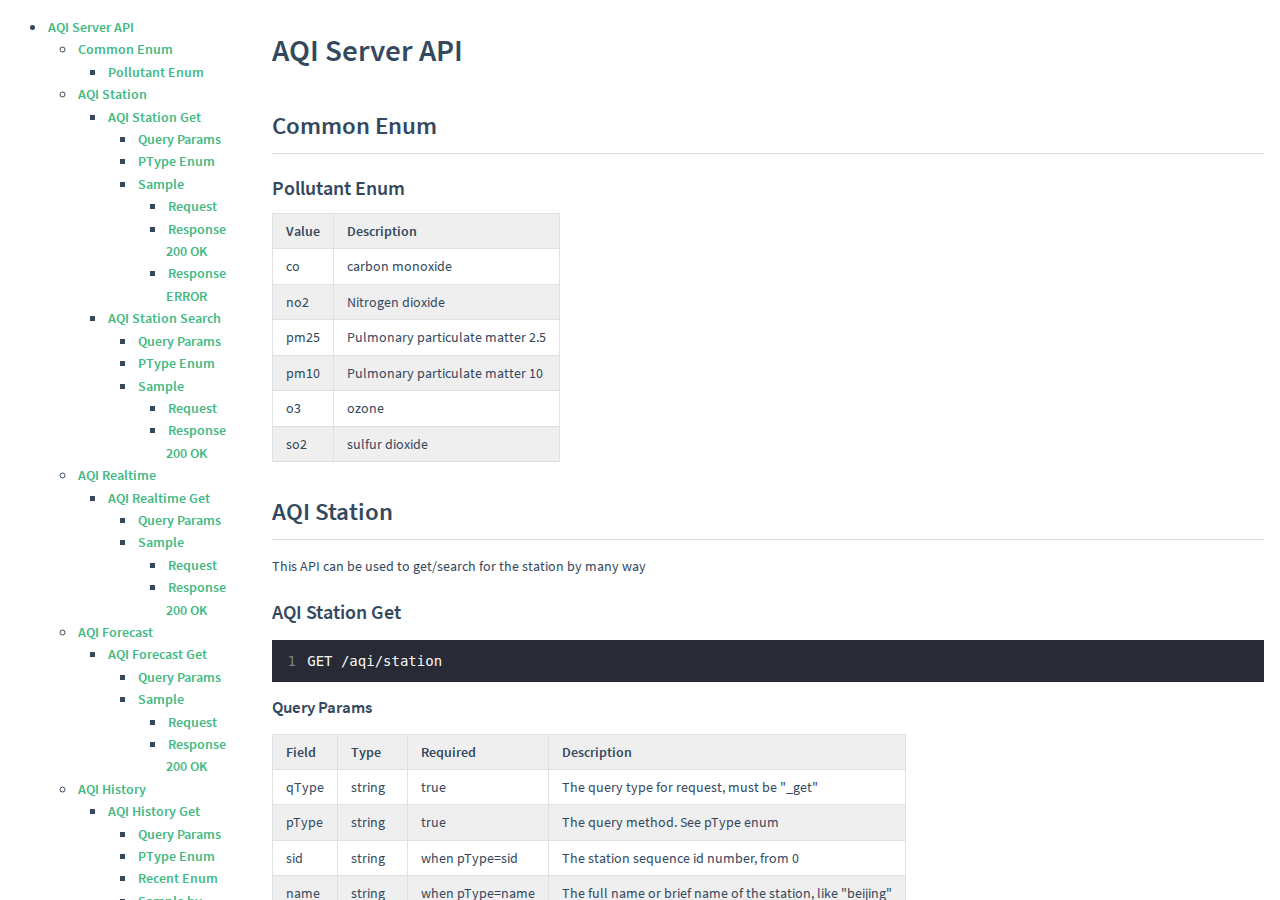
==== commit f4f30655: "fix doc" ====
--- a/assets/index.html
+++ b/assets/index.html
@@ -5,7 +5,7 @@
     <meta name="viewport" content="width=device-width, initial-scale=1.0">
     <meta http-equiv="X-UA-Compatible" content="ie=edge">
     <title>Document</title>
-    <link href="/static/vue.css" rel="stylesheet">
+    <link href="static/vue.css" rel="stylesheet">
 </head>
 <body>
 <div style="float: left;width:20%;height:100vh;box-sizing: border-box;padding: 16px;overflow: scroll">
--- a/assets/static/vue.css
+++ b/assets/static/vue.css
@@ -0,0 +1,351 @@
+@import 'vue/fonts.css';
+
+:root {
+    --side-bar-bg-color: #fff;
+    --control-text-color: #777;
+    --font-sans-serif: 'Ubuntu', 'Source Sans Pro', sans-serif !important;
+    --font-monospace: 'Fira Code', 'Roboto Mono', monospace !important;
+}
+
+html {
+    font-size: 14px;
+}
+
+body {
+    font-family: var(--font-sans-serif);
+    color: #34495e;
+    -webkit-font-smoothing: antialiased;
+    line-height: 1.6rem;
+    letter-spacing: 0;
+    margin: 0;
+    overflow-x: hidden;
+}
+
+#write {
+    max-width: 860px;
+    margin: 0 auto;
+    padding: 20px 30px 100px;
+}
+
+#write p {
+    line-height: 1.6rem;
+    word-spacing: .05rem;
+}
+
+#write ol li {
+    padding-left: 0.5rem;
+}
+
+#write > ul:first-child,
+#write > ol:first-child {
+    margin-top: 30px;
+}
+
+body > *:first-child {
+    margin-top: 0 !important;
+}
+
+body > *:last-child {
+    margin-bottom: 0 !important;
+}
+
+a {
+    color: #42b983;
+    font-weight: 600;
+    padding: 0 2px;
+    text-decoration: none;
+}
+
+h1,
+h2,
+h3,
+h4,
+h5,
+h6 {
+    position: relative;
+    margin-top: 1rem;
+    margin-bottom: 1rem;
+    font-weight: bold;
+    line-height: 1.4;
+    cursor: text;
+}
+
+h1:hover a.anchor,
+h2:hover a.anchor,
+h3:hover a.anchor,
+h4:hover a.anchor,
+h5:hover a.anchor,
+h6:hover a.anchor {
+    text-decoration: none;
+}
+
+h1 tt,
+h1 code {
+    font-size: inherit !important;
+}
+
+h2 tt,
+h2 code {
+    font-size: inherit !important;
+}
+
+h3 tt,
+h3 code {
+    font-size: inherit !important;
+}
+
+h4 tt,
+h4 code {
+    font-size: inherit !important;
+}
+
+h5 tt,
+h5 code {
+    font-size: inherit !important;
+}
+
+h6 tt,
+h6 code {
+    font-size: inherit !important;
+}
+
+h2 a,
+h3 a {
+    color: #34495e;
+}
+
+h1 {
+    padding-bottom: .4rem;
+    font-size: 2.2rem;
+    line-height: 1.3;
+}
+
+h2 {
+    font-size: 1.75rem;
+    line-height: 1.225;
+    margin: 35px 0 15px;
+    padding-bottom: 0.5em;
+    border-bottom: 1px solid #ddd;
+}
+
+h3 {
+    font-size: 1.4rem;
+    line-height: 1.43;
+    margin: 20px 0 7px;
+}
+
+h4 {
+    font-size: 1.2rem;
+}
+
+h5 {
+    font-size: 1rem;
+}
+
+h6 {
+    font-size: 1rem;
+    color: #777;
+}
+
+p,
+blockquote,
+ul,
+ol,
+dl,
+table {
+    margin: 0.8em 0;
+}
+
+li > ol,
+li > ul {
+    margin: 0 0;
+}
+
+hr {
+    height: 2px;
+    padding: 0;
+    margin: 16px 0;
+    background-color: #e7e7e7;
+    border: 0 none;
+    overflow: hidden;
+    box-sizing: content-box;
+}
+
+body > h2:first-child {
+    margin-top: 0;
+    padding-top: 0;
+}
+
+body > h1:first-child {
+    margin-top: 0;
+    padding-top: 0;
+}
+
+body > h1:first-child + h2 {
+    margin-top: 0;
+    padding-top: 0;
+}
+
+body > h3:first-child,
+body > h4:first-child,
+body > h5:first-child,
+body > h6:first-child {
+    margin-top: 0;
+    padding-top: 0;
+}
+
+a:first-child h1,
+a:first-child h2,
+a:first-child h3,
+a:first-child h4,
+a:first-child h5,
+a:first-child h6 {
+    margin-top: 0;
+    padding-top: 0;
+}
+
+h1 p,
+h2 p,
+h3 p,
+h4 p,
+h5 p,
+h6 p {
+    margin-top: 0;
+}
+
+li p.first {
+    display: inline-block;
+}
+
+ul,
+ol {
+    padding-left: 30px;
+}
+
+ul:first-child,
+ol:first-child {
+    margin-top: 0;
+}
+
+ul:last-child,
+ol:last-child {
+    margin-bottom: 0;
+}
+
+blockquote {
+    border-left: 4px solid #42b983;
+    padding: 10px 15px;
+    color: #777;
+    background-color: rgba(66, 185, 131, .1);
+}
+
+table {
+    border-collapse: collapse;
+    padding: 0;
+    word-break: initial;
+}
+
+table tr {
+    border-top: 1px solid #dfe2e5;
+    margin: 0;
+    padding: 0;
+}
+
+table tr:nth-child(2n),
+thead {
+    background-color: #efefef;
+}
+
+table tr th {
+    font-weight: bold;
+    border: 1px solid #dfe2e5;
+    border-bottom: 0;
+    text-align: left;
+    margin: 0;
+    padding: 6px 13px;
+}
+
+table tr td {
+    border: 1px solid #dfe2e5;
+    text-align: left;
+    margin: 0;
+    padding: 6px 13px;
+}
+
+table tr th:first-child,
+table tr td:first-child {
+    margin-top: 0;
+}
+
+table tr th:last-child,
+table tr td:last-child {
+    margin-bottom: 0;
+}
+
+pre {
+    padding: 10px !important;
+}
+
+pre span {
+    word-break: break-word;
+    white-space: normal;
+}
+
+#write strong {
+    padding: 0 1px;
+}
+
+#write em {
+    padding: 0 5px 0 2px;
+}
+
+#write table thead th {
+    background-color: #f2f2f2;
+}
+
+#write code, tt {
+    padding: 2px 4px;
+    border-radius: 2px;
+    font-family: var(--font-monospace);
+    font-size: 0.92rem;
+    color: #e96900;
+    background-color: #f8f8f8;
+}
+
+tt {
+    margin: 0 2px;
+}
+
+#write .md-footnote {
+    background-color: #f8f8f8;
+    color: #e96900;
+}
+
+/* heighlight. */
+#write mark {
+    background-color: #EBFFEB;
+    border-radius: 2px;
+    padding: 2px 4px;
+    margin: 0 2px;
+    color: #222;
+    font-weight: 500;
+}
+
+#write del {
+    padding: 1px 2px;
+}
+
+@media print {
+    html {
+        font-size: 13px;
+    }
+
+    table,
+    pre {
+        page-break-inside: avoid;
+    }
+
+    pre {
+        word-wrap: break-word;
+    }
+}